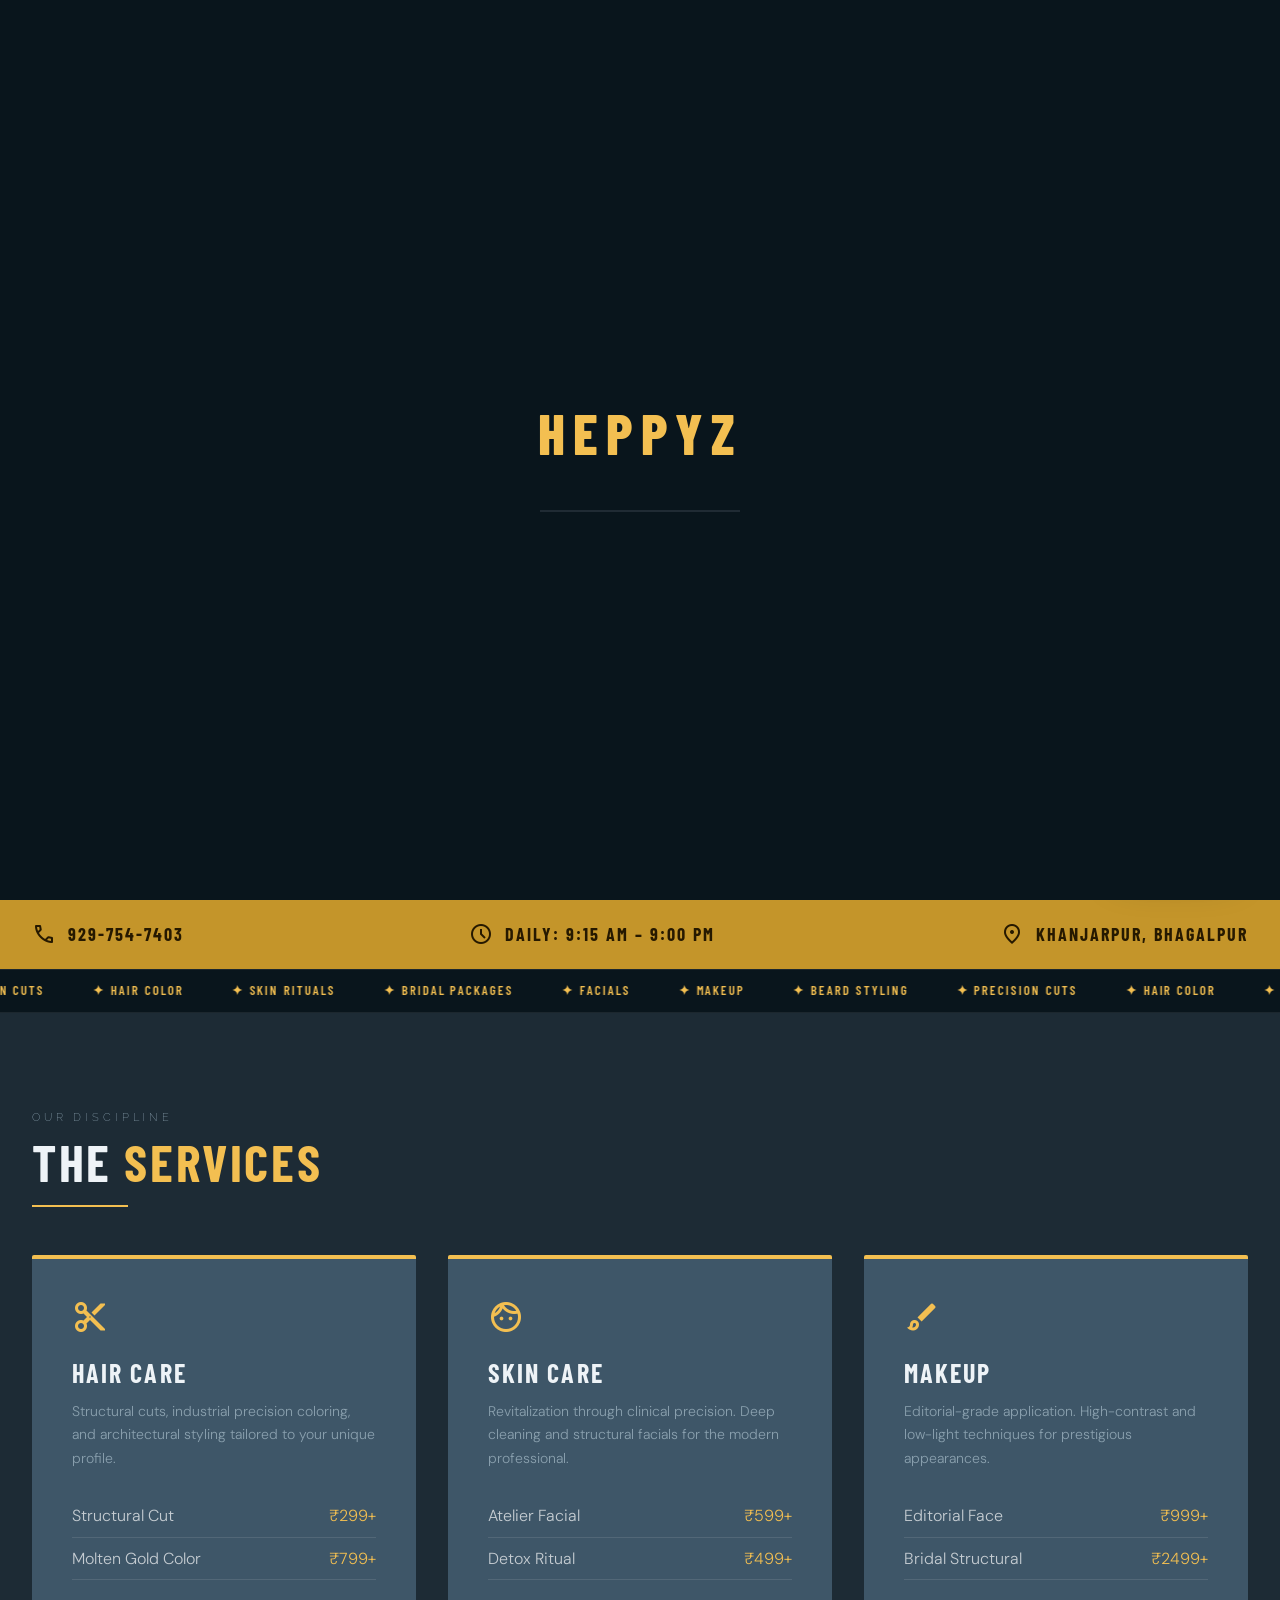
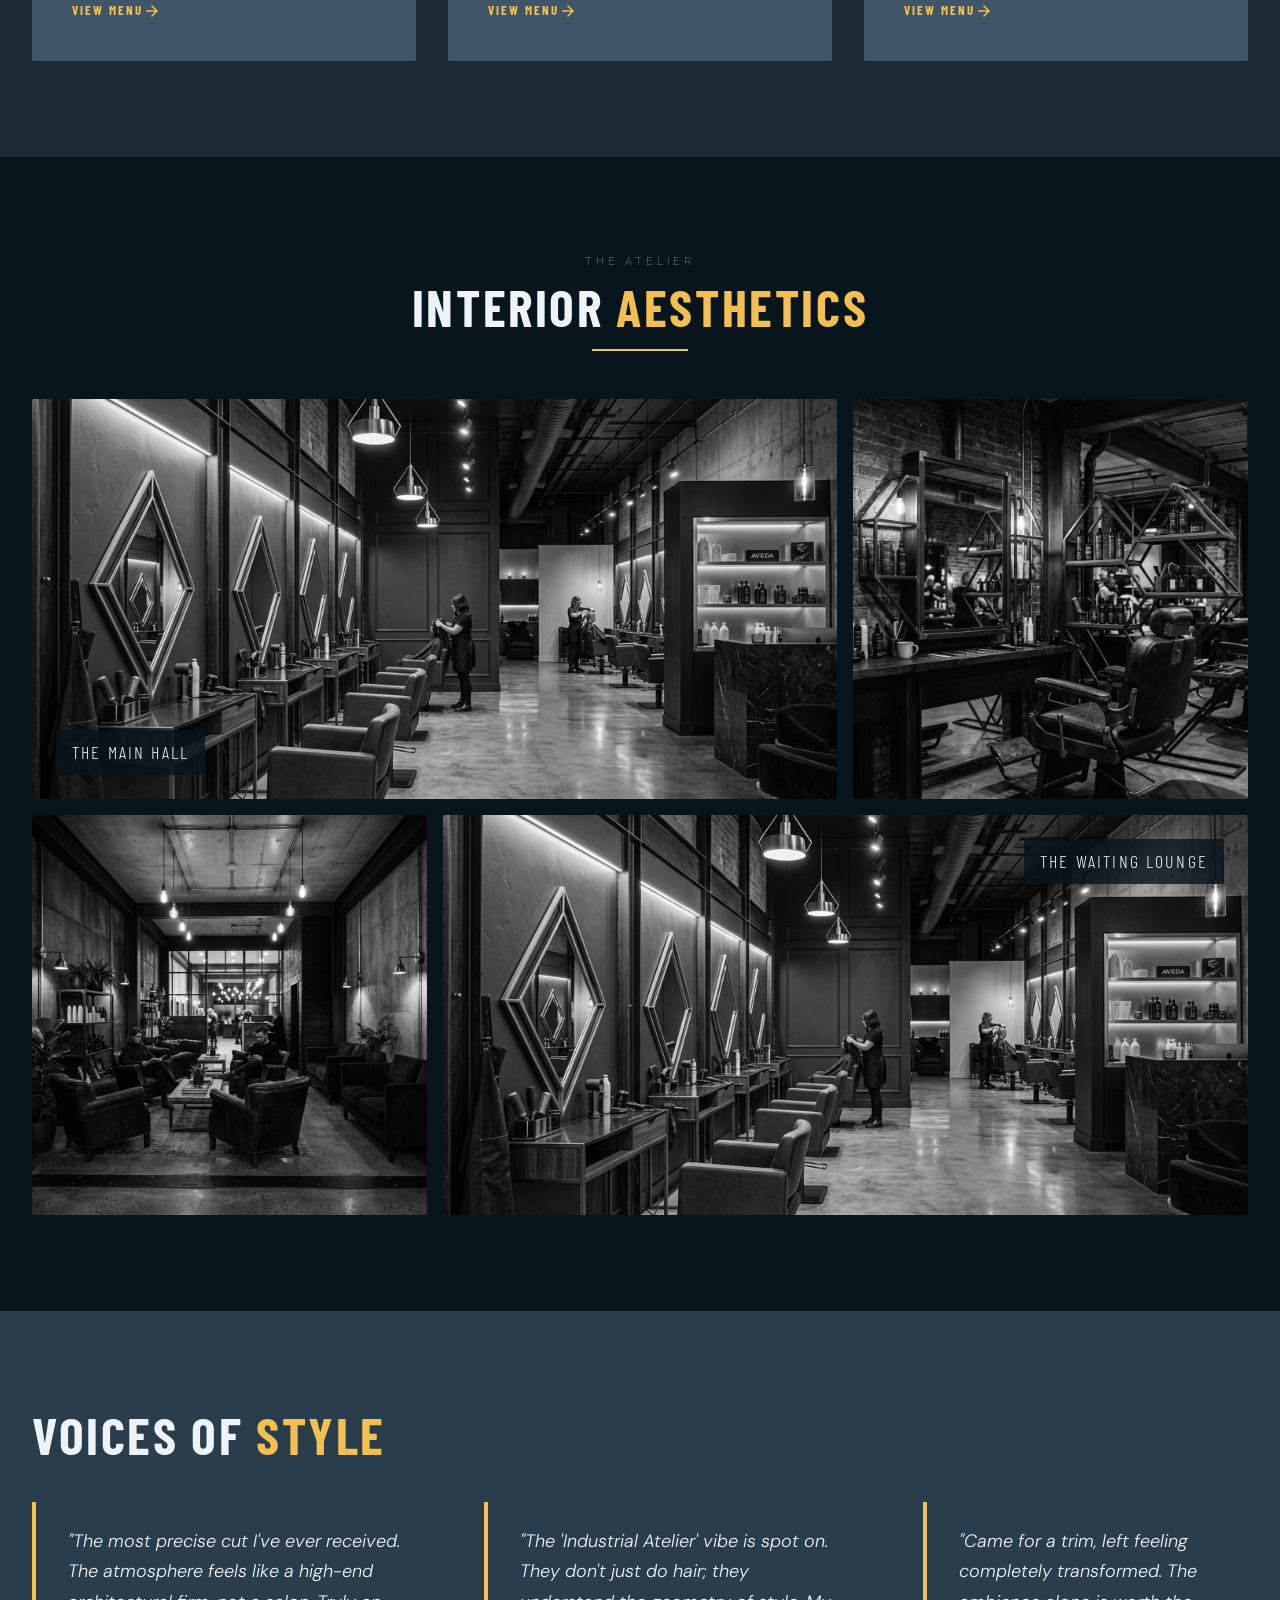
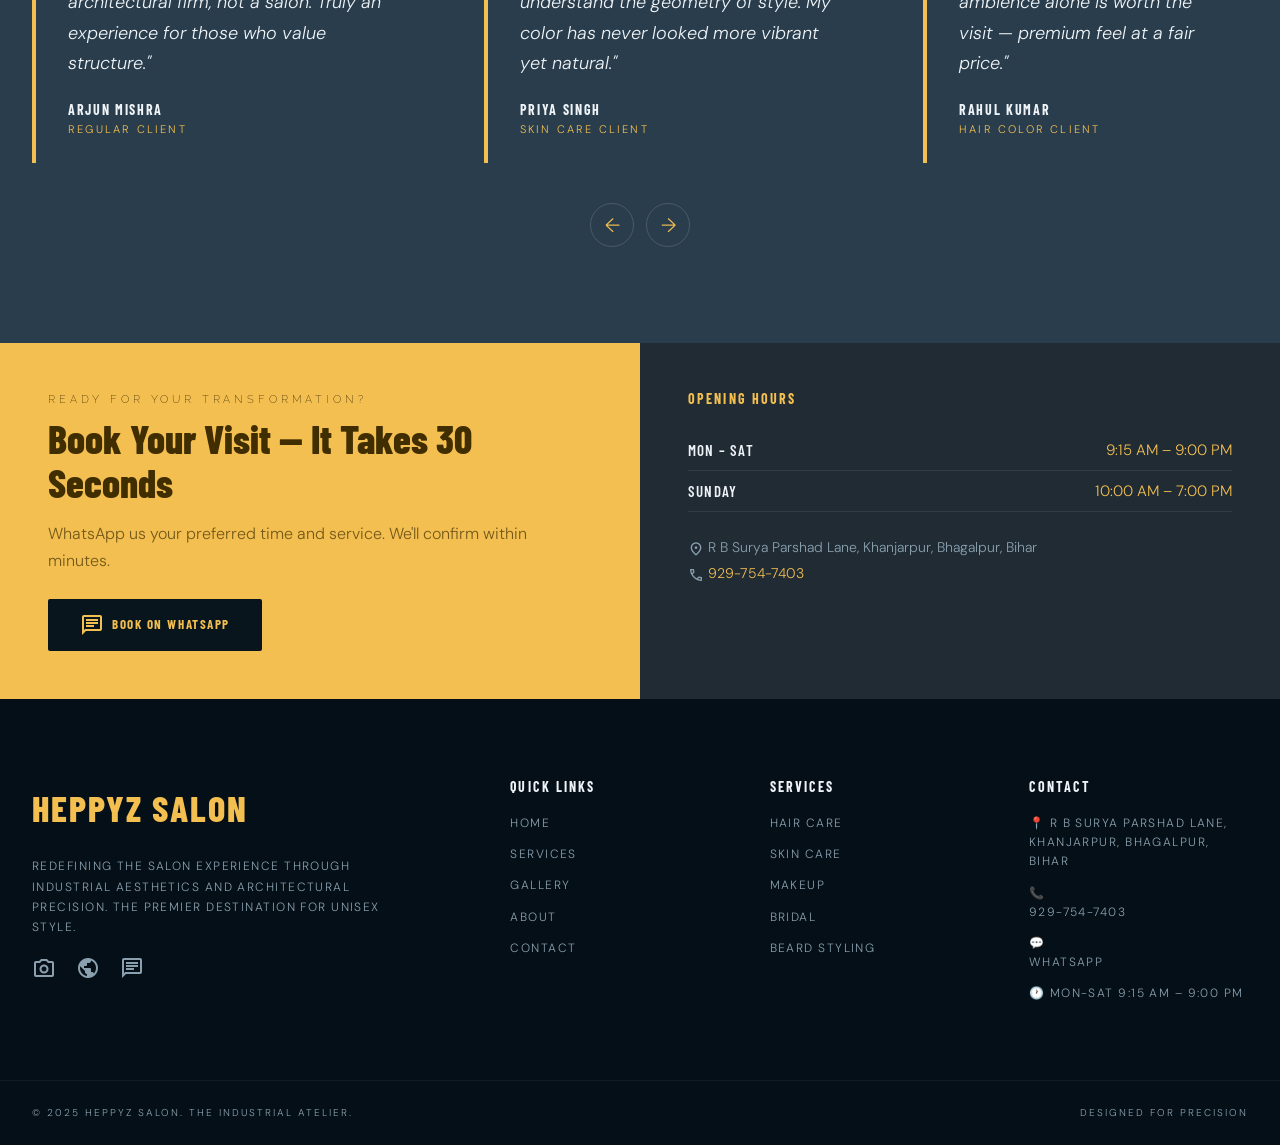
==== index.html @ 87fb462e "feat: Complete redesign with Stitch Industrial Design System - New color palette: #09151c deep dark " ====
<!DOCTYPE html>
<html lang="en">
<head>
  <meta charset="UTF-8">
  <meta name="viewport" content="width=device-width, initial-scale=1.0">
  <title>HEPPYZ SALON | Premium Unisex Salon in Bhagalpur</title>
  <meta name="description" content="Bhagalpur's premier unisex salon. Precision cuts, radiant skin, editorial makeup. Walk-ins welcome. Book on WhatsApp.">
  <link rel="canonical" href="https://heppyzsalon.com/">
  <link rel="icon" type="image/png" href="favicon.png">

  <!-- Open Graph -->
  <meta property="og:type" content="website">
  <meta property="og:site_name" content="Heppyz Salon">
  <meta property="og:title" content="HEPPYZ SALON | Premium Unisex Salon in Bhagalpur">
  <meta property="og:description" content="Bhagalpur's premier unisex salon. Precision cuts, radiant skin, editorial makeup.">
  <meta property="og:url" content="https://heppyzsalon.com/">
  <meta property="og:image" content="https://heppyzsalon.com/images/hero/hero-main.png">
  <meta name="twitter:card" content="summary_large_image">
  <meta name="twitter:title" content="HEPPYZ SALON | Premium Unisex Salon in Bhagalpur">
  <meta name="twitter:description" content="Bhagalpur's premier unisex salon. Precision cuts, radiant skin, editorial makeup.">

  <!-- Fonts -->
  <link rel="preconnect" href="https://fonts.googleapis.com">
  <link rel="preconnect" href="https://fonts.gstatic.com" crossorigin>
  <link href="https://fonts.googleapis.com/css2?family=Barlow+Condensed:wght@400;600;700;800&family=DM+Sans:wght@300;400;500&family=Raleway:wght@200;300&display=swap" rel="stylesheet">
  <link href="https://fonts.googleapis.com/css2?family=Material+Symbols+Outlined:wght,FILL@100..700,0..1&display=swap" rel="stylesheet">

  <!-- CSS -->
  <link rel="stylesheet" href="css/reset.css">
  <link rel="stylesheet" href="css/variables.css">
  <link rel="stylesheet" href="css/global.css">
  <link rel="stylesheet" href="css/components.css">
  <link rel="stylesheet" href="css/pages/home.css">

  <!-- JSON-LD Schema -->
  <script type="application/ld+json">
  {
    "@context": "https://schema.org",
    "@type": "BeautySalon",
    "name": "Heppyz Salon",
    "description": "Bhagalpur's premier unisex salon offering precision cuts, radiant skin treatments, and editorial makeup.",
    "url": "https://heppyzsalon.com",
    "telephone": "+919297547403",
    "address": {
      "@type": "PostalAddress",
      "streetAddress": "R B Surya Parshad Lane, Khanjarpur",
      "addressLocality": "Bhagalpur",
      "addressRegion": "Bihar",
      "addressCountry": "IN"
    },
    "openingHoursSpecification": [
      { "@type": "OpeningHoursSpecification", "dayOfWeek": ["Monday","Tuesday","Wednesday","Thursday","Friday","Saturday"], "opens": "09:15", "closes": "21:00" },
      { "@type": "OpeningHoursSpecification", "dayOfWeek": "Sunday", "opens": "10:00", "closes": "19:00" }
    ],
    "priceRange": "₹149 - ₹2499",
    "image": "https://heppyzsalon.com/images/hero/hero-main.png"
  }
  </script>

  <!-- GSAP & Lenis -->
  <script src="https://cdnjs.cloudflare.com/ajax/libs/gsap/3.12.5/gsap.min.js" defer></script>
  <script src="https://cdnjs.cloudflare.com/ajax/libs/gsap/3.12.5/ScrollTrigger.min.js" defer></script>
  <script src="https://cdn.jsdelivr.net/npm/@studio-freight/lenis@1.0.42/dist/lenis.min.js" defer></script>
</head>
<body>

  <a href="#main-content" class="skip-link">Skip to main content</a>

  <!-- LOADER -->
  <div class="page-loader" id="pageLoader">
    <div class="loader-logo">HEPPYZ</div>
    <div class="loader-bar"><div class="loader-bar__fill"></div></div>
  </div>

  <!-- NAVBAR -->
  <nav class="navbar" id="navbar">
    <a href="index.html" class="nav-logo-wrap">
      <span class="nav-logo">HEPPYZ SALON</span>
      <span class="nav-logo-tagline">A UNISEX SALON</span>
    </a>
    <div class="nav-links">
      <a href="index.html" class="active">Home</a>
      <a href="services.html">Services</a>
      <a href="gallery.html">Gallery</a>
      <a href="about.html">About</a>
      <a href="contact.html">Contact</a>
    </div>
    <a href="https://wa.me/919297547403?text=Hi%20Heppyz%2C%20I%20want%20to%20book%20an%20appointment." class="btn-primary nav-book-btn" target="_blank" rel="noopener noreferrer">BOOK NOW</a>
    <button class="nav-menu-btn" aria-label="Open menu" aria-expanded="false"><span></span><span></span><span></span></button>
  </nav>

  <!-- MOBILE MENU -->
  <div class="mobile-menu" role="dialog" aria-label="Navigation menu">
    <a href="index.html" class="mobile-menu__link">Home</a>
    <a href="services.html" class="mobile-menu__link">Services</a>
    <a href="gallery.html" class="mobile-menu__link">Gallery</a>
    <a href="about.html" class="mobile-menu__link">About</a>
    <a href="contact.html" class="mobile-menu__link">Contact</a>
    <a href="https://wa.me/919297547403?text=Hi%20Heppyz%2C%20I%20want%20to%20book%20an%20appointment." class="mobile-menu__link text-gold" target="_blank" rel="noopener noreferrer">Book Now</a>
  </div>

  <main id="main-content">

  <!-- HERO -->
  <section class="hero hero-mesh noise-overlay">
    <div class="hero__bg-gradient"></div>
    <div class="hero__inner">
      <div class="hero__text">
        <span class="hero__eyebrow">Architectural Precision</span>
        <h1 class="hero__title">
          <span>THE ART OF </span>
          <span class="hero__title-accent">SCULPTURE</span>
        </h1>
        <p class="hero__subtitle">Where industrial structure meets artistic finesse. Experience the atelier of hair, skin, and structural style.</p>
        <div class="hero__cta-row">
          <a href="services.html" class="btn-primary">EXPLORE SERVICES</a>
          <a href="gallery.html" class="btn-ghost">VIEW GALLERY</a>
        </div>
        <div class="hero__trust-bar">
          <span><span class="stars">★★★★★</span> 500+ Happy Clients</span>
          <span>Unisex Salon</span>
          <span>Walk-ins Welcome</span>
        </div>
      </div>
      <div class="hero__image-wrap">
        <div class="hero__image-accent"></div>
        <div class="hero__divider"></div>
        <img src="images/hero/hero-main.png" alt="Professional stylist working with precision at Heppyz Salon" width="800" height="600" loading="eager" fetchpriority="high">
      </div>
    </div>
  </section>

  <!-- INFO BANNER -->
  <section class="info-banner">
    <div class="info-banner__inner">
      <div class="info-banner__item">
        <span class="material-symbols-outlined">call</span>
        <a href="tel:9297547403">929-754-7403</a>
      </div>
      <div class="info-banner__item">
        <span class="material-symbols-outlined">schedule</span>
        <span>DAILY: 9:15 AM – 9:00 PM</span>
      </div>
      <div class="info-banner__item">
        <span class="material-symbols-outlined">location_on</span>
        <span>KHANJARPUR, BHAGALPUR</span>
      </div>
    </div>
  </section>

  <!-- MARQUEE -->
  <div class="marquee" aria-hidden="true">
    <div class="marquee__inner">
      <span class="marquee__item">✦ PRECISION CUTS</span>
      <span class="marquee__item">✦ HAIR COLOR</span>
      <span class="marquee__item">✦ SKIN RITUALS</span>
      <span class="marquee__item">✦ BRIDAL PACKAGES</span>
      <span class="marquee__item">✦ FACIALS</span>
      <span class="marquee__item">✦ MAKEUP</span>
      <span class="marquee__item">✦ BEARD STYLING</span>
      <span class="marquee__item">✦ PRECISION CUTS</span>
      <span class="marquee__item">✦ HAIR COLOR</span>
      <span class="marquee__item">✦ SKIN RITUALS</span>
      <span class="marquee__item">✦ BRIDAL PACKAGES</span>
      <span class="marquee__item">✦ FACIALS</span>
      <span class="marquee__item">✦ MAKEUP</span>
      <span class="marquee__item">✦ BEARD STYLING</span>
    </div>
  </div>

  <!-- SERVICES OVERVIEW -->
  <section class="section" style="background: var(--surface-services);">
    <div class="container">
      <div data-reveal style="margin-bottom: 48px;">
        <span class="eyebrow">Our Discipline</span>
        <h2 class="section-title">THE <em>SERVICES</em></h2>
        <div class="section-divider" style="margin: 16px 0 0;"></div>
      </div>
      <div class="services-grid" data-reveal-stagger>
        <!-- Hair Care -->
        <div class="service-card" data-card>
          <span class="material-symbols-outlined service-card__icon">content_cut</span>
          <h3 class="service-card__name">HAIR CARE</h3>
          <p class="service-card__desc">Structural cuts, industrial precision coloring, and architectural styling tailored to your unique profile.</p>
          <div class="service-card__price-row"><span>Structural Cut</span><span>₹299+</span></div>
          <div class="service-card__price-row"><span>Molten Gold Color</span><span>₹799+</span></div>
          <a href="services.html" class="service-card__link">VIEW MENU <span class="material-symbols-outlined" style="font-size:18px;">arrow_forward</span></a>
        </div>
        <!-- Skin Care -->
        <div class="service-card" data-card>
          <span class="material-symbols-outlined service-card__icon">face</span>
          <h3 class="service-card__name">SKIN CARE</h3>
          <p class="service-card__desc">Revitalization through clinical precision. Deep cleaning and structural facials for the modern professional.</p>
          <div class="service-card__price-row"><span>Atelier Facial</span><span>₹599+</span></div>
          <div class="service-card__price-row"><span>Detox Ritual</span><span>₹499+</span></div>
          <a href="services.html" class="service-card__link">VIEW MENU <span class="material-symbols-outlined" style="font-size:18px;">arrow_forward</span></a>
        </div>
        <!-- Makeup -->
        <div class="service-card" data-card>
          <span class="material-symbols-outlined service-card__icon">brush</span>
          <h3 class="service-card__name">MAKEUP</h3>
          <p class="service-card__desc">Editorial-grade application. High-contrast and low-light techniques for prestigious appearances.</p>
          <div class="service-card__price-row"><span>Editorial Face</span><span>₹999+</span></div>
          <div class="service-card__price-row"><span>Bridal Structural</span><span>₹2499+</span></div>
          <a href="services.html" class="service-card__link">VIEW MENU <span class="material-symbols-outlined" style="font-size:18px;">arrow_forward</span></a>
        </div>
      </div>
    </div>
  </section>

  <!-- INTERIOR BENTO GRID -->
  <section class="section" style="background: var(--bg);">
    <div class="container">
      <div data-reveal style="text-align:center; margin-bottom: 48px;">
        <span class="eyebrow">The Atelier</span>
        <h2 class="section-title">INTERIOR <em>AESTHETICS</em></h2>
        <div class="section-divider" style="margin: 16px auto 0;"></div>
      </div>
      <div class="bento-grid">
        <div class="bento-cell bento-cell--large">
          <img src="images/hero/hero-main.png" alt="Heppyz Salon main hall with modern styling stations" width="800" height="500" loading="lazy">
          <span class="img-label" style="bottom:24px; left:24px;">The Main Hall</span>
        </div>
        <div class="bento-cell bento-cell--small">
          <img src="images/interior/station.png" alt="Barber station at Heppyz Salon" width="400" height="400" loading="lazy">
        </div>
        <div class="bento-cell bento-cell--small">
          <img src="images/interior/lounge.png" alt="Premium salon tools at Heppyz Salon" width="400" height="400" loading="lazy">
        </div>
        <div class="bento-cell bento-cell--stats-card">
          <img src="images/hero/hero-main.png" alt="Luxury waiting lounge at Heppyz Salon" width="800" height="400" loading="lazy">
          <span class="img-label" style="top:24px; right:24px;">The Waiting Lounge</span>
        </div>
      </div>
    </div>
  </section>

  <!-- TESTIMONIALS -->
  <section class="section" style="background: var(--surface-testi);">
    <div class="container">
      <div data-reveal style="margin-bottom: 40px;">
        <h2 class="section-title">VOICES OF <em>STYLE</em></h2>
      </div>
      <div class="testimonial-slider">
        <div class="testimonial-card">
          <p class="testimonial-card__text">"The most precise cut I've ever received. The atmosphere feels like a high-end architectural firm, not a salon. Truly an experience for those who value structure."</p>
          <p class="testimonial-card__name">ARJUN MISHRA</p>
          <p class="testimonial-card__role">Regular Client</p>
        </div>
        <div class="testimonial-card">
          <p class="testimonial-card__text">"The 'Industrial Atelier' vibe is spot on. They don't just do hair; they understand the geometry of style. My color has never looked more vibrant yet natural."</p>
          <p class="testimonial-card__name">PRIYA SINGH</p>
          <p class="testimonial-card__role">Skin Care Client</p>
        </div>
        <div class="testimonial-card">
          <p class="testimonial-card__text">"Came for a trim, left feeling completely transformed. The ambience alone is worth the visit — premium feel at a fair price."</p>
          <p class="testimonial-card__name">RAHUL KUMAR</p>
          <p class="testimonial-card__role">Hair Color Client</p>
        </div>
      </div>
      <div class="slider-controls">
        <button class="slider-prev" aria-label="Previous testimonial">←</button>
        <button class="slider-next" aria-label="Next testimonial">→</button>
      </div>
    </div>
  </section>

  <!-- CTA BANNER -->
  <section>
    <div class="cta-banner" data-reveal>
      <div class="cta-banner__left">
        <span class="eyebrow">READY FOR YOUR TRANSFORMATION?</span>
        <h3>Book Your Visit — It Takes 30 Seconds</h3>
        <p>WhatsApp us your preferred time and service. We'll confirm within minutes.</p>
        <a href="https://wa.me/919297547403?text=Hi%20Heppyz%2C%20I%20want%20to%20book%20an%20appointment." class="btn-dark" target="_blank" rel="noopener noreferrer">
          <span class="material-symbols-outlined">chat</span> BOOK ON WHATSAPP
        </a>
      </div>
      <div class="cta-banner__right">
        <h4 class="cta-hours-title">OPENING HOURS</h4>
        <table class="hours-table">
          <tr><td>Mon – Sat</td><td>9:15 AM – 9:00 PM</td></tr>
          <tr><td>Sunday</td><td>10:00 AM – 7:00 PM</td></tr>
        </table>
        <div class="cta-contact-info">
          <p class="cta-contact-line"><span class="material-symbols-outlined cta-contact-icon">location_on</span> R B Surya Parshad Lane, Khanjarpur, Bhagalpur, Bihar</p>
          <p class="cta-contact-line"><span class="material-symbols-outlined cta-contact-icon">call</span> <a href="tel:9297547403" class="cta-phone-link">929-754-7403</a></p>
        </div>
      </div>
    </div>
  </section>

  </main>

  <!-- FOOTER -->
  <footer class="footer">
    <div class="footer-grid">
      <div class="footer-col">
        <div class="footer-brand-name">HEPPYZ SALON</div>
        <p class="footer-brand-desc">Redefining the salon experience through industrial aesthetics and architectural precision. The premier destination for unisex style.</p>
        <div class="footer-social">
          <a href="#" aria-label="Instagram" rel="noopener noreferrer"><span class="material-symbols-outlined">photo_camera</span></a>
          <a href="#" aria-label="Facebook" rel="noopener noreferrer"><span class="material-symbols-outlined">public</span></a>
          <a href="https://wa.me/919297547403" aria-label="WhatsApp" target="_blank" rel="noopener noreferrer"><span class="material-symbols-outlined">chat</span></a>
        </div>
      </div>
      <div class="footer-col">
        <h4>Quick Links</h4>
        <a href="index.html">Home</a>
        <a href="services.html">Services</a>
        <a href="gallery.html">Gallery</a>
        <a href="about.html">About</a>
        <a href="contact.html">Contact</a>
      </div>
      <div class="footer-col">
        <h4>Services</h4>
        <a href="services.html">Hair Care</a>
        <a href="services.html">Skin Care</a>
        <a href="services.html">Makeup</a>
        <a href="services.html">Bridal</a>
        <a href="services.html">Beard Styling</a>
      </div>
      <div class="footer-col">
        <h4>Contact</h4>
        <p>📍 R B Surya Parshad Lane, Khanjarpur, Bhagalpur, Bihar</p>
        <p>📞 <a href="tel:9297547403">929-754-7403</a></p>
        <p>💬 <a href="https://wa.me/919297547403" target="_blank" rel="noopener noreferrer">WhatsApp</a></p>
        <p>🕐 Mon-Sat 9:15 AM – 9:00 PM</p>
      </div>
    </div>
    <div class="footer-bottom">
      <p>© 2025 HEPPYZ SALON. THE INDUSTRIAL ATELIER.</p>
      <p>DESIGNED FOR PRECISION</p>
    </div>
  </footer>

  <!-- WHATSAPP FLOAT -->
  <a href="https://wa.me/919297547403?text=Hi%20Heppyz!%20I%20want%20to%20book%20an%20appointment." class="whatsapp-float" target="_blank" aria-label="Chat on WhatsApp" rel="noopener noreferrer">
    <span class="material-symbols-outlined">chat</span>
    <span>Message Us</span>
  </a>

  <!-- LIGHTBOX -->
  <div class="lightbox" id="lightbox">
    <button class="lightbox__close" aria-label="Close">✕</button>
    <button class="lightbox__prev" aria-label="Previous">←</button>
    <img class="lightbox__img" src="" alt="Gallery preview">
    <button class="lightbox__next" aria-label="Next">→</button>
  </div>

  <script src="js/main.js" defer></script>
  <script src="js/animations.js" defer></script>
  <script src="js/whatsapp.js" defer></script>
</body>
</html>
---- css/variables.css ----
/* ═══════════════════════════════════════════════════════
   HEPPYZ SALON — Design Tokens (Stitch Design System)
   Deep Industrial Dark · Gold Accent · Architectural
   ═══════════════════════════════════════════════════════ */

:root {
  /* ── Background Scale ── */
  --bg:              #09151c;
  --bg-rgb:          9, 21, 28;
  --surface-lowest:  #050F17;
  --surface-low:     #121D25;
  --surface:         #162129;
  --surface-high:    #202b34;
  --surface-highest: #2b363f;
  --surface-card:    #3E5668;
  --surface-testi:   #2A3D4C;
  --surface-services:#1D2B35;

  /* ── Accent / Primary ── */
  --gold:            #f3bf51;
  --gold-hot:        #ffdea3;
  --gold-dim:        #c4952a;
  --gold-container:  #c4952a;
  --gold-dark:       #402d00;
  --gold-on:         #261900;
  --gold-rgb:        243, 191, 81;

  /* ── Text ── */
  --text-bright:     #EEF3F7;
  --text-primary:    #d8e4ef;
  --text-secondary:  #8AA0AE;
  --text-muted:      #5e6d78;

  /* ── Borders ── */
  --border:          rgba(255, 255, 255, 0.08);
  --border-strong:   rgba(255, 255, 255, 0.15);
  --border-gold:     rgba(243, 191, 81, 0.3);

  /* ── Semantic ── */
  --error:           #ffb4ab;
  --whatsapp:        #25D366;
  --footer-bg:       #050F17;

  /* ── Typography ── */
  --font-headline:   'Barlow Condensed', sans-serif;
  --font-body:       'DM Sans', sans-serif;
  --font-label:      'Raleway', sans-serif;

  /* ── Motion ── */
  --ease-smooth:     cubic-bezier(0.16, 1, 0.3, 1);
  --ease-snap:       cubic-bezier(0.68, -0.55, 0.27, 1.55);
  --dur-fast:        0.2s;
  --dur-mid:         0.3s;
  --dur-slow:        0.7s;

  /* ── Layout ── */
  --section-pad-y:   clamp(64px, 10vw, 96px);
  --section-pad-x:   clamp(20px, 5vw, 32px);
  --container-max:   1280px;
  --radius-sm:       2px;
  --radius-md:       4px;
  --radius-lg:       8px;

  /* ── Z-index ── */
  --z-loader:        9999;
  --z-mobile-menu:   1000;
  --z-navbar:        900;
  --z-whatsapp:      800;
  --z-lightbox:      2000;
}
---- css/global.css ----
/* ═══════════════════════════════════════════════════════
   HEPPYZ SALON — Global Styles (Stitch System)
   ═══════════════════════════════════════════════════════ */

body {
  font-family: var(--font-body);
  font-weight: 300;
  background: var(--bg);
  color: var(--text-primary);
  overflow-x: hidden;
}

/* ── Selection ── */
::selection {
  background: var(--gold);
  color: var(--gold-on);
}

/* ── Container ── */
.container {
  width: 100%;
  max-width: var(--container-max);
  margin: 0 auto;
  padding: 0 var(--section-pad-x);
}

/* ── Section ── */
.section {
  padding: var(--section-pad-y) 0;
}

/* ── Section Titles ── */
.eyebrow {
  font-family: var(--font-label);
  font-weight: 200;
  font-size: 11px;
  letter-spacing: 0.35em;
  text-transform: uppercase;
  color: var(--text-secondary);
  display: block;
  margin-bottom: 8px;
}
.section-title {
  font-family: var(--font-headline);
  font-weight: 700;
  font-size: clamp(32px, 5vw, 52px);
  color: var(--text-bright);
  text-transform: uppercase;
  letter-spacing: 0.05em;
  line-height: 1.05;
}
.section-title em {
  font-family: var(--font-headline);
  font-style: normal;
  color: var(--gold);
}
.section-subtitle {
  font-family: var(--font-body);
  font-weight: 300;
  font-size: 16px;
  color: var(--text-secondary);
  max-width: 480px;
  line-height: 1.7;
}
.section-divider {
  width: 96px;
  height: 2px;
  background: var(--gold);
  margin: 0 auto;
}

/* ── Utility ── */
.text-gold    { color: var(--gold) !important; }
.text-center  { text-align: center; }
.mx-auto      { margin-left: auto; margin-right: auto; }
.noise-overlay { position: relative; }

@media (max-width: 767px)  { .hide-mobile  { display: none; } }
@media (min-width: 768px)  { .hide-desktop { display: none; } }

/* ── Material Symbols ── */
.material-symbols-outlined {
  font-variation-settings: 'FILL' 0, 'wght' 400, 'GRAD' 0, 'opsz' 24;
  font-size: 24px;
  vertical-align: middle;
}

/* ── Skip Link ── */
.skip-link {
  position: absolute;
  top: -100%;
  left: 16px;
  z-index: 10000;
  padding: 12px 24px;
  background: var(--gold);
  color: var(--gold-dark);
  font-family: var(--font-headline);
  font-weight: 700;
  font-size: 14px;
  letter-spacing: 0.1em;
  text-transform: uppercase;
  text-decoration: none;
  transition: top 0.2s;
  border-radius: var(--radius-sm);
}
.skip-link:focus { top: 8px; }

/* ── Grayscale Hover (Stitch pattern) ── */
.img-grayscale {
  filter: grayscale(100%);
  transition: filter 0.7s ease, transform 0.7s ease;
}
.img-grayscale:hover {
  filter: grayscale(0%);
}

/* ── Image Label Overlay ── */
.img-label {
  position: absolute;
  font-family: var(--font-headline);
  color: var(--text-bright);
  font-size: 18px;
  text-transform: uppercase;
  letter-spacing: 0.12em;
  background: rgba(var(--bg-rgb), 0.8);
  padding: 8px 16px;
}

/* ── Reduced Motion ── */
@media (prefers-reduced-motion: reduce) {
  *, *::before, *::after {
    animation-duration: 0.01ms !important;
    animation-iteration-count: 1 !important;
    transition-duration: 0.01ms !important;
    scroll-behavior: auto !important;
  }
}
---- css/components.css ----
/* ═══════════════════════════════════════════════════════
   HEPPYZ SALON — Components (Stitch Design System)
   ═══════════════════════════════════════════════════════ */

/* ══════════════════════════════════════════════
   BUTTONS
   ══════════════════════════════════════════════ */
.btn-primary {
  display: inline-flex; align-items: center; gap: 8px;
  padding: 14px 40px;
  background: var(--gold); color: var(--gold-dark);
  font-family: var(--font-headline); font-weight: 700;
  font-size: 14px; letter-spacing: 0.15em; text-transform: uppercase;
  border: none; border-radius: var(--radius-sm); cursor: pointer;
  transition: all var(--dur-mid);
}
.btn-primary:hover {
  box-shadow: 0 0 20px rgba(var(--gold-rgb), 0.3);
  transform: translateY(-1px);
}
.btn-primary:active { transform: scale(0.97); }

.btn-ghost {
  display: inline-flex; align-items: center; gap: 8px;
  padding: 14px 40px;
  background: transparent; color: var(--text-bright);
  font-family: var(--font-headline); font-weight: 700;
  font-size: 14px; letter-spacing: 0.15em; text-transform: uppercase;
  border: 1px solid var(--border-strong); border-radius: var(--radius-sm);
  cursor: pointer; transition: all var(--dur-mid);
}
.btn-ghost:hover { background: rgba(255,255,255,0.05); }

.btn-dark {
  display: inline-flex; align-items: center; gap: 8px;
  padding: 14px 32px;
  background: var(--bg); color: var(--gold);
  font-family: var(--font-headline); font-weight: 700;
  font-size: 13px; letter-spacing: 0.12em; text-transform: uppercase;
  border: none; border-radius: var(--radius-sm); cursor: pointer;
  transition: all var(--dur-mid);
}
.btn-dark:hover { transform: translateY(-2px); }

/* ══════════════════════════════════════════════
   NAVBAR — Glass Industrial
   ══════════════════════════════════════════════ */
.navbar {
  position: fixed; top: 0; left: 0; right: 0;
  z-index: var(--z-navbar);
  display: flex; align-items: center; justify-content: space-between;
  padding: 24px 32px;
  background: rgba(var(--bg-rgb), 0.6);
  backdrop-filter: blur(20px);
  -webkit-backdrop-filter: blur(20px);
  transition: background var(--dur-mid), padding var(--dur-mid);
}
.navbar--scrolled {
  background: rgba(var(--bg-rgb), 0.92);
  padding: 16px 32px;
  border-bottom: 1px solid var(--border);
}
.nav-logo-wrap { display: flex; flex-direction: column; line-height: 1; }
.nav-logo {
  font-family: var(--font-headline); font-weight: 800;
  font-size: 24px; color: var(--text-bright);
  letter-spacing: 2px;
}
.nav-logo-tagline {
  font-family: var(--font-label); font-weight: 200;
  font-size: 10px; letter-spacing: 4px;
  color: var(--text-secondary);
  text-transform: uppercase;
}
.nav-links {
  display: none; align-items: center; gap: 40px;
}
@media (min-width: 768px) { .nav-links { display: flex; } }
.nav-links a {
  font-family: var(--font-headline); font-weight: 400;
  font-size: 14px; letter-spacing: 0.12em; text-transform: uppercase;
  color: var(--text-bright); transition: color var(--dur-mid);
}
.nav-links a:hover,
.nav-links a.active {
  color: var(--gold);
}
.nav-links a.active {
  font-weight: 700;
  border-bottom: 2px solid var(--gold);
  padding-bottom: 4px;
}
.nav-book-btn {
  display: none; padding: 8px 24px;
  font-size: 12px;
}
@media (min-width: 768px) { .nav-book-btn { display: inline-flex; } }

/* Hamburger */
.nav-menu-btn {
  display: flex; flex-direction: column; gap: 5px;
  width: 28px; padding: 4px 0; cursor: pointer;
}
@media (min-width: 768px) { .nav-menu-btn { display: none; } }
.nav-menu-btn span {
  display: block; height: 2px; width: 100%;
  background: var(--text-bright); transition: all var(--dur-mid);
}
.nav-menu-btn.is-active span:nth-child(1) { transform: rotate(45deg) translate(5px, 5px); }
.nav-menu-btn.is-active span:nth-child(2) { opacity: 0; }
.nav-menu-btn.is-active span:nth-child(3) { transform: rotate(-45deg) translate(5px, -5px); }

/* ══════════════════════════════════════════════
   MOBILE MENU
   ══════════════════════════════════════════════ */
.mobile-menu {
  position: fixed; inset: 0;
  background: rgba(var(--bg-rgb), 0.97);
  backdrop-filter: blur(30px);
  z-index: var(--z-mobile-menu);
  display: flex; flex-direction: column;
  align-items: center; justify-content: center; gap: 24px;
  opacity: 0; pointer-events: none;
  transition: opacity var(--dur-slow) var(--ease-smooth);
}
.mobile-menu.is-open { opacity: 1; pointer-events: all; }
.mobile-menu__link {
  font-family: var(--font-headline); font-weight: 700;
  font-size: clamp(28px, 5vw, 40px);
  text-transform: uppercase; letter-spacing: 0.1em;
  color: var(--text-bright); transition: color var(--dur-mid);
}
.mobile-menu__link:hover { color: var(--gold); }

/* ══════════════════════════════════════════════
   SERVICE CARD (Homepage cards)
   ══════════════════════════════════════════════ */
.service-card {
  background: var(--surface-card);
  padding: 40px;
  border-top: 4px solid var(--gold);
  border-radius: var(--radius-sm);
  transition: transform var(--dur-mid);
}
.service-card:hover { transform: translateY(-8px); }
.service-card__icon {
  font-size: 36px; color: var(--gold); margin-bottom: 24px; display: block;
}
.service-card__image-wrap {
  overflow: hidden; margin-bottom: 20px; border-radius: var(--radius-sm);
}
.service-card__image {
  width: 100%; height: 200px; object-fit: cover;
  filter: grayscale(100%);
  transition: filter 0.7s, transform 0.5s;
}
.service-card:hover .service-card__image {
  filter: grayscale(0%);
  transform: scale(1.05);
}
.service-card__name {
  font-family: var(--font-headline); font-weight: 700;
  font-size: 26px; color: var(--text-bright);
  text-transform: uppercase; letter-spacing: 0.08em;
  margin-bottom: 12px;
}
.service-card__desc {
  color: var(--text-secondary); font-weight: 300;
  line-height: 1.7; margin-bottom: 24px; font-size: 14px;
}
.service-card__price-row {
  display: flex; justify-content: space-between;
  border-bottom: 1px solid rgba(255,255,255,0.1);
  padding: 8px 0;
}
.service-card__price-row span:first-child { color: rgba(255,255,255,0.7); }
.service-card__price-row span:last-child { color: var(--gold); }
.service-card__price {
  font-family: var(--font-headline); font-weight: 600;
  font-size: 15px; color: var(--gold); margin-bottom: 8px;
}
.service-card__link {
  font-family: var(--font-headline); font-weight: 700;
  font-size: 13px; letter-spacing: 0.15em; text-transform: uppercase;
  color: var(--gold); display: flex; align-items: center;
  margin-top: 20px; transition: gap var(--dur-mid);
}
.service-card:hover .service-card__link { gap: 16px; }

/* ══════════════════════════════════════════════
   FEATURE CARDS (Why Choose Us)
   ══════════════════════════════════════════════ */
.feature-card {
  background: var(--surface-high);
  border: 1px solid var(--border);
  padding: 32px 24px; text-align: center;
  border-radius: var(--radius-sm);
  transition: transform var(--dur-mid), border-color var(--dur-mid);
}
.feature-card:hover {
  transform: translateY(-4px);
  border-color: var(--border-gold);
}
.feature-card__icon { font-size: 32px; color: var(--gold); margin-bottom: 16px; display: block; }
.feature-card__title {
  font-family: var(--font-headline); font-weight: 700; font-size: 18px;
  color: var(--text-bright); margin-bottom: 12px; text-transform: uppercase;
  letter-spacing: 0.08em;
}
.feature-card__desc {
  font-size: 14px; color: var(--text-secondary); font-weight: 300; line-height: 1.7;
}

/* ══════════════════════════════════════════════
   TESTIMONIAL CARDS
   ══════════════════════════════════════════════ */
.testimonial-card {
  min-width: 320px; max-width: 560px;
  border-left: 4px solid var(--gold);
  padding: 24px 32px; scroll-snap-align: start;
}
.testimonial-card__quote-mark {
  font-family: var(--font-headline); font-size: 48px;
  color: var(--gold); line-height: 1; margin-bottom: 8px;
}
.testimonial-card__stars {
  color: var(--gold); font-size: 16px; margin-bottom: 12px;
  letter-spacing: 4px;
}
.testimonial-card__text {
  font-size: 18px; color: var(--text-bright); font-weight: 300;
  font-style: italic; line-height: 1.7; margin-bottom: 20px;
}
.testimonial-card__name {
  font-family: var(--font-headline); font-weight: 700;
  font-size: 14px; color: var(--text-bright);
  text-transform: uppercase; letter-spacing: 0.12em;
}
.testimonial-card__role {
  font-size: 11px; color: var(--gold);
  text-transform: uppercase; letter-spacing: 0.2em;
}
.testimonial-card__avatar {
  width: 48px; height: 48px; border-radius: 50%;
  object-fit: cover; filter: grayscale(100%);
  overflow: hidden; background: var(--surface-highest);
}

/* ══════════════════════════════════════════════
   PAGE LOADER
   ══════════════════════════════════════════════ */
.page-loader {
  position: fixed; inset: 0;
  background: var(--bg);
  z-index: var(--z-loader);
  display: flex; flex-direction: column;
  align-items: center; justify-content: center; gap: 32px;
}
.loader-logo {
  font-family: var(--font-headline); font-weight: 800;
  font-size: clamp(32px, 6vw, 56px);
  color: var(--gold); letter-spacing: 8px;
}
.loader-bar {
  width: 200px; height: 2px;
  background: var(--surface-high);
}
.loader-bar__fill {
  height: 100%; width: 0;
  background: var(--gold);
}

/* ══════════════════════════════════════════════
   WHATSAPP FLOAT
   ══════════════════════════════════════════════ */
.whatsapp-float {
  position: fixed; bottom: 32px; right: 32px;
  z-index: var(--z-whatsapp);
  display: flex; align-items: center; gap: 12px;
  background: var(--gold); color: var(--gold-dark);
  padding: 16px;
  border-radius: 50px;
  font-family: var(--font-headline); font-weight: 700;
  font-size: 13px; text-transform: uppercase; letter-spacing: 0.15em;
  box-shadow: 0 20px 40px -15px rgba(var(--bg-rgb), 0.4);
  transition: all var(--dur-mid);
}
.whatsapp-float:hover {
  box-shadow: 0 0 15px rgba(var(--gold-rgb), 0.4);
  transform: scale(1.05);
}
.whatsapp-float svg { width: 24px; height: 24px; fill: currentColor; }
.whatsapp-float span { display: none; }
@media (min-width: 768px) { .whatsapp-float span { display: inline; } }

/* ══════════════════════════════════════════════
   LIGHTBOX
   ══════════════════════════════════════════════ */
.lightbox {
  position: fixed; inset: 0;
  background: rgba(var(--bg-rgb), 0.95);
  z-index: var(--z-lightbox);
  display: flex; align-items: center; justify-content: center;
  opacity: 0; pointer-events: none;
  transition: opacity var(--dur-mid);
}
.lightbox.is-open { opacity: 1; pointer-events: all; }
.lightbox__img {
  max-width: 90vw; max-height: 85vh; object-fit: contain;
  border-radius: var(--radius-sm);
}
.lightbox__close, .lightbox__prev, .lightbox__next {
  position: absolute; background: none; border: none;
  color: var(--text-bright); font-size: 28px; cursor: pointer;
  padding: 12px; transition: color var(--dur-mid);
}
.lightbox__close:hover, .lightbox__prev:hover, .lightbox__next:hover { color: var(--gold); }
.lightbox__close { top: 24px; right: 24px; }
.lightbox__prev  { left: 24px; top: 50%; transform: translateY(-50%); }
.lightbox__next  { right: 24px; top: 50%; transform: translateY(-50%); }

/* ══════════════════════════════════════════════
   FOOTER — Deep Industrial
   ══════════════════════════════════════════════ */
.footer {
  background: var(--footer-bg);
  padding: 80px 0 0;
}
.footer-grid {
  max-width: var(--container-max);
  margin: 0 auto; padding: 0 var(--section-pad-x);
  display: grid; grid-template-columns: 1fr 1fr;
  gap: 40px; margin-bottom: 64px;
}
@media (min-width: 768px) {
  .footer-grid { grid-template-columns: 2fr 1fr 1fr 1fr; }
}
.footer-brand-name {
  font-family: var(--font-headline); font-weight: 800;
  font-size: 36px; color: var(--gold);
  letter-spacing: 2px; margin-bottom: 20px;
}
.footer-brand-desc {
  color: var(--text-secondary); font-size: 14px;
  line-height: 1.7; max-width: 360px; margin-bottom: 24px;
}
.footer-col h4 {
  font-family: var(--font-headline); font-weight: 700;
  font-size: 14px; color: var(--text-bright);
  text-transform: uppercase; letter-spacing: 0.15em;
  margin-bottom: 20px;
}
.footer-col a, .footer-col p {
  display: block; font-size: 12px;
  letter-spacing: 0.12em; text-transform: uppercase;
  color: var(--text-secondary);
  margin-bottom: 12px; transition: color var(--dur-mid);
}
.footer-col a:hover { color: var(--text-bright); }
.footer-social {
  display: flex; gap: 20px;
}
.footer-social a {
  color: var(--text-secondary); font-size: 20px;
  transition: color var(--dur-mid);
}
.footer-social a:hover { color: var(--text-bright); }
.footer-bottom {
  max-width: var(--container-max); margin: 0 auto;
  padding: 24px var(--section-pad-x);
  border-top: 1px solid rgba(255,255,255,0.05);
  display: flex; justify-content: space-between; align-items: center;
  flex-wrap: wrap; gap: 8px;
}
.footer-bottom p {
  font-family: var(--font-body); font-size: 10px;
  letter-spacing: 0.2em; text-transform: uppercase;
  color: var(--text-secondary);
}
---- css/pages/home.css ----
/* ═══ HOME PAGE — Stitch Design System ═══ */

/* ── Hero ── */
.hero {
  position: relative; min-height: 100vh;
  display: flex; align-items: center;
  overflow: hidden; background: var(--bg);
}
.hero-mesh {
  background-image:
    radial-gradient(at 0% 0%, rgba(var(--gold-rgb), 0.15) 0, transparent 50%),
    radial-gradient(at 100% 100%, rgba(138, 160, 174, 0.1) 0, transparent 50%);
}
.hero__bg-gradient {
  position: absolute; inset: 0; z-index: 1;
  background: linear-gradient(135deg, var(--bg) 40%, transparent 100%);
}
.hero__inner {
  display: flex; flex-direction: column;
  width: 100%; max-width: var(--container-max);
  margin: 0 auto; padding: 100px var(--section-pad-x) 60px;
  position: relative; z-index: 2;
}
.hero__text { flex: 1; }
.hero__eyebrow {
  font-family: var(--font-label); font-weight: 200;
  font-size: 12px; letter-spacing: 0.4em; text-transform: uppercase;
  color: var(--text-secondary); margin-bottom: 20px;
}
.hero__title {
  font-family: var(--font-headline); font-weight: 800;
  font-size: clamp(48px, 8vw, 96px);
  line-height: 0.95; color: var(--text-bright);
  text-transform: uppercase; letter-spacing: -0.02em;
  margin-bottom: 24px;
}
.hero__title-accent { color: var(--gold); }
.hero__subtitle {
  font-family: var(--font-body); font-weight: 300;
  font-size: 17px; color: var(--text-secondary);
  max-width: 440px; line-height: 1.7; margin-bottom: 32px;
}
.hero__cta-row {
  display: flex; gap: 16px; flex-wrap: wrap; margin-bottom: 32px;
}
.hero__trust-bar {
  display: flex; gap: 24px; flex-wrap: wrap;
  font-family: var(--font-body); font-size: 13px;
  color: var(--text-secondary);
}
.hero__trust-bar span { display: flex; align-items: center; gap: 6px; }
.hero__trust-bar .stars { color: var(--gold); }

.hero__image-wrap {
  position: relative; flex: 1; min-height: 300px;
  margin-top: 32px; overflow: hidden;
}
.hero__image-wrap img {
  width: 100%; height: 100%; object-fit: cover;
  min-height: 300px;
  filter: grayscale(100%);
  transition: filter 0.7s ease;
}
.hero__image-wrap:hover img { filter: grayscale(0%); }
.hero__image-accent {
  position: absolute; top: -16px; left: -16px;
  width: 128px; height: 128px;
  border-left: 2px solid var(--gold);
  border-top: 2px solid var(--gold);
  z-index: 5; pointer-events: none;
}
.hero__divider {
  display: none; position: absolute; left: 0; top: 0;
  width: 1px; height: 100%;
  background: var(--gold); opacity: 0.4;
}

@media (min-width: 768px) {
  .hero__inner {
    flex-direction: row; align-items: center; gap: 48px;
    padding-top: 72px; padding-bottom: 0;
  }
  .hero__text { flex: 0 0 45%; }
  .hero__image-wrap {
    flex: 0 0 55%; min-height: 100vh; margin-top: 0;
    position: absolute; right: 0; top: 0; bottom: 0;
  }
  .hero__divider { display: block; }
  .hero__bg-gradient {
    background: linear-gradient(90deg, var(--bg) 38%, rgba(var(--bg-rgb),0.6) 55%, transparent 75%);
  }
}

/* ── Info Banner ── */
.info-banner {
  background: var(--gold-container);
  padding: 20px 0;
}
.info-banner__inner {
  max-width: var(--container-max); margin: 0 auto;
  padding: 0 var(--section-pad-x);
  display: flex; flex-direction: column; gap: 16px;
  align-items: center; justify-content: space-between;
}
@media (min-width: 768px) {
  .info-banner__inner { flex-direction: row; gap: 32px; }
}
.info-banner__item {
  display: flex; align-items: center; gap: 12px;
  font-family: var(--font-headline); font-weight: 700;
  font-size: 18px; letter-spacing: 2px;
  color: var(--gold-on); text-transform: uppercase;
}

/* ── Marquee ── */
.marquee {
  background: var(--bg);
  border-top: 1px solid var(--border);
  border-bottom: 1px solid var(--border);
  height: 44px; overflow: hidden;
  display: flex; align-items: center;
}
.marquee__inner {
  display: flex; white-space: nowrap; gap: 0; will-change: transform;
}
.marquee__item {
  font-family: var(--font-headline); font-weight: 600; font-size: 13px;
  letter-spacing: 0.15em; text-transform: uppercase;
  color: var(--gold); padding: 0 24px; flex-shrink: 0;
}

/* ── Services Grid ── */
.services-grid { display: grid; grid-template-columns: 1fr; gap: 32px; }
@media (min-width: 768px) { .services-grid { grid-template-columns: repeat(3, 1fr); } }

/* ── Bento Grid ── */
.bento-grid {
  display: grid; grid-template-columns: 1fr; gap: 16px;
}
.bento-cell {
  position: relative; overflow: hidden;
  background: var(--surface); border-radius: var(--radius-sm);
}
.bento-cell img {
  width: 100%; height: 100%; object-fit: cover;
  filter: grayscale(100%);
  transition: filter 0.7s ease, transform 0.6s var(--ease-smooth);
}
.bento-cell:hover img { filter: grayscale(0%); transform: scale(1.04); }
.bento-cell--text {
  background: var(--gold); color: var(--gold-dark);
  padding: 24px; display: flex; align-items: center;
}
.bento-cell--stats {
  background: var(--surface-high); padding: 24px;
  display: flex; align-items: center; justify-content: space-around;
}
.bento-stat__number {
  font-family: var(--font-headline); font-weight: 800; font-size: 36px; color: var(--gold);
}
.bento-stat__label {
  font-family: var(--font-body); font-size: 12px; color: var(--text-secondary);
}
.bento-text-title {
  font-family: var(--font-headline); font-weight: 700;
  font-size: 20px; text-transform: uppercase; margin-bottom: 8px;
}
.bento-text-desc { font-size: 14px; line-height: 1.6; }

@media (min-width: 768px) {
  .bento-grid {
    grid-template-columns: repeat(12, 1fr);
    grid-template-rows: 400px 400px;
  }
  .bento-cell--large { grid-column: span 8; grid-row: span 1; }
  .bento-cell--small { grid-column: span 4; }
  .bento-cell--text-card { grid-column: span 4; }
  .bento-cell--stats-card { grid-column: span 8; }
}

/* ── Features Grid ── */
.features-grid { display: grid; grid-template-columns: 1fr 1fr; gap: 20px; }
@media (min-width: 768px) { .features-grid { grid-template-columns: repeat(4, 1fr); } }

/* ── Testimonials Slider ── */
.testimonial-slider {
  display: flex; gap: 48px; overflow-x: auto;
  scroll-snap-type: x mandatory; padding-bottom: 16px;
  -ms-overflow-style: none; scrollbar-width: none;
}
.testimonial-slider::-webkit-scrollbar { display: none; }
.slider-controls { display: flex; gap: 12px; justify-content: center; margin-top: 24px; }
.slider-controls button {
  width: 44px; height: 44px; border-radius: 50%;
  border: 1px solid var(--border-strong);
  display: flex; align-items: center; justify-content: center;
  color: var(--gold); font-size: 20px; transition: all var(--dur-mid);
}
.slider-controls button:hover { background: var(--gold); color: var(--gold-dark); }

/* ── CTA Banner ── */
.cta-banner { display: grid; grid-template-columns: 1fr; overflow: hidden; }
@media (min-width: 768px) { .cta-banner { grid-template-columns: 1fr 1fr; } }
.cta-banner__left {
  background: var(--gold); padding: 48px; color: var(--gold-dark);
}
.cta-banner__left h3 {
  font-family: var(--font-headline); font-weight: 800;
  font-size: clamp(28px, 4vw, 40px); color: var(--gold-dark); margin-bottom: 16px;
}
.cta-banner__left p { color: rgba(64, 45, 0, 0.7); margin-bottom: 24px; line-height: 1.7; }
.cta-banner__left .eyebrow { color: var(--gold-dark); }
.cta-banner__right { background: var(--surface-high); padding: 48px; }
.cta-hours-title {
  font-family: var(--font-headline); font-weight: 700; font-size: 14px;
  letter-spacing: 0.15em; text-transform: uppercase;
  color: var(--gold); margin-bottom: 24px;
}
.hours-table { width: 100%; }
.hours-table tr td {
  padding: 8px 0; font-family: var(--font-body); font-size: 15px;
  border-bottom: 1px solid var(--border);
}
.hours-table tr td:first-child {
  font-family: var(--font-headline); font-weight: 600;
  color: var(--text-bright); letter-spacing: 0.08em; text-transform: uppercase;
}
.hours-table tr td:last-child { text-align: right; color: var(--gold); }
.cta-contact-info { margin-top: 24px; }
.cta-contact-line { font-size: 14px; color: var(--text-secondary); margin-bottom: 4px; }
.cta-contact-icon { font-size: 16px; vertical-align: middle; }
.cta-phone-link { color: var(--gold); }
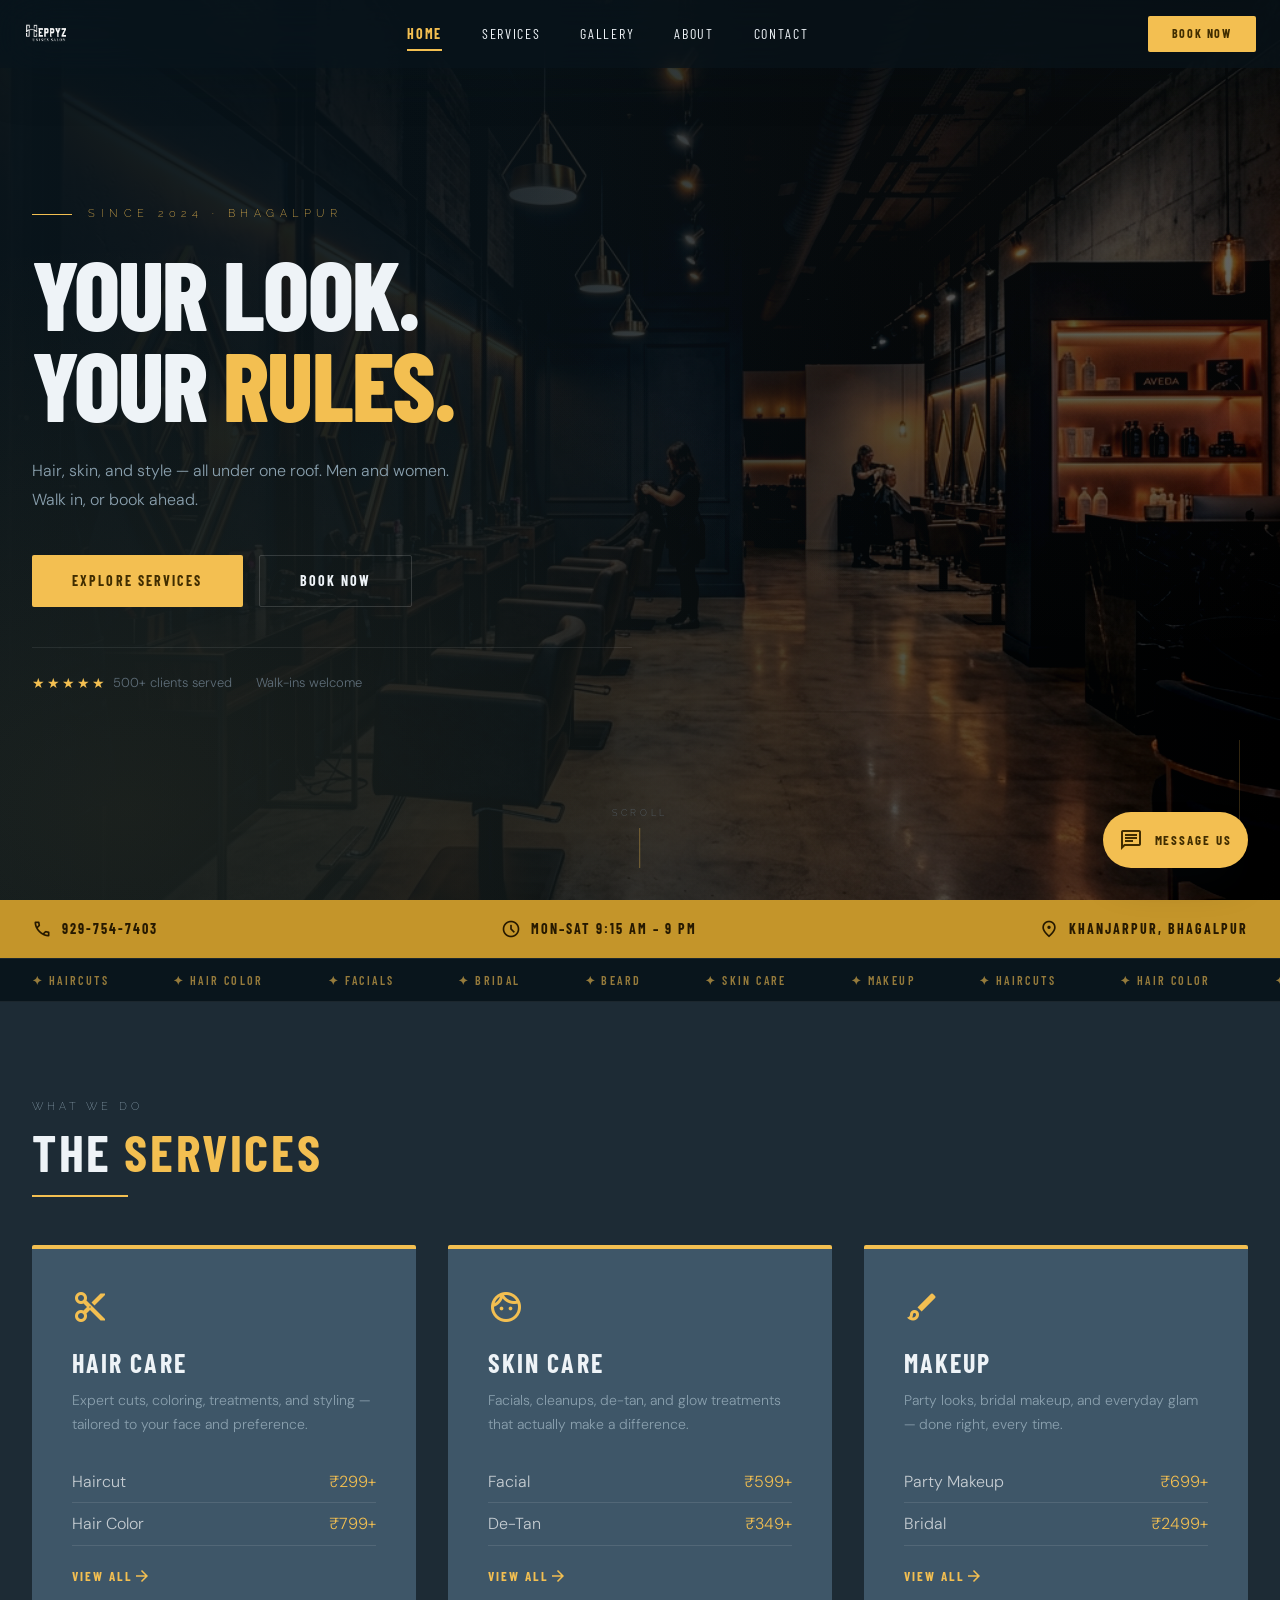
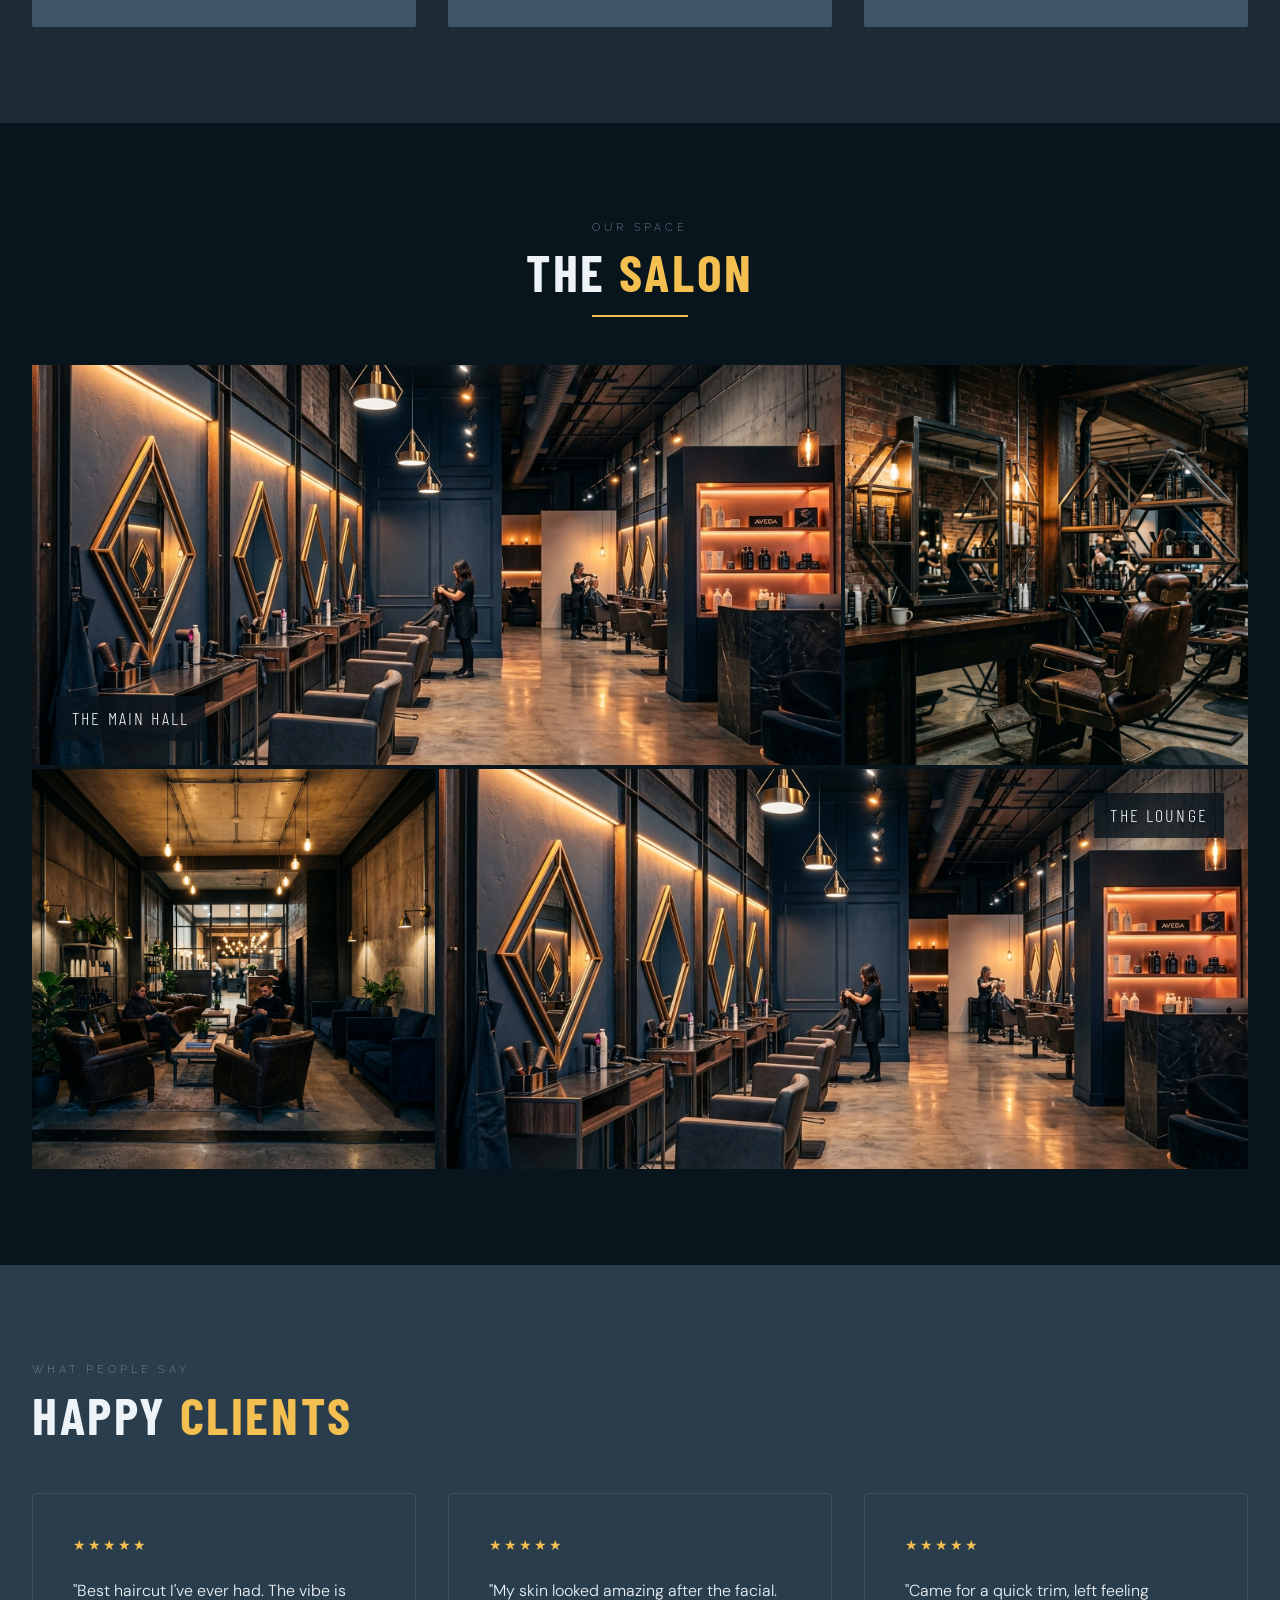
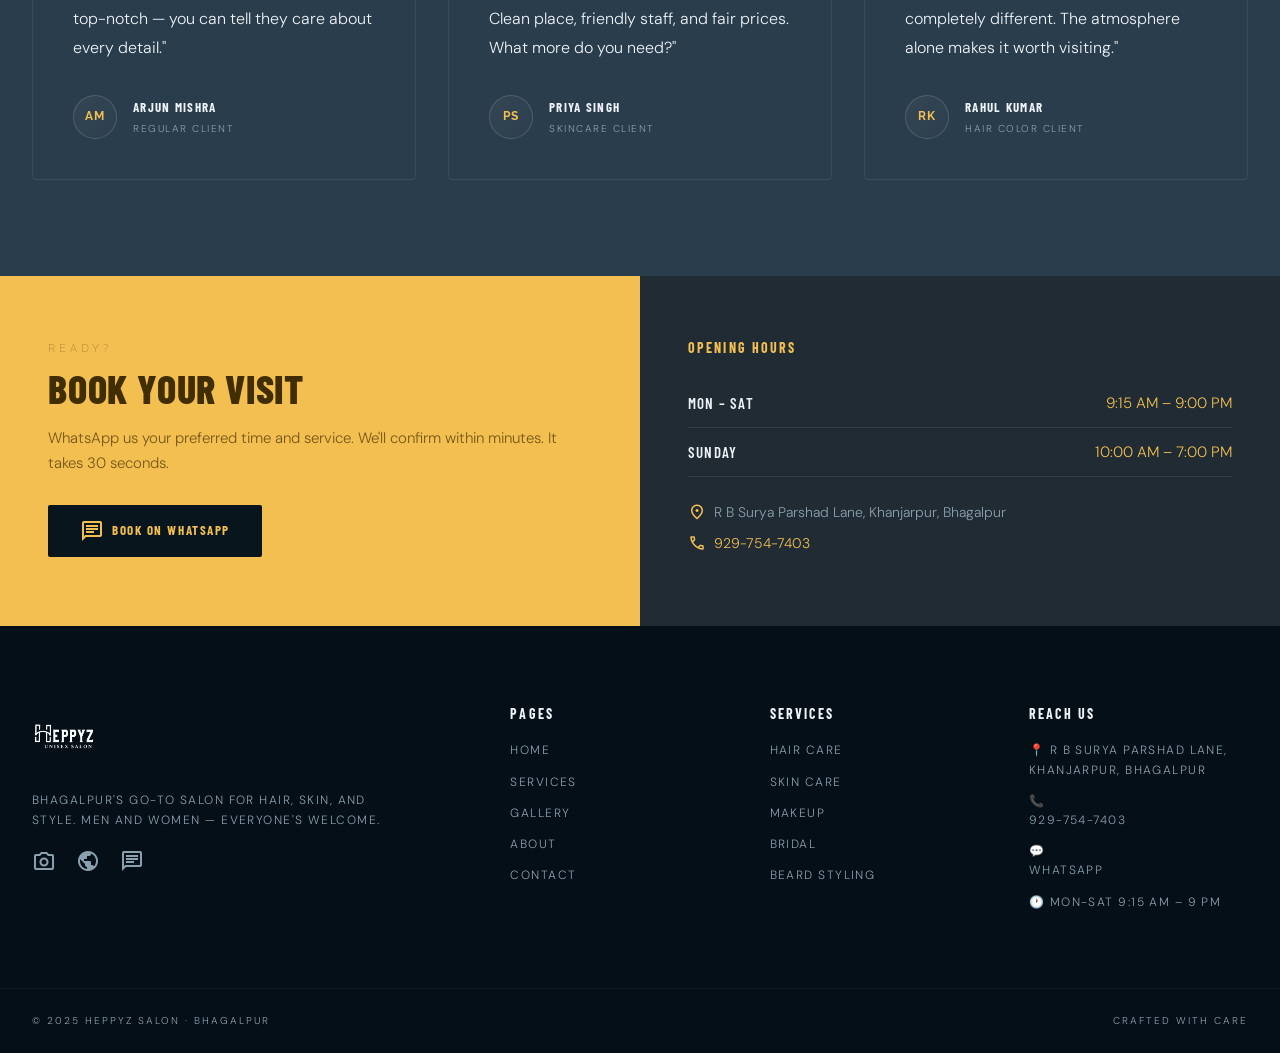
==== commit 9488b253: "style: narrow top navbar, add dynamic mobile bottom navigation, and compress all pages/images for co" ====
--- a/index.html
+++ b/index.html
@@ -3,21 +3,21 @@
 <head>
   <meta charset="UTF-8">
   <meta name="viewport" content="width=device-width, initial-scale=1.0">
-  <title>HEPPYZ SALON | Premium Unisex Salon in Bhagalpur</title>
-  <meta name="description" content="Bhagalpur's premier unisex salon. Precision cuts, radiant skin, editorial makeup. Walk-ins welcome. Book on WhatsApp.">
+  <title>HEPPYZ SALON | Unisex Salon in Bhagalpur</title>
+  <meta name="description" content="Bhagalpur's finest unisex salon. Expert cuts, skincare, bridal makeup. Walk-ins welcome. Book on WhatsApp.">
   <link rel="canonical" href="https://heppyzsalon.com/">
   <link rel="icon" type="image/png" href="favicon.png">
 
   <!-- Open Graph -->
   <meta property="og:type" content="website">
   <meta property="og:site_name" content="Heppyz Salon">
-  <meta property="og:title" content="HEPPYZ SALON | Premium Unisex Salon in Bhagalpur">
-  <meta property="og:description" content="Bhagalpur's premier unisex salon. Precision cuts, radiant skin, editorial makeup.">
+  <meta property="og:title" content="HEPPYZ SALON | Unisex Salon in Bhagalpur">
+  <meta property="og:description" content="Bhagalpur's finest unisex salon. Expert cuts, skincare, bridal makeup.">
   <meta property="og:url" content="https://heppyzsalon.com/">
   <meta property="og:image" content="https://heppyzsalon.com/images/hero/hero-main.png">
   <meta name="twitter:card" content="summary_large_image">
-  <meta name="twitter:title" content="HEPPYZ SALON | Premium Unisex Salon in Bhagalpur">
-  <meta name="twitter:description" content="Bhagalpur's premier unisex salon. Precision cuts, radiant skin, editorial makeup.">
+  <meta name="twitter:title" content="HEPPYZ SALON | Unisex Salon in Bhagalpur">
+  <meta name="twitter:description" content="Bhagalpur's finest unisex salon. Expert cuts, skincare, bridal makeup.">
 
   <!-- Fonts -->
   <link rel="preconnect" href="https://fonts.googleapis.com">
@@ -38,7 +38,7 @@
     "@context": "https://schema.org",
     "@type": "BeautySalon",
     "name": "Heppyz Salon",
-    "description": "Bhagalpur's premier unisex salon offering precision cuts, radiant skin treatments, and editorial makeup.",
+    "description": "Bhagalpur's finest unisex salon offering expert cuts, skincare, and bridal makeup.",
     "url": "https://heppyzsalon.com",
     "telephone": "+919297547403",
     "address": {
@@ -57,10 +57,10 @@
   }
   </script>
 
-  <!-- GSAP & Lenis -->
-  <script src="https://cdnjs.cloudflare.com/ajax/libs/gsap/3.12.5/gsap.min.js" defer></script>
-  <script src="https://cdnjs.cloudflare.com/ajax/libs/gsap/3.12.5/ScrollTrigger.min.js" defer></script>
-  <script src="https://cdn.jsdelivr.net/npm/@studio-freight/lenis@1.0.42/dist/lenis.min.js" defer></script>
+  <!-- GSAP & Lenis — loaded WITHOUT defer to ensure they're available -->
+  <script src="https://cdnjs.cloudflare.com/ajax/libs/gsap/3.12.5/gsap.min.js"></script>
+  <script src="https://cdnjs.cloudflare.com/ajax/libs/gsap/3.12.5/ScrollTrigger.min.js"></script>
+  <script src="https://cdn.jsdelivr.net/npm/@studio-freight/lenis@1.0.42/dist/lenis.min.js"></script>
 </head>
 <body>
 
@@ -68,15 +68,15 @@
 
   <!-- LOADER -->
   <div class="page-loader" id="pageLoader">
-    <div class="loader-logo">HEPPYZ</div>
+    <div class="loader-logo"><img src="logo/heppy_salon_white.png" alt="Heppyz" class="loader-logo-img"></div>
     <div class="loader-bar"><div class="loader-bar__fill"></div></div>
   </div>
 
   <!-- NAVBAR -->
   <nav class="navbar" id="navbar">
     <a href="index.html" class="nav-logo-wrap">
-      <span class="nav-logo">HEPPYZ SALON</span>
-      <span class="nav-logo-tagline">A UNISEX SALON</span>
+      <img src="logo/heppy_salon_white.png" alt="Heppyz Salon" class="nav-logo-desktop">
+      <img src="logo/hh_white.png" alt="Heppyz" class="nav-logo-mobile">
     </a>
     <div class="nav-links">
       <a href="index.html" class="active">Home</a>
@@ -101,32 +101,33 @@
 
   <main id="main-content">
 
-  <!-- HERO -->
-  <section class="hero hero-mesh noise-overlay">
-    <div class="hero__bg-gradient"></div>
+  <!-- HERO — Full background image with cinematic overlay -->
+  <section class="hero">
+    <div class="hero__bg">
+      <img src="images/hero/hero-main.png" alt="Heppyz Salon interior" width="1920" height="1080" loading="eager" fetchpriority="high">
+    </div>
     <div class="hero__inner">
       <div class="hero__text">
-        <span class="hero__eyebrow">Architectural Precision</span>
+        <span class="hero__eyebrow">Since 2024 · Bhagalpur</span>
         <h1 class="hero__title">
-          <span>THE ART OF </span>
-          <span class="hero__title-accent">SCULPTURE</span>
+          <span>YOUR LOOK.</span><br>
+          <span>YOUR <span class="hero__title-accent">RULES.</span></span>
         </h1>
-        <p class="hero__subtitle">Where industrial structure meets artistic finesse. Experience the atelier of hair, skin, and structural style.</p>
+        <p class="hero__subtitle">Hair, skin, and style — all under one roof. Men and women. Walk in, or book ahead.</p>
         <div class="hero__cta-row">
           <a href="services.html" class="btn-primary">EXPLORE SERVICES</a>
-          <a href="gallery.html" class="btn-ghost">VIEW GALLERY</a>
+          <a href="https://wa.me/919297547403?text=Hi%20Heppyz%2C%20I%20want%20to%20book." class="btn-ghost" target="_blank" rel="noopener noreferrer">BOOK NOW</a>
         </div>
         <div class="hero__trust-bar">
-          <span><span class="stars">★★★★★</span> 500+ Happy Clients</span>
-          <span>Unisex Salon</span>
-          <span>Walk-ins Welcome</span>
-        </div>
-      </div>
-      <div class="hero__image-wrap">
-        <div class="hero__image-accent"></div>
-        <div class="hero__divider"></div>
-        <img src="images/hero/hero-main.png" alt="Professional stylist working with precision at Heppyz Salon" width="800" height="600" loading="eager" fetchpriority="high">
-      </div>
+          <span><span class="stars">★★★★★</span> 500+ clients served</span>
+          <span>Walk-ins welcome</span>
+        </div>
+      </div>
+    </div>
+    <div class="hero__corner-accent"></div>
+    <div class="hero__scroll-hint">
+      <span>Scroll</span>
+      <div class="hero__scroll-line"></div>
     </div>
   </section>
 
@@ -139,7 +140,7 @@
       </div>
       <div class="info-banner__item">
         <span class="material-symbols-outlined">schedule</span>
-        <span>DAILY: 9:15 AM – 9:00 PM</span>
+        <span>MON–SAT 9:15 AM – 9 PM</span>
       </div>
       <div class="info-banner__item">
         <span class="material-symbols-outlined">location_on</span>
@@ -151,20 +152,20 @@
   <!-- MARQUEE -->
   <div class="marquee" aria-hidden="true">
     <div class="marquee__inner">
-      <span class="marquee__item">✦ PRECISION CUTS</span>
+      <span class="marquee__item">✦ HAIRCUTS</span>
       <span class="marquee__item">✦ HAIR COLOR</span>
-      <span class="marquee__item">✦ SKIN RITUALS</span>
-      <span class="marquee__item">✦ BRIDAL PACKAGES</span>
       <span class="marquee__item">✦ FACIALS</span>
+      <span class="marquee__item">✦ BRIDAL</span>
+      <span class="marquee__item">✦ BEARD</span>
+      <span class="marquee__item">✦ SKIN CARE</span>
       <span class="marquee__item">✦ MAKEUP</span>
-      <span class="marquee__item">✦ BEARD STYLING</span>
-      <span class="marquee__item">✦ PRECISION CUTS</span>
+      <span class="marquee__item">✦ HAIRCUTS</span>
       <span class="marquee__item">✦ HAIR COLOR</span>
-      <span class="marquee__item">✦ SKIN RITUALS</span>
-      <span class="marquee__item">✦ BRIDAL PACKAGES</span>
       <span class="marquee__item">✦ FACIALS</span>
+      <span class="marquee__item">✦ BRIDAL</span>
+      <span class="marquee__item">✦ BEARD</span>
+      <span class="marquee__item">✦ SKIN CARE</span>
       <span class="marquee__item">✦ MAKEUP</span>
-      <span class="marquee__item">✦ BEARD STYLING</span>
     </div>
   </div>
 
@@ -172,7 +173,7 @@
   <section class="section" style="background: var(--surface-services);">
     <div class="container">
       <div data-reveal style="margin-bottom: 48px;">
-        <span class="eyebrow">Our Discipline</span>
+        <span class="eyebrow">What We Do</span>
         <h2 class="section-title">THE <em>SERVICES</em></h2>
         <div class="section-divider" style="margin: 16px 0 0;"></div>
       </div>
@@ -181,28 +182,28 @@
         <div class="service-card" data-card>
           <span class="material-symbols-outlined service-card__icon">content_cut</span>
           <h3 class="service-card__name">HAIR CARE</h3>
-          <p class="service-card__desc">Structural cuts, industrial precision coloring, and architectural styling tailored to your unique profile.</p>
-          <div class="service-card__price-row"><span>Structural Cut</span><span>₹299+</span></div>
-          <div class="service-card__price-row"><span>Molten Gold Color</span><span>₹799+</span></div>
-          <a href="services.html" class="service-card__link">VIEW MENU <span class="material-symbols-outlined" style="font-size:18px;">arrow_forward</span></a>
+          <p class="service-card__desc">Expert cuts, coloring, treatments, and styling — tailored to your face and preference.</p>
+          <div class="service-card__price-row"><span>Haircut</span><span>₹299+</span></div>
+          <div class="service-card__price-row"><span>Hair Color</span><span>₹799+</span></div>
+          <a href="services.html" class="service-card__link">VIEW ALL <span class="material-symbols-outlined" style="font-size:18px;">arrow_forward</span></a>
         </div>
         <!-- Skin Care -->
         <div class="service-card" data-card>
           <span class="material-symbols-outlined service-card__icon">face</span>
           <h3 class="service-card__name">SKIN CARE</h3>
-          <p class="service-card__desc">Revitalization through clinical precision. Deep cleaning and structural facials for the modern professional.</p>
-          <div class="service-card__price-row"><span>Atelier Facial</span><span>₹599+</span></div>
-          <div class="service-card__price-row"><span>Detox Ritual</span><span>₹499+</span></div>
-          <a href="services.html" class="service-card__link">VIEW MENU <span class="material-symbols-outlined" style="font-size:18px;">arrow_forward</span></a>
+          <p class="service-card__desc">Facials, cleanups, de-tan, and glow treatments that actually make a difference.</p>
+          <div class="service-card__price-row"><span>Facial</span><span>₹599+</span></div>
+          <div class="service-card__price-row"><span>De-Tan</span><span>₹349+</span></div>
+          <a href="services.html" class="service-card__link">VIEW ALL <span class="material-symbols-outlined" style="font-size:18px;">arrow_forward</span></a>
         </div>
         <!-- Makeup -->
         <div class="service-card" data-card>
           <span class="material-symbols-outlined service-card__icon">brush</span>
           <h3 class="service-card__name">MAKEUP</h3>
-          <p class="service-card__desc">Editorial-grade application. High-contrast and low-light techniques for prestigious appearances.</p>
-          <div class="service-card__price-row"><span>Editorial Face</span><span>₹999+</span></div>
-          <div class="service-card__price-row"><span>Bridal Structural</span><span>₹2499+</span></div>
-          <a href="services.html" class="service-card__link">VIEW MENU <span class="material-symbols-outlined" style="font-size:18px;">arrow_forward</span></a>
+          <p class="service-card__desc">Party looks, bridal makeup, and everyday glam — done right, every time.</p>
+          <div class="service-card__price-row"><span>Party Makeup</span><span>₹699+</span></div>
+          <div class="service-card__price-row"><span>Bridal</span><span>₹2499+</span></div>
+          <a href="services.html" class="service-card__link">VIEW ALL <span class="material-symbols-outlined" style="font-size:18px;">arrow_forward</span></a>
         </div>
       </div>
     </div>
@@ -212,24 +213,24 @@
   <section class="section" style="background: var(--bg);">
     <div class="container">
       <div data-reveal style="text-align:center; margin-bottom: 48px;">
-        <span class="eyebrow">The Atelier</span>
-        <h2 class="section-title">INTERIOR <em>AESTHETICS</em></h2>
+        <span class="eyebrow">Our Space</span>
+        <h2 class="section-title">THE <em>SALON</em></h2>
         <div class="section-divider" style="margin: 16px auto 0;"></div>
       </div>
       <div class="bento-grid">
         <div class="bento-cell bento-cell--large">
-          <img src="images/hero/hero-main.png" alt="Heppyz Salon main hall with modern styling stations" width="800" height="500" loading="lazy">
+          <img src="images/hero/hero-main.png" alt="Heppyz Salon main hall" width="800" height="500" loading="lazy">
           <span class="img-label" style="bottom:24px; left:24px;">The Main Hall</span>
         </div>
         <div class="bento-cell bento-cell--small">
-          <img src="images/interior/station.png" alt="Barber station at Heppyz Salon" width="400" height="400" loading="lazy">
+          <img src="images/interior/station.png" alt="Styling station" width="400" height="400" loading="lazy">
         </div>
         <div class="bento-cell bento-cell--small">
-          <img src="images/interior/lounge.png" alt="Premium salon tools at Heppyz Salon" width="400" height="400" loading="lazy">
+          <img src="images/interior/lounge.png" alt="Waiting area" width="400" height="400" loading="lazy">
         </div>
         <div class="bento-cell bento-cell--stats-card">
-          <img src="images/hero/hero-main.png" alt="Luxury waiting lounge at Heppyz Salon" width="800" height="400" loading="lazy">
-          <span class="img-label" style="top:24px; right:24px;">The Waiting Lounge</span>
+          <img src="images/hero/hero-main.png" alt="Salon lounge area" width="800" height="400" loading="lazy">
+          <span class="img-label" style="top:24px; right:24px;">The Lounge</span>
         </div>
       </div>
     </div>
@@ -239,23 +240,42 @@
   <section class="section" style="background: var(--surface-testi);">
     <div class="container">
       <div data-reveal style="margin-bottom: 40px;">
-        <h2 class="section-title">VOICES OF <em>STYLE</em></h2>
+        <span class="eyebrow">What People Say</span>
+        <h2 class="section-title">HAPPY <em>CLIENTS</em></h2>
       </div>
       <div class="testimonial-slider">
-        <div class="testimonial-card">
-          <p class="testimonial-card__text">"The most precise cut I've ever received. The atmosphere feels like a high-end architectural firm, not a salon. Truly an experience for those who value structure."</p>
-          <p class="testimonial-card__name">ARJUN MISHRA</p>
-          <p class="testimonial-card__role">Regular Client</p>
-        </div>
-        <div class="testimonial-card">
-          <p class="testimonial-card__text">"The 'Industrial Atelier' vibe is spot on. They don't just do hair; they understand the geometry of style. My color has never looked more vibrant yet natural."</p>
-          <p class="testimonial-card__name">PRIYA SINGH</p>
-          <p class="testimonial-card__role">Skin Care Client</p>
-        </div>
-        <div class="testimonial-card">
-          <p class="testimonial-card__text">"Came for a trim, left feeling completely transformed. The ambience alone is worth the visit — premium feel at a fair price."</p>
-          <p class="testimonial-card__name">RAHUL KUMAR</p>
-          <p class="testimonial-card__role">Hair Color Client</p>
+        <div class="testimonial-card" data-reveal>
+          <div class="testimonial-card__stars">★★★★★</div>
+          <p class="testimonial-card__text">"Best haircut I've ever had. The vibe is top-notch — you can tell they care about every detail."</p>
+          <div class="testimonial-card__meta">
+            <div class="testimonial-card__avatar">AM</div>
+            <div class="testimonial-card__author-info">
+              <p class="testimonial-card__name">ARJUN MISHRA</p>
+              <p class="testimonial-card__role">Regular Client</p>
+            </div>
+          </div>
+        </div>
+        <div class="testimonial-card" data-reveal>
+          <div class="testimonial-card__stars">★★★★★</div>
+          <p class="testimonial-card__text">"My skin looked amazing after the facial. Clean place, friendly staff, and fair prices. What more do you need?"</p>
+          <div class="testimonial-card__meta">
+            <div class="testimonial-card__avatar">PS</div>
+            <div class="testimonial-card__author-info">
+              <p class="testimonial-card__name">PRIYA SINGH</p>
+              <p class="testimonial-card__role">Skincare Client</p>
+            </div>
+          </div>
+        </div>
+        <div class="testimonial-card" data-reveal>
+          <div class="testimonial-card__stars">★★★★★</div>
+          <p class="testimonial-card__text">"Came for a quick trim, left feeling completely different. The atmosphere alone makes it worth visiting."</p>
+          <div class="testimonial-card__meta">
+            <div class="testimonial-card__avatar">RK</div>
+            <div class="testimonial-card__author-info">
+              <p class="testimonial-card__name">RAHUL KUMAR</p>
+              <p class="testimonial-card__role">Hair Color Client</p>
+            </div>
+          </div>
         </div>
       </div>
       <div class="slider-controls">
@@ -269,9 +289,9 @@
   <section>
     <div class="cta-banner" data-reveal>
       <div class="cta-banner__left">
-        <span class="eyebrow">READY FOR YOUR TRANSFORMATION?</span>
-        <h3>Book Your Visit — It Takes 30 Seconds</h3>
-        <p>WhatsApp us your preferred time and service. We'll confirm within minutes.</p>
+        <span class="eyebrow">Ready?</span>
+        <h3>BOOK YOUR VISIT</h3>
+        <p>WhatsApp us your preferred time and service. We'll confirm within minutes. It takes 30 seconds.</p>
         <a href="https://wa.me/919297547403?text=Hi%20Heppyz%2C%20I%20want%20to%20book%20an%20appointment." class="btn-dark" target="_blank" rel="noopener noreferrer">
           <span class="material-symbols-outlined">chat</span> BOOK ON WHATSAPP
         </a>
@@ -283,7 +303,7 @@
           <tr><td>Sunday</td><td>10:00 AM – 7:00 PM</td></tr>
         </table>
         <div class="cta-contact-info">
-          <p class="cta-contact-line"><span class="material-symbols-outlined cta-contact-icon">location_on</span> R B Surya Parshad Lane, Khanjarpur, Bhagalpur, Bihar</p>
+          <p class="cta-contact-line"><span class="material-symbols-outlined cta-contact-icon">location_on</span> R B Surya Parshad Lane, Khanjarpur, Bhagalpur</p>
           <p class="cta-contact-line"><span class="material-symbols-outlined cta-contact-icon">call</span> <a href="tel:9297547403" class="cta-phone-link">929-754-7403</a></p>
         </div>
       </div>
@@ -296,8 +316,8 @@
   <footer class="footer">
     <div class="footer-grid">
       <div class="footer-col">
-        <div class="footer-brand-name">HEPPYZ SALON</div>
-        <p class="footer-brand-desc">Redefining the salon experience through industrial aesthetics and architectural precision. The premier destination for unisex style.</p>
+        <img src="logo/heppy_salon_white.png" alt="Heppyz Salon" class="footer-logo">
+        <p class="footer-brand-desc">Bhagalpur's go-to salon for hair, skin, and style. Men and women — everyone's welcome.</p>
         <div class="footer-social">
           <a href="#" aria-label="Instagram" rel="noopener noreferrer"><span class="material-symbols-outlined">photo_camera</span></a>
           <a href="#" aria-label="Facebook" rel="noopener noreferrer"><span class="material-symbols-outlined">public</span></a>
@@ -305,7 +325,7 @@
         </div>
       </div>
       <div class="footer-col">
-        <h4>Quick Links</h4>
+        <h4>Pages</h4>
         <a href="index.html">Home</a>
         <a href="services.html">Services</a>
         <a href="gallery.html">Gallery</a>
@@ -321,16 +341,16 @@
         <a href="services.html">Beard Styling</a>
       </div>
       <div class="footer-col">
-        <h4>Contact</h4>
-        <p>📍 R B Surya Parshad Lane, Khanjarpur, Bhagalpur, Bihar</p>
+        <h4>Reach Us</h4>
+        <p>📍 R B Surya Parshad Lane, Khanjarpur, Bhagalpur</p>
         <p>📞 <a href="tel:9297547403">929-754-7403</a></p>
         <p>💬 <a href="https://wa.me/919297547403" target="_blank" rel="noopener noreferrer">WhatsApp</a></p>
-        <p>🕐 Mon-Sat 9:15 AM – 9:00 PM</p>
+        <p>🕐 Mon-Sat 9:15 AM – 9 PM</p>
       </div>
     </div>
     <div class="footer-bottom">
-      <p>© 2025 HEPPYZ SALON. THE INDUSTRIAL ATELIER.</p>
-      <p>DESIGNED FOR PRECISION</p>
+      <p>© 2025 HEPPYZ SALON · BHAGALPUR</p>
+      <p>CRAFTED WITH CARE</p>
     </div>
   </footer>
 
--- a/css/variables.css
+++ b/css/variables.css
@@ -68,3 +68,11 @@
   --z-whatsapp:      800;
   --z-lightbox:      2000;
 }
+
+@media (max-width: 767px) {
+  :root {
+    --section-pad-y: 28px;
+    --section-pad-x: 16px;
+  }
+}
+
--- a/css/global.css
+++ b/css/global.css
@@ -105,9 +105,9 @@
 }
 .skip-link:focus { top: 8px; }
 
-/* ── Grayscale Hover (Stitch pattern) ── */
+/* ── Grayscale Hover (Softened — show color by default) ── */
 .img-grayscale {
-  filter: grayscale(100%);
+  filter: grayscale(40%);
   transition: filter 0.7s ease, transform 0.7s ease;
 }
 .img-grayscale:hover {
@@ -124,6 +124,26 @@
   letter-spacing: 0.12em;
   background: rgba(var(--bg-rgb), 0.8);
   padding: 8px 16px;
+}
+
+/* ── Scroll Reveal Initial States ── */
+[data-reveal] {
+  opacity: 0;
+  transform: translateY(40px);
+  transition: opacity 0.8s var(--ease-smooth), transform 0.8s var(--ease-smooth);
+}
+[data-reveal].is-visible {
+  opacity: 1;
+  transform: translateY(0);
+}
+[data-reveal-stagger] > * {
+  opacity: 0;
+  transform: translateY(30px);
+}
+[data-reveal-stagger] > *.is-visible {
+  opacity: 1;
+  transform: translateY(0);
+  transition: opacity 0.6s var(--ease-smooth), transform 0.6s var(--ease-smooth);
 }
 
 /* ── Reduced Motion ── */
@@ -134,4 +154,50 @@
     transition-duration: 0.01ms !important;
     scroll-behavior: auto !important;
   }
-}
+  [data-reveal], [data-reveal-stagger] > * {
+    opacity: 1 !important;
+    transform: none !important;
+  }
+}
+
+/* ── Global Mobile Size Compressions ── */
+@media (max-width: 767px) {
+  body {
+    padding-bottom: 56px !important; /* Space for bottom nav bar */
+  }
+  
+  .section-title {
+    font-size: 22px !important;
+    letter-spacing: 0.03em !important;
+    line-height: 1.1 !important;
+  }
+  
+  .eyebrow {
+    font-size: 8px !important;
+    letter-spacing: 0.25em !important;
+    margin-bottom: 6px !important;
+  }
+  
+  .section-subtitle {
+    font-size: 13px !important;
+    line-height: 1.5 !important;
+    margin-top: 8px !important;
+  }
+  
+  /* Compress spacing */
+  .section {
+    padding: var(--section-pad-y) 0 !important; /* Evaluates to 28px */
+  }
+  
+  .container {
+    padding: 0 var(--section-pad-x) !important; /* Evaluates to 16px */
+  }
+  
+  /* Shrink content images globally on mobile */
+  img:not(.nav-logo-mobile):not(.nav-logo-desktop):not(.whatsapp-float img):not(.loader-logo) {
+    max-height: 220px;
+    width: 100%;
+    object-fit: cover;
+  }
+}
+
--- a/css/components.css
+++ b/css/components.css
@@ -49,18 +49,30 @@
   position: fixed; top: 0; left: 0; right: 0;
   z-index: var(--z-navbar);
   display: flex; align-items: center; justify-content: space-between;
-  padding: 24px 32px;
-  background: rgba(var(--bg-rgb), 0.6);
-  backdrop-filter: blur(20px);
-  -webkit-backdrop-filter: blur(20px);
-  transition: background var(--dur-mid), padding var(--dur-mid);
+  padding: 12px 24px;
+  background: rgba(var(--bg-rgb), 0.65);
+  backdrop-filter: blur(24px);
+  -webkit-backdrop-filter: blur(24px);
+  box-shadow: 0 20px 40px rgba(var(--bg-rgb), 0.15);
+  transition: background var(--dur-mid), padding 0.3s ease, box-shadow var(--dur-mid);
 }
 .navbar--scrolled {
   background: rgba(var(--bg-rgb), 0.92);
-  padding: 16px 32px;
+  padding: 6px 24px;
   border-bottom: 1px solid var(--border);
-}
-.nav-logo-wrap { display: flex; flex-direction: column; line-height: 1; }
+  box-shadow: 0 12px 32px rgba(var(--bg-rgb), 0.3);
+}
+/* Logo — Image variants */
+.nav-logo-wrap { display: flex; align-items: center; }
+.nav-logo-desktop { height: 44px; width: auto; display: none; transition: height 0.3s ease; }
+.nav-logo-mobile  { height: 32px; width: auto; display: block; border-radius: 4px; transition: height 0.3s ease; }
+@media (min-width: 768px) {
+  .nav-logo-desktop { display: block; }
+  .nav-logo-mobile  { display: none; }
+}
+.navbar--scrolled .nav-logo-desktop { height: 36px; }
+.navbar--scrolled .nav-logo-mobile  { height: 26px; }
+/* Legacy text logo fallback */
 .nav-logo {
   font-family: var(--font-headline); font-weight: 800;
   font-size: 24px; color: var(--text-bright);
@@ -80,34 +92,40 @@
   font-family: var(--font-headline); font-weight: 400;
   font-size: 14px; letter-spacing: 0.12em; text-transform: uppercase;
   color: var(--text-bright); transition: color var(--dur-mid);
-}
-.nav-links a:hover,
+  position: relative;
+}
+.nav-links a::after {
+  content: ''; position: absolute; bottom: -6px; left: 0;
+  width: 0; height: 2px; background: var(--gold);
+  transition: width 0.3s var(--ease-smooth);
+}
+.nav-links a:hover::after { width: 100%; }
+.nav-links a:hover { color: var(--gold); }
 .nav-links a.active {
-  color: var(--gold);
-}
-.nav-links a.active {
-  font-weight: 700;
-  border-bottom: 2px solid var(--gold);
-  padding-bottom: 4px;
-}
+  color: var(--gold); font-weight: 700;
+}
+.nav-links a.active::after { width: 100%; }
 .nav-book-btn {
   display: none; padding: 8px 24px;
   font-size: 12px;
 }
 @media (min-width: 768px) { .nav-book-btn { display: inline-flex; } }
 
-/* Hamburger */
+/* Hamburger — Animated morph */
 .nav-menu-btn {
-  display: flex; flex-direction: column; gap: 5px;
-  width: 28px; padding: 4px 0; cursor: pointer;
+  display: flex; flex-direction: column; gap: 6px;
+  width: 30px; height: 30px; padding: 5px 0;
+  cursor: pointer; justify-content: center;
 }
 @media (min-width: 768px) { .nav-menu-btn { display: none; } }
 .nav-menu-btn span {
   display: block; height: 2px; width: 100%;
-  background: var(--text-bright); transition: all var(--dur-mid);
+  background: var(--text-bright);
+  transition: all 0.35s var(--ease-smooth);
+  transform-origin: center;
 }
 .nav-menu-btn.is-active span:nth-child(1) { transform: rotate(45deg) translate(5px, 5px); }
-.nav-menu-btn.is-active span:nth-child(2) { opacity: 0; }
+.nav-menu-btn.is-active span:nth-child(2) { opacity: 0; transform: scaleX(0); }
 .nav-menu-btn.is-active span:nth-child(3) { transform: rotate(-45deg) translate(5px, -5px); }
 
 /* ══════════════════════════════════════════════
@@ -151,7 +169,7 @@
 }
 .service-card__image {
   width: 100%; height: 200px; object-fit: cover;
-  filter: grayscale(100%);
+  filter: grayscale(30%);
   transition: filter 0.7s, transform 0.5s;
 }
 .service-card:hover .service-card__image {
@@ -215,35 +233,62 @@
    TESTIMONIAL CARDS
    ══════════════════════════════════════════════ */
 .testimonial-card {
-  min-width: 320px; max-width: 560px;
-  border-left: 4px solid var(--gold);
-  padding: 24px 32px; scroll-snap-align: start;
-}
-.testimonial-card__quote-mark {
-  font-family: var(--font-headline); font-size: 48px;
-  color: var(--gold); line-height: 1; margin-bottom: 8px;
+  background: var(--surface-container-low);
+  border: 1px solid var(--border);
+  border-radius: var(--radius-md);
+  padding: 40px;
+  display: flex; flex-direction: column;
+  justify-content: space-between;
+  transition: all 0.4s var(--ease-smooth);
+  position: relative;
+  overflow: hidden;
+  scroll-snap-align: start;
+  min-width: 300px;
+}
+.testimonial-card::before {
+  content: ''; position: absolute; top: 0; left: 0; right: 0; height: 3px;
+  background: linear-gradient(90deg, var(--gold-dark), var(--gold));
+  opacity: 0; transition: opacity 0.4s ease;
+}
+.testimonial-card:hover {
+  transform: translateY(-8px);
+  border-color: var(--gold);
+  box-shadow: 0 20px 40px rgba(0, 0, 0, 0.4);
+}
+.testimonial-card:hover::before {
+  opacity: 1;
 }
 .testimonial-card__stars {
-  color: var(--gold); font-size: 16px; margin-bottom: 12px;
-  letter-spacing: 4px;
+  color: var(--gold); font-size: 14px; margin-bottom: 20px;
+  letter-spacing: 2px;
 }
 .testimonial-card__text {
-  font-size: 18px; color: var(--text-bright); font-weight: 300;
-  font-style: italic; line-height: 1.7; margin-bottom: 20px;
+  font-size: 16px; color: var(--text-bright); font-weight: 300;
+  line-height: 1.8; margin-bottom: 32px;
+  flex-grow: 1;
+}
+.testimonial-card__meta {
+  display: flex; align-items: center; gap: 16px;
+}
+.testimonial-card__avatar {
+  width: 44px; height: 44px; border-radius: 50%;
+  background: linear-gradient(135deg, rgba(255,255,255,0.05) 0%, rgba(255,255,255,0.01) 100%);
+  border: 1px solid var(--border-strong);
+  display: flex; align-items: center; justify-content: center;
+  font-family: var(--font-label); font-weight: 700; font-size: 12px;
+  color: var(--gold); letter-spacing: 1px;
+}
+.testimonial-card__author-info {
+  display: flex; flex-direction: column; gap: 4px;
 }
 .testimonial-card__name {
   font-family: var(--font-headline); font-weight: 700;
-  font-size: 14px; color: var(--text-bright);
-  text-transform: uppercase; letter-spacing: 0.12em;
+  font-size: 13px; color: var(--text-bright);
+  text-transform: uppercase; letter-spacing: 0.1em;
 }
 .testimonial-card__role {
-  font-size: 11px; color: var(--gold);
-  text-transform: uppercase; letter-spacing: 0.2em;
-}
-.testimonial-card__avatar {
-  width: 48px; height: 48px; border-radius: 50%;
-  object-fit: cover; filter: grayscale(100%);
-  overflow: hidden; background: var(--surface-highest);
+  font-size: 10px; color: var(--text-secondary);
+  text-transform: uppercase; letter-spacing: 0.15em;
 }
 
 /* ══════════════════════════════════════════════
@@ -257,9 +302,15 @@
   align-items: center; justify-content: center; gap: 32px;
 }
 .loader-logo {
-  font-family: var(--font-headline); font-weight: 800;
-  font-size: clamp(32px, 6vw, 56px);
-  color: var(--gold); letter-spacing: 8px;
+  display: flex; align-items: center; justify-content: center;
+}
+.loader-logo-img {
+  height: clamp(64px, 12vw, 96px); width: auto;
+  animation: loaderPulse 1.5s ease-in-out infinite;
+}
+@keyframes loaderPulse {
+  0%, 100% { opacity: 0.6; filter: drop-shadow(0 0 0 transparent); }
+  50%   { opacity: 1; filter: drop-shadow(0 0 20px rgba(var(--gold-rgb), 0.4)); }
 }
 .loader-bar {
   width: 200px; height: 2px;
@@ -340,6 +391,10 @@
   font-size: 36px; color: var(--gold);
   letter-spacing: 2px; margin-bottom: 20px;
 }
+.footer-logo {
+  height: 64px; width: auto; margin-bottom: 20px;
+  display: block;
+}
 .footer-brand-desc {
   color: var(--text-secondary); font-size: 14px;
   line-height: 1.7; max-width: 360px; margin-bottom: 24px;
@@ -377,3 +432,99 @@
   letter-spacing: 0.2em; text-transform: uppercase;
   color: var(--text-secondary);
 }
+
+/* ══════════════════════════════════════════════
+   MOBILE COMPRESSION OVERRIDES & BOTTOM NAV
+   ══════════════════════════════════════════════ */
+@media (max-width: 767px) {
+  /* Buttons */
+  .btn-primary, .btn-ghost {
+    padding: 10px 24px !important;
+    font-size: 11px !important;
+    gap: 6px !important;
+  }
+  .btn-dark {
+    padding: 10px 20px !important;
+    font-size: 11px !important;
+  }
+
+  /* Testimonials */
+  .testimonial-card {
+    padding: 20px !important;
+    min-width: 270px !important;
+  }
+  .testimonial-card__stars {
+    margin-bottom: 12px !important;
+  }
+  .testimonial-card__text {
+    font-size: 14px !important;
+    line-height: 1.6 !important;
+    margin-bottom: 20px !important;
+  }
+  .testimonial-card__meta {
+    gap: 12px !important;
+  }
+  .testimonial-card__avatar {
+    width: 36px !important;
+    height: 36px !important;
+    font-size: 10px !important;
+  }
+  .testimonial-card__name {
+    font-size: 11px !important;
+  }
+  .testimonial-card__role {
+    font-size: 9px !important;
+  }
+  
+  /* Bottom Nav display */
+  .bottom-nav {
+    display: flex;
+  }
+}
+
+.bottom-nav {
+  position: fixed; bottom: 0; left: 0; right: 0;
+  z-index: 999;
+  height: 56px;
+  display: none;
+  align-items: center; justify-content: space-around;
+  background: rgba(9, 21, 28, 0.88);
+  backdrop-filter: blur(20px);
+  -webkit-backdrop-filter: blur(20px);
+  border-top: 1px solid var(--border);
+  padding-bottom: env(safe-area-inset-bottom, 0);
+  box-shadow: 0 -8px 24px rgba(0, 0, 0, 0.4);
+}
+
+.bottom-nav__item {
+  display: flex; flex-direction: column; align-items: center; justify-content: center;
+  gap: 2px;
+  color: var(--text-secondary);
+  text-decoration: none;
+  flex: 1;
+  height: 100%;
+  transition: color 0.2s ease;
+}
+
+.bottom-nav__item .material-symbols-outlined {
+  font-size: 20px;
+  transition: transform 0.2s var(--ease-smooth);
+}
+
+.bottom-nav__label {
+  font-family: var(--font-label);
+  font-size: 9px;
+  font-weight: 500;
+  letter-spacing: 0.05em;
+  text-transform: uppercase;
+}
+
+.bottom-nav__item:hover,
+.bottom-nav__item.active {
+  color: var(--gold);
+}
+
+.bottom-nav__item.active .material-symbols-outlined {
+  transform: scale(1.1) translateY(-1px);
+}
+
--- a/css/pages/home.css
+++ b/css/pages/home.css
@@ -4,113 +4,127 @@
 .hero {
   position: relative; min-height: 100vh;
   display: flex; align-items: center;
-  overflow: hidden; background: var(--bg);
-}
-.hero-mesh {
-  background-image:
-    radial-gradient(at 0% 0%, rgba(var(--gold-rgb), 0.15) 0, transparent 50%),
-    radial-gradient(at 100% 100%, rgba(138, 160, 174, 0.1) 0, transparent 50%);
-}
-.hero__bg-gradient {
-  position: absolute; inset: 0; z-index: 1;
-  background: linear-gradient(135deg, var(--bg) 40%, transparent 100%);
+  overflow: hidden;
+}
+.hero__bg {
+  position: absolute; inset: 0; z-index: 0;
+}
+.hero__bg img {
+  width: 100%; height: 100%; object-fit: cover;
+  filter: brightness(0.4) contrast(1.1);
+}
+.hero__bg::after {
+  content: ''; position: absolute; inset: 0;
+  background:
+    linear-gradient(90deg, rgba(var(--bg-rgb), 0.92) 0%, rgba(var(--bg-rgb), 0.6) 50%, rgba(var(--bg-rgb), 0.3) 100%);
+}
+.hero__bg::before {
+  content: ''; position: absolute; inset: 0; z-index: 1;
+  background:
+    radial-gradient(ellipse at 10% 90%, rgba(var(--gold-rgb), 0.08) 0%, transparent 50%),
+    radial-gradient(ellipse at 90% 10%, rgba(138, 160, 174, 0.05) 0%, transparent 50%);
+  pointer-events: none;
 }
 .hero__inner {
   display: flex; flex-direction: column;
   width: 100%; max-width: var(--container-max);
-  margin: 0 auto; padding: 100px var(--section-pad-x) 60px;
+  margin: 0 auto; padding: 140px var(--section-pad-x) 80px;
   position: relative; z-index: 2;
 }
-.hero__text { flex: 1; }
+.hero__text { flex: 1; max-width: 600px; }
 .hero__eyebrow {
   font-family: var(--font-label); font-weight: 200;
-  font-size: 12px; letter-spacing: 0.4em; text-transform: uppercase;
-  color: var(--text-secondary); margin-bottom: 20px;
+  font-size: 11px; letter-spacing: 0.5em; text-transform: uppercase;
+  color: var(--gold); margin-bottom: 24px;
+  display: flex; align-items: center; gap: 16px;
+}
+.hero__eyebrow::before {
+  content: ''; width: 40px; height: 1px; background: var(--gold);
 }
 .hero__title {
   font-family: var(--font-headline); font-weight: 800;
   font-size: clamp(48px, 8vw, 96px);
   line-height: 0.95; color: var(--text-bright);
   text-transform: uppercase; letter-spacing: -0.02em;
-  margin-bottom: 24px;
+  margin-bottom: 28px;
 }
 .hero__title-accent { color: var(--gold); }
 .hero__subtitle {
   font-family: var(--font-body); font-weight: 300;
-  font-size: 17px; color: var(--text-secondary);
-  max-width: 440px; line-height: 1.7; margin-bottom: 32px;
+  font-size: 16px; color: var(--text-secondary);
+  max-width: 420px; line-height: 1.8; margin-bottom: 40px;
 }
 .hero__cta-row {
-  display: flex; gap: 16px; flex-wrap: wrap; margin-bottom: 32px;
+  display: flex; gap: 16px; flex-wrap: wrap; margin-bottom: 40px;
 }
 .hero__trust-bar {
   display: flex; gap: 24px; flex-wrap: wrap;
   font-family: var(--font-body); font-size: 13px;
-  color: var(--text-secondary);
+  color: var(--text-muted);
+  padding-top: 24px;
+  border-top: 1px solid var(--border);
 }
 .hero__trust-bar span { display: flex; align-items: center; gap: 6px; }
-.hero__trust-bar .stars { color: var(--gold); }
-
-.hero__image-wrap {
-  position: relative; flex: 1; min-height: 300px;
-  margin-top: 32px; overflow: hidden;
-}
-.hero__image-wrap img {
-  width: 100%; height: 100%; object-fit: cover;
-  min-height: 300px;
-  filter: grayscale(100%);
-  transition: filter 0.7s ease;
-}
-.hero__image-wrap:hover img { filter: grayscale(0%); }
-.hero__image-accent {
-  position: absolute; top: -16px; left: -16px;
-  width: 128px; height: 128px;
-  border-left: 2px solid var(--gold);
-  border-top: 2px solid var(--gold);
-  z-index: 5; pointer-events: none;
-}
-.hero__divider {
-  display: none; position: absolute; left: 0; top: 0;
-  width: 1px; height: 100%;
-  background: var(--gold); opacity: 0.4;
+.hero__trust-bar .stars { color: var(--gold); font-size: 14px; letter-spacing: 2px; }
+
+/* Decorative corner accent */
+.hero__corner-accent {
+  position: absolute; bottom: 40px; right: 40px;
+  width: 120px; height: 120px;
+  border-right: 1px solid rgba(var(--gold-rgb), 0.2);
+  border-bottom: 1px solid rgba(var(--gold-rgb), 0.2);
+  z-index: 3; pointer-events: none;
+}
+
+/* Scroll indicator */
+.hero__scroll-hint {
+  position: absolute; bottom: 32px; left: 50%;
+  transform: translateX(-50%); z-index: 3;
+  display: flex; flex-direction: column; align-items: center; gap: 8px;
+}
+.hero__scroll-hint span {
+  font-family: var(--font-label); font-weight: 200;
+  font-size: 9px; letter-spacing: 0.4em; text-transform: uppercase;
+  color: var(--text-muted);
+}
+.hero__scroll-line {
+  width: 1px; height: 40px; background: var(--gold); opacity: 0.4;
+  animation: scrollPulse 2s ease-in-out infinite;
+}
+@keyframes scrollPulse {
+  0%, 100% { transform: scaleY(1); opacity: 0.4; }
+  50% { transform: scaleY(0.5); opacity: 0.8; }
 }
 
 @media (min-width: 768px) {
-  .hero__inner {
-    flex-direction: row; align-items: center; gap: 48px;
-    padding-top: 72px; padding-bottom: 0;
-  }
-  .hero__text { flex: 0 0 45%; }
-  .hero__image-wrap {
-    flex: 0 0 55%; min-height: 100vh; margin-top: 0;
-    position: absolute; right: 0; top: 0; bottom: 0;
-  }
-  .hero__divider { display: block; }
-  .hero__bg-gradient {
-    background: linear-gradient(90deg, var(--bg) 38%, rgba(var(--bg-rgb),0.6) 55%, transparent 75%);
+  .hero__inner { padding-top: 0; padding-bottom: 0; min-height: 100vh; align-items: center; flex-direction: row; }
+  .hero__bg::after {
+    background:
+      linear-gradient(90deg, rgba(var(--bg-rgb), 0.95) 0%, rgba(var(--bg-rgb), 0.7) 40%, rgba(var(--bg-rgb), 0.2) 70%, transparent 100%);
   }
 }
 
 /* ── Info Banner ── */
 .info-banner {
   background: var(--gold-container);
-  padding: 20px 0;
+  padding: 18px 0;
 }
 .info-banner__inner {
   max-width: var(--container-max); margin: 0 auto;
   padding: 0 var(--section-pad-x);
-  display: flex; flex-direction: column; gap: 16px;
+  display: flex; flex-direction: column; gap: 14px;
   align-items: center; justify-content: space-between;
 }
 @media (min-width: 768px) {
   .info-banner__inner { flex-direction: row; gap: 32px; }
 }
 .info-banner__item {
-  display: flex; align-items: center; gap: 12px;
+  display: flex; align-items: center; gap: 10px;
   font-family: var(--font-headline); font-weight: 700;
-  font-size: 18px; letter-spacing: 2px;
+  font-size: 14px; letter-spacing: 2px;
   color: var(--gold-on); text-transform: uppercase;
 }
+.info-banner__item .material-symbols-outlined { font-size: 20px; }
 
 /* ── Marquee ── */
 .marquee {
@@ -124,9 +138,10 @@
   display: flex; white-space: nowrap; gap: 0; will-change: transform;
 }
 .marquee__item {
-  font-family: var(--font-headline); font-weight: 600; font-size: 13px;
-  letter-spacing: 0.15em; text-transform: uppercase;
-  color: var(--gold); padding: 0 24px; flex-shrink: 0;
+  font-family: var(--font-headline); font-weight: 600; font-size: 12px;
+  letter-spacing: 0.2em; text-transform: uppercase;
+  color: var(--gold); padding: 0 32px; flex-shrink: 0;
+  opacity: 0.6;
 }
 
 /* ── Services Grid ── */
@@ -135,18 +150,17 @@
 
 /* ── Bento Grid ── */
 .bento-grid {
-  display: grid; grid-template-columns: 1fr; gap: 16px;
+  display: grid; grid-template-columns: 1fr; gap: 4px;
 }
 .bento-cell {
   position: relative; overflow: hidden;
-  background: var(--surface); border-radius: var(--radius-sm);
+  background: var(--surface);
 }
 .bento-cell img {
   width: 100%; height: 100%; object-fit: cover;
-  filter: grayscale(100%);
-  transition: filter 0.7s ease, transform 0.6s var(--ease-smooth);
-}
-.bento-cell:hover img { filter: grayscale(0%); transform: scale(1.04); }
+  transition: transform 0.6s var(--ease-smooth);
+}
+.bento-cell:hover img { transform: scale(1.04); }
 .bento-cell--text {
   background: var(--gold); color: var(--gold-dark);
   padding: 24px; display: flex; align-items: center;
@@ -184,33 +198,44 @@
 
 /* ── Testimonials Slider ── */
 .testimonial-slider {
-  display: flex; gap: 48px; overflow-x: auto;
-  scroll-snap-type: x mandatory; padding-bottom: 16px;
+  display: flex; gap: 24px; overflow-x: auto;
+  scroll-snap-type: x mandatory; padding: 12px 4px 24px;
   -ms-overflow-style: none; scrollbar-width: none;
 }
 .testimonial-slider::-webkit-scrollbar { display: none; }
+@media (min-width: 992px) {
+  .testimonial-slider {
+    display: grid; grid-template-columns: repeat(3, 1fr);
+    overflow: visible; gap: 32px; padding: 12px 0 0;
+  }
+}
 .slider-controls { display: flex; gap: 12px; justify-content: center; margin-top: 24px; }
+@media (min-width: 992px) {
+  .slider-controls { display: none !important; }
+}
 .slider-controls button {
   width: 44px; height: 44px; border-radius: 50%;
   border: 1px solid var(--border-strong);
   display: flex; align-items: center; justify-content: center;
   color: var(--gold); font-size: 20px; transition: all var(--dur-mid);
-}
-.slider-controls button:hover { background: var(--gold); color: var(--gold-dark); }
+  cursor: pointer; background: transparent;
+}
+.slider-controls button:hover { background: var(--gold); color: var(--gold-dark); border-color: var(--gold); }
 
 /* ── CTA Banner ── */
 .cta-banner { display: grid; grid-template-columns: 1fr; overflow: hidden; }
 @media (min-width: 768px) { .cta-banner { grid-template-columns: 1fr 1fr; } }
 .cta-banner__left {
-  background: var(--gold); padding: 48px; color: var(--gold-dark);
+  background: var(--gold); padding: 64px 48px; color: var(--gold-dark);
 }
 .cta-banner__left h3 {
   font-family: var(--font-headline); font-weight: 800;
   font-size: clamp(28px, 4vw, 40px); color: var(--gold-dark); margin-bottom: 16px;
-}
-.cta-banner__left p { color: rgba(64, 45, 0, 0.7); margin-bottom: 24px; line-height: 1.7; }
-.cta-banner__left .eyebrow { color: var(--gold-dark); }
-.cta-banner__right { background: var(--surface-high); padding: 48px; }
+  text-transform: uppercase; letter-spacing: 0.02em;
+}
+.cta-banner__left p { color: rgba(64, 45, 0, 0.7); margin-bottom: 28px; line-height: 1.7; font-size: 15px; }
+.cta-banner__left .eyebrow { color: rgba(64, 45, 0, 0.5); }
+.cta-banner__right { background: var(--surface-high); padding: 64px 48px; }
 .cta-hours-title {
   font-family: var(--font-headline); font-weight: 700; font-size: 14px;
   letter-spacing: 0.15em; text-transform: uppercase;
@@ -218,7 +243,7 @@
 }
 .hours-table { width: 100%; }
 .hours-table tr td {
-  padding: 8px 0; font-family: var(--font-body); font-size: 15px;
+  padding: 12px 0; font-family: var(--font-body); font-size: 15px;
   border-bottom: 1px solid var(--border);
 }
 .hours-table tr td:first-child {
@@ -227,6 +252,78 @@
 }
 .hours-table tr td:last-child { text-align: right; color: var(--gold); }
 .cta-contact-info { margin-top: 24px; }
-.cta-contact-line { font-size: 14px; color: var(--text-secondary); margin-bottom: 4px; }
-.cta-contact-icon { font-size: 16px; vertical-align: middle; }
+.cta-contact-line { font-size: 14px; color: var(--text-secondary); margin-bottom: 8px; display: flex; align-items: center; gap: 8px; }
+.cta-contact-icon { font-size: 18px; color: var(--gold); }
 .cta-phone-link { color: var(--gold); }
+
+/* ── Home Page Mobile Compressions ── */
+@media (max-width: 767px) {
+  .hero {
+    min-height: 70vh !important;
+  }
+  .hero__inner {
+    padding: 80px var(--section-pad-x) 24px !important;
+  }
+  .hero__title {
+    font-size: 32px !important;
+    margin-bottom: 12px !important;
+  }
+  .hero__eyebrow {
+    font-size: 9px !important;
+    margin-bottom: 12px !important;
+    gap: 8px !important;
+  }
+  .hero__eyebrow::before {
+    width: 20px !important;
+  }
+  .hero__subtitle {
+    font-size: 13px !important;
+    margin-bottom: 20px !important;
+  }
+  .hero__cta-row {
+    gap: 10px !important;
+    margin-bottom: 20px !important;
+  }
+  .hero__trust-bar {
+    padding-top: 16px !important;
+    gap: 12px !important;
+  }
+  
+  /* Bento Grid Mobile */
+  .bento-cell--text {
+    padding: 16px !important;
+  }
+  .bento-cell--stats {
+    padding: 16px !important;
+  }
+  .bento-stat__number {
+    font-size: 24px !important;
+  }
+  .bento-text-title {
+    font-size: 16px !important;
+  }
+  .bento-text-desc {
+    font-size: 12px !important;
+  }
+  
+  /* CTA Banner Mobile */
+  .cta-banner__left, .cta-banner__right {
+    padding: 24px 16px !important;
+  }
+  .cta-banner__left h3 {
+    font-size: 20px !important;
+    margin-bottom: 12px !important;
+  }
+  .cta-banner__left p {
+    font-size: 12px !important;
+    margin-bottom: 16px !important;
+  }
+  .cta-hours-title {
+    margin-bottom: 12px !important;
+  }
+  .hours-table tr td {
+    padding: 6px 0 !important;
+    font-size: 13px !important;
+  }
+}
+
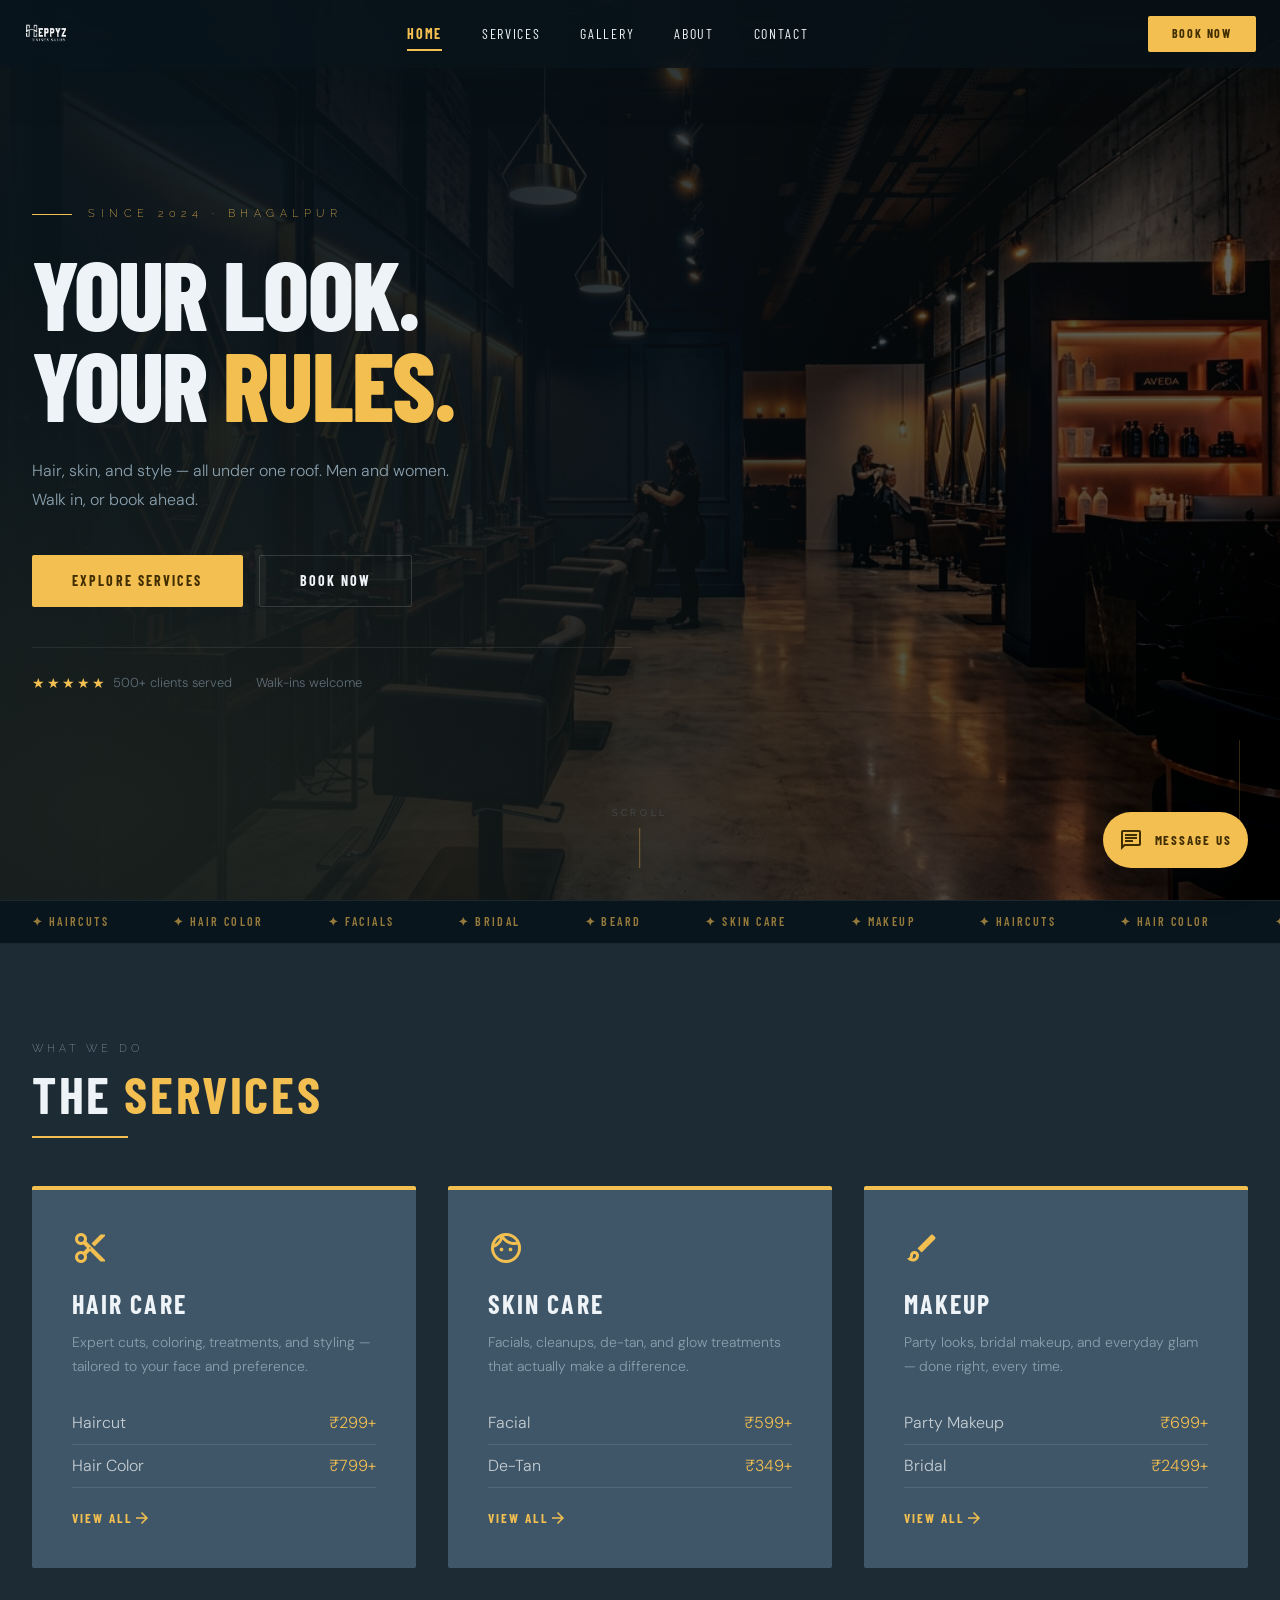
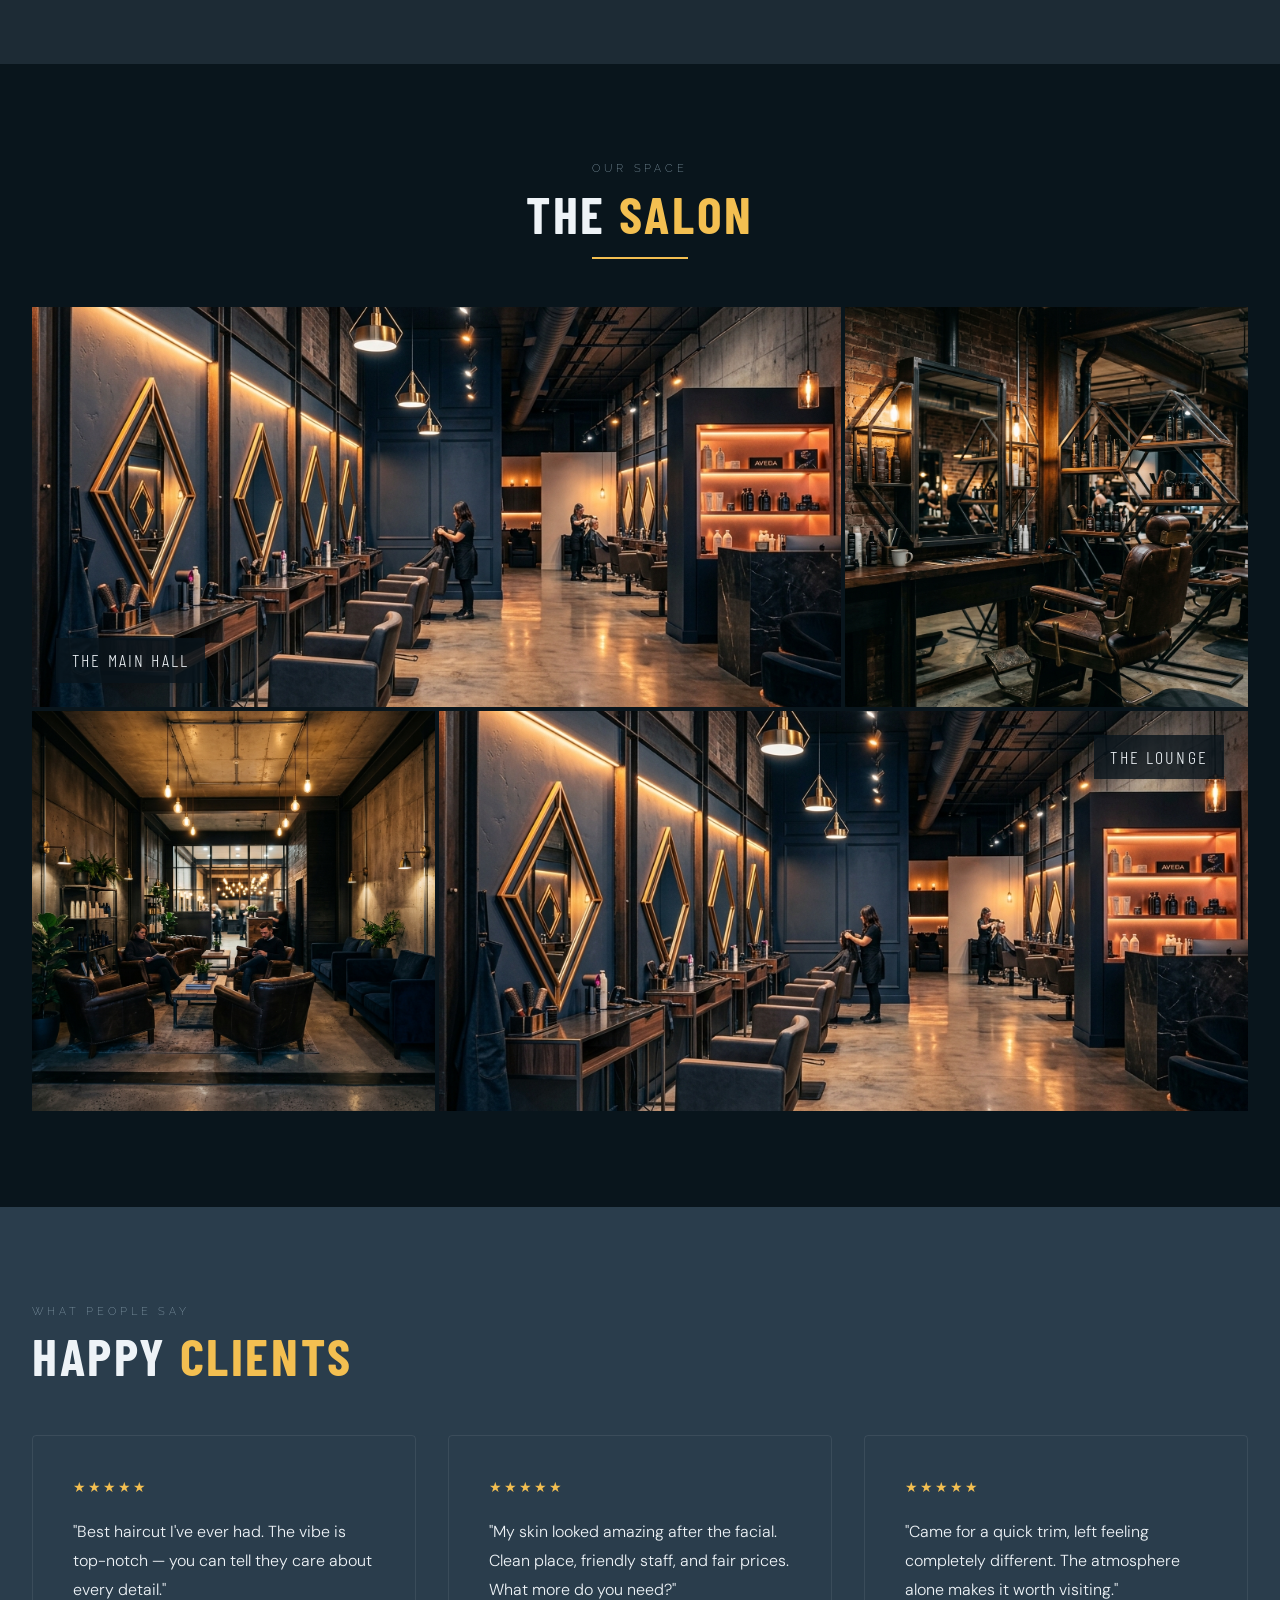
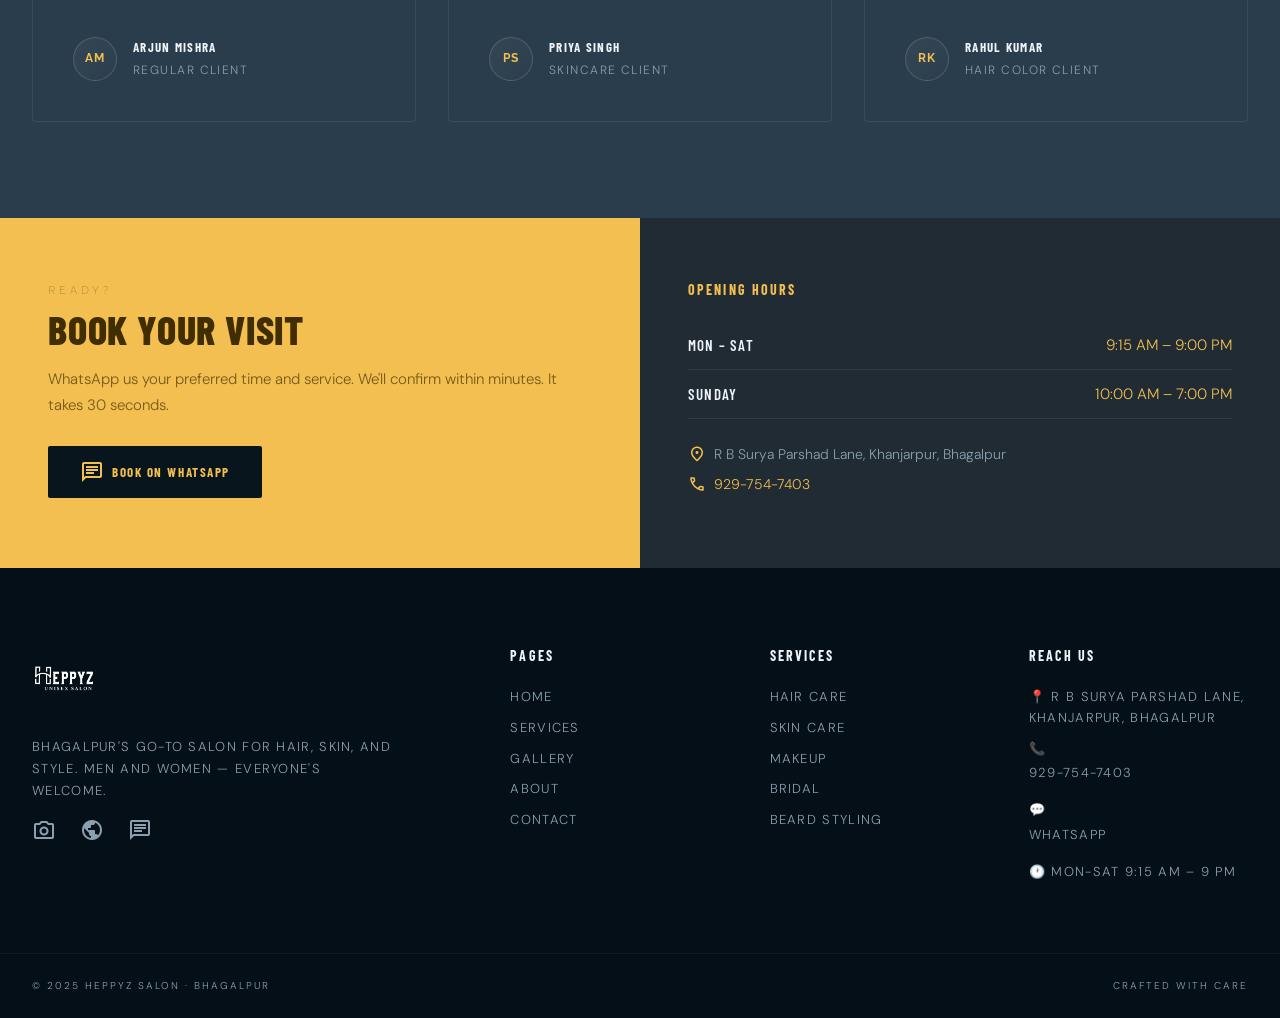
==== commit 3a650d37: "Mobile UX overhaul: fix logo, remove info banner, compact footer/services, reorder CTA, defer script" ====
--- a/index.html
+++ b/index.html
@@ -57,10 +57,10 @@
   }
   </script>
 
-  <!-- GSAP & Lenis — loaded WITHOUT defer to ensure they're available -->
-  <script src="https://cdnjs.cloudflare.com/ajax/libs/gsap/3.12.5/gsap.min.js"></script>
-  <script src="https://cdnjs.cloudflare.com/ajax/libs/gsap/3.12.5/ScrollTrigger.min.js"></script>
-  <script src="https://cdn.jsdelivr.net/npm/@studio-freight/lenis@1.0.42/dist/lenis.min.js"></script>
+  <!-- GSAP & Lenis — deferred to prevent render blocking -->
+  <script src="https://cdnjs.cloudflare.com/ajax/libs/gsap/3.12.5/gsap.min.js" defer></script>
+  <script src="https://cdnjs.cloudflare.com/ajax/libs/gsap/3.12.5/ScrollTrigger.min.js" defer></script>
+  <script src="https://cdn.jsdelivr.net/npm/@studio-freight/lenis@1.0.42/dist/lenis.min.js" defer></script>
 </head>
 <body>
 
@@ -131,23 +131,8 @@
     </div>
   </section>
 
-  <!-- INFO BANNER -->
-  <section class="info-banner">
-    <div class="info-banner__inner">
-      <div class="info-banner__item">
-        <span class="material-symbols-outlined">call</span>
-        <a href="tel:9297547403">929-754-7403</a>
-      </div>
-      <div class="info-banner__item">
-        <span class="material-symbols-outlined">schedule</span>
-        <span>MON–SAT 9:15 AM – 9 PM</span>
-      </div>
-      <div class="info-banner__item">
-        <span class="material-symbols-outlined">location_on</span>
-        <span>KHANJARPUR, BHAGALPUR</span>
-      </div>
-    </div>
-  </section>
+
+  <!-- INFO BANNER REMOVED — info available in CTA Banner section -->
 
   <!-- MARQUEE -->
   <div class="marquee" aria-hidden="true">
--- a/css/variables.css
+++ b/css/variables.css
@@ -71,7 +71,7 @@
 
 @media (max-width: 767px) {
   :root {
-    --section-pad-y: 28px;
+    --section-pad-y: 40px;
     --section-pad-x: 16px;
   }
 }
--- a/css/global.css
+++ b/css/global.css
@@ -163,41 +163,38 @@
 /* ── Global Mobile Size Compressions ── */
 @media (max-width: 767px) {
   body {
-    padding-bottom: 56px !important; /* Space for bottom nav bar */
+    padding-bottom: calc(56px + env(safe-area-inset-bottom, 0px)) !important;
   }
   
   .section-title {
-    font-size: 22px !important;
+    font-size: 24px !important;
     letter-spacing: 0.03em !important;
-    line-height: 1.1 !important;
+    line-height: 1.15 !important;
   }
   
   .eyebrow {
-    font-size: 8px !important;
+    font-size: 11px !important;
     letter-spacing: 0.25em !important;
-    margin-bottom: 6px !important;
+    margin-bottom: 8px !important;
   }
   
   .section-subtitle {
-    font-size: 13px !important;
-    line-height: 1.5 !important;
-    margin-top: 8px !important;
+    font-size: 15px !important;
+    line-height: 1.6 !important;
+    margin-top: 10px !important;
   }
   
   /* Compress spacing */
   .section {
-    padding: var(--section-pad-y) 0 !important; /* Evaluates to 28px */
+    padding: var(--section-pad-y) 0 !important;
   }
   
   .container {
-    padding: 0 var(--section-pad-x) !important; /* Evaluates to 16px */
-  }
-  
-  /* Shrink content images globally on mobile */
-  img:not(.nav-logo-mobile):not(.nav-logo-desktop):not(.whatsapp-float img):not(.loader-logo) {
-    max-height: 220px;
-    width: 100%;
-    object-fit: cover;
-  }
-}
-
+    padding: 0 var(--section-pad-x) !important;
+  }
+
+  /* REMOVED: Global img max-height: 220px rule.
+     Images should be sized per-section using aspect-ratio
+     or section-specific classes, not a blanket height cap. */
+}
+
--- a/css/components.css
+++ b/css/components.css
@@ -56,6 +56,20 @@
   box-shadow: 0 20px 40px rgba(var(--bg-rgb), 0.15);
   transition: background var(--dur-mid), padding 0.3s ease, box-shadow var(--dur-mid);
 }
+@media (max-width: 767px) {
+  .navbar {
+    justify-content: center !important;
+  }
+  .nav-menu-btn {
+    position: absolute !important;
+    right: 12px !important;
+    top: 50%;
+    transform: translateY(-50%);
+  }
+  .nav-logo-desktop {
+    height: 36px !important;
+  }
+}
 .navbar--scrolled {
   background: rgba(var(--bg-rgb), 0.92);
   padding: 6px 24px;
@@ -64,14 +78,9 @@
 }
 /* Logo — Image variants */
 .nav-logo-wrap { display: flex; align-items: center; }
-.nav-logo-desktop { height: 44px; width: auto; display: none; transition: height 0.3s ease; }
-.nav-logo-mobile  { height: 32px; width: auto; display: block; border-radius: 4px; transition: height 0.3s ease; }
-@media (min-width: 768px) {
-  .nav-logo-desktop { display: block; }
-  .nav-logo-mobile  { display: none; }
-}
+.nav-logo-desktop { height: 44px; width: auto; transition: height 0.3s ease; }
+.nav-logo-mobile  { display: none; /* Always hidden — use desktop logo everywhere */ }
 .navbar--scrolled .nav-logo-desktop { height: 36px; }
-.navbar--scrolled .nav-logo-mobile  { height: 26px; }
 /* Legacy text logo fallback */
 .nav-logo {
   font-family: var(--font-headline); font-weight: 800;
@@ -114,7 +123,7 @@
 /* Hamburger — Animated morph */
 .nav-menu-btn {
   display: flex; flex-direction: column; gap: 6px;
-  width: 30px; height: 30px; padding: 5px 0;
+  width: 44px; height: 44px; padding: 10px 7px;
   cursor: pointer; justify-content: center;
 }
 @media (min-width: 768px) { .nav-menu-btn { display: none; } }
@@ -287,8 +296,8 @@
   text-transform: uppercase; letter-spacing: 0.1em;
 }
 .testimonial-card__role {
-  font-size: 10px; color: var(--text-secondary);
-  text-transform: uppercase; letter-spacing: 0.15em;
+  font-size: 12px; color: var(--text-secondary);
+  text-transform: uppercase; letter-spacing: 0.12em;
 }
 
 /* ══════════════════════════════════════════════
@@ -406,14 +415,15 @@
   margin-bottom: 20px;
 }
 .footer-col a, .footer-col p {
-  display: block; font-size: 12px;
-  letter-spacing: 0.12em; text-transform: uppercase;
+  display: block; font-size: 13px;
+  letter-spacing: 0.1em; text-transform: uppercase;
   color: var(--text-secondary);
-  margin-bottom: 12px; transition: color var(--dur-mid);
+  padding: 4px 0; margin-bottom: 2px;
+  transition: color var(--dur-mid);
 }
 .footer-col a:hover { color: var(--text-bright); }
 .footer-social {
-  display: flex; gap: 20px;
+  display: flex; gap: 24px;
 }
 .footer-social a {
   color: var(--text-secondary); font-size: 20px;
@@ -433,47 +443,94 @@
   color: var(--text-secondary);
 }
 
+/* ── Footer Mobile Compact ── */
+@media (max-width: 767px) {
+  .footer {
+    padding: 32px 0 0 !important;
+  }
+  .footer-grid {
+    grid-template-columns: 1fr !important;
+    gap: 20px !important;
+    margin-bottom: 20px !important;
+  }
+  .footer-logo {
+    height: 36px !important;
+    margin-bottom: 10px !important;
+  }
+  .footer-brand-desc {
+    font-size: 11px !important;
+    line-height: 1.5 !important;
+    margin-bottom: 12px !important;
+  }
+  .footer-col h4 {
+    font-size: 11px !important;
+    margin-bottom: 8px !important;
+    letter-spacing: 0.1em !important;
+  }
+  .footer-col a, .footer-col p {
+    font-size: 10px !important;
+    padding: 3px 0 !important;
+    margin-bottom: 1px !important;
+    min-height: auto !important;
+    letter-spacing: 0.08em !important;
+  }
+  .footer-social {
+    gap: 16px !important;
+  }
+  .footer-social a .material-symbols-outlined {
+    font-size: 18px !important;
+  }
+  .footer-bottom {
+    padding: 12px var(--section-pad-x) !important;
+  }
+  .footer-bottom p {
+    font-size: 8px !important;
+  }
+}
+
 /* ══════════════════════════════════════════════
    MOBILE COMPRESSION OVERRIDES & BOTTOM NAV
    ══════════════════════════════════════════════ */
 @media (max-width: 767px) {
-  /* Buttons */
+  /* Buttons — guarantee 44px min touch target */
   .btn-primary, .btn-ghost {
-    padding: 10px 24px !important;
-    font-size: 11px !important;
-    gap: 6px !important;
+    padding: 14px 24px !important;
+    font-size: 14px !important;
+    gap: 8px !important;
+    min-height: 44px !important;
   }
   .btn-dark {
-    padding: 10px 20px !important;
-    font-size: 11px !important;
+    padding: 14px 24px !important;
+    font-size: 14px !important;
+    min-height: 44px !important;
   }
 
   /* Testimonials */
   .testimonial-card {
-    padding: 20px !important;
-    min-width: 270px !important;
+    padding: 24px !important;
+    min-width: 85vw !important;
   }
   .testimonial-card__stars {
     margin-bottom: 12px !important;
   }
   .testimonial-card__text {
-    font-size: 14px !important;
-    line-height: 1.6 !important;
+    font-size: 15px !important;
+    line-height: 1.7 !important;
     margin-bottom: 20px !important;
   }
   .testimonial-card__meta {
     gap: 12px !important;
   }
   .testimonial-card__avatar {
-    width: 36px !important;
-    height: 36px !important;
-    font-size: 10px !important;
+    width: 44px !important;
+    height: 44px !important;
+    font-size: 12px !important;
   }
   .testimonial-card__name {
-    font-size: 11px !important;
+    font-size: 13px !important;
   }
   .testimonial-card__role {
-    font-size: 9px !important;
+    font-size: 12px !important;
   }
   
   /* Bottom Nav display */
@@ -492,7 +549,7 @@
   backdrop-filter: blur(20px);
   -webkit-backdrop-filter: blur(20px);
   border-top: 1px solid var(--border);
-  padding-bottom: env(safe-area-inset-bottom, 0);
+  padding-bottom: env(safe-area-inset-bottom, 0px);
   box-shadow: 0 -8px 24px rgba(0, 0, 0, 0.4);
 }
 
@@ -513,7 +570,7 @@
 
 .bottom-nav__label {
   font-family: var(--font-label);
-  font-size: 9px;
+  font-size: 11px;
   font-weight: 500;
   letter-spacing: 0.05em;
   text-transform: uppercase;
--- a/css/pages/home.css
+++ b/css/pages/home.css
@@ -112,7 +112,7 @@
 .info-banner__inner {
   max-width: var(--container-max); margin: 0 auto;
   padding: 0 var(--section-pad-x);
-  display: flex; flex-direction: column; gap: 14px;
+  display: flex; flex-direction: column; gap: 16px;
   align-items: center; justify-content: space-between;
 }
 @media (min-width: 768px) {
@@ -259,37 +259,85 @@
 /* ── Home Page Mobile Compressions ── */
 @media (max-width: 767px) {
   .hero {
-    min-height: 70vh !important;
+    min-height: 80vh !important;
   }
   .hero__inner {
-    padding: 80px var(--section-pad-x) 24px !important;
+    padding: 100px var(--section-pad-x) 40px !important;
   }
   .hero__title {
-    font-size: 32px !important;
-    margin-bottom: 12px !important;
+    font-size: 36px !important;
+    margin-bottom: 16px !important;
   }
   .hero__eyebrow {
-    font-size: 9px !important;
-    margin-bottom: 12px !important;
-    gap: 8px !important;
+    font-size: 10px !important;
+    margin-bottom: 16px !important;
+    gap: 10px !important;
   }
   .hero__eyebrow::before {
-    width: 20px !important;
+    width: 24px !important;
   }
   .hero__subtitle {
-    font-size: 13px !important;
-    margin-bottom: 20px !important;
+    font-size: 15px !important;
+    line-height: 1.7 !important;
+    margin-bottom: 24px !important;
   }
   .hero__cta-row {
-    gap: 10px !important;
-    margin-bottom: 20px !important;
+    gap: 12px !important;
+    margin-bottom: 24px !important;
+    flex-direction: column !important;
+  }
+  .hero__cta-row .btn-primary,
+  .hero__cta-row .btn-ghost {
+    width: 100% !important;
+    justify-content: center !important;
   }
   .hero__trust-bar {
     padding-top: 16px !important;
-    gap: 12px !important;
+    gap: 14px !important;
+    font-size: 13px !important;
   }
   
-  /* Bento Grid Mobile */
+  /* Services Section Mobile — compact */
+  .services-grid {
+    gap: 16px !important;
+  }
+  .service-card {
+    padding: 20px !important;
+    border-top-width: 3px !important;
+  }
+  .service-card__icon {
+    font-size: 24px !important;
+    margin-bottom: 12px !important;
+  }
+  .service-card__name {
+    font-size: 18px !important;
+    margin-bottom: 8px !important;
+  }
+  .service-card__desc {
+    font-size: 12px !important;
+    margin-bottom: 16px !important;
+    line-height: 1.5 !important;
+  }
+  .service-card__price-row {
+    padding: 5px 0 !important;
+    font-size: 12px !important;
+  }
+  .service-card__link {
+    margin-top: 12px !important;
+    font-size: 11px !important;
+  }
+  .service-card__image {
+    height: 140px !important;
+  }
+  
+  /* Bento Grid Mobile — use aspect-ratio instead of global height cap */
+  .bento-cell {
+    aspect-ratio: 16 / 9;
+  }
+  .bento-cell--text,
+  .bento-cell--stats {
+    aspect-ratio: auto;
+  }
   .bento-cell--text {
     padding: 16px !important;
   }
@@ -305,25 +353,52 @@
   .bento-text-desc {
     font-size: 12px !important;
   }
+  .img-label {
+    font-size: 12px !important;
+    padding: 4px 10px !important;
+  }
   
-  /* CTA Banner Mobile */
-  .cta-banner__left, .cta-banner__right {
-    padding: 24px 16px !important;
+  /* CTA Banner Mobile — rearrange: hours first, then booking CTA */
+  .cta-banner {
+    display: flex !important;
+    flex-direction: column !important;
+  }
+  .cta-banner__right {
+    order: -1 !important;
+    padding: 24px 20px !important;
+  }
+  .cta-banner__left {
+    padding: 24px 20px !important;
   }
   .cta-banner__left h3 {
     font-size: 20px !important;
-    margin-bottom: 12px !important;
+    margin-bottom: 10px !important;
   }
   .cta-banner__left p {
-    font-size: 12px !important;
+    font-size: 13px !important;
     margin-bottom: 16px !important;
+  }
+  .cta-banner__left .btn-dark {
+    width: 100% !important;
+    justify-content: center !important;
+    min-height: 48px !important;
+    font-size: 14px !important;
+    padding: 16px 24px !important;
   }
   .cta-hours-title {
     margin-bottom: 12px !important;
+    font-size: 12px !important;
   }
   .hours-table tr td {
     padding: 6px 0 !important;
     font-size: 13px !important;
   }
-}
-
+  .cta-contact-info {
+    margin-top: 16px !important;
+  }
+  .cta-contact-line {
+    font-size: 12px !important;
+    margin-bottom: 4px !important;
+  }
+}
+
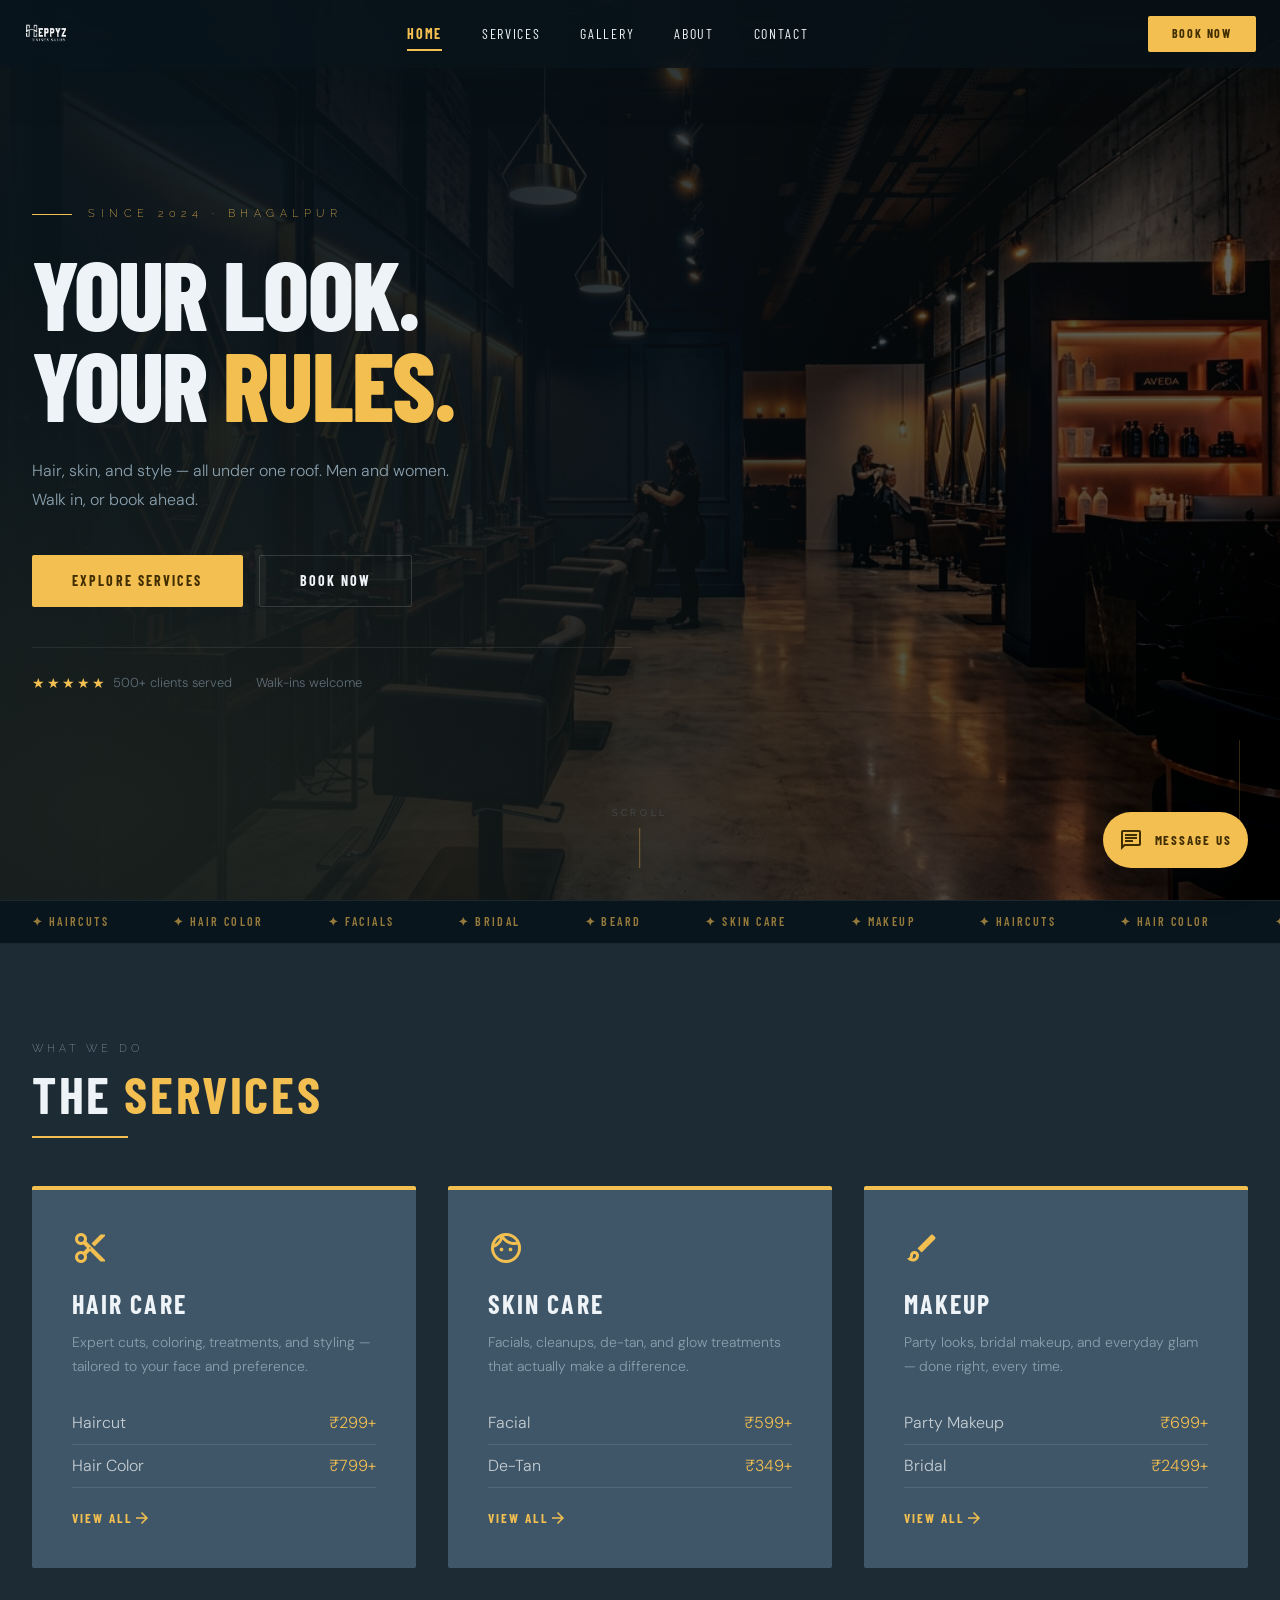
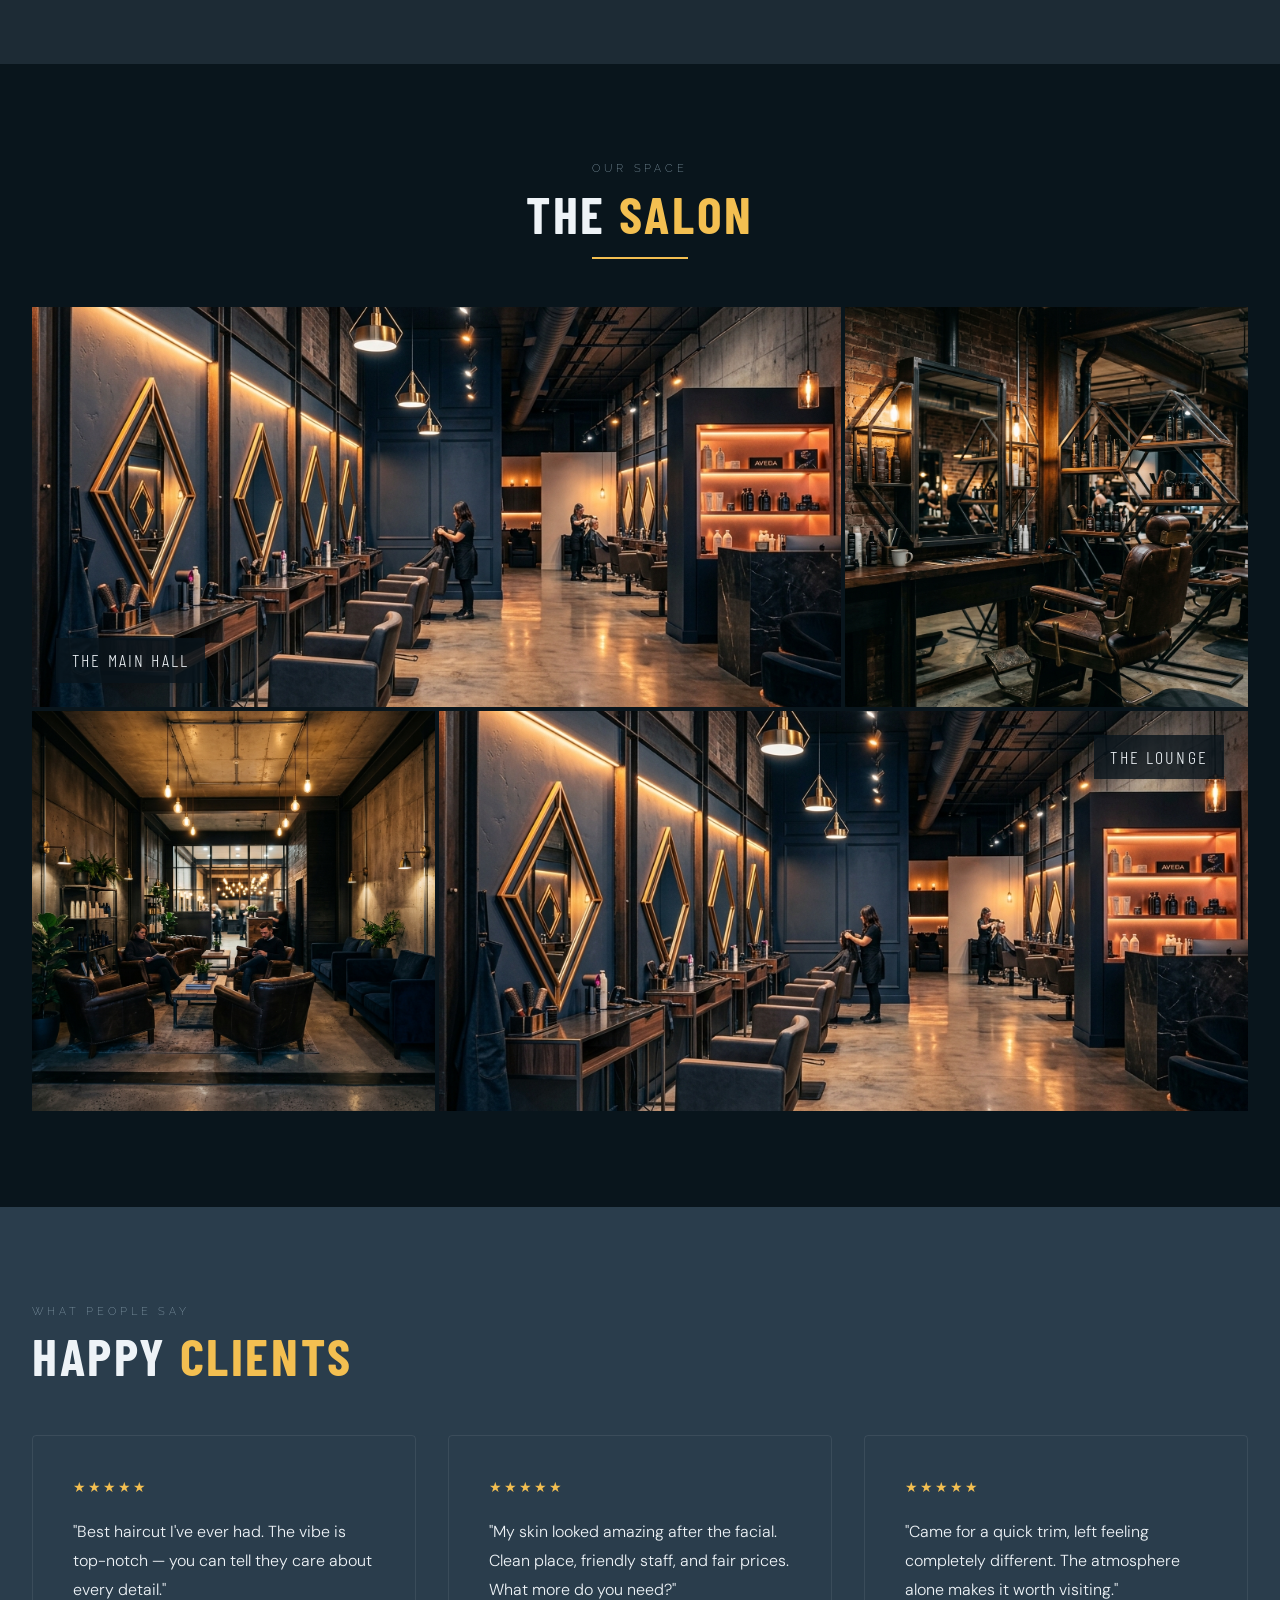
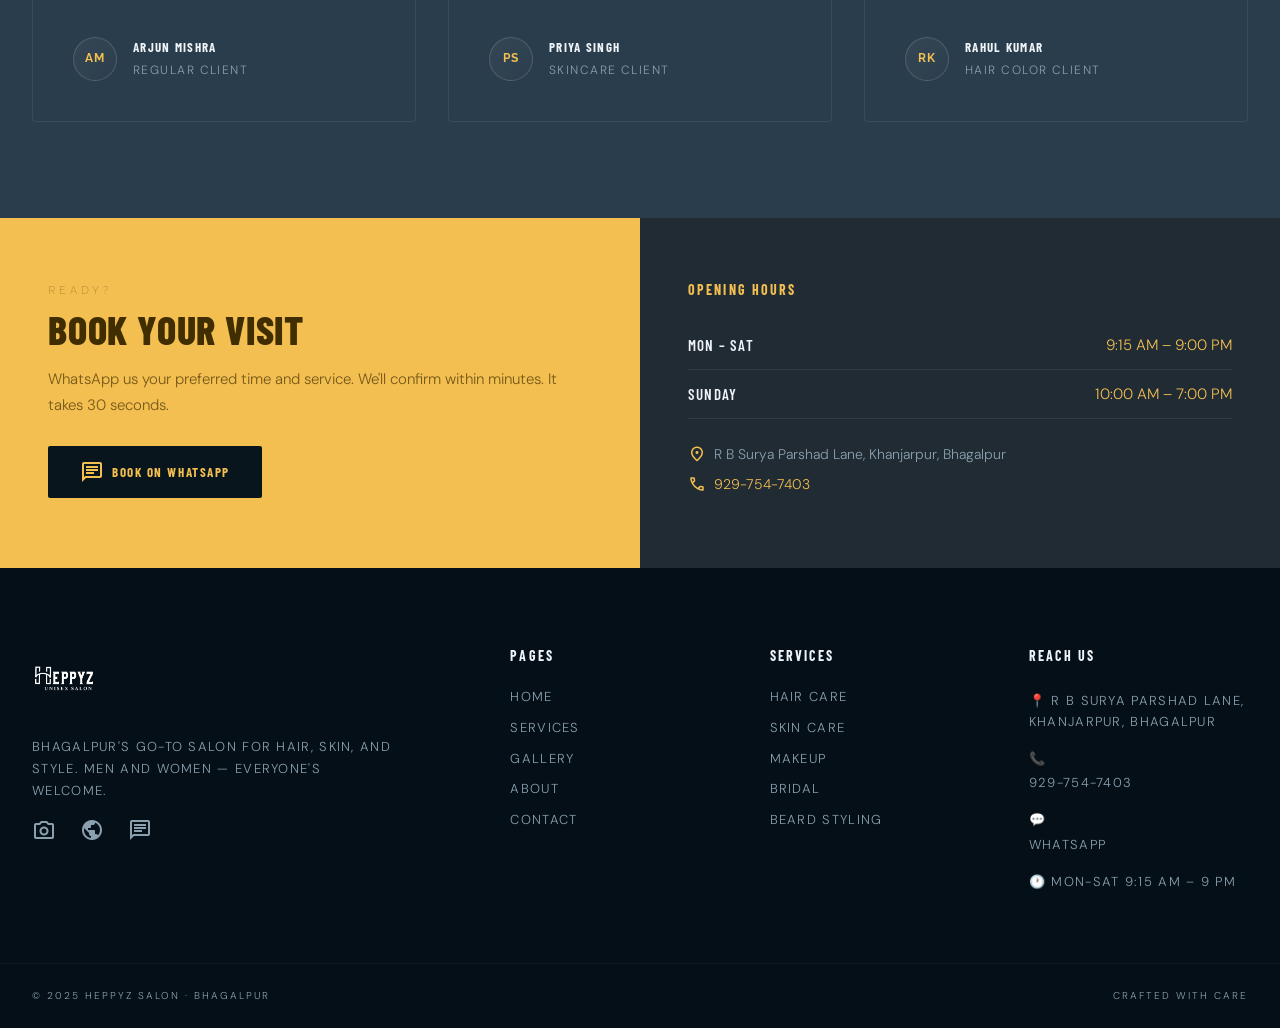
==== commit 6441b181: "Update Google Maps to actual Heppyz Salon location with correct Place ID and coordinates" ====
--- a/index.html
+++ b/index.html
@@ -48,6 +48,12 @@
       "addressRegion": "Bihar",
       "addressCountry": "IN"
     },
+    "geo": {
+      "@type": "GeoCoordinates",
+      "latitude": 25.2587487,
+      "longitude": 86.9924005
+    },
+    "hasMap": "https://www.google.com/maps/place/Heppyz+Salon/@25.2587535,86.9898256,17z/data=!3m1!4b1!4m6!3m5!1s0x39f0373134cb7d3f:0xa2f8308fb6f463bb!8m2!3d25.2587487!4d86.9924005!16s%2Fg%2F11xvxskjmg",
     "openingHoursSpecification": [
       { "@type": "OpeningHoursSpecification", "dayOfWeek": ["Monday","Tuesday","Wednesday","Thursday","Friday","Saturday"], "opens": "09:15", "closes": "21:00" },
       { "@type": "OpeningHoursSpecification", "dayOfWeek": "Sunday", "opens": "10:00", "closes": "19:00" }
@@ -288,7 +294,7 @@
           <tr><td>Sunday</td><td>10:00 AM – 7:00 PM</td></tr>
         </table>
         <div class="cta-contact-info">
-          <p class="cta-contact-line"><span class="material-symbols-outlined cta-contact-icon">location_on</span> R B Surya Parshad Lane, Khanjarpur, Bhagalpur</p>
+          <p class="cta-contact-line"><span class="material-symbols-outlined cta-contact-icon">location_on</span> <a href="https://www.google.com/maps/place/Heppyz+Salon/@25.2587535,86.9898256,17z/data=!3m1!4b1!4m6!3m5!1s0x39f0373134cb7d3f:0xa2f8308fb6f463bb!8m2!3d25.2587487!4d86.9924005!16s%2Fg%2F11xvxskjmg" target="_blank" rel="noopener noreferrer" style="color:var(--text-secondary); text-decoration:none;">R B Surya Parshad Lane, Khanjarpur, Bhagalpur</a></p>
           <p class="cta-contact-line"><span class="material-symbols-outlined cta-contact-icon">call</span> <a href="tel:9297547403" class="cta-phone-link">929-754-7403</a></p>
         </div>
       </div>
@@ -327,7 +333,7 @@
       </div>
       <div class="footer-col">
         <h4>Reach Us</h4>
-        <p>📍 R B Surya Parshad Lane, Khanjarpur, Bhagalpur</p>
+        <p><a href="https://www.google.com/maps/place/Heppyz+Salon/@25.2587535,86.9898256,17z/data=!3m1!4b1!4m6!3m5!1s0x39f0373134cb7d3f:0xa2f8308fb6f463bb!8m2!3d25.2587487!4d86.9924005!16s%2Fg%2F11xvxskjmg" target="_blank" rel="noopener noreferrer">📍 R B Surya Parshad Lane, Khanjarpur, Bhagalpur</a></p>
         <p>📞 <a href="tel:9297547403">929-754-7403</a></p>
         <p>💬 <a href="https://wa.me/919297547403" target="_blank" rel="noopener noreferrer">WhatsApp</a></p>
         <p>🕐 Mon-Sat 9:15 AM – 9 PM</p>
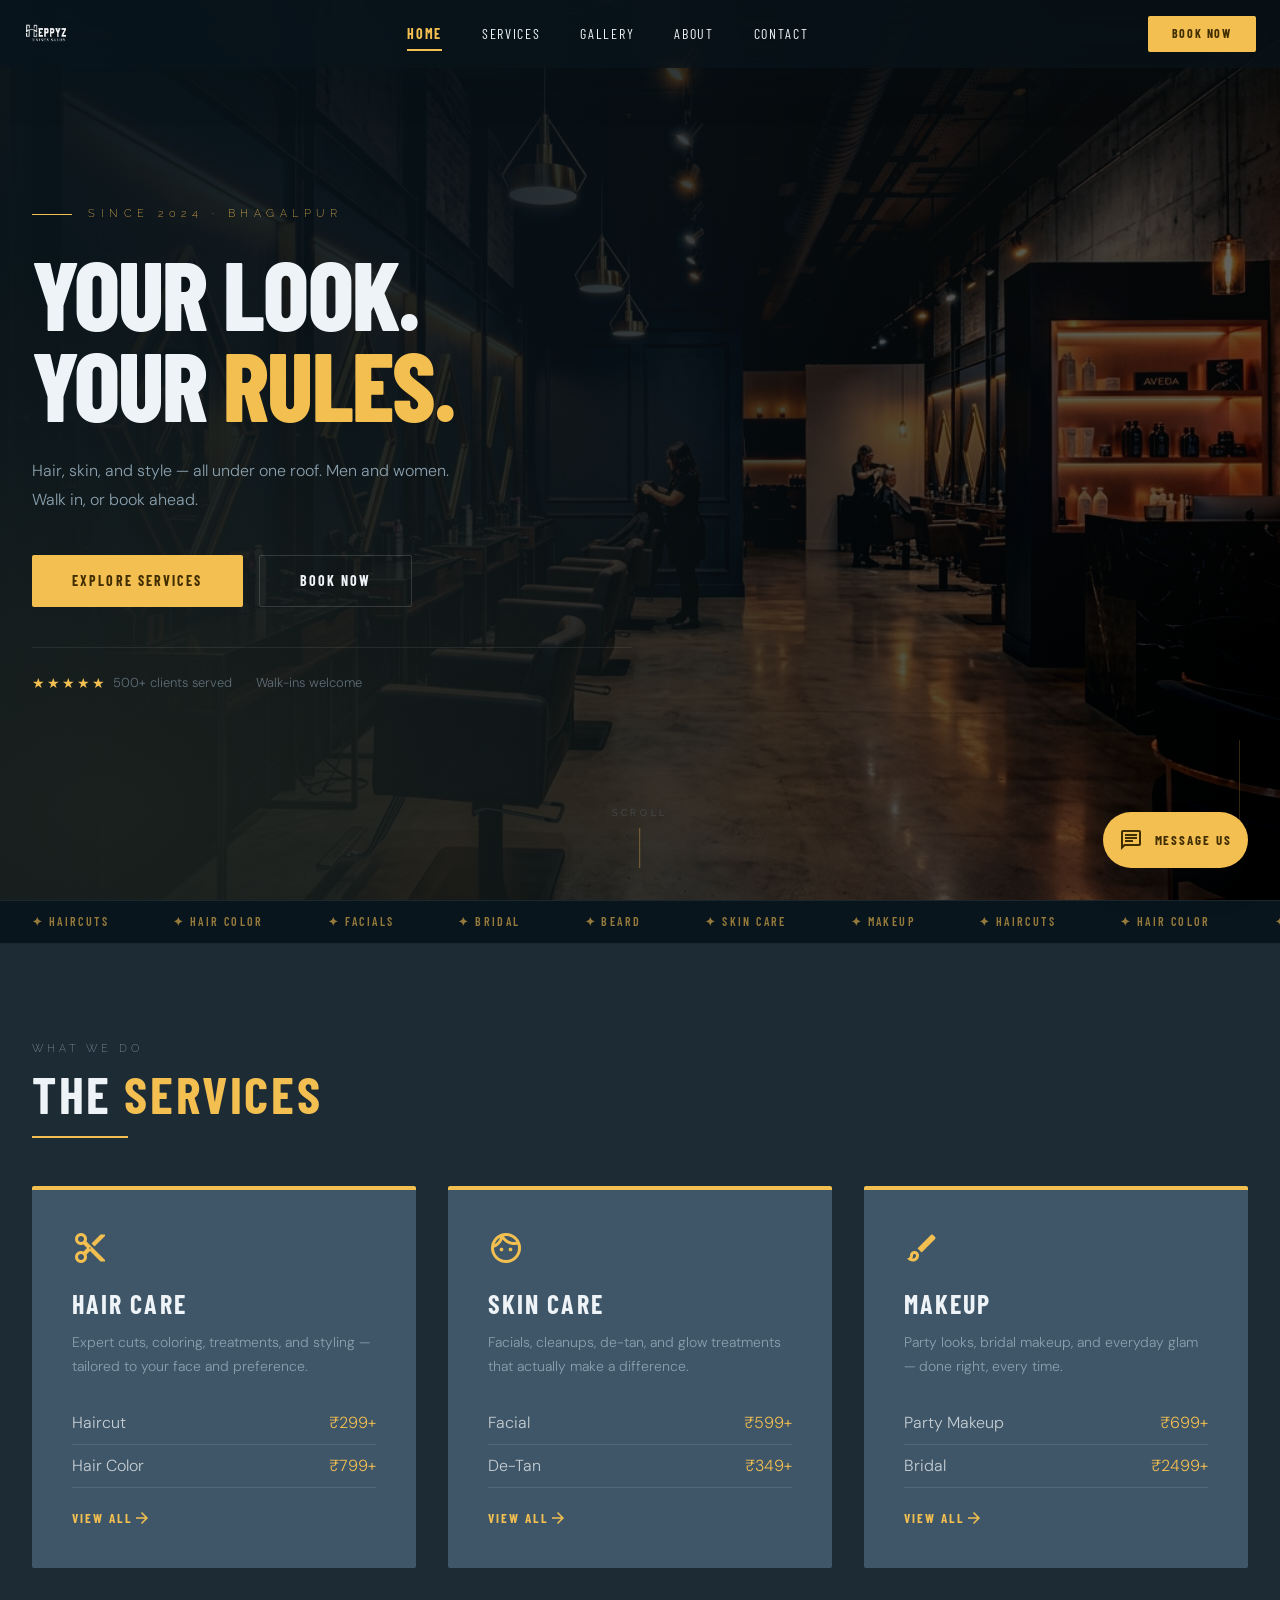
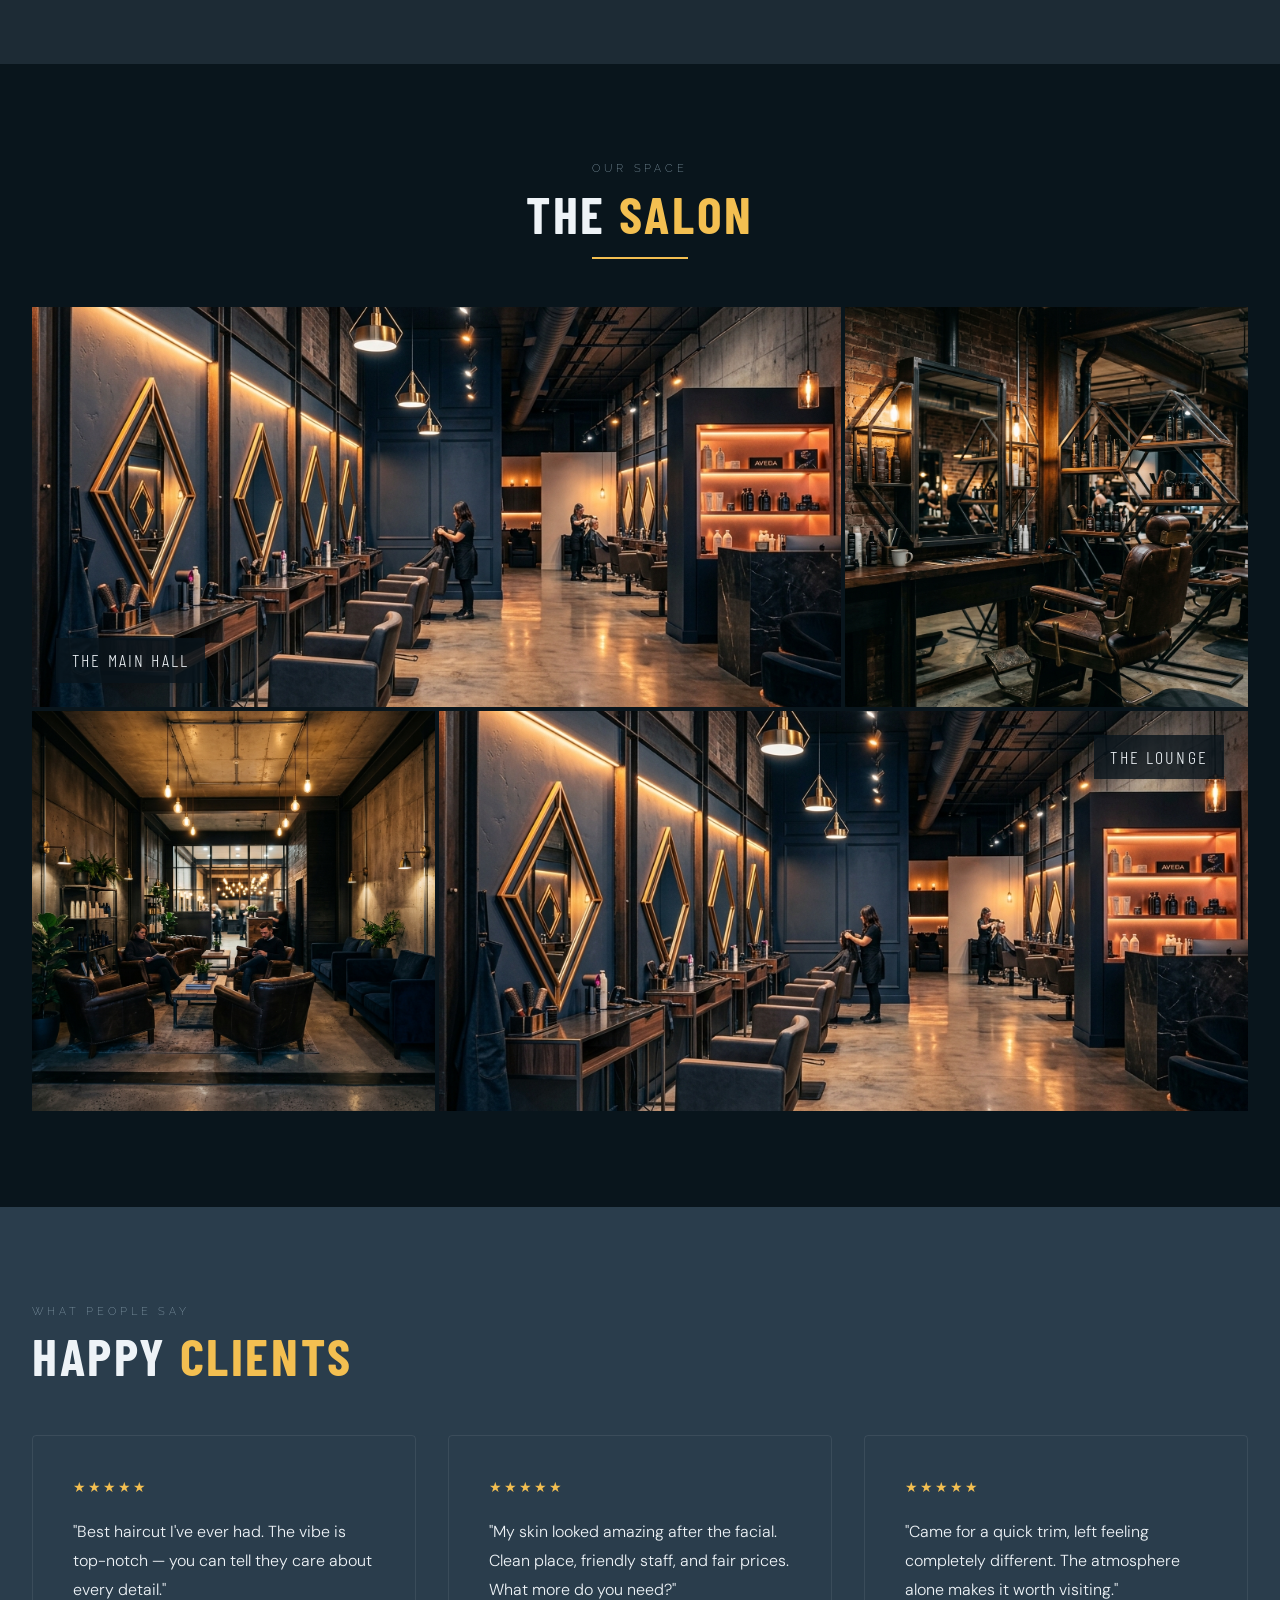
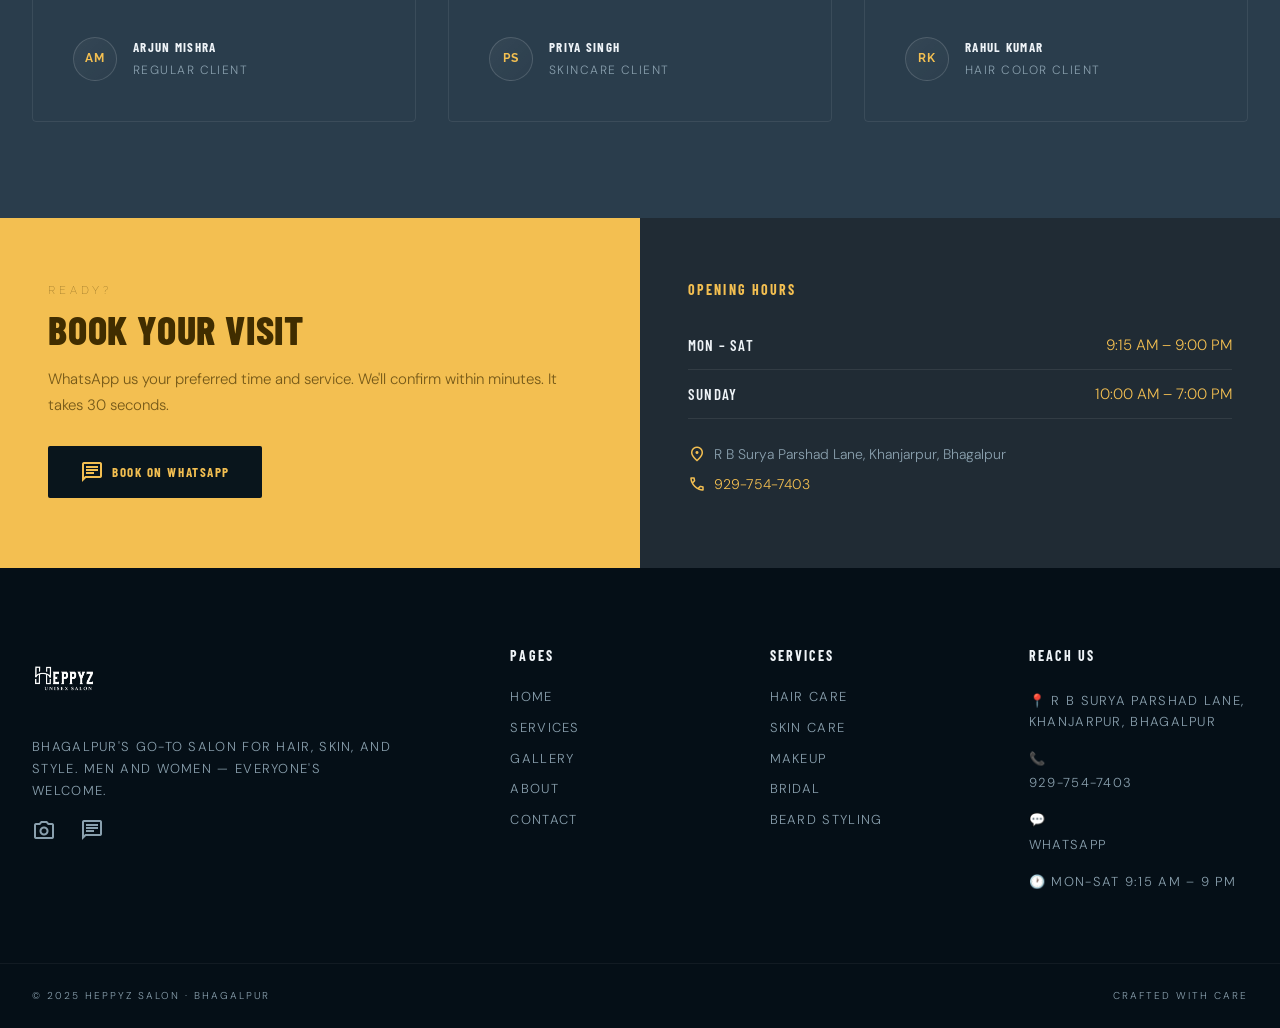
==== commit 5de56a13: "Add real Instagram link, remove dummy Facebook icon from all pages" ====
--- a/index.html
+++ b/index.html
@@ -310,8 +310,7 @@
         <img src="logo/heppy_salon_white.png" alt="Heppyz Salon" class="footer-logo">
         <p class="footer-brand-desc">Bhagalpur's go-to salon for hair, skin, and style. Men and women — everyone's welcome.</p>
         <div class="footer-social">
-          <a href="#" aria-label="Instagram" rel="noopener noreferrer"><span class="material-symbols-outlined">photo_camera</span></a>
-          <a href="#" aria-label="Facebook" rel="noopener noreferrer"><span class="material-symbols-outlined">public</span></a>
+          <a href="https://www.instagram.com/heppyzsalon" aria-label="Instagram" target="_blank" rel="noopener noreferrer"><span class="material-symbols-outlined">photo_camera</span></a>
           <a href="https://wa.me/919297547403" aria-label="WhatsApp" target="_blank" rel="noopener noreferrer"><span class="material-symbols-outlined">chat</span></a>
         </div>
       </div>
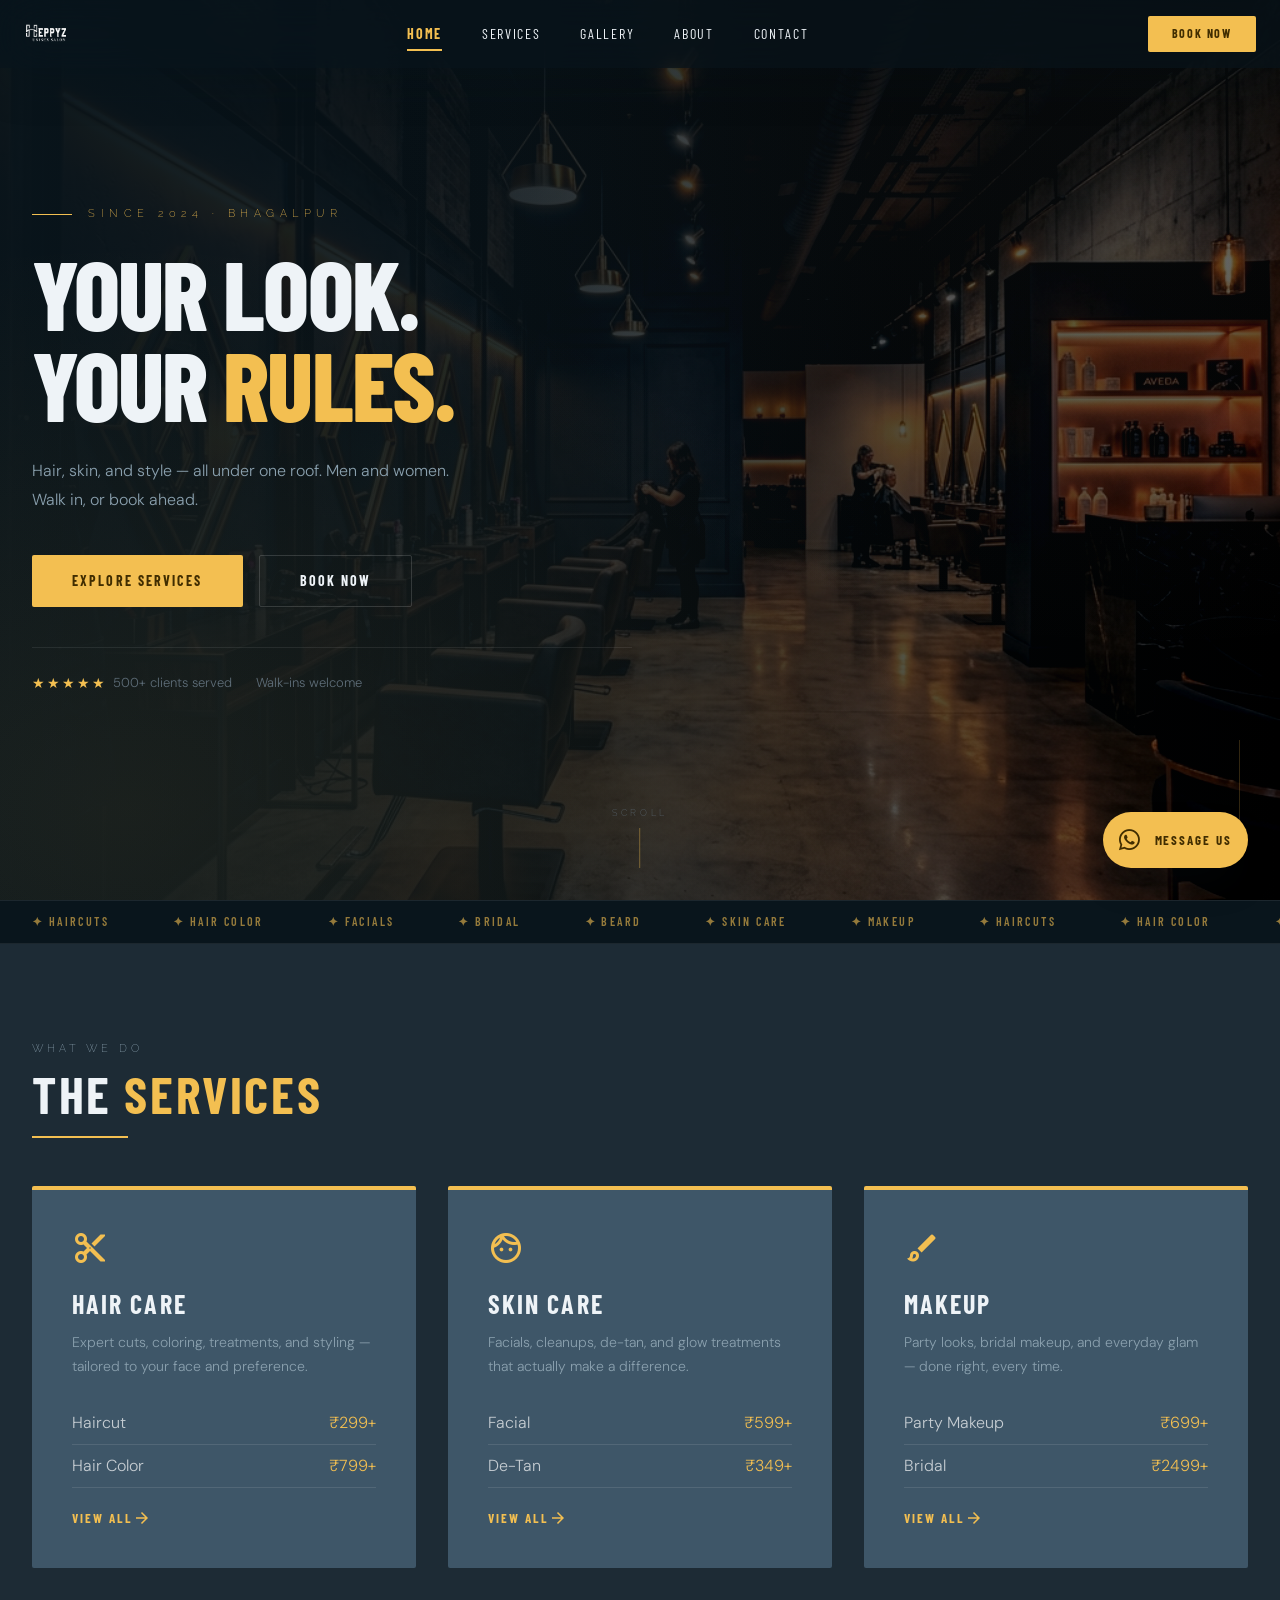
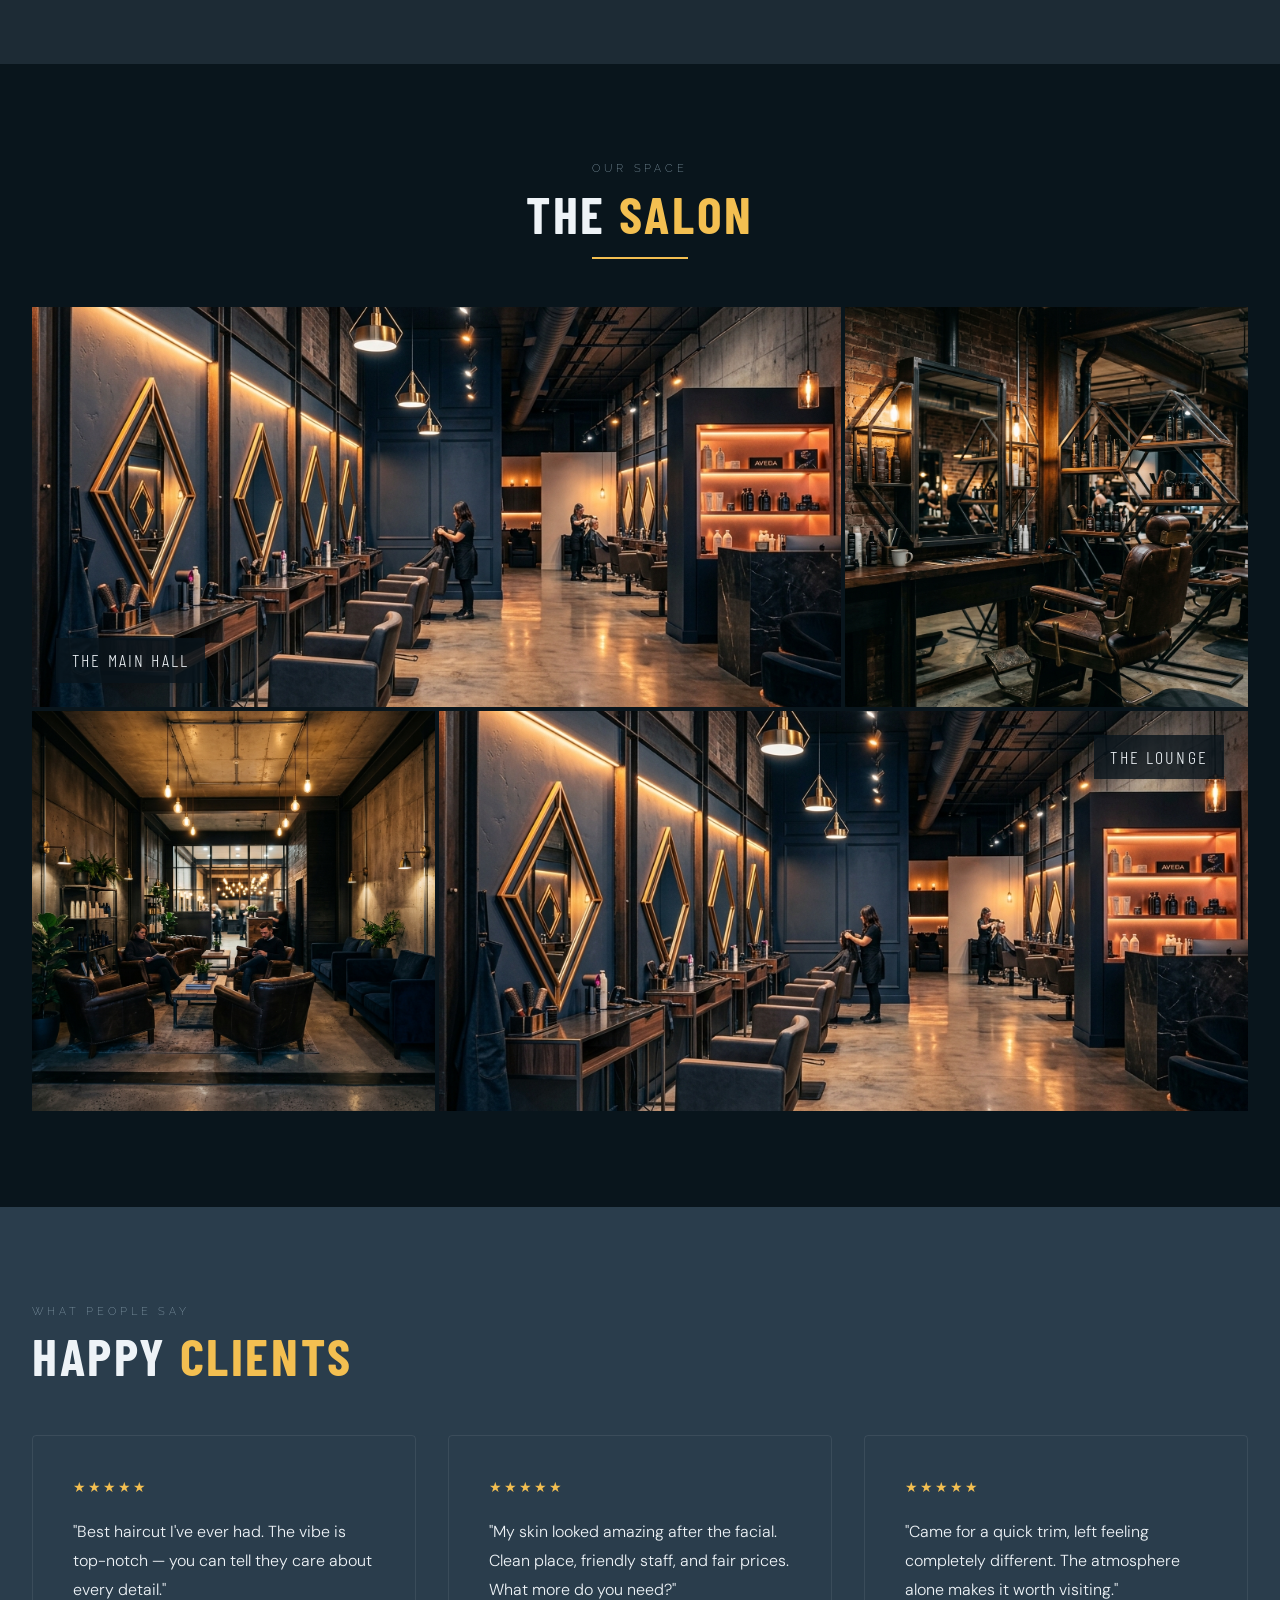
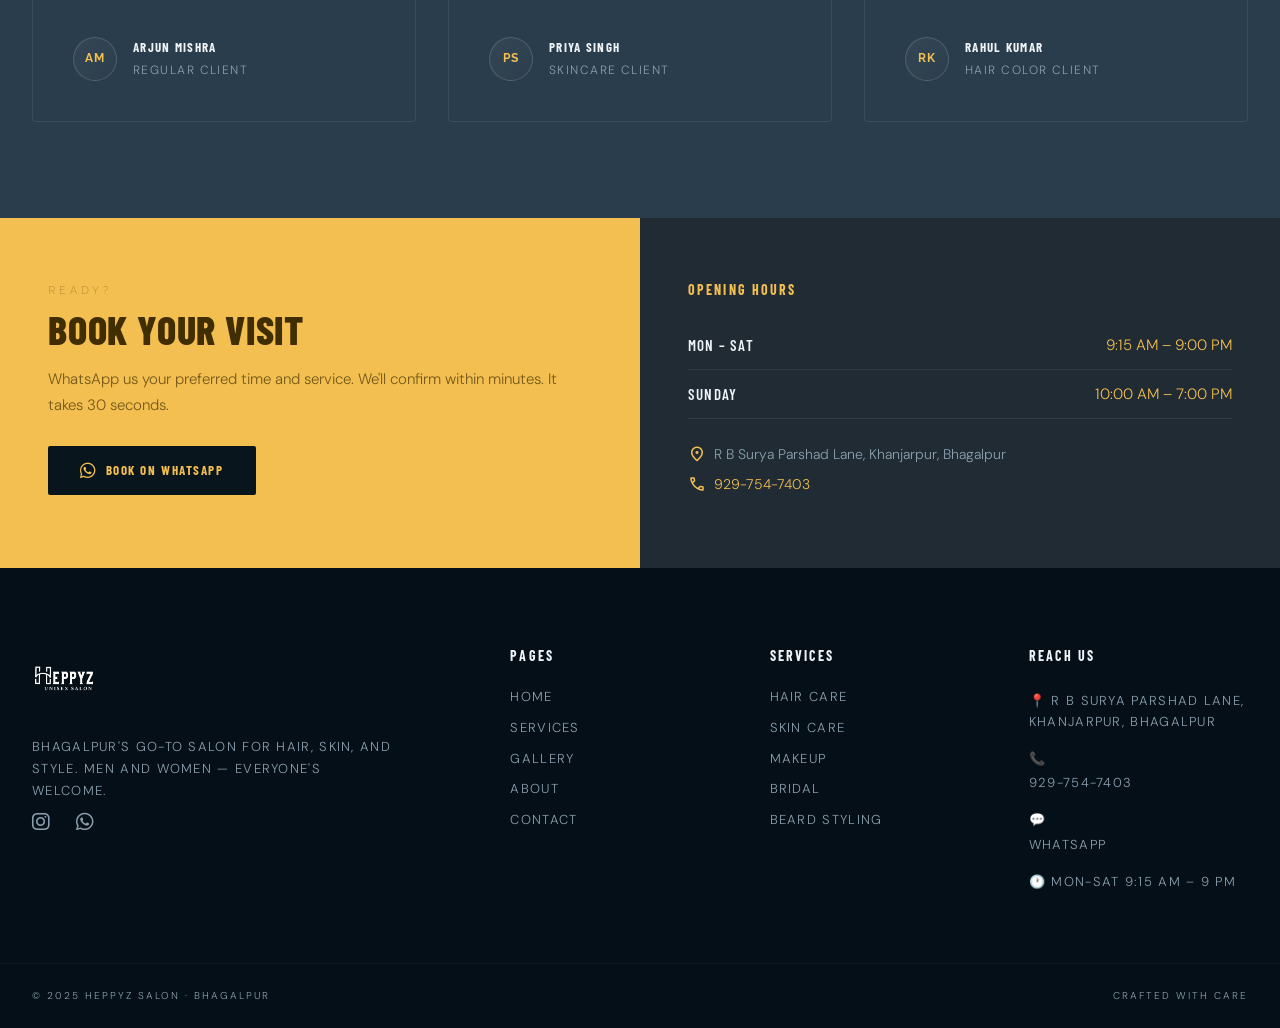
==== commit 973986b4: "style(brand): replace placeholder social icons with authentic Instagram and WhatsApp logos" ====
--- a/index.html
+++ b/index.html
@@ -24,6 +24,7 @@
   <link rel="preconnect" href="https://fonts.gstatic.com" crossorigin>
   <link href="https://fonts.googleapis.com/css2?family=Barlow+Condensed:wght@400;600;700;800&family=DM+Sans:wght@300;400;500&family=Raleway:wght@200;300&display=swap" rel="stylesheet">
   <link href="https://fonts.googleapis.com/css2?family=Material+Symbols+Outlined:wght,FILL@100..700,0..1&display=swap" rel="stylesheet">
+  <link rel="stylesheet" href="https://cdnjs.cloudflare.com/ajax/libs/font-awesome/6.5.1/css/all.min.css" integrity="sha512-DTOQO9RWCH3ppGqcWaEA1BIZOC6xxalwEsw9c2QQeAIftl+Vegovlnee1c9QX4TctnWMn13TZye+giMm8e2LwA==" crossorigin="anonymous" referrerpolicy="no-referrer" />
 
   <!-- CSS -->
   <link rel="stylesheet" href="css/reset.css">
@@ -284,7 +285,7 @@
         <h3>BOOK YOUR VISIT</h3>
         <p>WhatsApp us your preferred time and service. We'll confirm within minutes. It takes 30 seconds.</p>
         <a href="https://wa.me/919297547403?text=Hi%20Heppyz%2C%20I%20want%20to%20book%20an%20appointment." class="btn-dark" target="_blank" rel="noopener noreferrer">
-          <span class="material-symbols-outlined">chat</span> BOOK ON WHATSAPP
+          <i class="fa-brands fa-whatsapp"></i> BOOK ON WHATSAPP
         </a>
       </div>
       <div class="cta-banner__right">
@@ -310,8 +311,8 @@
         <img src="logo/heppy_salon_white.png" alt="Heppyz Salon" class="footer-logo">
         <p class="footer-brand-desc">Bhagalpur's go-to salon for hair, skin, and style. Men and women — everyone's welcome.</p>
         <div class="footer-social">
-          <a href="https://www.instagram.com/heppyzsalon" aria-label="Instagram" target="_blank" rel="noopener noreferrer"><span class="material-symbols-outlined">photo_camera</span></a>
-          <a href="https://wa.me/919297547403" aria-label="WhatsApp" target="_blank" rel="noopener noreferrer"><span class="material-symbols-outlined">chat</span></a>
+          <a href="https://www.instagram.com/heppyzsalon" aria-label="Instagram" target="_blank" rel="noopener noreferrer"><i class="fa-brands fa-instagram"></i></a>
+          <a href="https://wa.me/919297547403" aria-label="WhatsApp" target="_blank" rel="noopener noreferrer"><i class="fa-brands fa-whatsapp"></i></a>
         </div>
       </div>
       <div class="footer-col">
@@ -346,7 +347,7 @@
 
   <!-- WHATSAPP FLOAT -->
   <a href="https://wa.me/919297547403?text=Hi%20Heppyz!%20I%20want%20to%20book%20an%20appointment." class="whatsapp-float" target="_blank" aria-label="Chat on WhatsApp" rel="noopener noreferrer">
-    <span class="material-symbols-outlined">chat</span>
+    <i class="fa-brands fa-whatsapp"></i>
     <span>Message Us</span>
   </a>
 
--- a/css/components.css
+++ b/css/components.css
@@ -41,6 +41,11 @@
   transition: all var(--dur-mid);
 }
 .btn-dark:hover { transform: translateY(-2px); }
+
+.btn-primary i, .btn-ghost i, .btn-dark i {
+  font-size: 18px;
+  line-height: 1;
+}
 
 /* ══════════════════════════════════════════════
    NAVBAR — Glass Industrial
@@ -349,7 +354,7 @@
   box-shadow: 0 0 15px rgba(var(--gold-rgb), 0.4);
   transform: scale(1.05);
 }
-.whatsapp-float svg { width: 24px; height: 24px; fill: currentColor; }
+.whatsapp-float svg, .whatsapp-float i { width: 24px; height: 24px; font-size: 24px; display: inline-flex; align-items: center; justify-content: center; fill: currentColor; }
 .whatsapp-float span { display: none; }
 @media (min-width: 768px) { .whatsapp-float span { display: inline; } }
 
@@ -428,6 +433,10 @@
 .footer-social a {
   color: var(--text-secondary); font-size: 20px;
   transition: color var(--dur-mid);
+  display: inline-flex; align-items: center; justify-content: center;
+}
+.footer-social a i {
+  font-size: 20px;
 }
 .footer-social a:hover { color: var(--text-bright); }
 .footer-bottom {
@@ -477,7 +486,8 @@
   .footer-social {
     gap: 16px !important;
   }
-  .footer-social a .material-symbols-outlined {
+  .footer-social a .material-symbols-outlined,
+  .footer-social a i {
     font-size: 18px !important;
   }
   .footer-bottom {
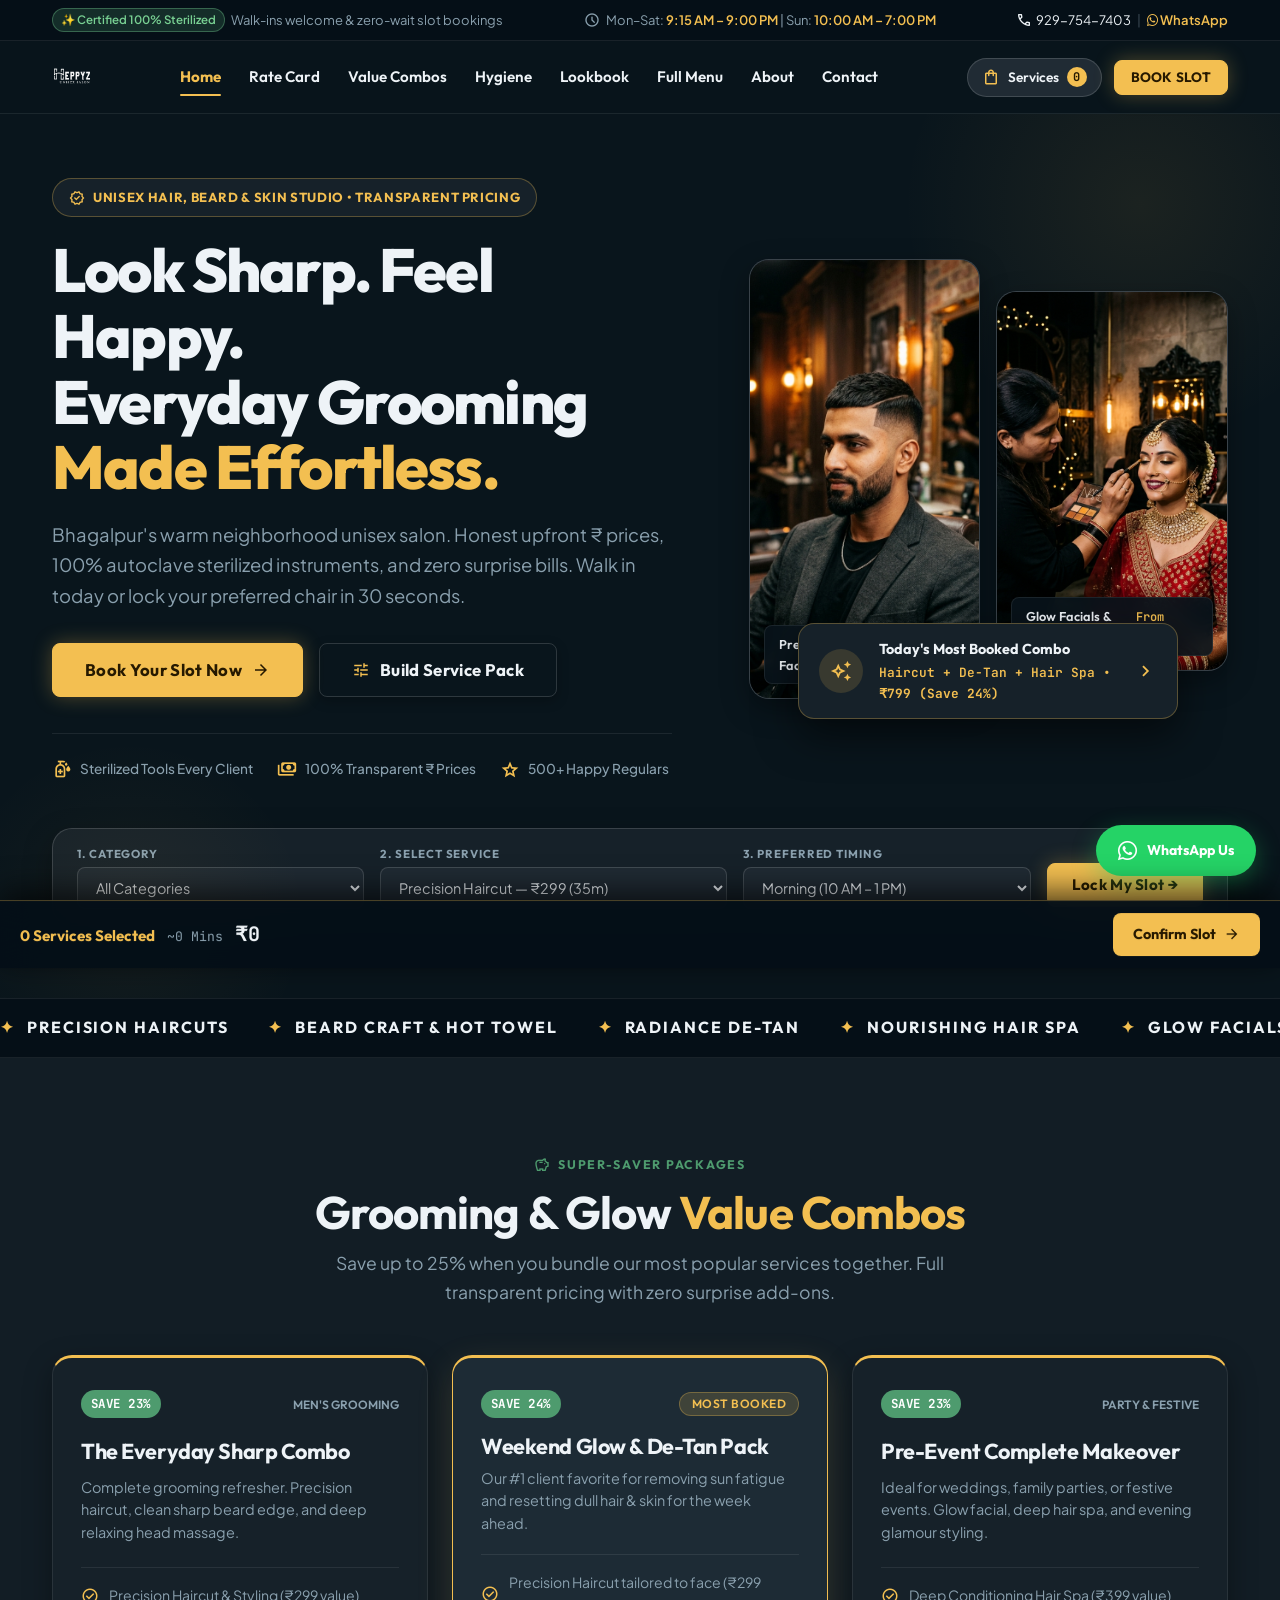
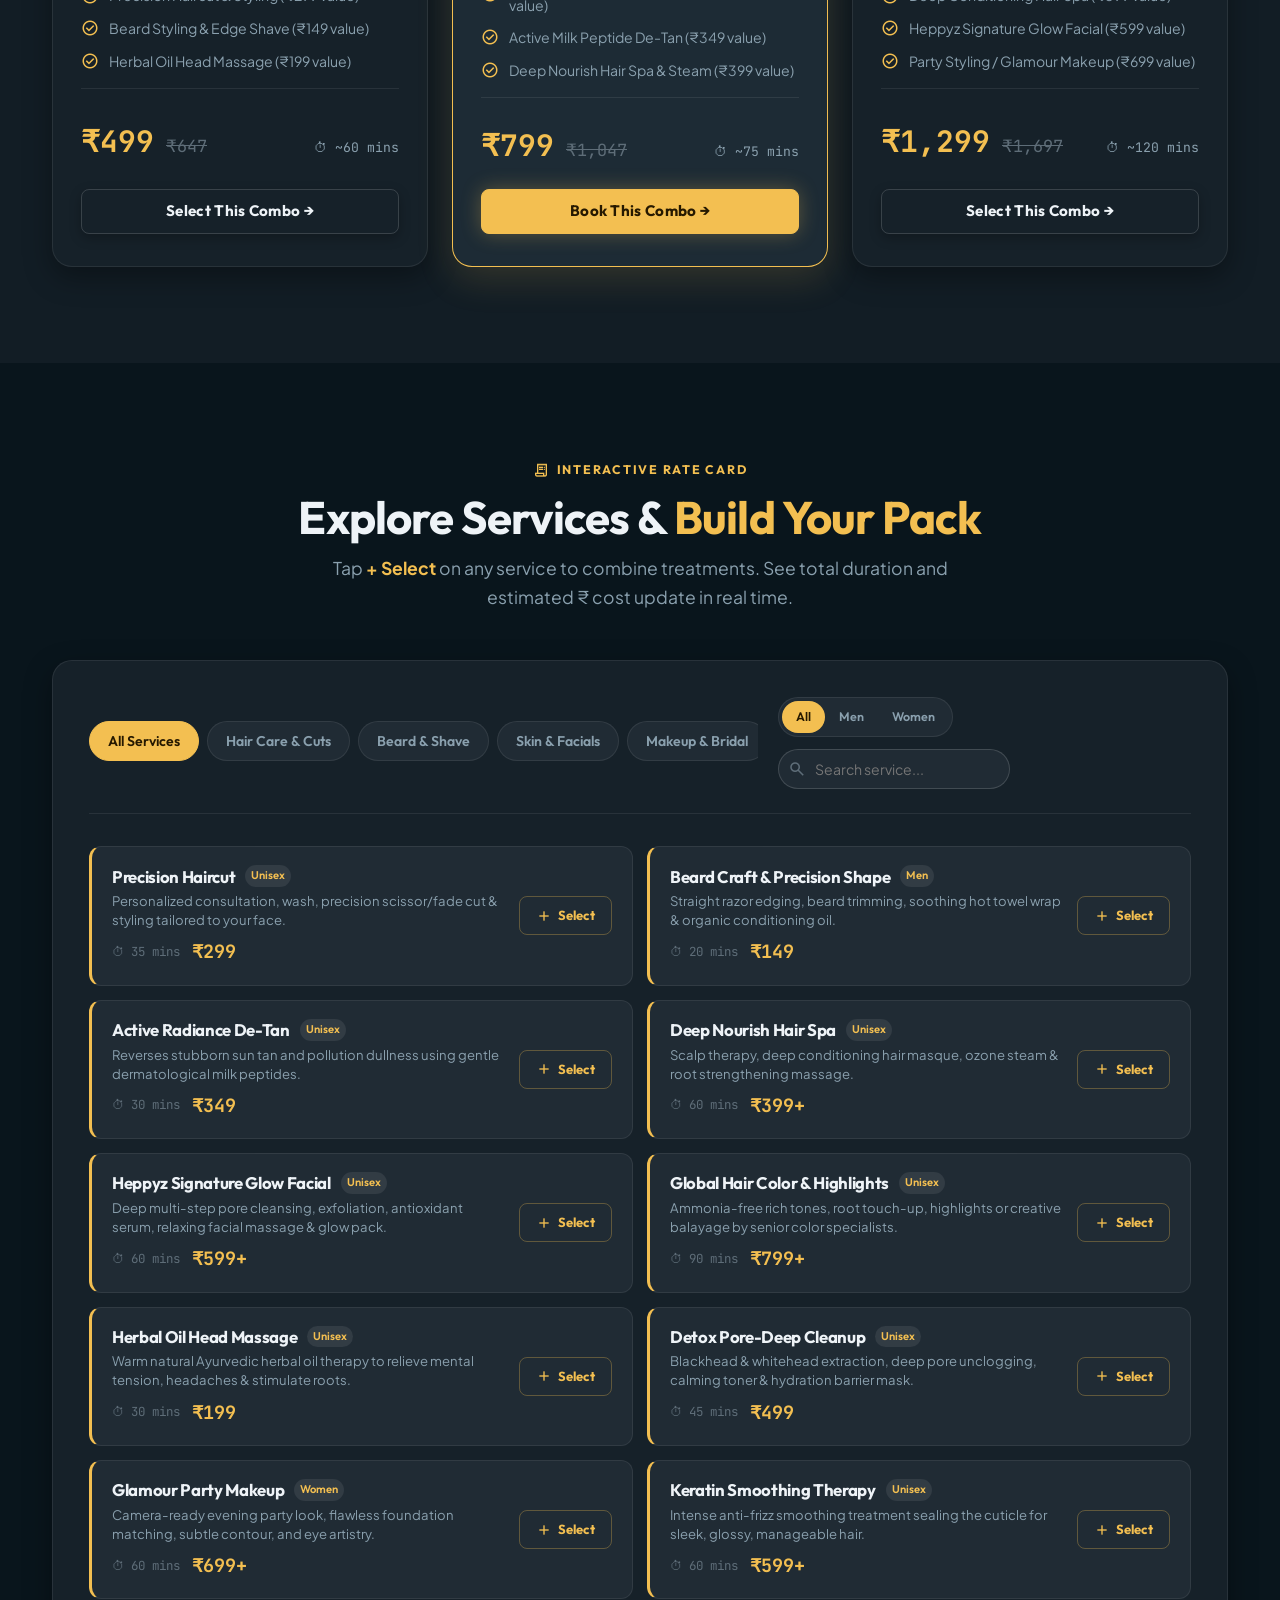
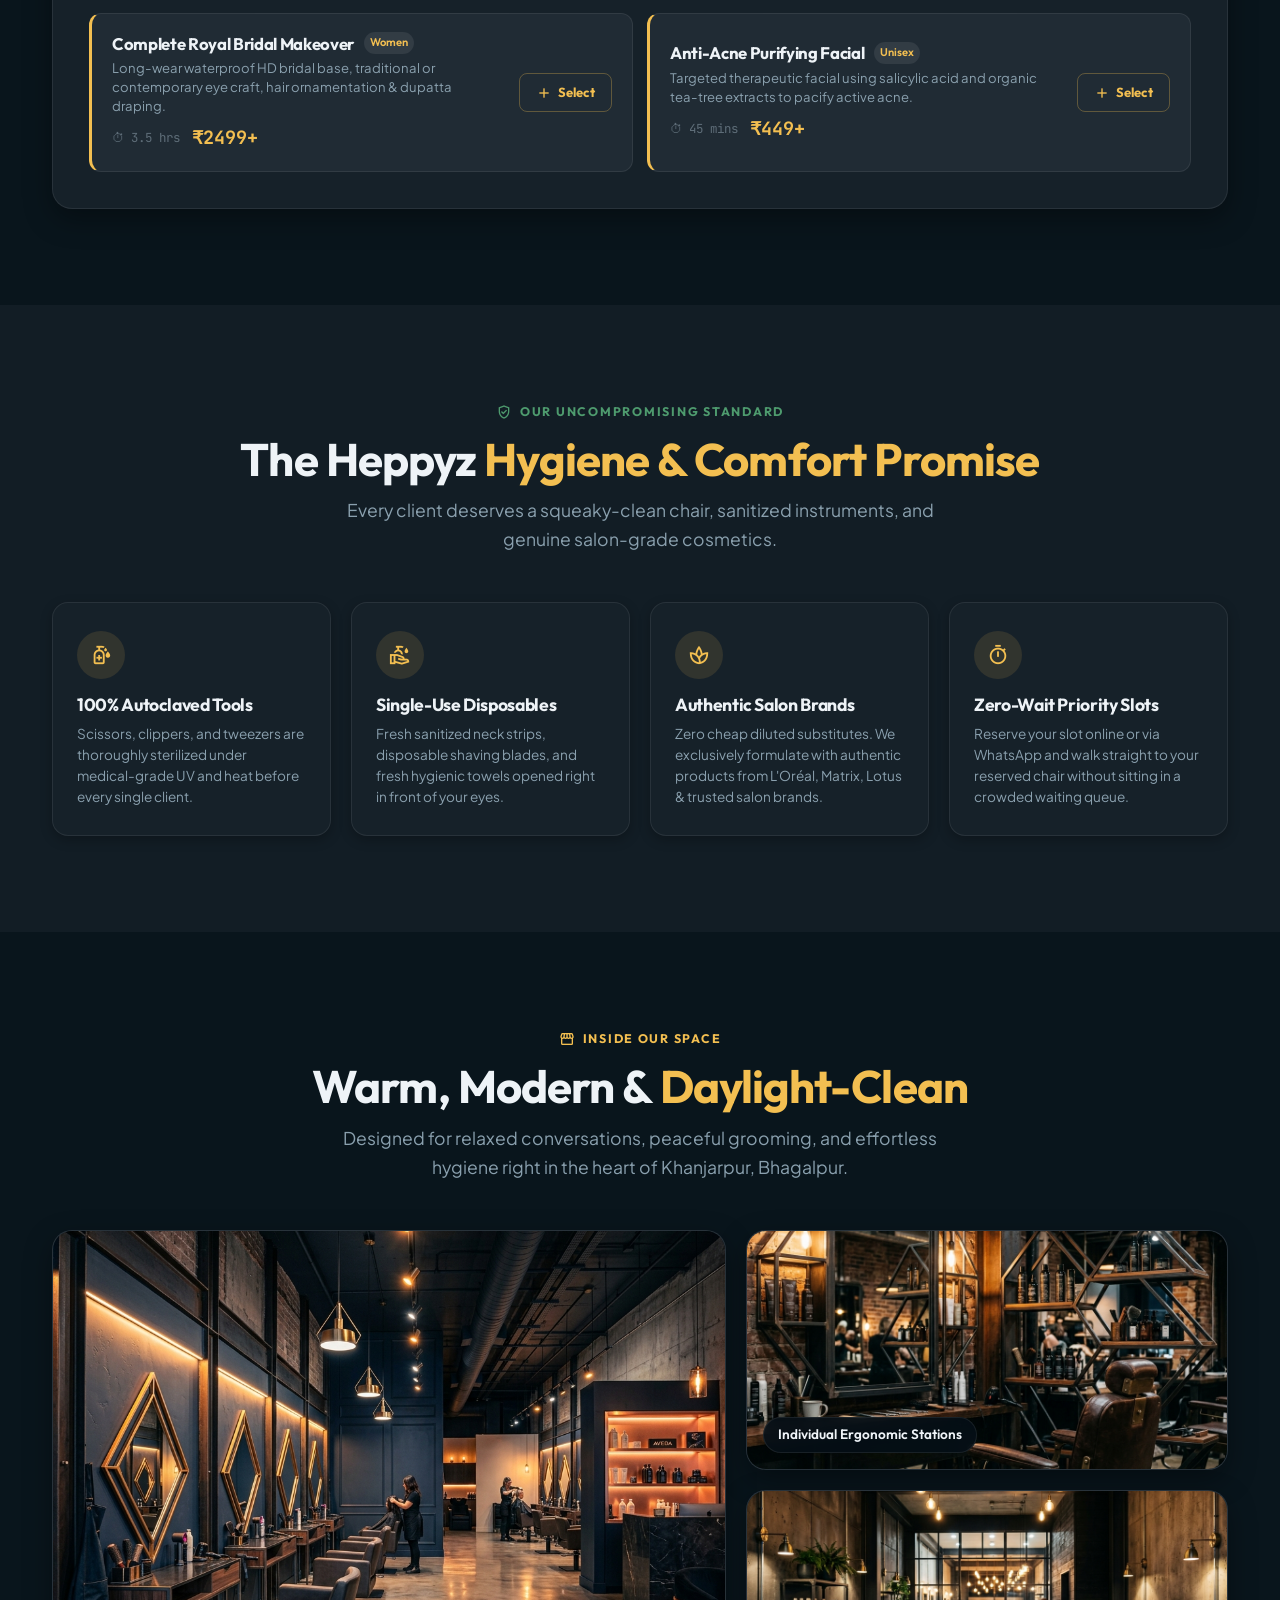
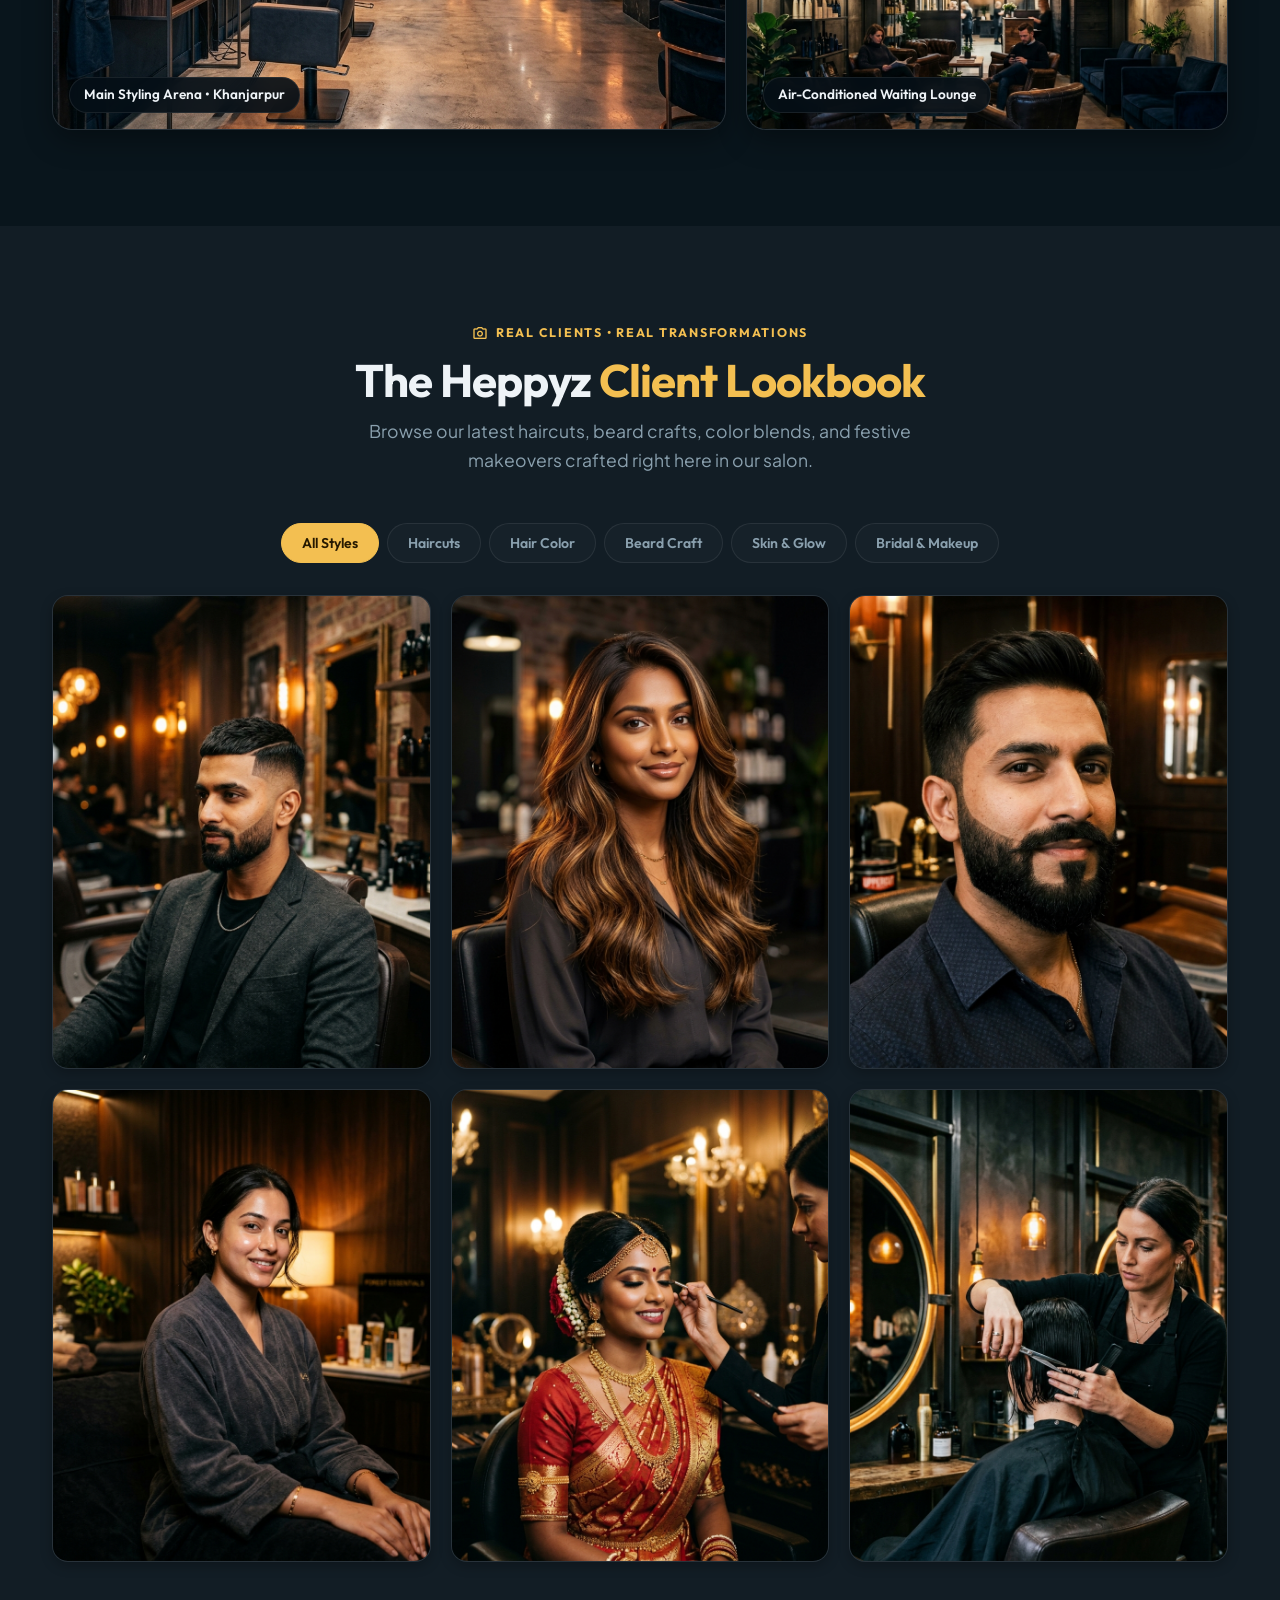
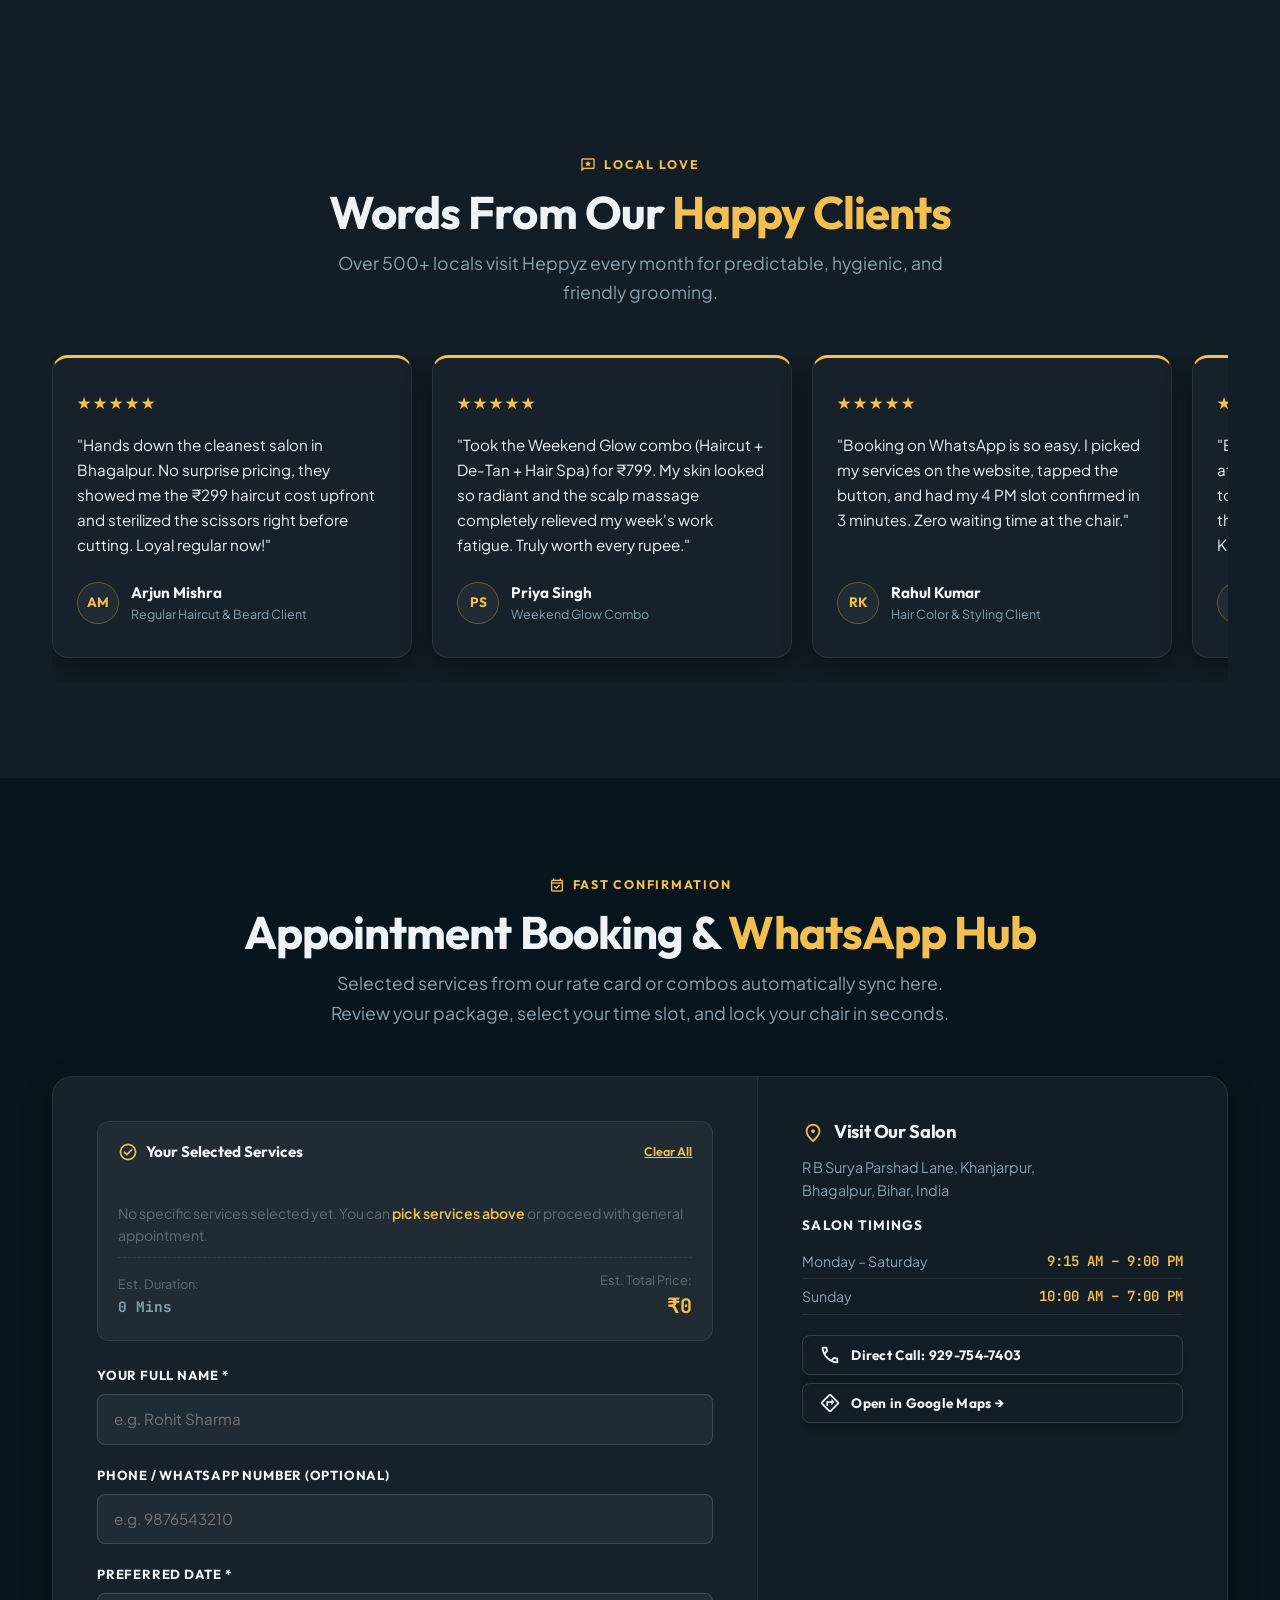
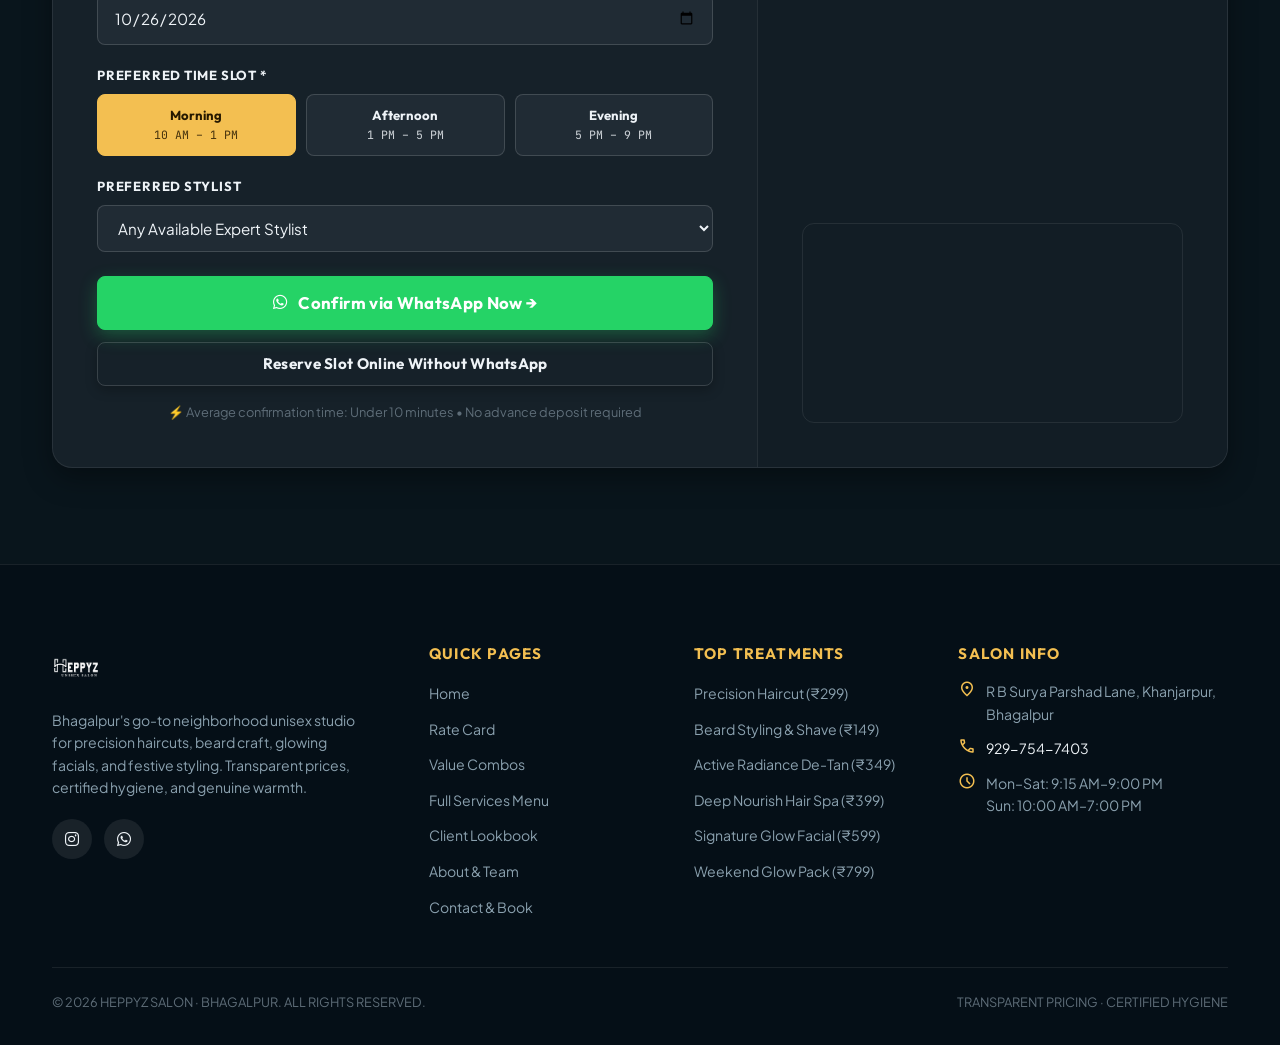
==== commit 35dbf734: "feat: complete premium redesign with original brand palette and full mobile responsiveness" ====
--- a/index.html
+++ b/index.html
@@ -2,51 +2,54 @@
 <html lang="en">
 <head>
   <meta charset="UTF-8">
-  <meta name="viewport" content="width=device-width, initial-scale=1.0">
-  <title>HEPPYZ SALON | Unisex Salon in Bhagalpur</title>
-  <meta name="description" content="Bhagalpur's finest unisex salon. Expert cuts, skincare, bridal makeup. Walk-ins welcome. Book on WhatsApp.">
+  <meta name="viewport" content="width=device-width, initial-scale=1.0, viewport-fit=cover">
+  <title>HEPPYZ SALON | Premium Unisex Hair, Beard &amp; Beauty Salon in Bhagalpur</title>
+  <meta name="description" content="Bhagalpur's favorite neighborhood unisex salon. Transparent ₹ pricing, 100% sterilized tools, expert hair styling, beard craft, facials &amp; combos. Walk-ins welcome!">
   <link rel="canonical" href="https://heppyzsalon.com/">
   <link rel="icon" type="image/png" href="favicon.png">
 
-  <!-- Open Graph -->
+  <!-- Open Graph / Meta -->
   <meta property="og:type" content="website">
   <meta property="og:site_name" content="Heppyz Salon">
-  <meta property="og:title" content="HEPPYZ SALON | Unisex Salon in Bhagalpur">
-  <meta property="og:description" content="Bhagalpur's finest unisex salon. Expert cuts, skincare, bridal makeup.">
+  <meta property="og:title" content="HEPPYZ SALON | Transparent Pricing Unisex Salon in Bhagalpur">
+  <meta property="og:description" content="Look sharp, feel happy. Upfront ₹ prices, certified hygiene, and easy slot booking via WhatsApp.">
   <meta property="og:url" content="https://heppyzsalon.com/">
   <meta property="og:image" content="https://heppyzsalon.com/images/hero/hero-main.png">
   <meta name="twitter:card" content="summary_large_image">
   <meta name="twitter:title" content="HEPPYZ SALON | Unisex Salon in Bhagalpur">
-  <meta name="twitter:description" content="Bhagalpur's finest unisex salon. Expert cuts, skincare, bridal makeup.">
-
-  <!-- Fonts -->
+  <meta name="twitter:description" content="Look sharp, feel happy. Upfront ₹ prices, certified hygiene, and easy slot booking.">
+
+  <!-- Google Fonts: Outfit, Plus Jakarta Sans, JetBrains Mono -->
   <link rel="preconnect" href="https://fonts.googleapis.com">
   <link rel="preconnect" href="https://fonts.gstatic.com" crossorigin>
-  <link href="https://fonts.googleapis.com/css2?family=Barlow+Condensed:wght@400;600;700;800&family=DM+Sans:wght@300;400;500&family=Raleway:wght@200;300&display=swap" rel="stylesheet">
+  <link href="https://fonts.googleapis.com/css2?family=JetBrains+Mono:wght@500;600;700&family=Outfit:wght@400;500;600;700;800&family=Plus+Jakarta+Sans:wght@400;500;600;700&display=swap" rel="stylesheet">
   <link href="https://fonts.googleapis.com/css2?family=Material+Symbols+Outlined:wght,FILL@100..700,0..1&display=swap" rel="stylesheet">
-  <link rel="stylesheet" href="https://cdnjs.cloudflare.com/ajax/libs/font-awesome/6.5.1/css/all.min.css" integrity="sha512-DTOQO9RWCH3ppGqcWaEA1BIZOC6xxalwEsw9c2QQeAIftl+Vegovlnee1c9QX4TctnWMn13TZye+giMm8e2LwA==" crossorigin="anonymous" referrerpolicy="no-referrer" />
-
-  <!-- CSS -->
+  <link rel="stylesheet" href="https://cdnjs.cloudflare.com/ajax/libs/font-awesome/6.5.1/css/all.min.css" integrity="sha512-DTOQO9RWCH3ppGqcWaEA1BIZOC6xxalwEsw9c2QQeAIftl+Vegovlnee1c9QX4TctnWMn13TZye+giMm8e2LwA==" crossorigin="anonymous" referrerpolicy="no-referrer">
+
+  <!-- CSS System -->
   <link rel="stylesheet" href="css/reset.css">
   <link rel="stylesheet" href="css/variables.css">
   <link rel="stylesheet" href="css/global.css">
   <link rel="stylesheet" href="css/components.css">
   <link rel="stylesheet" href="css/pages/home.css">
 
-  <!-- JSON-LD Schema -->
+  <!-- JSON-LD LocalBusiness & BeautySalon Schema -->
   <script type="application/ld+json">
   {
     "@context": "https://schema.org",
-    "@type": "BeautySalon",
+    "@type": ["HairSalon", "BeautySalon"],
     "name": "Heppyz Salon",
-    "description": "Bhagalpur's finest unisex salon offering expert cuts, skincare, and bridal makeup.",
+    "description": "Bhagalpur's premier neighborhood unisex salon offering transparently priced haircuts, beard styling, skincare, facials, and bridal makeup.",
     "url": "https://heppyzsalon.com",
     "telephone": "+919297547403",
+    "priceRange": "₹149 - ₹2499",
+    "image": "https://heppyzsalon.com/images/hero/hero-main.png",
     "address": {
       "@type": "PostalAddress",
       "streetAddress": "R B Surya Parshad Lane, Khanjarpur",
       "addressLocality": "Bhagalpur",
       "addressRegion": "Bihar",
+      "postalCode": "812001",
       "addressCountry": "IN"
     },
     "geo": {
@@ -56,309 +59,1156 @@
     },
     "hasMap": "https://www.google.com/maps/place/Heppyz+Salon/@25.2587535,86.9898256,17z/data=!3m1!4b1!4m6!3m5!1s0x39f0373134cb7d3f:0xa2f8308fb6f463bb!8m2!3d25.2587487!4d86.9924005!16s%2Fg%2F11xvxskjmg",
     "openingHoursSpecification": [
-      { "@type": "OpeningHoursSpecification", "dayOfWeek": ["Monday","Tuesday","Wednesday","Thursday","Friday","Saturday"], "opens": "09:15", "closes": "21:00" },
-      { "@type": "OpeningHoursSpecification", "dayOfWeek": "Sunday", "opens": "10:00", "closes": "19:00" }
-    ],
-    "priceRange": "₹149 - ₹2499",
-    "image": "https://heppyzsalon.com/images/hero/hero-main.png"
+      {
+        "@type": "OpeningHoursSpecification",
+        "dayOfWeek": ["Monday","Tuesday","Wednesday","Thursday","Friday","Saturday"],
+        "opens": "09:15",
+        "closes": "21:00"
+      },
+      {
+        "@type": "OpeningHoursSpecification",
+        "dayOfWeek": "Sunday",
+        "opens": "10:00",
+        "closes": "19:00"
+      }
+    ]
   }
   </script>
 
-  <!-- GSAP & Lenis — deferred to prevent render blocking -->
+  <!-- GSAP & Lenis Smooth Motion -->
   <script src="https://cdnjs.cloudflare.com/ajax/libs/gsap/3.12.5/gsap.min.js" defer></script>
   <script src="https://cdnjs.cloudflare.com/ajax/libs/gsap/3.12.5/ScrollTrigger.min.js" defer></script>
-  <script src="https://cdn.jsdelivr.net/npm/@studio-freight/lenis@1.0.42/dist/lenis.min.js" defer></script>
 </head>
 <body>
 
   <a href="#main-content" class="skip-link">Skip to main content</a>
 
-  <!-- LOADER -->
-  <div class="page-loader" id="pageLoader">
-    <div class="loader-logo"><img src="logo/heppy_salon_white.png" alt="Heppyz" class="loader-logo-img"></div>
+  <!-- PAGE LOADER -->
+  <div class="page-loader" id="pageLoader" aria-hidden="true">
+    <div class="loader-logo">
+      <img src="logo/heppy_salon_white.png" alt="Heppyz Salon" class="loader-logo-img">
+    </div>
     <div class="loader-bar"><div class="loader-bar__fill"></div></div>
   </div>
 
-  <!-- NAVBAR -->
-  <nav class="navbar" id="navbar">
-    <a href="index.html" class="nav-logo-wrap">
-      <img src="logo/heppy_salon_white.png" alt="Heppyz Salon" class="nav-logo-desktop">
-      <img src="logo/hh_white.png" alt="Heppyz" class="nav-logo-mobile">
-    </a>
-    <div class="nav-links">
-      <a href="index.html" class="active">Home</a>
-      <a href="services.html">Services</a>
-      <a href="gallery.html">Gallery</a>
-      <a href="about.html">About</a>
-      <a href="contact.html">Contact</a>
-    </div>
-    <a href="https://wa.me/919297547403?text=Hi%20Heppyz%2C%20I%20want%20to%20book%20an%20appointment." class="btn-primary nav-book-btn" target="_blank" rel="noopener noreferrer">BOOK NOW</a>
-    <button class="nav-menu-btn" aria-label="Open menu" aria-expanded="false"><span></span><span></span><span></span></button>
-  </nav>
-
-  <!-- MOBILE MENU -->
-  <div class="mobile-menu" role="dialog" aria-label="Navigation menu">
-    <a href="index.html" class="mobile-menu__link">Home</a>
-    <a href="services.html" class="mobile-menu__link">Services</a>
-    <a href="gallery.html" class="mobile-menu__link">Gallery</a>
-    <a href="about.html" class="mobile-menu__link">About</a>
-    <a href="contact.html" class="mobile-menu__link">Contact</a>
-    <a href="https://wa.me/919297547403?text=Hi%20Heppyz%2C%20I%20want%20to%20book%20an%20appointment." class="mobile-menu__link text-gold" target="_blank" rel="noopener noreferrer">Book Now</a>
-  </div>
-
-  <main id="main-content">
-
-  <!-- HERO — Full background image with cinematic overlay -->
-  <section class="hero">
-    <div class="hero__bg">
-      <img src="images/hero/hero-main.png" alt="Heppyz Salon interior" width="1920" height="1080" loading="eager" fetchpriority="high">
-    </div>
-    <div class="hero__inner">
-      <div class="hero__text">
-        <span class="hero__eyebrow">Since 2024 · Bhagalpur</span>
-        <h1 class="hero__title">
-          <span>YOUR LOOK.</span><br>
-          <span>YOUR <span class="hero__title-accent">RULES.</span></span>
-        </h1>
-        <p class="hero__subtitle">Hair, skin, and style — all under one roof. Men and women. Walk in, or book ahead.</p>
-        <div class="hero__cta-row">
-          <a href="services.html" class="btn-primary">EXPLORE SERVICES</a>
-          <a href="https://wa.me/919297547403?text=Hi%20Heppyz%2C%20I%20want%20to%20book." class="btn-ghost" target="_blank" rel="noopener noreferrer">BOOK NOW</a>
-        </div>
-        <div class="hero__trust-bar">
-          <span><span class="stars">★★★★★</span> 500+ clients served</span>
-          <span>Walk-ins welcome</span>
-        </div>
-      </div>
-    </div>
-    <div class="hero__corner-accent"></div>
-    <div class="hero__scroll-hint">
-      <span>Scroll</span>
-      <div class="hero__scroll-line"></div>
-    </div>
-  </section>
-
-
-  <!-- INFO BANNER REMOVED — info available in CTA Banner section -->
-
-  <!-- MARQUEE -->
-  <div class="marquee" aria-hidden="true">
-    <div class="marquee__inner">
-      <span class="marquee__item">✦ HAIRCUTS</span>
-      <span class="marquee__item">✦ HAIR COLOR</span>
-      <span class="marquee__item">✦ FACIALS</span>
-      <span class="marquee__item">✦ BRIDAL</span>
-      <span class="marquee__item">✦ BEARD</span>
-      <span class="marquee__item">✦ SKIN CARE</span>
-      <span class="marquee__item">✦ MAKEUP</span>
-      <span class="marquee__item">✦ HAIRCUTS</span>
-      <span class="marquee__item">✦ HAIR COLOR</span>
-      <span class="marquee__item">✦ FACIALS</span>
-      <span class="marquee__item">✦ BRIDAL</span>
-      <span class="marquee__item">✦ BEARD</span>
-      <span class="marquee__item">✦ SKIN CARE</span>
-      <span class="marquee__item">✦ MAKEUP</span>
+  <!-- 1. TOP HYGIENE & TIMING STRIP -->
+  <div class="top-strip">
+    <div class="container top-strip__inner">
+      <div class="top-strip__item">
+        <span class="top-strip__badge">✨ Certified 100% Sterilized</span>
+        <span>Walk-ins welcome &amp; zero-wait slot bookings</span>
+      </div>
+      <div class="top-strip__item top-strip__timing">
+        <span class="material-symbols-outlined" style="font-size:16px;">schedule</span>
+        <span>Mon–Sat: <strong>9:15 AM – 9:00 PM</strong> | Sun: <strong>10:00 AM – 7:00 PM</strong></span>
+      </div>
+      <div class="top-strip__item">
+        <a href="tel:9297547403" style="display:inline-flex; align-items:center; gap:4px;">
+          <span class="material-symbols-outlined" style="font-size:16px;">call</span>
+          <span>929-754-7403</span>
+        </a>
+        <span style="opacity:0.4;">|</span>
+        <a href="https://wa.me/919297547403?text=Hi%20Heppyz%2C%20I%20want%20to%20book%20an%20appointment." target="_blank" rel="noopener noreferrer" style="color:var(--gold); font-weight:600;">
+          <i class="fa-brands fa-whatsapp"></i> WhatsApp
+        </a>
+      </div>
     </div>
   </div>
 
-  <!-- SERVICES OVERVIEW -->
-  <section class="section" style="background: var(--surface-services);">
-    <div class="container">
-      <div data-reveal style="margin-bottom: 48px;">
-        <span class="eyebrow">What We Do</span>
-        <h2 class="section-title">THE <em>SERVICES</em></h2>
-        <div class="section-divider" style="margin: 16px 0 0;"></div>
-      </div>
-      <div class="services-grid" data-reveal-stagger>
-        <!-- Hair Care -->
-        <div class="service-card" data-card>
-          <span class="material-symbols-outlined service-card__icon">content_cut</span>
-          <h3 class="service-card__name">HAIR CARE</h3>
-          <p class="service-card__desc">Expert cuts, coloring, treatments, and styling — tailored to your face and preference.</p>
-          <div class="service-card__price-row"><span>Haircut</span><span>₹299+</span></div>
-          <div class="service-card__price-row"><span>Hair Color</span><span>₹799+</span></div>
-          <a href="services.html" class="service-card__link">VIEW ALL <span class="material-symbols-outlined" style="font-size:18px;">arrow_forward</span></a>
-        </div>
-        <!-- Skin Care -->
-        <div class="service-card" data-card>
-          <span class="material-symbols-outlined service-card__icon">face</span>
-          <h3 class="service-card__name">SKIN CARE</h3>
-          <p class="service-card__desc">Facials, cleanups, de-tan, and glow treatments that actually make a difference.</p>
-          <div class="service-card__price-row"><span>Facial</span><span>₹599+</span></div>
-          <div class="service-card__price-row"><span>De-Tan</span><span>₹349+</span></div>
-          <a href="services.html" class="service-card__link">VIEW ALL <span class="material-symbols-outlined" style="font-size:18px;">arrow_forward</span></a>
-        </div>
-        <!-- Makeup -->
-        <div class="service-card" data-card>
-          <span class="material-symbols-outlined service-card__icon">brush</span>
-          <h3 class="service-card__name">MAKEUP</h3>
-          <p class="service-card__desc">Party looks, bridal makeup, and everyday glam — done right, every time.</p>
-          <div class="service-card__price-row"><span>Party Makeup</span><span>₹699+</span></div>
-          <div class="service-card__price-row"><span>Bridal</span><span>₹2499+</span></div>
-          <a href="services.html" class="service-card__link">VIEW ALL <span class="material-symbols-outlined" style="font-size:18px;">arrow_forward</span></a>
-        </div>
-      </div>
-    </div>
-  </section>
-
-  <!-- INTERIOR BENTO GRID -->
-  <section class="section" style="background: var(--bg);">
-    <div class="container">
-      <div data-reveal style="text-align:center; margin-bottom: 48px;">
-        <span class="eyebrow">Our Space</span>
-        <h2 class="section-title">THE <em>SALON</em></h2>
-        <div class="section-divider" style="margin: 16px auto 0;"></div>
-      </div>
-      <div class="bento-grid">
-        <div class="bento-cell bento-cell--large">
-          <img src="images/hero/hero-main.png" alt="Heppyz Salon main hall" width="800" height="500" loading="lazy">
-          <span class="img-label" style="bottom:24px; left:24px;">The Main Hall</span>
-        </div>
-        <div class="bento-cell bento-cell--small">
-          <img src="images/interior/station.png" alt="Styling station" width="400" height="400" loading="lazy">
-        </div>
-        <div class="bento-cell bento-cell--small">
-          <img src="images/interior/lounge.png" alt="Waiting area" width="400" height="400" loading="lazy">
-        </div>
-        <div class="bento-cell bento-cell--stats-card">
-          <img src="images/hero/hero-main.png" alt="Salon lounge area" width="800" height="400" loading="lazy">
-          <span class="img-label" style="top:24px; right:24px;">The Lounge</span>
-        </div>
-      </div>
-    </div>
-  </section>
-
-  <!-- TESTIMONIALS -->
-  <section class="section" style="background: var(--surface-testi);">
-    <div class="container">
-      <div data-reveal style="margin-bottom: 40px;">
-        <span class="eyebrow">What People Say</span>
-        <h2 class="section-title">HAPPY <em>CLIENTS</em></h2>
-      </div>
-      <div class="testimonial-slider">
-        <div class="testimonial-card" data-reveal>
-          <div class="testimonial-card__stars">★★★★★</div>
-          <p class="testimonial-card__text">"Best haircut I've ever had. The vibe is top-notch — you can tell they care about every detail."</p>
-          <div class="testimonial-card__meta">
-            <div class="testimonial-card__avatar">AM</div>
-            <div class="testimonial-card__author-info">
-              <p class="testimonial-card__name">ARJUN MISHRA</p>
-              <p class="testimonial-card__role">Regular Client</p>
-            </div>
-          </div>
-        </div>
-        <div class="testimonial-card" data-reveal>
-          <div class="testimonial-card__stars">★★★★★</div>
-          <p class="testimonial-card__text">"My skin looked amazing after the facial. Clean place, friendly staff, and fair prices. What more do you need?"</p>
-          <div class="testimonial-card__meta">
-            <div class="testimonial-card__avatar">PS</div>
-            <div class="testimonial-card__author-info">
-              <p class="testimonial-card__name">PRIYA SINGH</p>
-              <p class="testimonial-card__role">Skincare Client</p>
-            </div>
-          </div>
-        </div>
-        <div class="testimonial-card" data-reveal>
-          <div class="testimonial-card__stars">★★★★★</div>
-          <p class="testimonial-card__text">"Came for a quick trim, left feeling completely different. The atmosphere alone makes it worth visiting."</p>
-          <div class="testimonial-card__meta">
-            <div class="testimonial-card__avatar">RK</div>
-            <div class="testimonial-card__author-info">
-              <p class="testimonial-card__name">RAHUL KUMAR</p>
-              <p class="testimonial-card__role">Hair Color Client</p>
-            </div>
-          </div>
-        </div>
-      </div>
-      <div class="slider-controls">
-        <button class="slider-prev" aria-label="Previous testimonial">←</button>
-        <button class="slider-next" aria-label="Next testimonial">→</button>
-      </div>
-    </div>
-  </section>
-
-  <!-- CTA BANNER -->
-  <section>
-    <div class="cta-banner" data-reveal>
-      <div class="cta-banner__left">
-        <span class="eyebrow">Ready?</span>
-        <h3>BOOK YOUR VISIT</h3>
-        <p>WhatsApp us your preferred time and service. We'll confirm within minutes. It takes 30 seconds.</p>
-        <a href="https://wa.me/919297547403?text=Hi%20Heppyz%2C%20I%20want%20to%20book%20an%20appointment." class="btn-dark" target="_blank" rel="noopener noreferrer">
-          <i class="fa-brands fa-whatsapp"></i> BOOK ON WHATSAPP
-        </a>
-      </div>
-      <div class="cta-banner__right">
-        <h4 class="cta-hours-title">OPENING HOURS</h4>
-        <table class="hours-table">
-          <tr><td>Mon – Sat</td><td>9:15 AM – 9:00 PM</td></tr>
-          <tr><td>Sunday</td><td>10:00 AM – 7:00 PM</td></tr>
-        </table>
-        <div class="cta-contact-info">
-          <p class="cta-contact-line"><span class="material-symbols-outlined cta-contact-icon">location_on</span> <a href="https://www.google.com/maps/place/Heppyz+Salon/@25.2587535,86.9898256,17z/data=!3m1!4b1!4m6!3m5!1s0x39f0373134cb7d3f:0xa2f8308fb6f463bb!8m2!3d25.2587487!4d86.9924005!16s%2Fg%2F11xvxskjmg" target="_blank" rel="noopener noreferrer" style="color:var(--text-secondary); text-decoration:none;">R B Surya Parshad Lane, Khanjarpur, Bhagalpur</a></p>
-          <p class="cta-contact-line"><span class="material-symbols-outlined cta-contact-icon">call</span> <a href="tel:9297547403" class="cta-phone-link">929-754-7403</a></p>
-        </div>
-      </div>
-    </div>
-  </section>
-
-  </main>
-
-  <!-- FOOTER -->
-  <footer class="footer">
-    <div class="footer-grid">
-      <div class="footer-col">
-        <img src="logo/heppy_salon_white.png" alt="Heppyz Salon" class="footer-logo">
-        <p class="footer-brand-desc">Bhagalpur's go-to salon for hair, skin, and style. Men and women — everyone's welcome.</p>
-        <div class="footer-social">
-          <a href="https://www.instagram.com/heppyzsalon" aria-label="Instagram" target="_blank" rel="noopener noreferrer"><i class="fa-brands fa-instagram"></i></a>
-          <a href="https://wa.me/919297547403" aria-label="WhatsApp" target="_blank" rel="noopener noreferrer"><i class="fa-brands fa-whatsapp"></i></a>
-        </div>
-      </div>
-      <div class="footer-col">
-        <h4>Pages</h4>
-        <a href="index.html">Home</a>
-        <a href="services.html">Services</a>
-        <a href="gallery.html">Gallery</a>
+  <!-- 2. STICKY NAVBAR -->
+  <header class="navbar" id="navbar">
+    <div class="container navbar__inner">
+      <a href="index.html" class="nav-logo-wrap" aria-label="Heppyz Salon Home">
+        <img src="logo/heppy_salon_white.png" alt="Heppyz Salon" class="nav-logo-desktop">
+      </a>
+
+      <nav class="nav-links" aria-label="Main Navigation">
+        <a href="index.html" class="active">Home</a>
+        <a href="#rate-card">Rate Card</a>
+        <a href="#combos">Value Combos</a>
+        <a href="#hygiene">Hygiene</a>
+        <a href="#lookbook">Lookbook</a>
+        <a href="services.html">Full Menu</a>
         <a href="about.html">About</a>
         <a href="contact.html">Contact</a>
-      </div>
-      <div class="footer-col">
-        <h4>Services</h4>
-        <a href="services.html">Hair Care</a>
-        <a href="services.html">Skin Care</a>
-        <a href="services.html">Makeup</a>
-        <a href="services.html">Bridal</a>
-        <a href="services.html">Beard Styling</a>
-      </div>
-      <div class="footer-col">
-        <h4>Reach Us</h4>
-        <p><a href="https://www.google.com/maps/place/Heppyz+Salon/@25.2587535,86.9898256,17z/data=!3m1!4b1!4m6!3m5!1s0x39f0373134cb7d3f:0xa2f8308fb6f463bb!8m2!3d25.2587487!4d86.9924005!16s%2Fg%2F11xvxskjmg" target="_blank" rel="noopener noreferrer">📍 R B Surya Parshad Lane, Khanjarpur, Bhagalpur</a></p>
-        <p>📞 <a href="tel:9297547403">929-754-7403</a></p>
-        <p>💬 <a href="https://wa.me/919297547403" target="_blank" rel="noopener noreferrer">WhatsApp</a></p>
-        <p>🕐 Mon-Sat 9:15 AM – 9 PM</p>
+      </nav>
+
+      <div class="nav-actions">
+        <!-- Live Selected Services Pill -->
+        <a href="#book-slot" class="nav-cart-pill" aria-label="View selected services">
+          <span class="material-symbols-outlined" style="font-size:18px; color:var(--accent-coral);">shopping_bag</span>
+          <span>Services</span>
+          <span class="nav-cart-pill__count">0</span>
+        </a>
+
+        <a href="#book-slot" class="btn btn-primary btn-sm hide-mobile">BOOK SLOT</a>
+
+        <button class="nav-menu-btn" aria-label="Toggle menu" aria-expanded="false">
+          <span></span><span></span><span></span>
+        </button>
       </div>
     </div>
-    <div class="footer-bottom">
-      <p>© 2025 HEPPYZ SALON · BHAGALPUR</p>
-      <p>CRAFTED WITH CARE</p>
+  </header>
+
+  <!-- MOBILE DRAWER MENU -->
+  <div class="mobile-menu" role="dialog" aria-label="Navigation Menu">
+    <a href="index.html" class="mobile-menu__link active">Home <span class="material-symbols-outlined">arrow_forward</span></a>
+    <a href="#rate-card" class="mobile-menu__link">Rate Card &amp; Multi-Select <span class="material-symbols-outlined">arrow_forward</span></a>
+    <a href="#combos" class="mobile-menu__link">Super-Saver Combos <span class="material-symbols-outlined">arrow_forward</span></a>
+    <a href="#hygiene" class="mobile-menu__link">Hygiene Promise <span class="material-symbols-outlined">arrow_forward</span></a>
+    <a href="#lookbook" class="mobile-menu__link">Client Lookbook <span class="material-symbols-outlined">arrow_forward</span></a>
+    <a href="services.html" class="mobile-menu__link">Full Services Menu <span class="material-symbols-outlined">arrow_forward</span></a>
+    <a href="about.html" class="mobile-menu__link">About Our Salon <span class="material-symbols-outlined">arrow_forward</span></a>
+    <a href="contact.html" class="mobile-menu__link">Contact &amp; Location <span class="material-symbols-outlined">arrow_forward</span></a>
+    <div style="margin-top:auto; padding-top:20px; display:flex; flex-direction:column; gap:12px;">
+      <a href="#book-slot" class="btn btn-primary btn-block">BOOK APPOINTMENT NOW</a>
+      <a href="https://wa.me/919297547403" class="btn btn-whatsapp btn-block" target="_blank" rel="noopener noreferrer">
+        <i class="fa-brands fa-whatsapp"></i> WhatsApp Us
+      </a>
+    </div>
+  </div>
+
+  <main id="main-content">
+
+    <!-- 3. HERO SECTION (6/6 WARM SPLIT) -->
+    <section class="hero-split home-hero">
+      <div class="container">
+        <div class="hero-grid">
+          <!-- Left Column -->
+          <div class="hero-content">
+            <div class="hero-badge">
+              <span class="material-symbols-outlined" style="font-size:16px;">verified</span>
+              <span>Unisex Hair, Beard &amp; Skin Studio • Transparent Pricing</span>
+            </div>
+
+            <h1 class="hero-title">
+              Look Sharp. Feel Happy.<br>
+              Everyday Grooming <em>Made Effortless.</em>
+            </h1>
+
+            <p class="hero-subtitle">
+              Bhagalpur's warm neighborhood unisex salon. Honest upfront ₹ prices, 100% autoclave sterilized instruments, and zero surprise bills. Walk in today or lock your preferred chair in 30 seconds.
+            </p>
+
+            <div class="hero-actions">
+              <a href="#book-slot" class="btn btn-primary btn-lg">
+                Book Your Slot Now <span class="material-symbols-outlined" style="font-size:18px;">arrow_forward</span>
+              </a>
+              <a href="#rate-card" class="btn btn-secondary btn-lg">
+                <span class="material-symbols-outlined" style="font-size:18px; color:var(--accent-coral);">tune</span>
+                Build Service Pack
+              </a>
+            </div>
+
+            <div class="hero-trust-strip">
+              <div class="trust-item">
+                <span class="material-symbols-outlined">sanitizer</span>
+                <span>Sterilized Tools Every Client</span>
+              </div>
+              <div class="trust-item">
+                <span class="material-symbols-outlined">payments</span>
+                <span>100% Transparent ₹ Prices</span>
+              </div>
+              <div class="trust-item">
+                <span class="material-symbols-outlined">star</span>
+                <span>500+ Happy Regulars</span>
+              </div>
+            </div>
+          </div>
+
+          <!-- Right Column: 2-Card Bento Visual -->
+          <div class="hero-bento">
+            <div class="bento-card bento-card--tall">
+              <img src="images/gallery/hair-cut.png" alt="Precision haircut by Heppyz expert stylist" width="600" height="700">
+              <div class="bento-label">
+                <span>Precision Cuts &amp; Fade</span>
+                <span class="bento-label__tag">From ₹299</span>
+              </div>
+            </div>
+
+            <div class="bento-card bento-card--short">
+              <img src="images/services/makeup.png" alt="Skin glow and styling at Heppyz" width="600" height="500">
+              <div class="bento-label">
+                <span>Glow Facials &amp; Skin</span>
+                <span class="bento-label__tag">From ₹349</span>
+              </div>
+            </div>
+
+            <!-- Floating Popular Combo Badge -->
+            <div class="hero-floating-combo" onclick="window.heppyzSelectCombo('combo-glow')" style="cursor:pointer;" title="Tap to pick this combo">
+              <div class="floating-combo__icon">
+                <span class="material-symbols-outlined">auto_awesome</span>
+              </div>
+              <div>
+                <div class="floating-combo__title">Today's Most Booked Combo</div>
+                <div class="floating-combo__meta">Haircut + De-Tan + Hair Spa • <strong>₹799 (Save 24%)</strong></div>
+              </div>
+              <span class="material-symbols-outlined" style="margin-left:auto; color:var(--accent-coral);">chevron_right</span>
+            </div>
+          </div>
+        </div>
+
+        <!-- Integrated Quick-Book Bar -->
+        <div class="quick-book-bar">
+          <form class="quick-book-form" onsubmit="event.preventDefault(); const s = document.getElementById('quick-service-select').value; if(s) window.heppyzSelectService(s); const hub = document.getElementById('book-slot'); if(hub) hub.scrollIntoView({behavior:'smooth'});">
+            <div class="quick-book-field">
+              <label for="quick-category-select">1. Category</label>
+              <select id="quick-category-select" onchange="const cat = this.value; const s = document.getElementById('quick-service-select'); Array.from(s.options).forEach(opt => { if(!opt.dataset.cat) return; opt.style.display = (cat === 'all' || opt.dataset.cat === cat) ? '' : 'none'; }); if(cat !== 'all') s.value = s.querySelector(`option[data-cat='${cat}']`)?.value || '';">
+                <option value="all">All Categories</option>
+                <option value="hair">Hair Care &amp; Cuts</option>
+                <option value="beard">Beard Grooming</option>
+                <option value="skin">Skin Care &amp; Facials</option>
+                <option value="makeup">Party &amp; Bridal Makeup</option>
+              </select>
+            </div>
+
+            <div class="quick-book-field">
+              <label for="quick-service-select">2. Select Service</label>
+              <select id="quick-service-select">
+                <option value="haircut" data-cat="hair">Precision Haircut — ₹299 (35m)</option>
+                <option value="beard-styling" data-cat="beard">Beard Craft &amp; Shape — ₹149 (20m)</option>
+                <option value="de-tan" data-cat="skin">Active Radiance De-Tan — ₹349 (30m)</option>
+                <option value="hair-spa" data-cat="hair">Deep Nourish Hair Spa — ₹399 (60m)</option>
+                <option value="facial-glow" data-cat="skin">Heppyz Signature Glow Facial — ₹599 (60m)</option>
+                <option value="hair-color" data-cat="hair">Global Hair Color — ₹799+ (90m)</option>
+                <option value="party-makeup" data-cat="makeup">Glamour Party Makeup — ₹699 (60m)</option>
+                <option value="bridal-makeover" data-cat="makeup">Royal Bridal Makeover — ₹2499 (3.5h)</option>
+              </select>
+            </div>
+
+            <div class="quick-book-field">
+              <label for="quick-time-pref">3. Preferred Timing</label>
+              <select id="quick-time-pref">
+                <option value="Morning">Morning (10 AM – 1 PM)</option>
+                <option value="Afternoon">Afternoon (1 PM – 5 PM)</option>
+                <option value="Evening">Evening (5 PM – 9 PM)</option>
+              </select>
+            </div>
+
+            <button type="submit" class="btn btn-primary" style="height:44px; margin-top:16px;">
+              Lock My Slot →
+            </button>
+          </form>
+        </div>
+      </div>
+    </section>
+
+    <!-- 4. MARQUEE STRIP -->
+    <div class="marquee" aria-hidden="true">
+      <div class="marquee__inner">
+        <span class="marquee__item"><span class="star">✦</span> PRECISION HAIRCUTS</span>
+        <span class="marquee__item"><span class="star">✦</span> BEARD CRAFT &amp; HOT TOWEL</span>
+        <span class="marquee__item"><span class="star">✦</span> RADIANCE DE-TAN</span>
+        <span class="marquee__item"><span class="star">✦</span> NOURISHING HAIR SPA</span>
+        <span class="marquee__item"><span class="star">✦</span> GLOW FACIALS</span>
+        <span class="marquee__item"><span class="star">✦</span> GLOBAL HAIR COLOR</span>
+        <span class="marquee__item"><span class="star">✦</span> BRIDAL &amp; PARTY GLAM</span>
+        <span class="marquee__item"><span class="star">✦</span> 100% STERILIZED TOOLS</span>
+        <span class="marquee__item"><span class="star">✦</span> ZERO HIDDEN CHARGES</span>
+        <span class="marquee__item"><span class="star">✦</span> PRECISION HAIRCUTS</span>
+        <span class="marquee__item"><span class="star">✦</span> BEARD CRAFT &amp; HOT TOWEL</span>
+        <span class="marquee__item"><span class="star">✦</span> RADIANCE DE-TAN</span>
+        <span class="marquee__item"><span class="star">✦</span> NOURISHING HAIR SPA</span>
+        <span class="marquee__item"><span class="star">✦</span> GLOW FACIALS</span>
+        <span class="marquee__item"><span class="star">✦</span> GLOBAL HAIR COLOR</span>
+        <span class="marquee__item"><span class="star">✦</span> BRIDAL &amp; PARTY GLAM</span>
+      </div>
+    </div>
+
+    <!-- 5. VALUE COMBOS SPOTLIGHT SECTION -->
+    <section class="section section-combos" id="combos">
+      <div class="container">
+        <div class="section-header text-center">
+          <span class="eyebrow eyebrow--sage">
+            <span class="material-symbols-outlined" style="font-size:16px;">savings</span>
+            Super-Saver Packages
+          </span>
+          <h2 class="section-title">
+            Grooming &amp; Glow <em>Value Combos</em>
+          </h2>
+          <p class="section-subtitle">
+            Save up to 25% when you bundle our most popular services together. Full transparent pricing with zero surprise add-ons.
+          </p>
+        </div>
+
+        <div class="combos-grid">
+          <!-- Combo 1: Everyday Sharp -->
+          <div class="combo-card">
+            <div class="combo-card__badge-wrap">
+              <span class="combo-card__savings">SAVE 23%</span>
+              <span class="combo-card__audience">MEN'S GROOMING</span>
+            </div>
+
+            <h3 class="combo-card__title">The Everyday Sharp Combo</h3>
+            <p class="combo-card__desc">
+              Complete grooming refresher. Precision haircut, clean sharp beard edge, and deep relaxing head massage.
+            </p>
+
+            <ul class="combo-card__checklist">
+              <li>
+                <span class="material-symbols-outlined check-icon">check_circle</span>
+                <span>Precision Haircut &amp; Styling (₹299 value)</span>
+              </li>
+              <li>
+                <span class="material-symbols-outlined check-icon">check_circle</span>
+                <span>Beard Styling &amp; Edge Shave (₹149 value)</span>
+              </li>
+              <li>
+                <span class="material-symbols-outlined check-icon">check_circle</span>
+                <span>Herbal Oil Head Massage (₹199 value)</span>
+              </li>
+            </ul>
+
+            <div class="combo-card__pricing">
+              <span class="combo-card__price-main">₹499</span>
+              <span class="combo-card__price-struck">₹647</span>
+              <span class="combo-card__duration">⏱ ~60 mins</span>
+            </div>
+
+            <button type="button" class="btn btn-secondary btn-block" onclick="window.heppyzSelectCombo('combo-sharp')">
+              Select This Combo →
+            </button>
+          </div>
+
+          <!-- Combo 2: Weekend Glow (Popular) -->
+          <div class="combo-card combo-card--popular">
+            <div class="combo-card__badge-wrap">
+              <span class="combo-card__savings">SAVE 24%</span>
+              <span class="badge badge--coral">MOST BOOKED</span>
+            </div>
+
+            <h3 class="combo-card__title">Weekend Glow &amp; De-Tan Pack</h3>
+            <p class="combo-card__desc">
+              Our #1 client favorite for removing sun fatigue and resetting dull hair &amp; skin for the week ahead.
+            </p>
+
+            <ul class="combo-card__checklist">
+              <li>
+                <span class="material-symbols-outlined check-icon">check_circle</span>
+                <span>Precision Haircut tailored to face (₹299 value)</span>
+              </li>
+              <li>
+                <span class="material-symbols-outlined check-icon">check_circle</span>
+                <span>Active Milk Peptide De-Tan (₹349 value)</span>
+              </li>
+              <li>
+                <span class="material-symbols-outlined check-icon">check_circle</span>
+                <span>Deep Nourish Hair Spa &amp; Steam (₹399 value)</span>
+              </li>
+            </ul>
+
+            <div class="combo-card__pricing">
+              <span class="combo-card__price-main" style="color:var(--accent-coral);">₹799</span>
+              <span class="combo-card__price-struck">₹1,047</span>
+              <span class="combo-card__duration">⏱ ~75 mins</span>
+            </div>
+
+            <button type="button" class="btn btn-primary btn-block" onclick="window.heppyzSelectCombo('combo-glow')">
+              Book This Combo →
+            </button>
+          </div>
+
+          <!-- Combo 3: Pre-Event Makeover -->
+          <div class="combo-card">
+            <div class="combo-card__badge-wrap">
+              <span class="combo-card__savings">SAVE 23%</span>
+              <span class="combo-card__audience">PARTY &amp; FESTIVE</span>
+            </div>
+
+            <h3 class="combo-card__title">Pre-Event Complete Makeover</h3>
+            <p class="combo-card__desc">
+              Ideal for weddings, family parties, or festive events. Glow facial, deep hair spa, and evening glamour styling.
+            </p>
+
+            <ul class="combo-card__checklist">
+              <li>
+                <span class="material-symbols-outlined check-icon">check_circle</span>
+                <span>Deep Conditioning Hair Spa (₹399 value)</span>
+              </li>
+              <li>
+                <span class="material-symbols-outlined check-icon">check_circle</span>
+                <span>Heppyz Signature Glow Facial (₹599 value)</span>
+              </li>
+              <li>
+                <span class="material-symbols-outlined check-icon">check_circle</span>
+                <span>Party Styling / Glamour Makeup (₹699 value)</span>
+              </li>
+            </ul>
+
+            <div class="combo-card__pricing">
+              <span class="combo-card__price-main">₹1,299</span>
+              <span class="combo-card__price-struck">₹1,697</span>
+              <span class="combo-card__duration">⏱ ~120 mins</span>
+            </div>
+
+            <button type="button" class="btn btn-secondary btn-block" onclick="window.heppyzSelectCombo('combo-event')">
+              Select This Combo →
+            </button>
+          </div>
+        </div>
+      </div>
+    </section>
+
+    <!-- 6. INTERACTIVE SERVICE RATE CARD & MULTI-SERVICE BUILDER -->
+    <section class="section section-ratecard" id="rate-card">
+      <div class="container">
+        <div class="section-header text-center">
+          <span class="eyebrow">
+            <span class="material-symbols-outlined" style="font-size:16px;">receipt_long</span>
+            Interactive Rate Card
+          </span>
+          <h2 class="section-title">
+            Explore Services &amp; <em>Build Your Pack</em>
+          </h2>
+          <p class="section-subtitle">
+            Tap <strong style="color:var(--accent-coral);">+ Select</strong> on any service to combine treatments. See total duration and estimated ₹ cost update in real time.
+          </p>
+        </div>
+
+        <div class="rate-card-builder">
+          <!-- Rate Card Controls: Category Tabs + Gender Filter + Search -->
+          <div class="rate-card-controls">
+            <div class="category-tabs" role="tablist" aria-label="Service Categories">
+              <button class="category-tab-btn active" data-category="all" role="tab" aria-selected="true">All Services</button>
+              <button class="category-tab-btn" data-category="hair" role="tab" aria-selected="false">Hair Care &amp; Cuts</button>
+              <button class="category-tab-btn" data-category="beard" role="tab" aria-selected="false">Beard &amp; Shave</button>
+              <button class="category-tab-btn" data-category="skin" role="tab" aria-selected="false">Skin &amp; Facials</button>
+              <button class="category-tab-btn" data-category="makeup" role="tab" aria-selected="false">Makeup &amp; Bridal</button>
+            </div>
+
+            <div class="rate-card-search-wrap">
+              <div class="gender-pills" role="radiogroup" aria-label="Gender Filter">
+                <button class="gender-pill-btn active" data-gender="all" role="radio" aria-checked="true">All</button>
+                <button class="gender-pill-btn" data-gender="men" role="radio" aria-checked="false">Men</button>
+                <button class="gender-pill-btn" data-gender="women" role="radio" aria-checked="false">Women</button>
+              </div>
+
+              <div class="search-input-box">
+                <span class="material-symbols-outlined">search</span>
+                <input type="text" class="service-search-input" placeholder="Search service..." aria-label="Search service by name">
+              </div>
+            </div>
+          </div>
+
+          <!-- Service Cards Grid -->
+          <div class="rate-card-items-grid">
+            <!-- 1. Haircut -->
+            <div class="service-row-card" data-service-id="haircut" data-category="hair" data-gender="unisex">
+              <div class="service-row-info">
+                <div class="service-row-header">
+                  <h3 class="service-row-title">Precision Haircut</h3>
+                  <span class="service-audience-tag">Unisex</span>
+                </div>
+                <p class="service-row-desc">Personalized consultation, wash, precision scissor/fade cut &amp; styling tailored to your face.</p>
+                <div class="service-row-meta">
+                  <span class="service-row-duration">⏱ 35 mins</span>
+                  <span class="service-row-price price-tag">₹299</span>
+                </div>
+              </div>
+              <button type="button" class="service-select-btn" onclick="window.heppyzSelectService('haircut')" aria-pressed="false">
+                <span class="material-symbols-outlined" style="font-size:16px;">add</span> Select
+              </button>
+            </div>
+
+            <!-- 2. Beard Styling -->
+            <div class="service-row-card" data-service-id="beard-styling" data-category="beard" data-gender="men">
+              <div class="service-row-info">
+                <div class="service-row-header">
+                  <h3 class="service-row-title">Beard Craft &amp; Precision Shape</h3>
+                  <span class="service-audience-tag">Men</span>
+                </div>
+                <p class="service-row-desc">Straight razor edging, beard trimming, soothing hot towel wrap &amp; organic conditioning oil.</p>
+                <div class="service-row-meta">
+                  <span class="service-row-duration">⏱ 20 mins</span>
+                  <span class="service-row-price price-tag">₹149</span>
+                </div>
+              </div>
+              <button type="button" class="service-select-btn" onclick="window.heppyzSelectService('beard-styling')" aria-pressed="false">
+                <span class="material-symbols-outlined" style="font-size:16px;">add</span> Select
+              </button>
+            </div>
+
+            <!-- 3. De-Tan -->
+            <div class="service-row-card" data-service-id="de-tan" data-category="skin" data-gender="unisex">
+              <div class="service-row-info">
+                <div class="service-row-header">
+                  <h3 class="service-row-title">Active Radiance De-Tan</h3>
+                  <span class="service-audience-tag">Unisex</span>
+                </div>
+                <p class="service-row-desc">Reverses stubborn sun tan and pollution dullness using gentle dermatological milk peptides.</p>
+                <div class="service-row-meta">
+                  <span class="service-row-duration">⏱ 30 mins</span>
+                  <span class="service-row-price price-tag">₹349</span>
+                </div>
+              </div>
+              <button type="button" class="service-select-btn" onclick="window.heppyzSelectService('de-tan')" aria-pressed="false">
+                <span class="material-symbols-outlined" style="font-size:16px;">add</span> Select
+              </button>
+            </div>
+
+            <!-- 4. Hair Spa -->
+            <div class="service-row-card" data-service-id="hair-spa" data-category="hair" data-gender="unisex">
+              <div class="service-row-info">
+                <div class="service-row-header">
+                  <h3 class="service-row-title">Deep Nourish Hair Spa</h3>
+                  <span class="service-audience-tag">Unisex</span>
+                </div>
+                <p class="service-row-desc">Scalp therapy, deep conditioning hair masque, ozone steam &amp; root strengthening massage.</p>
+                <div class="service-row-meta">
+                  <span class="service-row-duration">⏱ 60 mins</span>
+                  <span class="service-row-price price-tag">₹399+</span>
+                </div>
+              </div>
+              <button type="button" class="service-select-btn" onclick="window.heppyzSelectService('hair-spa')" aria-pressed="false">
+                <span class="material-symbols-outlined" style="font-size:16px;">add</span> Select
+              </button>
+            </div>
+
+            <!-- 5. Signature Glow Facial -->
+            <div class="service-row-card" data-service-id="facial-glow" data-category="skin" data-gender="unisex">
+              <div class="service-row-info">
+                <div class="service-row-header">
+                  <h3 class="service-row-title">Heppyz Signature Glow Facial</h3>
+                  <span class="service-audience-tag">Unisex</span>
+                </div>
+                <p class="service-row-desc">Deep multi-step pore cleansing, exfoliation, antioxidant serum, relaxing facial massage &amp; glow pack.</p>
+                <div class="service-row-meta">
+                  <span class="service-row-duration">⏱ 60 mins</span>
+                  <span class="service-row-price price-tag">₹599+</span>
+                </div>
+              </div>
+              <button type="button" class="service-select-btn" onclick="window.heppyzSelectService('facial-glow')" aria-pressed="false">
+                <span class="material-symbols-outlined" style="font-size:16px;">add</span> Select
+              </button>
+            </div>
+
+            <!-- 6. Hair Color & Highlights -->
+            <div class="service-row-card" data-service-id="hair-color" data-category="hair" data-gender="unisex">
+              <div class="service-row-info">
+                <div class="service-row-header">
+                  <h3 class="service-row-title">Global Hair Color &amp; Highlights</h3>
+                  <span class="service-audience-tag">Unisex</span>
+                </div>
+                <p class="service-row-desc">Ammonia-free rich tones, root touch-up, highlights or creative balayage by senior color specialists.</p>
+                <div class="service-row-meta">
+                  <span class="service-row-duration">⏱ 90 mins</span>
+                  <span class="service-row-price price-tag">₹799+</span>
+                </div>
+              </div>
+              <button type="button" class="service-select-btn" onclick="window.heppyzSelectService('hair-color')" aria-pressed="false">
+                <span class="material-symbols-outlined" style="font-size:16px;">add</span> Select
+              </button>
+            </div>
+
+            <!-- 7. Herbal Head Massage -->
+            <div class="service-row-card" data-service-id="head-massage" data-category="hair" data-gender="unisex">
+              <div class="service-row-info">
+                <div class="service-row-header">
+                  <h3 class="service-row-title">Herbal Oil Head Massage</h3>
+                  <span class="service-audience-tag">Unisex</span>
+                </div>
+                <p class="service-row-desc">Warm natural Ayurvedic herbal oil therapy to relieve mental tension, headaches &amp; stimulate roots.</p>
+                <div class="service-row-meta">
+                  <span class="service-row-duration">⏱ 30 mins</span>
+                  <span class="service-row-price price-tag">₹199</span>
+                </div>
+              </div>
+              <button type="button" class="service-select-btn" onclick="window.heppyzSelectService('head-massage')" aria-pressed="false">
+                <span class="material-symbols-outlined" style="font-size:16px;">add</span> Select
+              </button>
+            </div>
+
+            <!-- 8. Detox Cleanup -->
+            <div class="service-row-card" data-service-id="detox-cleanup" data-category="skin" data-gender="unisex">
+              <div class="service-row-info">
+                <div class="service-row-header">
+                  <h3 class="service-row-title">Detox Pore-Deep Cleanup</h3>
+                  <span class="service-audience-tag">Unisex</span>
+                </div>
+                <p class="service-row-desc">Blackhead &amp; whitehead extraction, deep pore unclogging, calming toner &amp; hydration barrier mask.</p>
+                <div class="service-row-meta">
+                  <span class="service-row-duration">⏱ 45 mins</span>
+                  <span class="service-row-price price-tag">₹499</span>
+                </div>
+              </div>
+              <button type="button" class="service-select-btn" onclick="window.heppyzSelectService('detox-cleanup')" aria-pressed="false">
+                <span class="material-symbols-outlined" style="font-size:16px;">add</span> Select
+              </button>
+            </div>
+
+            <!-- 9. Glamour Party Makeup -->
+            <div class="service-row-card" data-service-id="party-makeup" data-category="makeup" data-gender="women">
+              <div class="service-row-info">
+                <div class="service-row-header">
+                  <h3 class="service-row-title">Glamour Party Makeup</h3>
+                  <span class="service-audience-tag">Women</span>
+                </div>
+                <p class="service-row-desc">Camera-ready evening party look, flawless foundation matching, subtle contour, and eye artistry.</p>
+                <div class="service-row-meta">
+                  <span class="service-row-duration">⏱ 60 mins</span>
+                  <span class="service-row-price price-tag">₹699+</span>
+                </div>
+              </div>
+              <button type="button" class="service-select-btn" onclick="window.heppyzSelectService('party-makeup')" aria-pressed="false">
+                <span class="material-symbols-outlined" style="font-size:16px;">add</span> Select
+              </button>
+            </div>
+
+            <!-- 10. Keratin Treatment -->
+            <div class="service-row-card" data-service-id="keratin-treatment" data-category="hair" data-gender="unisex">
+              <div class="service-row-info">
+                <div class="service-row-header">
+                  <h3 class="service-row-title">Keratin Smoothing Therapy</h3>
+                  <span class="service-audience-tag">Unisex</span>
+                </div>
+                <p class="service-row-desc">Intense anti-frizz smoothing treatment sealing the cuticle for sleek, glossy, manageable hair.</p>
+                <div class="service-row-meta">
+                  <span class="service-row-duration">⏱ 60 mins</span>
+                  <span class="service-row-price price-tag">₹599+</span>
+                </div>
+              </div>
+              <button type="button" class="service-select-btn" onclick="window.heppyzSelectService('keratin-treatment')" aria-pressed="false">
+                <span class="material-symbols-outlined" style="font-size:16px;">add</span> Select
+              </button>
+            </div>
+
+            <!-- 11. Complete Royal Bridal Makeover -->
+            <div class="service-row-card" data-service-id="bridal-makeover" data-category="makeup" data-gender="women">
+              <div class="service-row-info">
+                <div class="service-row-header">
+                  <h3 class="service-row-title">Complete Royal Bridal Makeover</h3>
+                  <span class="service-audience-tag">Women</span>
+                </div>
+                <p class="service-row-desc">Long-wear waterproof HD bridal base, traditional or contemporary eye craft, hair ornamentation &amp; dupatta draping.</p>
+                <div class="service-row-meta">
+                  <span class="service-row-duration">⏱ 3.5 hrs</span>
+                  <span class="service-row-price price-tag">₹2499+</span>
+                </div>
+              </div>
+              <button type="button" class="service-select-btn" onclick="window.heppyzSelectService('bridal-makeover')" aria-pressed="false">
+                <span class="material-symbols-outlined" style="font-size:16px;">add</span> Select
+              </button>
+            </div>
+
+            <!-- 12. Anti-Acne Facial -->
+            <div class="service-row-card" data-service-id="anti-acne" data-category="skin" data-gender="unisex">
+              <div class="service-row-info">
+                <div class="service-row-header">
+                  <h3 class="service-row-title">Anti-Acne Purifying Facial</h3>
+                  <span class="service-audience-tag">Unisex</span>
+                </div>
+                <p class="service-row-desc">Targeted therapeutic facial using salicylic acid and organic tea-tree extracts to pacify active acne.</p>
+                <div class="service-row-meta">
+                  <span class="service-row-duration">⏱ 45 mins</span>
+                  <span class="service-row-price price-tag">₹449+</span>
+                </div>
+              </div>
+              <button type="button" class="service-select-btn" onclick="window.heppyzSelectService('anti-acne')" aria-pressed="false">
+                <span class="material-symbols-outlined" style="font-size:16px;">add</span> Select
+              </button>
+            </div>
+          </div>
+        </div>
+      </div>
+    </section>
+
+    <!-- 7. THE HEPPYZ HYGIENE & QUALITY COMMITMENT -->
+    <section class="section section--blush" id="hygiene">
+      <div class="container">
+        <div class="section-header text-center">
+          <span class="eyebrow eyebrow--sage">
+            <span class="material-symbols-outlined" style="font-size:16px;">verified_user</span>
+            Our Uncompromising Standard
+          </span>
+          <h2 class="section-title">
+            The Heppyz <em>Hygiene &amp; Comfort Promise</em>
+          </h2>
+          <p class="section-subtitle">
+            Every client deserves a squeaky-clean chair, sanitized instruments, and genuine salon-grade cosmetics.
+          </p>
+        </div>
+
+        <div class="hygiene-grid">
+          <div class="hygiene-card">
+            <div class="hygiene-card__icon">
+              <span class="material-symbols-outlined">sanitizer</span>
+            </div>
+            <h3 class="hygiene-card__title">100% Autoclaved Tools</h3>
+            <p class="hygiene-card__desc">
+              Scissors, clippers, and tweezers are thoroughly sterilized under medical-grade UV and heat before every single client.
+            </p>
+          </div>
+
+          <div class="hygiene-card">
+            <div class="hygiene-card__icon">
+              <span class="material-symbols-outlined">clean_hands</span>
+            </div>
+            <h3 class="hygiene-card__title">Single-Use Disposables</h3>
+            <p class="hygiene-card__desc">
+              Fresh sanitized neck strips, disposable shaving blades, and fresh hygienic towels opened right in front of your eyes.
+            </p>
+          </div>
+
+          <div class="hygiene-card">
+            <div class="hygiene-card__icon">
+              <span class="material-symbols-outlined">spa</span>
+            </div>
+            <h3 class="hygiene-card__title">Authentic Salon Brands</h3>
+            <p class="hygiene-card__desc">
+              Zero cheap diluted substitutes. We exclusively formulate with authentic products from L'Oréal, Matrix, Lotus &amp; trusted salon brands.
+            </p>
+          </div>
+
+          <div class="hygiene-card">
+            <div class="hygiene-card__icon">
+              <span class="material-symbols-outlined">timer</span>
+            </div>
+            <h3 class="hygiene-card__title">Zero-Wait Priority Slots</h3>
+            <p class="hygiene-card__desc">
+              Reserve your slot online or via WhatsApp and walk straight to your reserved chair without sitting in a crowded waiting queue.
+            </p>
+          </div>
+        </div>
+      </div>
+    </section>
+
+    <!-- 8. SALON INTERIOR & SPACE BENTO -->
+    <section class="section section--sand">
+      <div class="container">
+        <div class="section-header text-center">
+          <span class="eyebrow">
+            <span class="material-symbols-outlined" style="font-size:16px;">storefront</span>
+            Inside Our Space
+          </span>
+          <h2 class="section-title">
+            Warm, Modern &amp; <em>Daylight-Clean</em>
+          </h2>
+          <p class="section-subtitle">
+            Designed for relaxed conversations, peaceful grooming, and effortless hygiene right in the heart of Khanjarpur, Bhagalpur.
+          </p>
+        </div>
+
+        <div class="space-bento-grid">
+          <div class="space-bento-cell space-bento-cell--large">
+            <img src="images/hero/hero-main.png" alt="Heppyz Salon main styling floor" width="800" height="500" loading="lazy">
+            <div class="space-bento-caption">Main Styling Arena • Khanjarpur</div>
+          </div>
+          <div class="space-bento-cell">
+            <img src="images/interior/station.png" alt="Stylist precision station" width="400" height="300" loading="lazy">
+            <div class="space-bento-caption">Individual Ergonomic Stations</div>
+          </div>
+          <div class="space-bento-cell">
+            <img src="images/interior/lounge.png" alt="Relaxation waiting lounge" width="400" height="300" loading="lazy">
+            <div class="space-bento-caption">Air-Conditioned Waiting Lounge</div>
+          </div>
+        </div>
+      </div>
+    </section>
+
+    <!-- 9. LOOKBOOK & CLIENT WORK -->
+    <section class="section section--blush" id="lookbook">
+      <div class="container">
+        <div class="section-header text-center">
+          <span class="eyebrow">
+            <span class="material-symbols-outlined" style="font-size:16px;">photo_camera</span>
+            Real Clients • Real Transformations
+          </span>
+          <h2 class="section-title">
+            The Heppyz <em>Client Lookbook</em>
+          </h2>
+          <p class="section-subtitle">
+            Browse our latest haircuts, beard crafts, color blends, and festive makeovers crafted right here in our salon.
+          </p>
+        </div>
+
+        <div class="gallery-filters">
+          <button class="gallery-filter-btn active" data-filter="all">All Styles</button>
+          <button class="gallery-filter-btn" data-filter="hair">Haircuts</button>
+          <button class="gallery-filter-btn" data-filter="color">Hair Color</button>
+          <button class="gallery-filter-btn" data-filter="beard">Beard Craft</button>
+          <button class="gallery-filter-btn" data-filter="skin">Skin &amp; Glow</button>
+          <button class="gallery-filter-btn" data-filter="bridal">Bridal &amp; Makeup</button>
+        </div>
+
+        <div class="gallery-mosaic-grid">
+          <div class="gallery-card" data-category="hair">
+            <img src="images/gallery/hair-cut.png" alt="Sharp fade haircut" loading="lazy">
+            <div class="gallery-card-overlay">
+              <h4 class="gallery-card-title">Precision Drop Fade</h4>
+              <span class="gallery-card-tag">Hair Care • Men</span>
+            </div>
+          </div>
+
+          <div class="gallery-card" data-category="color">
+            <img src="images/gallery/hair-color.png" alt="Vibrant hair color work" loading="lazy">
+            <div class="gallery-card-overlay">
+              <h4 class="gallery-card-title">Rich Tone Balayage</h4>
+              <span class="gallery-card-tag">Color Therapy • Unisex</span>
+            </div>
+          </div>
+
+          <div class="gallery-card" data-category="beard">
+            <img src="images/gallery/beard.png" alt="Clean beard contour and shape" loading="lazy">
+            <div class="gallery-card-overlay">
+              <h4 class="gallery-card-title">Razor Edge Beard Craft</h4>
+              <span class="gallery-card-tag">Beard Grooming • Men</span>
+            </div>
+          </div>
+
+          <div class="gallery-card" data-category="skin">
+            <img src="images/gallery/facial.png" alt="Deep skin glow therapy" loading="lazy">
+            <div class="gallery-card-overlay">
+              <h4 class="gallery-card-title">Hydra Detox Glow</h4>
+              <span class="gallery-card-tag">Skincare • Unisex</span>
+            </div>
+          </div>
+
+          <div class="gallery-card" data-category="bridal">
+            <img src="images/gallery/bridal.png" alt="Festive bridal styling" loading="lazy">
+            <div class="gallery-card-overlay">
+              <h4 class="gallery-card-title">Royal Bridal Makeover</h4>
+              <span class="gallery-card-tag">Bridal • Women</span>
+            </div>
+          </div>
+
+          <div class="gallery-card" data-category="hair">
+            <img src="images/services/hair.png" alt="Hair spa and treatment" loading="lazy">
+            <div class="gallery-card-overlay">
+              <h4 class="gallery-card-title">Deep Nourish Hair Spa</h4>
+              <span class="gallery-card-tag">Hair Health • Unisex</span>
+            </div>
+          </div>
+        </div>
+      </div>
+    </section>
+
+    <!-- 10. HAPPY CLIENT TESTIMONIALS -->
+    <section class="section section-testimonials">
+      <div class="container">
+        <div class="section-header text-center">
+          <span class="eyebrow eyebrow--gold">
+            <span class="material-symbols-outlined" style="font-size:16px;">reviews</span>
+            Local Love
+          </span>
+          <h2 class="section-title">
+            Words From Our <em>Happy Clients</em>
+          </h2>
+          <p class="section-subtitle">
+            Over 500+ locals visit Heppyz every month for predictable, hygienic, and friendly grooming.
+          </p>
+        </div>
+
+        <div class="testimonial-slider">
+          <div class="testimonial-card">
+            <div class="testimonial-stars">★★★★★</div>
+            <p class="testimonial-quote">
+              "Hands down the cleanest salon in Bhagalpur. No surprise pricing, they showed me the ₹299 haircut cost upfront and sterilized the scissors right before cutting. Loyal regular now!"
+            </p>
+            <div class="testimonial-client">
+              <div class="testimonial-avatar">AM</div>
+              <div>
+                <div class="testimonial-name">Arjun Mishra</div>
+                <div class="testimonial-service-tag">Regular Haircut &amp; Beard Client</div>
+              </div>
+            </div>
+          </div>
+
+          <div class="testimonial-card">
+            <div class="testimonial-stars">★★★★★</div>
+            <p class="testimonial-quote">
+              "Took the Weekend Glow combo (Haircut + De-Tan + Hair Spa) for ₹799. My skin looked so radiant and the scalp massage completely relieved my week's work fatigue. Truly worth every rupee."
+            </p>
+            <div class="testimonial-client">
+              <div class="testimonial-avatar">PS</div>
+              <div>
+                <div class="testimonial-name">Priya Singh</div>
+                <div class="testimonial-service-tag">Weekend Glow Combo</div>
+              </div>
+            </div>
+          </div>
+
+          <div class="testimonial-card">
+            <div class="testimonial-stars">★★★★★</div>
+            <p class="testimonial-quote">
+              "Booking on WhatsApp is so easy. I picked my services on the website, tapped the button, and had my 4 PM slot confirmed in 3 minutes. Zero waiting time at the chair."
+            </p>
+            <div class="testimonial-client">
+              <div class="testimonial-avatar">RK</div>
+              <div>
+                <div class="testimonial-name">Rahul Kumar</div>
+                <div class="testimonial-service-tag">Hair Color &amp; Styling Client</div>
+              </div>
+            </div>
+          </div>
+
+          <div class="testimonial-card">
+            <div class="testimonial-stars">★★★★★</div>
+            <p class="testimonial-quote">
+              "Extremely hygienic and welcoming atmosphere. The stylists listen attentively to what you want instead of rushing through. Highly recommend to everyone in Khanjarpur!"
+            </p>
+            <div class="testimonial-client">
+              <div class="testimonial-avatar">SN</div>
+              <div>
+                <div class="testimonial-name">Sneha Narayan</div>
+                <div class="testimonial-service-tag">Party Makeup &amp; Hair Spa</div>
+              </div>
+            </div>
+          </div>
+        </div>
+      </div>
+    </section>
+
+    <!-- 11. APPOINTMENT BOOKING & INSTANT WHATSAPP HUB (#book-slot) -->
+    <section class="section section--sand" id="book-slot">
+      <div class="container">
+        <div class="section-header text-center">
+          <span class="eyebrow">
+            <span class="material-symbols-outlined" style="font-size:16px;">event_available</span>
+            Fast Confirmation
+          </span>
+          <h2 class="section-title">
+            Appointment Booking &amp; <em>WhatsApp Hub</em>
+          </h2>
+          <p class="section-subtitle">
+            Selected services from our rate card or combos automatically sync here. Review your package, select your time slot, and lock your chair in seconds.
+          </p>
+        </div>
+
+        <div class="booking-hub">
+          <div class="booking-hub-grid">
+            <!-- Form Column -->
+            <div class="booking-hub-form-col">
+              <!-- Live Selected Services Summary Box -->
+              <div class="selected-services-box">
+                <div class="selected-services-header">
+                  <span class="selected-services-title">
+                    <span class="material-symbols-outlined" style="font-size:20px; color:var(--accent-coral);">check_circle</span>
+                    Your Selected Services
+                  </span>
+                  <button type="button" class="selected-services-clear-btn" onclick="window.heppyzClearServices()">Clear All</button>
+                </div>
+
+                <div class="selected-services-list">
+                  <!-- Dynamically populated by JS -->
+                </div>
+
+                <div class="selected-services-empty" style="padding:10px 0; color:var(--text-muted); font-size:0.88rem;">
+                  No specific services selected yet. You can <a href="#rate-card" style="color:var(--accent-coral); font-weight:600;">pick services above</a> or proceed with general appointment.
+                </div>
+
+                <div class="selected-services-totals">
+                  <div>
+                    <span style="font-size:0.8rem; color:var(--text-muted); display:block;">Est. Duration:</span>
+                    <strong class="totals-duration">0 Mins</strong>
+                  </div>
+                  <div style="text-align:right;">
+                    <span style="font-size:0.8rem; color:var(--text-muted); display:block;">Est. Total Price:</span>
+                    <strong class="totals-amount">₹0</strong>
+                  </div>
+                </div>
+              </div>
+
+              <!-- Main Booking Form -->
+              <form id="appointment-booking-form">
+                <div class="form-group">
+                  <label for="name" class="form-label">Your Full Name *</label>
+                  <input type="text" id="name" name="name" class="form-input" placeholder="e.g. Rohit Sharma" required>
+                </div>
+
+                <div class="form-group">
+                  <label for="phone" class="form-label">Phone / WhatsApp Number (Optional)</label>
+                  <input type="tel" id="phone" name="phone" class="form-input" placeholder="e.g. 9876543210">
+                </div>
+
+                <div class="form-group">
+                  <label for="date" class="form-label">Preferred Date *</label>
+                  <input type="date" id="date" name="date" class="form-input" value="2026-10-26">
+                </div>
+
+                <div class="form-group">
+                  <label class="form-label">Preferred Time Slot *</label>
+                  <input type="hidden" id="selected-time-slot" value="Morning (10:00 AM – 1:00 PM)">
+                  <div class="time-slot-pills">
+                    <div class="time-slot-pill active" data-slot="Morning (10:00 AM – 1:00 PM)">
+                      <span class="time-slot-pill__name">Morning</span>
+                      <span class="time-slot-pill__hours">10 AM – 1 PM</span>
+                    </div>
+                    <div class="time-slot-pill" data-slot="Afternoon (1:00 PM – 5:00 PM)">
+                      <span class="time-slot-pill__name">Afternoon</span>
+                      <span class="time-slot-pill__hours">1 PM – 5 PM</span>
+                    </div>
+                    <div class="time-slot-pill" data-slot="Evening (5:00 PM – 9:00 PM)">
+                      <span class="time-slot-pill__name">Evening</span>
+                      <span class="time-slot-pill__hours">5 PM – 9 PM</span>
+                    </div>
+                  </div>
+                </div>
+
+                <div class="form-group">
+                  <label for="stylist" class="form-label">Preferred Stylist</label>
+                  <select id="stylist" name="stylist" class="form-input">
+                    <option value="Any Available Expert">Any Available Expert Stylist</option>
+                    <option value="Rajesh (Master Stylist)">Rajesh (Master Stylist &amp; Fades)</option>
+                    <option value="Vikram (Senior Barber &amp; Skin)">Vikram (Senior Barber &amp; Skin)</option>
+                    <option value="Priya (Makeup &amp; Color Artist)">Priya (Makeup &amp; Color Artist)</option>
+                  </select>
+                </div>
+
+                <div class="booking-actions-row">
+                  <button type="button" class="btn btn-whatsapp btn-lg btn-block" id="book-whatsapp-submit">
+                    <i class="fa-brands fa-whatsapp"></i> Confirm via WhatsApp Now →
+                  </button>
+
+                  <button type="button" class="btn btn-secondary btn-block" id="book-online-submit">
+                    Reserve Slot Online Without WhatsApp
+                  </button>
+                </div>
+
+                <p style="text-align:center; font-size:0.8rem; color:var(--text-muted); margin-top:16px;">
+                  ⚡ Average confirmation time: Under 10 minutes • No advance deposit required
+                </p>
+              </form>
+            </div>
+
+            <!-- Salon Location & Contact Column -->
+            <div class="booking-hub-info-col">
+              <div class="salon-info-card">
+                <h3 class="salon-info-title">
+                  <span class="material-symbols-outlined" style="color:var(--accent-coral); vertical-align:middle; margin-right:6px;">location_on</span>
+                  Visit Our Salon
+                </h3>
+                <p style="font-size:0.9rem; color:var(--text-secondary); margin-bottom:16px;">
+                  R B Surya Parshad Lane, Khanjarpur,<br>
+                  Bhagalpur, Bihar, India
+                </p>
+
+                <h4 style="font-size:0.85rem; font-family:var(--font-display); text-transform:uppercase; letter-spacing:0.08em; color:var(--text-primary); margin-bottom:10px;">
+                  Salon Timings
+                </h4>
+                <table class="hours-table">
+                  <tr><td>Monday – Saturday</td><td>9:15 AM – 9:00 PM</td></tr>
+                  <tr><td>Sunday</td><td>10:00 AM – 7:00 PM</td></tr>
+                </table>
+
+                <div style="display:flex; flex-direction:column; gap:8px; margin-bottom:20px;">
+                  <a href="tel:9297547403" class="btn btn-secondary btn-sm" style="justify-content:flex-start;">
+                    <span class="material-symbols-outlined">call</span> Direct Call: 929-754-7403
+                  </a>
+                  <a href="https://www.google.com/maps/place/Heppyz+Salon/@25.2587535,86.9898256,17z/data=!3m1!4b1!4m6!3m5!1s0x39f0373134cb7d3f:0xa2f8308fb6f463bb!8m2!3d25.2587487!4d86.9924005!16s%2Fg%2F11xvxskjmg" class="btn btn-secondary btn-sm" target="_blank" rel="noopener noreferrer" style="justify-content:flex-start;">
+                    <span class="material-symbols-outlined">directions</span> Open in Google Maps →
+                  </a>
+                </div>
+              </div>
+
+              <!-- Map Embed -->
+              <div class="map-embed-container">
+                <iframe src="https://www.google.com/maps/embed?pb=!1m18!1m12!1m3!1d3610.5!2d86.9898256!3d25.2587535!2m3!1f0!2f0!3f0!3m2!1i1024!2i768!4f13.1!3m3!1m2!1s0x39f0373134cb7d3f%3A0xa2f8308fb6f463bb!2sHeppyz%20Salon!5e0!3m2!1sen!2sin!4v1700000000000!5m2!1sen!2sin" width="100%" height="100%" style="border:0;" allowfullscreen="" loading="lazy" title="Heppyz Salon Map Location" referrerpolicy="no-referrer-when-downgrade"></iframe>
+              </div>
+            </div>
+          </div>
+        </div>
+      </div>
+    </section>
+
+  </main>
+
+  <!-- 12. FLOATING APPOINTMENT SUMMARY BAR (REACTIVE) -->
+  <div class="floating-summary-bar" id="floating-summary" role="region" aria-label="Appointment Estimator">
+    <div class="floating-summary-inner">
+      <div class="floating-summary-info">
+        <span class="floating-summary-count">0 Services Selected</span>
+        <span class="floating-summary-duration">~0 Mins</span>
+        <span class="floating-summary-total">₹0</span>
+      </div>
+      <a href="#book-slot" class="floating-summary-cta">
+        Confirm Slot <span class="material-symbols-outlined" style="font-size:16px;">arrow_forward</span>
+      </a>
+    </div>
+  </div>
+
+  <!-- 13. FOOTER (DEEP ESPRESSO & ORIGINAL BRAND GOLD) -->
+  <footer class="footer">
+    <div class="container">
+      <div class="footer-grid">
+        <div class="footer-col">
+          <img src="logo/heppy_salon_white.png" alt="Heppyz Salon" class="footer-logo">
+          <p class="footer-desc">
+            Bhagalpur's go-to neighborhood unisex studio for precision haircuts, beard craft, glowing facials, and festive styling. Transparent prices, certified hygiene, and genuine warmth.
+          </p>
+          <div class="footer-social-row">
+            <a href="https://www.instagram.com/heppyzsalon" class="footer-social-btn" aria-label="Instagram" target="_blank" rel="noopener noreferrer">
+              <i class="fa-brands fa-instagram"></i>
+            </a>
+            <a href="https://wa.me/919297547403" class="footer-social-btn" aria-label="WhatsApp" target="_blank" rel="noopener noreferrer">
+              <i class="fa-brands fa-whatsapp"></i>
+            </a>
+          </div>
+        </div>
+
+        <div class="footer-col">
+          <h4>Quick Pages</h4>
+          <ul class="footer-links-list">
+            <li><a href="index.html">Home</a></li>
+            <li><a href="#rate-card">Rate Card</a></li>
+            <li><a href="#combos">Value Combos</a></li>
+            <li><a href="services.html">Full Services Menu</a></li>
+            <li><a href="gallery.html">Client Lookbook</a></li>
+            <li><a href="about.html">About &amp; Team</a></li>
+            <li><a href="contact.html">Contact &amp; Book</a></li>
+          </ul>
+        </div>
+
+        <div class="footer-col">
+          <h4>Top Treatments</h4>
+          <ul class="footer-links-list">
+            <li><a href="#rate-card">Precision Haircut (₹299)</a></li>
+            <li><a href="#rate-card">Beard Styling &amp; Shave (₹149)</a></li>
+            <li><a href="#rate-card">Active Radiance De-Tan (₹349)</a></li>
+            <li><a href="#rate-card">Deep Nourish Hair Spa (₹399)</a></li>
+            <li><a href="#rate-card">Signature Glow Facial (₹599)</a></li>
+            <li><a href="#combos">Weekend Glow Pack (₹799)</a></li>
+          </ul>
+        </div>
+
+        <div class="footer-col">
+          <h4>Salon Info</h4>
+          <div class="footer-contact-line">
+            <span class="material-symbols-outlined" style="color:var(--gold); font-size:18px;">location_on</span>
+            <span>R B Surya Parshad Lane, Khanjarpur, Bhagalpur</span>
+          </div>
+          <div class="footer-contact-line">
+            <span class="material-symbols-outlined" style="color:var(--gold); font-size:18px;">call</span>
+            <a href="tel:9297547403">929-754-7403</a>
+          </div>
+          <div class="footer-contact-line">
+            <span class="material-symbols-outlined" style="color:var(--gold); font-size:18px;">schedule</span>
+            <span>Mon–Sat: 9:15 AM–9:00 PM<br>Sun: 10:00 AM–7:00 PM</span>
+          </div>
+        </div>
+      </div>
+
+      <div class="footer-bottom">
+        <p>© 2026 HEPPYZ SALON · BHAGALPUR. ALL RIGHTS RESERVED.</p>
+        <p>TRANSPARENT PRICING · CERTIFIED HYGIENE</p>
+      </div>
     </div>
   </footer>
 
-  <!-- WHATSAPP FLOAT -->
-  <a href="https://wa.me/919297547403?text=Hi%20Heppyz!%20I%20want%20to%20book%20an%20appointment." class="whatsapp-float" target="_blank" aria-label="Chat on WhatsApp" rel="noopener noreferrer">
+  <!-- FLOATING WHATSAPP BUTTON -->
+  <a href="https://wa.me/919297547403?text=Hi%20Heppyz!%20I%20want%20to%20book%20an%20appointment." class="whatsapp-float" target="_blank" aria-label="Book directly on WhatsApp" rel="noopener noreferrer">
     <i class="fa-brands fa-whatsapp"></i>
-    <span>Message Us</span>
+    <span>WhatsApp Us</span>
   </a>
 
-  <!-- LIGHTBOX -->
-  <div class="lightbox" id="lightbox">
-    <button class="lightbox__close" aria-label="Close">✕</button>
-    <button class="lightbox__prev" aria-label="Previous">←</button>
-    <img class="lightbox__img" src="" alt="Gallery preview">
-    <button class="lightbox__next" aria-label="Next">→</button>
+  <!-- LIGHTBOX CONTAINER -->
+  <div class="lightbox" id="lightbox" role="dialog" aria-modal="true" aria-label="Image preview">
+    <button class="lightbox__close" aria-label="Close lightbox">✕</button>
+    <button class="lightbox__prev" aria-label="Previous image">←</button>
+    <img class="lightbox__img" src="" alt="Lookbook transformation preview">
+    <button class="lightbox__next" aria-label="Next image">→</button>
   </div>
 
+  <!-- SCRIPTS -->
   <script src="js/main.js" defer></script>
   <script src="js/animations.js" defer></script>
   <script src="js/whatsapp.js" defer></script>
--- a/css/variables.css
+++ b/css/variables.css
@@ -1,78 +1,127 @@
 /* ═══════════════════════════════════════════════════════
-   HEPPYZ SALON — Design Tokens (Stitch Design System)
-   Deep Industrial Dark · Gold Accent · Architectural
+   HEPPYZ SALON — Design Tokens (Original Brand Palette)
+   Deep Industrial Dark (#09151c) · Gold Accent (#f3bf51)
    ═══════════════════════════════════════════════════════ */
 
 :root {
-  /* ── Background Scale ── */
-  --bg:              #09151c;
-  --bg-rgb:          9, 21, 28;
-  --surface-lowest:  #050F17;
-  --surface-low:     #121D25;
-  --surface:         #162129;
-  --surface-high:    #202b34;
-  --surface-highest: #2b363f;
-  --surface-card:    #3E5668;
-  --surface-testi:   #2A3D4C;
-  --surface-services:#1D2B35;
+  /* ── Background & Surfaces (Original Brand Scale) ── */
+  --bg:                   #09151c;
+  --bg-rgb:               9, 21, 28;
+  --surface-lowest:       #050F17;
+  --surface-low:          #121D25;
+  --surface:              #162129;
+  --surface-high:         #202b34;
+  --surface-highest:      #2b363f;
+  --surface-card:         #162129;
+  --surface-card-hover:   #1D2B35;
+  --surface-testi:        #121D25;
+  --surface-services:     #162129;
+  --footer-bg:            #050F17;
 
-  /* ── Accent / Primary ── */
-  --gold:            #f3bf51;
-  --gold-hot:        #ffdea3;
-  --gold-dim:        #c4952a;
-  --gold-container:  #c4952a;
-  --gold-dark:       #402d00;
-  --gold-on:         #261900;
-  --gold-rgb:        243, 191, 81;
+  /* Aliases mapped to original brand palette */
+  --bg-sand:              #09151c; /* Canvas background */
+  --bg-sand-light:        #162129; /* Card surface */
+  --bg-blush:             #121D25; /* Secondary section surface */
+  --bg-card:              #162129; /* Card background */
+  --bg-card-hover:        #1D2B35;
+  --bg-espresso:          #050F17; /* Darkest surface / topbar / footer */
+  --bg-espresso-surface:  #0B151C;
+  --bg-espresso-card:     #121D25;
 
-  /* ── Text ── */
-  --text-bright:     #EEF3F7;
-  --text-primary:    #d8e4ef;
-  --text-secondary:  #8AA0AE;
-  --text-muted:      #5e6d78;
+  /* ── Accent / Primary (Original Heppyz Gold) ── */
+  --gold:                 #f3bf51;
+  --gold-hot:             #ffdea3;
+  --gold-dim:             #c4952a;
+  --gold-container:       #c4952a;
+  --gold-dark:            #382400;
+  --gold-on:              #261900;
+  --gold-rgb:             243, 191, 81;
+  --gold-subtle:          rgba(243, 191, 81, 0.12);
+  --gold-border:          rgba(243, 191, 81, 0.35);
 
-  /* ── Borders ── */
-  --border:          rgba(255, 255, 255, 0.08);
-  --border-strong:   rgba(255, 255, 255, 0.15);
-  --border-gold:     rgba(243, 191, 81, 0.3);
+  /* Primary Accent & CTAs */
+  --accent-coral:         #f3bf51; /* Primary CTA is Original Gold */
+  --accent-coral-hover:   #ffdea3;
+  --accent-coral-light:   rgba(243, 191, 81, 0.15);
+  --accent-coral-rgb:     243, 191, 81;
 
-  /* ── Semantic ── */
-  --error:           #ffb4ab;
-  --whatsapp:        #25D366;
-  --footer-bg:       #050F17;
+  /* Badges & Accents */
+  --accent-sage:          #4E9B6E; /* High-contrast emerald-sage for savings & hygiene */
+  --accent-sage-dark:     #2E6B47;
+  --accent-sage-light:    rgba(78, 155, 110, 0.18);
+  --accent-sage-border:   rgba(78, 155, 110, 0.4);
 
-  /* ── Typography ── */
-  --font-headline:   'Barlow Condensed', sans-serif;
-  --font-body:       'DM Sans', sans-serif;
-  --font-label:      'Raleway', sans-serif;
+  --accent-gold-soft:     #f3bf51;
+  --whatsapp:             #25D366;
+  --whatsapp-dark:        #1EBE5D;
+  --whatsapp-bg:          rgba(37, 211, 102, 0.14);
+
+  /* ── Text Scale (Original Brand Text) ── */
+  --text-bright:          #EEF3F7;
+  --text-primary:         #EEF3F7;
+  --text-secondary:       #8AA0AE;
+  --text-muted:           #5e6d78;
+  --text-inverse:         #EEF3F7;
+  --text-inverse-sec:     #8AA0AE;
+
+  /* ── Borders (Original Brand Borders) ── */
+  --border:               rgba(255, 255, 255, 0.08);
+  --border-strong:        rgba(255, 255, 255, 0.15);
+  --border-gold:          rgba(243, 191, 81, 0.3);
+  --border-warm:          rgba(255, 255, 255, 0.09);
+  --border-warm-light:    rgba(255, 255, 255, 0.05);
+  --border-dark:          rgba(255, 255, 255, 0.08);
+  --border-focus:         #f3bf51;
+
+  /* ── Elevation & Shadows ── */
+  --shadow-subtle:        0 4px 12px rgba(0, 0, 0, 0.25);
+  --shadow-card:          0 10px 28px rgba(0, 0, 0, 0.35);
+  --shadow-hover:         0 16px 40px rgba(0, 0, 0, 0.55);
+  --shadow-drawer:        0 -8px 32px rgba(0, 0, 0, 0.7);
+  --shadow-coral:         0 8px 24px rgba(243, 191, 81, 0.25);
+  --shadow-gold:          0 8px 24px rgba(243, 191, 81, 0.3);
+
+  /* ── Typography Tokens ── */
+  --font-display:         'Outfit', sans-serif;
+  --font-sans:            'Plus Jakarta Sans', sans-serif;
+  --font-mono:            'JetBrains Mono', monospace;
+  --font-headline:        'Outfit', sans-serif;
+  --font-body:            'Plus Jakarta Sans', sans-serif;
+  --font-label:           'Outfit', sans-serif;
+
+  /* ── Radii ── */
+  --radius-xs:            4px;
+  --radius-sm:            8px;
+  --radius-md:            12px;
+  --radius-lg:            16px;
+  --radius-xl:            20px;
+  --radius-pill:          9999px;
 
   /* ── Motion ── */
-  --ease-smooth:     cubic-bezier(0.16, 1, 0.3, 1);
-  --ease-snap:       cubic-bezier(0.68, -0.55, 0.27, 1.55);
-  --dur-fast:        0.2s;
-  --dur-mid:         0.3s;
-  --dur-slow:        0.7s;
+  --ease-spring:          cubic-bezier(0.34, 1.56, 0.64, 1);
+  --ease-smooth:          cubic-bezier(0.16, 1, 0.3, 1);
+  --dur-fast:             0.18s;
+  --dur-mid:              0.28s;
+  --dur-slow:             0.6s;
 
   /* ── Layout ── */
-  --section-pad-y:   clamp(64px, 10vw, 96px);
-  --section-pad-x:   clamp(20px, 5vw, 32px);
-  --container-max:   1280px;
-  --radius-sm:       2px;
-  --radius-md:       4px;
-  --radius-lg:       8px;
+  --section-pad-y:        clamp(60px, 8vw, 96px);
+  --section-pad-x:        clamp(16px, 4vw, 32px);
+  --container-max:        1240px;
 
-  /* ── Z-index ── */
-  --z-loader:        9999;
-  --z-mobile-menu:   1000;
-  --z-navbar:        900;
-  --z-whatsapp:      800;
-  --z-lightbox:      2000;
+  /* ── Z-Index Layers ── */
+  --z-nav:                900;
+  --z-topbar:             910;
+  --z-mobile-menu:        1000;
+  --z-drawer:             850;
+  --z-whatsapp:           800;
+  --z-lightbox:           2000;
+  --z-loader:             9999;
 }
 
 @media (max-width: 767px) {
   :root {
-    --section-pad-y: 40px;
+    --section-pad-y: 44px;
     --section-pad-x: 16px;
   }
 }
-
--- a/css/global.css
+++ b/css/global.css
@@ -1,200 +1,250 @@
 /* ═══════════════════════════════════════════════════════
-   HEPPYZ SALON — Global Styles (Stitch System)
+   HEPPYZ SALON — Global Architecture & Typography
+   Original Brand Palette (Deep Industrial Dark & Gold)
    ═══════════════════════════════════════════════════════ */
 
+html {
+  scroll-behavior: smooth;
+  -webkit-text-size-adjust: 100%;
+  box-sizing: border-box;
+  overflow-x: hidden;
+  max-width: 100vw;
+}
+
+*, *::before, *::after {
+  box-sizing: inherit;
+}
+
 body {
-  font-family: var(--font-body);
-  font-weight: 300;
-  background: var(--bg);
+  font-family: var(--font-sans);
+  font-weight: 400;
+  font-size: 16px;
+  line-height: 1.6;
+  background-color: var(--bg);
   color: var(--text-primary);
   overflow-x: hidden;
-}
-
-/* ── Selection ── */
+  max-width: 100vw;
+  width: 100%;
+  margin: 0;
+  padding: 0;
+  -webkit-font-smoothing: antialiased;
+  -moz-osx-font-smoothing: grayscale;
+}
+
+img, video, iframe {
+  max-width: 100%;
+}
+
+/* ── Accessible Selection ── */
 ::selection {
   background: var(--gold);
   color: var(--gold-on);
+}
+
+/* ── Focus Management ── */
+:focus-visible {
+  outline: 2px solid var(--gold);
+  outline-offset: 3px;
 }
 
 /* ── Container ── */
 .container {
   width: 100%;
   max-width: var(--container-max);
-  margin: 0 auto;
-  padding: 0 var(--section-pad-x);
-}
-
-/* ── Section ── */
+  margin-left: auto;
+  margin-right: auto;
+  padding-left: var(--section-pad-x);
+  padding-right: var(--section-pad-x);
+}
+
+/* ── Section Foundations ── */
 .section {
   padding: var(--section-pad-y) 0;
-}
-
-/* ── Section Titles ── */
+  position: relative;
+}
+
+.section--sand {
+  background-color: var(--bg);
+}
+
+.section--blush {
+  background-color: var(--surface-low);
+}
+
+.section--card {
+  background-color: var(--surface);
+}
+
+.section--espresso {
+  background-color: var(--surface-lowest);
+  color: var(--text-bright);
+}
+
+/* ── Typography Scale ── */
+h1, h2, h3, h4, h5, h6 {
+  font-family: var(--font-display);
+  color: var(--text-bright);
+  font-weight: 700;
+  letter-spacing: -0.02em;
+  margin-top: 0;
+  line-height: 1.15;
+}
+
 .eyebrow {
-  font-family: var(--font-label);
-  font-weight: 200;
-  font-size: 11px;
-  letter-spacing: 0.35em;
+  display: inline-flex;
+  align-items: center;
+  gap: 8px;
+  font-family: var(--font-display);
+  font-weight: 700;
+  font-size: 0.78rem;
+  letter-spacing: 0.14em;
   text-transform: uppercase;
+  color: var(--gold);
+  margin-bottom: 12px;
+}
+
+.eyebrow--gold {
+  color: var(--gold);
+}
+
+.eyebrow--sage {
+  color: var(--accent-sage);
+}
+
+.section-header {
+  margin-bottom: clamp(32px, 5vw, 48px);
+}
+
+.section-header.text-center {
+  text-align: center;
+}
+
+.section-header.text-center .eyebrow {
+  justify-content: center;
+}
+
+.section-title {
+  font-family: var(--font-display);
+  font-weight: 700;
+  font-size: clamp(2rem, 4vw, 2.85rem);
+  line-height: 1.1;
+  letter-spacing: -0.02em;
+  color: var(--text-bright);
+  margin-bottom: 12px;
+}
+
+.section-title em,
+.section-title span.highlight,
+.section-title span.gold-highlight {
+  font-style: normal;
+  color: var(--gold);
+  position: relative;
+}
+
+.section-subtitle {
+  font-family: var(--font-sans);
+  font-weight: 400;
+  font-size: clamp(0.95rem, 1.5vw, 1.1rem);
+  line-height: 1.65;
   color: var(--text-secondary);
-  display: block;
-  margin-bottom: 8px;
-}
-.section-title {
-  font-family: var(--font-headline);
-  font-weight: 700;
-  font-size: clamp(32px, 5vw, 52px);
-  color: var(--text-bright);
-  text-transform: uppercase;
-  letter-spacing: 0.05em;
-  line-height: 1.05;
-}
-.section-title em {
-  font-family: var(--font-headline);
-  font-style: normal;
-  color: var(--gold);
-}
-.section-subtitle {
-  font-family: var(--font-body);
-  font-weight: 300;
-  font-size: 16px;
-  color: var(--text-secondary);
-  max-width: 480px;
-  line-height: 1.7;
-}
-.section-divider {
-  width: 96px;
-  height: 2px;
-  background: var(--gold);
-  margin: 0 auto;
-}
-
-/* ── Utility ── */
-.text-gold    { color: var(--gold) !important; }
-.text-center  { text-align: center; }
-.mx-auto      { margin-left: auto; margin-right: auto; }
-.noise-overlay { position: relative; }
-
-@media (max-width: 767px)  { .hide-mobile  { display: none; } }
-@media (min-width: 768px)  { .hide-desktop { display: none; } }
+  max-width: 620px;
+  margin: 0;
+}
+
+.section-header.text-center .section-subtitle {
+  margin-left: auto;
+  margin-right: auto;
+}
+
+/* ── Price & Duration Tabular Numerics ── */
+.price-tag,
+.duration-tag,
+.stat-number {
+  font-family: var(--font-mono);
+  font-variant-numeric: tabular-nums;
+  color: var(--gold);
+}
+
+/* ── Badges & Chips ── */
+.badge {
+  display: inline-flex;
+  align-items: center;
+  gap: 6px;
+  padding: 5px 12px;
+  border-radius: var(--radius-pill);
+  font-family: var(--font-display);
+  font-size: 0.75rem;
+  font-weight: 600;
+  letter-spacing: 0.04em;
+  line-height: 1;
+}
+
+.badge--pill-gold {
+  background: rgba(243, 191, 81, 0.16);
+  color: var(--gold);
+  border: 1px solid var(--border-gold);
+}
+
+.badge--sage {
+  background: var(--accent-sage-light);
+  color: #79D193;
+  border: 1px solid var(--accent-sage-border);
+}
+
+.badge--coral {
+  background: rgba(243, 191, 81, 0.16);
+  color: var(--gold);
+  border: 1px solid var(--border-gold);
+}
+
+.badge--dark {
+  background: rgba(255, 255, 255, 0.08);
+  color: var(--text-bright);
+  border: 1px solid rgba(255, 255, 255, 0.12);
+}
+
+/* ── Utilities ── */
+.text-center   { text-align: center; }
+.text-left     { text-align: left; }
+.text-right    { text-align: right; }
+.mx-auto       { margin-left: auto; margin-right: auto; }
+.text-coral    { color: var(--gold) !important; }
+.text-gold     { color: var(--gold) !important; }
+.text-sage     { color: var(--accent-sage) !important; }
+.text-muted    { color: var(--text-muted) !important; }
 
 /* ── Material Symbols ── */
 .material-symbols-outlined {
   font-variation-settings: 'FILL' 0, 'wght' 400, 'GRAD' 0, 'opsz' 24;
-  font-size: 24px;
+  font-size: 22px;
+  line-height: 1;
   vertical-align: middle;
 }
 
 /* ── Skip Link ── */
 .skip-link {
   position: absolute;
-  top: -100%;
-  left: 16px;
-  z-index: 10000;
-  padding: 12px 24px;
+  top: -100px;
+  left: 20px;
+  z-index: 10001;
+  padding: 12px 20px;
   background: var(--gold);
-  color: var(--gold-dark);
-  font-family: var(--font-headline);
+  color: var(--gold-on);
+  font-family: var(--font-display);
   font-weight: 700;
   font-size: 14px;
-  letter-spacing: 0.1em;
-  text-transform: uppercase;
   text-decoration: none;
-  transition: top 0.2s;
   border-radius: var(--radius-sm);
-}
-.skip-link:focus { top: 8px; }
-
-/* ── Grayscale Hover (Softened — show color by default) ── */
-.img-grayscale {
-  filter: grayscale(40%);
-  transition: filter 0.7s ease, transform 0.7s ease;
-}
-.img-grayscale:hover {
-  filter: grayscale(0%);
-}
-
-/* ── Image Label Overlay ── */
-.img-label {
-  position: absolute;
-  font-family: var(--font-headline);
-  color: var(--text-bright);
-  font-size: 18px;
-  text-transform: uppercase;
-  letter-spacing: 0.12em;
-  background: rgba(var(--bg-rgb), 0.8);
-  padding: 8px 16px;
-}
-
-/* ── Scroll Reveal Initial States ── */
-[data-reveal] {
-  opacity: 0;
-  transform: translateY(40px);
-  transition: opacity 0.8s var(--ease-smooth), transform 0.8s var(--ease-smooth);
-}
-[data-reveal].is-visible {
-  opacity: 1;
-  transform: translateY(0);
-}
-[data-reveal-stagger] > * {
-  opacity: 0;
-  transform: translateY(30px);
-}
-[data-reveal-stagger] > *.is-visible {
-  opacity: 1;
-  transform: translateY(0);
-  transition: opacity 0.6s var(--ease-smooth), transform 0.6s var(--ease-smooth);
-}
-
-/* ── Reduced Motion ── */
-@media (prefers-reduced-motion: reduce) {
-  *, *::before, *::after {
-    animation-duration: 0.01ms !important;
-    animation-iteration-count: 1 !important;
-    transition-duration: 0.01ms !important;
-    scroll-behavior: auto !important;
-  }
-  [data-reveal], [data-reveal-stagger] > * {
-    opacity: 1 !important;
-    transform: none !important;
-  }
-}
-
-/* ── Global Mobile Size Compressions ── */
+  box-shadow: var(--shadow-gold);
+  transition: top var(--dur-fast) ease;
+}
+.skip-link:focus {
+  top: 16px;
+}
+
 @media (max-width: 767px) {
-  body {
-    padding-bottom: calc(56px + env(safe-area-inset-bottom, 0px)) !important;
-  }
-  
-  .section-title {
-    font-size: 24px !important;
-    letter-spacing: 0.03em !important;
-    line-height: 1.15 !important;
-  }
-  
-  .eyebrow {
-    font-size: 11px !important;
-    letter-spacing: 0.25em !important;
-    margin-bottom: 8px !important;
-  }
-  
-  .section-subtitle {
-    font-size: 15px !important;
-    line-height: 1.6 !important;
-    margin-top: 10px !important;
-  }
-  
-  /* Compress spacing */
-  .section {
-    padding: var(--section-pad-y) 0 !important;
-  }
-  
-  .container {
-    padding: 0 var(--section-pad-x) !important;
-  }
-
-  /* REMOVED: Global img max-height: 220px rule.
-     Images should be sized per-section using aspect-ratio
-     or section-specific classes, not a blanket height cap. */
-}
-
+  .hide-mobile { display: none !important; }
+}
+@media (min-width: 768px) {
+  .hide-desktop { display: none !important; }
+}
--- a/css/components.css
+++ b/css/components.css
@@ -1,597 +1,2188 @@
 /* ═══════════════════════════════════════════════════════
-   HEPPYZ SALON — Components (Stitch Design System)
+   HEPPYZ SALON — Component Library
+   Original Brand Palette (Deep Industrial Dark #09151c & Gold #f3bf51)
    ═══════════════════════════════════════════════════════ */
 
 /* ══════════════════════════════════════════════
-   BUTTONS
+   1. TOP ANNOUNCEMENT STRIP
    ══════════════════════════════════════════════ */
-.btn-primary {
-  display: inline-flex; align-items: center; gap: 8px;
-  padding: 14px 40px;
-  background: var(--gold); color: var(--gold-dark);
-  font-family: var(--font-headline); font-weight: 700;
-  font-size: 14px; letter-spacing: 0.15em; text-transform: uppercase;
-  border: none; border-radius: var(--radius-sm); cursor: pointer;
-  transition: all var(--dur-mid);
-}
-.btn-primary:hover {
-  box-shadow: 0 0 20px rgba(var(--gold-rgb), 0.3);
-  transform: translateY(-1px);
-}
-.btn-primary:active { transform: scale(0.97); }
-
-.btn-ghost {
-  display: inline-flex; align-items: center; gap: 8px;
-  padding: 14px 40px;
-  background: transparent; color: var(--text-bright);
-  font-family: var(--font-headline); font-weight: 700;
-  font-size: 14px; letter-spacing: 0.15em; text-transform: uppercase;
-  border: 1px solid var(--border-strong); border-radius: var(--radius-sm);
-  cursor: pointer; transition: all var(--dur-mid);
-}
-.btn-ghost:hover { background: rgba(255,255,255,0.05); }
-
-.btn-dark {
-  display: inline-flex; align-items: center; gap: 8px;
-  padding: 14px 32px;
-  background: var(--bg); color: var(--gold);
-  font-family: var(--font-headline); font-weight: 700;
-  font-size: 13px; letter-spacing: 0.12em; text-transform: uppercase;
-  border: none; border-radius: var(--radius-sm); cursor: pointer;
-  transition: all var(--dur-mid);
-}
-.btn-dark:hover { transform: translateY(-2px); }
-
-.btn-primary i, .btn-ghost i, .btn-dark i {
-  font-size: 18px;
-  line-height: 1;
+.top-strip {
+  background: var(--surface-lowest);
+  color: var(--text-bright);
+  font-family: var(--font-sans);
+  font-size: 0.8125rem;
+  padding: 8px 0;
+  border-bottom: 1px solid var(--border);
+  position: relative;
+  z-index: var(--z-topbar);
+}
+
+.top-strip__inner {
+  display: flex;
+  align-items: center;
+  justify-content: space-between;
+  gap: 16px;
+  flex-wrap: wrap;
+}
+
+.top-strip__item {
+  display: inline-flex;
+  align-items: center;
+  gap: 6px;
+  color: var(--text-secondary);
+}
+
+.top-strip__item strong {
+  color: var(--gold);
+  font-weight: 600;
+}
+
+.top-strip__item a {
+  color: var(--text-bright);
+  text-decoration: none;
+  transition: color var(--dur-fast);
+}
+
+.top-strip__item a:hover {
+  color: var(--gold);
+}
+
+.top-strip__badge {
+  background: rgba(78, 155, 110, 0.22);
+  color: #79D193;
+  padding: 2px 8px;
+  border-radius: var(--radius-pill);
+  font-size: 0.72rem;
+  font-weight: 600;
+  border: 1px solid rgba(121, 209, 147, 0.35);
+}
+
+@media (max-width: 860px) {
+  .top-strip__timing { display: none; }
+}
+@media (max-width: 580px) {
+  .top-strip { display: none; }
 }
 
 /* ══════════════════════════════════════════════
-   NAVBAR — Glass Industrial
+   2. STICKY NAVBAR
    ══════════════════════════════════════════════ */
 .navbar {
-  position: fixed; top: 0; left: 0; right: 0;
-  z-index: var(--z-navbar);
-  display: flex; align-items: center; justify-content: space-between;
-  padding: 12px 24px;
-  background: rgba(var(--bg-rgb), 0.65);
-  backdrop-filter: blur(24px);
-  -webkit-backdrop-filter: blur(24px);
-  box-shadow: 0 20px 40px rgba(var(--bg-rgb), 0.15);
-  transition: background var(--dur-mid), padding 0.3s ease, box-shadow var(--dur-mid);
-}
-@media (max-width: 767px) {
-  .navbar {
-    justify-content: center !important;
-  }
+  position: sticky;
+  top: 0;
+  left: 0;
+  right: 0;
+  z-index: var(--z-nav);
+  background: rgba(9, 21, 28, 0.88);
+  backdrop-filter: blur(20px);
+  -webkit-backdrop-filter: blur(20px);
+  border-bottom: 1px solid var(--border);
+  transition: all var(--dur-mid) var(--ease-smooth);
+}
+
+.navbar--scrolled {
+  background: rgba(9, 21, 28, 0.97);
+  box-shadow: 0 12px 32px rgba(0, 0, 0, 0.4);
+}
+
+.navbar__inner {
+  display: flex;
+  align-items: center;
+  justify-content: space-between;
+  gap: 20px;
+  height: 72px;
+}
+
+.nav-logo-wrap {
+  display: flex;
+  align-items: center;
+  text-decoration: none;
+  flex-shrink: 0;
+}
+
+.nav-logo-desktop {
+  height: 40px;
+  width: auto;
+  object-fit: contain;
+  transition: transform var(--dur-fast);
+}
+
+.nav-logo-desktop:hover {
+  transform: scale(1.02);
+}
+
+.nav-links {
+  display: none;
+  align-items: center;
+  gap: 28px;
+}
+
+@media (min-width: 900px) {
+  .nav-links {
+    display: flex;
+  }
+}
+
+.nav-links a {
+  font-family: var(--font-display);
+  font-weight: 600;
+  font-size: 0.95rem;
+  color: var(--text-bright);
+  text-decoration: none;
+  position: relative;
+  padding: 6px 0;
+  transition: color var(--dur-fast) ease;
+}
+
+.nav-links a::after {
+  content: '';
+  position: absolute;
+  bottom: 0;
+  left: 0;
+  width: 0;
+  height: 2px;
+  background: var(--gold);
+  transition: width var(--dur-mid) var(--ease-smooth);
+  border-radius: 2px;
+}
+
+.nav-links a:hover {
+  color: var(--gold);
+}
+
+.nav-links a:hover::after,
+.nav-links a.active::after {
+  width: 100%;
+}
+
+.nav-links a.active {
+  color: var(--gold);
+  font-weight: 700;
+}
+
+.nav-actions {
+  display: flex;
+  align-items: center;
+  gap: 12px;
+}
+
+/* Nav live selection pill */
+.nav-cart-pill {
+  display: inline-flex;
+  align-items: center;
+  gap: 8px;
+  padding: 8px 14px;
+  background: var(--surface-high);
+  border: 1px solid var(--border-strong);
+  border-radius: var(--radius-pill);
+  font-family: var(--font-display);
+  font-size: 0.85rem;
+  font-weight: 600;
+  color: var(--text-bright);
+  text-decoration: none;
+  cursor: pointer;
+  transition: all var(--dur-fast) ease;
+}
+
+.nav-cart-pill:hover {
+  border-color: var(--gold);
+  color: var(--gold);
+  transform: translateY(-1px);
+}
+
+.nav-cart-pill__count {
+  background: var(--gold);
+  color: var(--gold-on);
+  font-family: var(--font-mono);
+  font-size: 0.75rem;
+  font-weight: 700;
+  min-width: 20px;
+  height: 20px;
+  padding: 0 5px;
+  border-radius: 10px;
+  display: inline-flex;
+  align-items: center;
+  justify-content: center;
+  transition: transform var(--dur-fast) var(--ease-spring);
+}
+
+.nav-cart-pill.has-items .nav-cart-pill__count {
+  background: var(--gold);
+  box-shadow: 0 0 10px rgba(var(--gold-rgb), 0.5);
+}
+
+/* Hamburger */
+.nav-menu-btn {
+  display: flex;
+  flex-direction: column;
+  justify-content: center;
+  gap: 5px;
+  width: 42px;
+  height: 42px;
+  padding: 8px;
+  background: transparent;
+  border: 1px solid var(--border-strong);
+  border-radius: var(--radius-sm);
+  cursor: pointer;
+}
+
+@media (min-width: 900px) {
   .nav-menu-btn {
-    position: absolute !important;
-    right: 12px !important;
-    top: 50%;
-    transform: translateY(-50%);
-  }
-  .nav-logo-desktop {
-    height: 36px !important;
-  }
-}
-.navbar--scrolled {
-  background: rgba(var(--bg-rgb), 0.92);
-  padding: 6px 24px;
-  border-bottom: 1px solid var(--border);
-  box-shadow: 0 12px 32px rgba(var(--bg-rgb), 0.3);
-}
-/* Logo — Image variants */
-.nav-logo-wrap { display: flex; align-items: center; }
-.nav-logo-desktop { height: 44px; width: auto; transition: height 0.3s ease; }
-.nav-logo-mobile  { display: none; /* Always hidden — use desktop logo everywhere */ }
-.navbar--scrolled .nav-logo-desktop { height: 36px; }
-/* Legacy text logo fallback */
-.nav-logo {
-  font-family: var(--font-headline); font-weight: 800;
-  font-size: 24px; color: var(--text-bright);
-  letter-spacing: 2px;
-}
-.nav-logo-tagline {
-  font-family: var(--font-label); font-weight: 200;
-  font-size: 10px; letter-spacing: 4px;
-  color: var(--text-secondary);
-  text-transform: uppercase;
-}
-.nav-links {
-  display: none; align-items: center; gap: 40px;
-}
-@media (min-width: 768px) { .nav-links { display: flex; } }
-.nav-links a {
-  font-family: var(--font-headline); font-weight: 400;
-  font-size: 14px; letter-spacing: 0.12em; text-transform: uppercase;
-  color: var(--text-bright); transition: color var(--dur-mid);
-  position: relative;
-}
-.nav-links a::after {
-  content: ''; position: absolute; bottom: -6px; left: 0;
-  width: 0; height: 2px; background: var(--gold);
-  transition: width 0.3s var(--ease-smooth);
-}
-.nav-links a:hover::after { width: 100%; }
-.nav-links a:hover { color: var(--gold); }
-.nav-links a.active {
-  color: var(--gold); font-weight: 700;
-}
-.nav-links a.active::after { width: 100%; }
-.nav-book-btn {
-  display: none; padding: 8px 24px;
-  font-size: 12px;
-}
-@media (min-width: 768px) { .nav-book-btn { display: inline-flex; } }
-
-/* Hamburger — Animated morph */
-.nav-menu-btn {
-  display: flex; flex-direction: column; gap: 6px;
-  width: 44px; height: 44px; padding: 10px 7px;
-  cursor: pointer; justify-content: center;
-}
-@media (min-width: 768px) { .nav-menu-btn { display: none; } }
+    display: none;
+  }
+}
+
 .nav-menu-btn span {
-  display: block; height: 2px; width: 100%;
+  display: block;
+  height: 2px;
+  width: 100%;
   background: var(--text-bright);
-  transition: all 0.35s var(--ease-smooth);
-  transform-origin: center;
-}
-.nav-menu-btn.is-active span:nth-child(1) { transform: rotate(45deg) translate(5px, 5px); }
-.nav-menu-btn.is-active span:nth-child(2) { opacity: 0; transform: scaleX(0); }
-.nav-menu-btn.is-active span:nth-child(3) { transform: rotate(-45deg) translate(5px, -5px); }
+  border-radius: 2px;
+  transition: all 0.3s var(--ease-smooth);
+}
+
+.nav-menu-btn.is-active span:nth-child(1) {
+  transform: translateY(7px) rotate(45deg);
+}
+.nav-menu-btn.is-active span:nth-child(2) {
+  opacity: 0;
+  transform: scaleX(0);
+}
+.nav-menu-btn.is-active span:nth-child(3) {
+  transform: translateY(-7px) rotate(-45deg);
+}
 
 /* ══════════════════════════════════════════════
-   MOBILE MENU
+   3. MOBILE DRAWER MENU
    ══════════════════════════════════════════════ */
 .mobile-menu {
-  position: fixed; inset: 0;
-  background: rgba(var(--bg-rgb), 0.97);
-  backdrop-filter: blur(30px);
+  position: fixed;
+  inset: 0;
+  top: 72px;
+  background: rgba(9, 21, 28, 0.98);
+  backdrop-filter: blur(24px);
   z-index: var(--z-mobile-menu);
-  display: flex; flex-direction: column;
-  align-items: center; justify-content: center; gap: 24px;
-  opacity: 0; pointer-events: none;
-  transition: opacity var(--dur-slow) var(--ease-smooth);
-}
-.mobile-menu.is-open { opacity: 1; pointer-events: all; }
+  display: flex;
+  flex-direction: column;
+  padding: 32px 24px;
+  gap: 20px;
+  opacity: 0;
+  pointer-events: none;
+  transform: translateY(-10px);
+  transition: all var(--dur-mid) var(--ease-smooth);
+  overflow-y: auto;
+}
+
+.mobile-menu.is-open {
+  opacity: 1;
+  pointer-events: auto;
+  transform: translateY(0);
+}
+
 .mobile-menu__link {
-  font-family: var(--font-headline); font-weight: 700;
-  font-size: clamp(28px, 5vw, 40px);
-  text-transform: uppercase; letter-spacing: 0.1em;
-  color: var(--text-bright); transition: color var(--dur-mid);
-}
-.mobile-menu__link:hover { color: var(--gold); }
+  font-family: var(--font-display);
+  font-weight: 700;
+  font-size: 1.35rem;
+  color: var(--text-bright);
+  text-decoration: none;
+  padding: 12px 0;
+  border-bottom: 1px solid var(--border);
+  display: flex;
+  align-items: center;
+  justify-content: space-between;
+}
+
+.mobile-menu__link:hover,
+.mobile-menu__link.active {
+  color: var(--gold);
+}
 
 /* ══════════════════════════════════════════════
-   SERVICE CARD (Homepage cards)
+   4. BUTTONS & CTAS (ORIGINAL BRAND GOLD)
    ══════════════════════════════════════════════ */
-.service-card {
-  background: var(--surface-card);
-  padding: 40px;
-  border-top: 4px solid var(--gold);
+.btn {
+  display: inline-flex;
+  align-items: center;
+  justify-content: center;
+  gap: 10px;
+  padding: 12px 24px;
   border-radius: var(--radius-sm);
-  transition: transform var(--dur-mid);
-}
-.service-card:hover { transform: translateY(-8px); }
-.service-card__icon {
-  font-size: 36px; color: var(--gold); margin-bottom: 24px; display: block;
-}
-.service-card__image-wrap {
-  overflow: hidden; margin-bottom: 20px; border-radius: var(--radius-sm);
-}
-.service-card__image {
-  width: 100%; height: 200px; object-fit: cover;
-  filter: grayscale(30%);
-  transition: filter 0.7s, transform 0.5s;
-}
-.service-card:hover .service-card__image {
-  filter: grayscale(0%);
-  transform: scale(1.05);
-}
-.service-card__name {
-  font-family: var(--font-headline); font-weight: 700;
-  font-size: 26px; color: var(--text-bright);
-  text-transform: uppercase; letter-spacing: 0.08em;
-  margin-bottom: 12px;
-}
-.service-card__desc {
-  color: var(--text-secondary); font-weight: 300;
-  line-height: 1.7; margin-bottom: 24px; font-size: 14px;
-}
-.service-card__price-row {
-  display: flex; justify-content: space-between;
-  border-bottom: 1px solid rgba(255,255,255,0.1);
-  padding: 8px 0;
-}
-.service-card__price-row span:first-child { color: rgba(255,255,255,0.7); }
-.service-card__price-row span:last-child { color: var(--gold); }
-.service-card__price {
-  font-family: var(--font-headline); font-weight: 600;
-  font-size: 15px; color: var(--gold); margin-bottom: 8px;
-}
-.service-card__link {
-  font-family: var(--font-headline); font-weight: 700;
-  font-size: 13px; letter-spacing: 0.15em; text-transform: uppercase;
-  color: var(--gold); display: flex; align-items: center;
-  margin-top: 20px; transition: gap var(--dur-mid);
-}
-.service-card:hover .service-card__link { gap: 16px; }
+  font-family: var(--font-display);
+  font-weight: 700;
+  font-size: 0.95rem;
+  letter-spacing: 0.02em;
+  text-decoration: none;
+  cursor: pointer;
+  border: 1px solid transparent;
+  transition: all var(--dur-fast) var(--ease-smooth);
+  line-height: 1.2;
+}
+
+.btn:active {
+  transform: scale(0.98);
+}
+
+.btn-primary {
+  background: var(--gold);
+  color: var(--gold-on);
+  box-shadow: 0 0 20px rgba(var(--gold-rgb), 0.3);
+  border-color: var(--gold);
+}
+
+.btn-primary:hover {
+  background: var(--gold-hot);
+  border-color: var(--gold-hot);
+  transform: translateY(-1px);
+  box-shadow: 0 0 28px rgba(var(--gold-rgb), 0.45);
+}
+
+.btn-secondary {
+  background: transparent;
+  color: var(--text-bright);
+  border: 1px solid var(--border-strong);
+  box-shadow: var(--shadow-subtle);
+}
+
+.btn-secondary:hover {
+  border-color: var(--gold);
+  color: var(--gold);
+  background: rgba(255, 255, 255, 0.05);
+  transform: translateY(-1px);
+}
+
+.btn-dark {
+  background: var(--surface-lowest);
+  color: var(--gold);
+  border-color: var(--border-gold);
+}
+
+.btn-dark:hover {
+  background: var(--surface);
+  color: var(--gold-hot);
+  transform: translateY(-1px);
+}
+
+.btn-gold {
+  background: var(--gold);
+  color: var(--gold-on);
+  border-color: var(--gold);
+  box-shadow: var(--shadow-gold);
+}
+
+.btn-gold:hover {
+  background: var(--gold-hot);
+  transform: translateY(-1px);
+}
+
+.btn-whatsapp {
+  background: var(--whatsapp);
+  color: #FFFFFF;
+  border-color: var(--whatsapp);
+  box-shadow: 0 6px 18px rgba(37, 211, 102, 0.3);
+}
+
+.btn-whatsapp:hover {
+  background: var(--whatsapp-dark);
+  transform: translateY(-1px);
+}
+
+.btn-sm {
+  padding: 8px 16px;
+  font-size: 0.85rem;
+}
+
+.btn-lg {
+  padding: 16px 32px;
+  font-size: 1.05rem;
+}
+
+.btn-block {
+  width: 100%;
+}
 
 /* ══════════════════════════════════════════════
-   FEATURE CARDS (Why Choose Us)
+   5. HERO SPLIT & BENTO VISUAL
    ══════════════════════════════════════════════ */
-.feature-card {
+.hero-split {
+  padding: clamp(36px, 5vw, 64px) 0 clamp(40px, 6vw, 72px);
+  position: relative;
+  overflow: hidden;
+  background-color: var(--bg);
+}
+
+.hero-grid {
+  display: grid;
+  grid-template-columns: 1fr;
+  gap: 40px;
+  align-items: center;
+}
+
+@media (min-width: 960px) {
+  .hero-grid {
+    grid-template-columns: 1.15fr 0.85fr;
+    gap: 48px;
+  }
+}
+
+.hero-content {
+  max-width: 620px;
+}
+
+.hero-badge {
+  display: inline-flex;
+  align-items: center;
+  gap: 8px;
+  padding: 8px 16px;
+  border-radius: var(--radius-pill);
+  background: var(--surface);
+  border: 1px solid var(--border-gold);
+  color: var(--gold);
+  font-family: var(--font-display);
+  font-size: 0.82rem;
+  font-weight: 700;
+  letter-spacing: 0.05em;
+  text-transform: uppercase;
+  margin-bottom: 20px;
+}
+
+.hero-title {
+  font-family: var(--font-display);
+  font-weight: 800;
+  font-size: clamp(2.4rem, 4.8vw, 3.8rem);
+  line-height: 1.08;
+  letter-spacing: -0.03em;
+  color: var(--text-bright);
+  margin-bottom: 20px;
+}
+
+.hero-title em {
+  font-style: normal;
+  color: var(--gold);
+  position: relative;
+  display: inline-block;
+}
+
+.hero-subtitle {
+  font-size: clamp(1rem, 1.6vw, 1.15rem);
+  line-height: 1.65;
+  color: var(--text-secondary);
+  margin-bottom: 32px;
+}
+
+.hero-actions {
+  display: flex;
+  align-items: center;
+  gap: 16px;
+  flex-wrap: wrap;
+  margin-bottom: 36px;
+}
+
+.hero-trust-strip {
+  display: flex;
+  align-items: center;
+  gap: 24px;
+  flex-wrap: wrap;
+  padding-top: 24px;
+  border-top: 1px solid var(--border);
+}
+
+.trust-item {
+  display: inline-flex;
+  align-items: center;
+  gap: 8px;
+  font-size: 0.85rem;
+  color: var(--text-secondary);
+  font-weight: 500;
+}
+
+.trust-item .material-symbols-outlined {
+  color: var(--gold);
+  font-size: 20px;
+}
+
+/* Bento Visual Presentation */
+.hero-bento {
+  position: relative;
+  display: grid;
+  grid-template-columns: 1fr 1fr;
+  gap: 16px;
+}
+
+.bento-card {
+  position: relative;
+  border-radius: var(--radius-xl);
+  overflow: hidden;
+  box-shadow: var(--shadow-card);
+  border: 1px solid var(--border-strong);
+  background: var(--surface);
+}
+
+.bento-card img {
+  width: 100%;
+  height: 100%;
+  object-fit: cover;
+  display: block;
+  transition: transform 0.6s var(--ease-smooth);
+}
+
+.bento-card:hover img {
+  transform: scale(1.04);
+}
+
+.bento-card--tall {
+  height: clamp(340px, 42vw, 440px);
+}
+
+.bento-card--short {
+  height: clamp(300px, 38vw, 380px);
+  margin-top: 32px;
+}
+
+.bento-label {
+  position: absolute;
+  bottom: 14px;
+  left: 14px;
+  right: 14px;
+  background: rgba(9, 21, 28, 0.9);
+  backdrop-filter: blur(8px);
+  color: var(--text-bright);
+  padding: 8px 14px;
+  border-radius: var(--radius-sm);
+  font-family: var(--font-display);
+  font-size: 0.8rem;
+  font-weight: 600;
+  display: flex;
+  align-items: center;
+  justify-content: space-between;
+  border: 1px solid var(--border);
+}
+
+.bento-label__tag {
+  color: var(--gold);
+  font-family: var(--font-mono);
+  font-size: 0.75rem;
+}
+
+/* Floating Combo Pill */
+.hero-floating-combo {
+  position: absolute;
+  bottom: -20px;
+  left: 50%;
+  transform: translateX(-50%);
+  background: var(--surface);
+  border: 1px solid var(--border-gold);
+  box-shadow: var(--shadow-hover);
+  border-radius: var(--radius-lg);
+  padding: 14px 20px;
+  display: flex;
+  align-items: center;
+  gap: 16px;
+  z-index: 5;
+  width: 90%;
+  max-width: 380px;
+  animation: floatSubtle 4s ease-in-out infinite;
+}
+
+@keyframes floatSubtle {
+  0%, 100% { transform: translateX(-50%) translateY(0); }
+  50% { transform: translateX(-50%) translateY(-6px); }
+}
+
+.floating-combo__icon {
+  width: 44px;
+  height: 44px;
+  border-radius: var(--radius-pill);
+  background: rgba(243, 191, 81, 0.15);
+  color: var(--gold);
+  display: flex;
+  align-items: center;
+  justify-content: center;
+  flex-shrink: 0;
+}
+
+.floating-combo__title {
+  font-family: var(--font-display);
+  font-weight: 700;
+  font-size: 0.9rem;
+  color: var(--text-bright);
+  margin-bottom: 2px;
+}
+
+.floating-combo__meta {
+  font-family: var(--font-mono);
+  font-size: 0.8rem;
+  color: var(--gold);
+  font-weight: 600;
+}
+
+/* ══════════════════════════════════════════════
+   6. QUICK-BOOK 4-STEP BAR
+   ══════════════════════════════════════════════ */
+.quick-book-bar {
+  background: var(--surface);
+  border: 1px solid var(--border-strong);
+  border-radius: var(--radius-xl);
+  box-shadow: var(--shadow-card);
+  padding: 16px 24px;
+  margin-top: 48px;
+}
+
+.quick-book-form {
+  display: grid;
+  grid-template-columns: 1fr;
+  gap: 16px;
+  align-items: center;
+}
+
+@media (min-width: 768px) {
+  .quick-book-form {
+    grid-template-columns: 1fr 1fr 1fr auto;
+  }
+}
+
+.quick-book-field {
+  display: flex;
+  flex-direction: column;
+  gap: 4px;
+}
+
+.quick-book-field label {
+  font-family: var(--font-display);
+  font-size: 0.72rem;
+  font-weight: 700;
+  text-transform: uppercase;
+  letter-spacing: 0.08em;
+  color: var(--text-secondary);
+}
+
+.quick-book-field select,
+.quick-book-field input {
+  font-family: var(--font-sans);
+  font-size: 0.9rem;
+  color: var(--text-bright);
+  border: 1px solid var(--border-strong);
+  border-radius: var(--radius-sm);
+  padding: 10px 14px;
+  background: var(--surface-high);
+  outline: none;
+  transition: border-color var(--dur-fast);
+}
+
+.quick-book-field select:focus,
+.quick-book-field input:focus {
+  border-color: var(--gold);
+}
+
+/* ══════════════════════════════════════════════
+   7. VALUE COMBOS SPOTLIGHT (3-COLUMNS)
+   ══════════════════════════════════════════════ */
+.combos-grid {
+  display: grid;
+  grid-template-columns: 1fr;
+  gap: 24px;
+}
+
+@media (min-width: 768px) {
+  .combos-grid {
+    grid-template-columns: repeat(2, 1fr);
+  }
+}
+
+@media (min-width: 1024px) {
+  .combos-grid {
+    grid-template-columns: repeat(3, 1fr);
+  }
+}
+
+.combo-card {
+  background: var(--surface);
+  border: 1px solid var(--border);
+  border-top: 3px solid var(--gold);
+  border-radius: var(--radius-xl);
+  padding: 32px 28px;
+  display: flex;
+  flex-direction: column;
+  justify-content: space-between;
+  position: relative;
+  box-shadow: var(--shadow-card);
+  transition: all var(--dur-mid) var(--ease-smooth);
+}
+
+.combo-card:hover {
+  transform: translateY(-6px);
+  box-shadow: var(--shadow-hover);
+  border-color: var(--gold);
+}
+
+.combo-card--popular {
+  border-color: var(--gold);
+  background: var(--surface-card-hover);
+  box-shadow: 0 12px 36px rgba(var(--gold-rgb), 0.15);
+}
+
+.combo-card__badge-wrap {
+  display: flex;
+  align-items: center;
+  justify-content: space-between;
+  gap: 8px;
+  margin-bottom: 16px;
+}
+
+.combo-card__savings {
+  background: var(--accent-sage);
+  color: #FFFFFF;
+  font-family: var(--font-mono);
+  font-size: 0.78rem;
+  font-weight: 700;
+  padding: 4px 10px;
+  border-radius: var(--radius-pill);
+  letter-spacing: 0.04em;
+}
+
+.combo-card__audience {
+  font-family: var(--font-display);
+  font-size: 0.75rem;
+  font-weight: 600;
+  color: var(--text-secondary);
+}
+
+.combo-card__title {
+  font-family: var(--font-display);
+  font-weight: 700;
+  font-size: 1.35rem;
+  color: var(--text-bright);
+  margin-bottom: 8px;
+}
+
+.combo-card__desc {
+  font-size: 0.9rem;
+  color: var(--text-secondary);
+  line-height: 1.55;
+  margin-bottom: 20px;
+}
+
+.combo-card__checklist {
+  list-style: none;
+  padding: 0;
+  margin: 0 0 24px 0;
+  display: flex;
+  flex-direction: column;
+  gap: 10px;
+  border-top: 1px solid var(--border);
+  border-bottom: 1px solid var(--border);
+  padding: 16px 0;
+}
+
+.combo-card__checklist li {
+  display: flex;
+  align-items: center;
+  gap: 10px;
+  font-size: 0.88rem;
+  color: var(--text-secondary);
+}
+
+.combo-card__checklist .check-icon {
+  color: var(--gold);
+  font-size: 18px;
+  flex-shrink: 0;
+}
+
+.combo-card__pricing {
+  display: flex;
+  align-items: baseline;
+  gap: 12px;
+  margin-bottom: 20px;
+}
+
+.combo-card__price-main {
+  font-family: var(--font-mono);
+  font-size: 1.85rem;
+  font-weight: 700;
+  color: var(--gold);
+}
+
+.combo-card__price-struck {
+  font-family: var(--font-mono);
+  font-size: 1.05rem;
+  color: var(--text-muted);
+  text-decoration: line-through;
+}
+
+.combo-card__duration {
+  margin-left: auto;
+  font-family: var(--font-mono);
+  font-size: 0.82rem;
+  color: var(--text-secondary);
+}
+
+/* ══════════════════════════════════════════════
+   8. INTERACTIVE SERVICE RATE CARD & BUILDER
+   ══════════════════════════════════════════════ */
+.rate-card-builder {
+  background: var(--surface);
+  border: 1px solid var(--border);
+  border-radius: var(--radius-xl);
+  padding: clamp(20px, 4vw, 36px);
+  box-shadow: var(--shadow-card);
+}
+
+.rate-card-controls {
+  display: flex;
+  flex-direction: column;
+  gap: 20px;
+  margin-bottom: 32px;
+  padding-bottom: 24px;
+  border-bottom: 1px solid var(--border);
+}
+
+@media (min-width: 768px) {
+  .rate-card-controls {
+    flex-direction: row;
+    align-items: center;
+    justify-content: space-between;
+  }
+}
+
+/* Category filter tabs */
+.category-tabs {
+  display: flex;
+  gap: 8px;
+  overflow-x: auto;
+  padding-bottom: 4px;
+  scrollbar-width: none;
+}
+
+.category-tabs::-webkit-scrollbar {
+  display: none;
+}
+
+.category-tab-btn {
+  padding: 8px 18px;
+  border-radius: var(--radius-pill);
+  font-family: var(--font-display);
+  font-weight: 600;
+  font-size: 0.88rem;
+  background: var(--surface-high);
+  color: var(--text-secondary);
+  border: 1px solid var(--border);
+  cursor: pointer;
+  white-space: nowrap;
+  transition: all var(--dur-fast) ease;
+}
+
+.category-tab-btn:hover {
+  border-color: var(--gold);
+  color: var(--gold);
+}
+
+.category-tab-btn.active {
+  background: var(--gold);
+  color: var(--gold-on);
+  border-color: var(--gold);
+}
+
+/* Gender Filter Pills & Search */
+.rate-card-search-wrap {
+  display: flex;
+  align-items: center;
+  gap: 12px;
+  flex-wrap: wrap;
+}
+
+.gender-pills {
+  display: flex;
   background: var(--surface-high);
   border: 1px solid var(--border);
-  padding: 32px 24px; text-align: center;
+  border-radius: var(--radius-pill);
+  padding: 3px;
+}
+
+.gender-pill-btn {
+  padding: 6px 14px;
+  border-radius: var(--radius-pill);
+  font-family: var(--font-display);
+  font-size: 0.78rem;
+  font-weight: 600;
+  background: transparent;
+  color: var(--text-secondary);
+  border: none;
+  cursor: pointer;
+  transition: all var(--dur-fast);
+}
+
+.gender-pill-btn.active {
+  background: var(--gold);
+  color: var(--gold-on);
+}
+
+.service-search-input {
+  padding: 8px 16px 8px 36px;
+  border: 1px solid var(--border-strong);
+  border-radius: var(--radius-pill);
+  font-family: var(--font-sans);
+  font-size: 0.88rem;
+  background: var(--surface-high);
+  color: var(--text-bright);
+  outline: none;
+  min-width: 200px;
+}
+
+.service-search-input:focus {
+  border-color: var(--gold);
+}
+
+.search-input-box {
+  position: relative;
+  display: inline-flex;
+  align-items: center;
+}
+
+.search-input-box .material-symbols-outlined {
+  position: absolute;
+  left: 10px;
+  color: var(--text-muted);
+  font-size: 18px;
+}
+
+/* Service Items Grid */
+.rate-card-items-grid {
+  display: grid;
+  grid-template-columns: 1fr;
+  gap: 14px;
+}
+
+@media (min-width: 768px) {
+  .rate-card-items-grid {
+    grid-template-columns: repeat(2, 1fr);
+  }
+}
+
+.service-row-card {
+  background: var(--surface-high);
+  border: 1px solid var(--border);
+  border-left: 3px solid var(--gold);
+  border-radius: var(--radius-md);
+  padding: 18px 20px;
+  display: flex;
+  align-items: center;
+  justify-content: space-between;
+  gap: 16px;
+  transition: all var(--dur-fast) var(--ease-smooth);
+}
+
+.service-row-card:hover {
+  border-color: var(--gold);
+  transform: translateY(-2px);
+  box-shadow: 0 8px 24px rgba(0, 0, 0, 0.4);
+}
+
+.service-row-card.is-selected {
+  border-color: var(--gold);
+  background: rgba(243, 191, 81, 0.1);
+}
+
+.service-row-info {
+  flex-grow: 1;
+}
+
+.service-row-header {
+  display: flex;
+  align-items: center;
+  gap: 10px;
+  margin-bottom: 4px;
+}
+
+.service-row-title {
+  font-family: var(--font-display);
+  font-weight: 700;
+  font-size: 1.05rem;
+  color: var(--text-bright);
+}
+
+.service-audience-tag {
+  font-family: var(--font-display);
+  font-size: 0.7rem;
+  font-weight: 600;
+  padding: 2px 6px;
+  border-radius: var(--radius-pill);
+  background: rgba(255, 255, 255, 0.08);
+  color: var(--gold);
+}
+
+.service-row-desc {
+  font-size: 0.82rem;
+  color: var(--text-secondary);
+  line-height: 1.45;
+  margin-bottom: 8px;
+}
+
+.service-row-meta {
+  display: flex;
+  align-items: center;
+  gap: 12px;
+}
+
+.service-row-duration {
+  font-family: var(--font-mono);
+  font-size: 0.78rem;
+  color: var(--text-muted);
+  display: inline-flex;
+  align-items: center;
+  gap: 4px;
+}
+
+.service-row-price {
+  font-family: var(--font-mono);
+  font-weight: 700;
+  font-size: 1.15rem;
+  color: var(--gold);
+}
+
+.service-select-btn {
+  display: inline-flex;
+  align-items: center;
+  gap: 6px;
+  padding: 8px 16px;
   border-radius: var(--radius-sm);
-  transition: transform var(--dur-mid), border-color var(--dur-mid);
-}
-.feature-card:hover {
+  font-family: var(--font-display);
+  font-weight: 700;
+  font-size: 0.82rem;
+  background: transparent;
+  color: var(--gold);
+  border: 1px solid var(--border-gold);
+  cursor: pointer;
+  white-space: nowrap;
+  transition: all 0.22s cubic-bezier(0.34, 1.56, 0.64, 1);
+  flex-shrink: 0;
+}
+
+.service-select-btn:hover {
+  background: rgba(243, 191, 81, 0.15);
+  border-color: var(--gold);
+}
+
+.service-select-btn[aria-pressed="true"],
+.service-row-card.is-selected .service-select-btn {
+  background: var(--gold);
+  color: var(--gold-on);
+  border-color: var(--gold);
+}
+
+/* ══════════════════════════════════════════════
+   9. HYGIENE & QUALITY COMMITMENT STRIP
+   ══════════════════════════════════════════════ */
+.hygiene-grid {
+  display: grid;
+  grid-template-columns: 1fr;
+  gap: 20px;
+}
+
+@media (min-width: 640px) {
+  .hygiene-grid {
+    grid-template-columns: repeat(2, 1fr);
+  }
+}
+
+@media (min-width: 1024px) {
+  .hygiene-grid {
+    grid-template-columns: repeat(4, 1fr);
+  }
+}
+
+.hygiene-card {
+  background: var(--surface);
+  border: 1px solid var(--border);
+  border-radius: var(--radius-lg);
+  padding: 28px 24px;
+  box-shadow: var(--shadow-subtle);
+  transition: transform var(--dur-fast), border-color var(--dur-fast);
+}
+
+.hygiene-card:hover {
   transform: translateY(-4px);
-  border-color: var(--border-gold);
-}
-.feature-card__icon { font-size: 32px; color: var(--gold); margin-bottom: 16px; display: block; }
-.feature-card__title {
-  font-family: var(--font-headline); font-weight: 700; font-size: 18px;
-  color: var(--text-bright); margin-bottom: 12px; text-transform: uppercase;
-  letter-spacing: 0.08em;
-}
-.feature-card__desc {
-  font-size: 14px; color: var(--text-secondary); font-weight: 300; line-height: 1.7;
+  border-color: var(--gold);
+}
+
+.hygiene-card__icon {
+  width: 48px;
+  height: 48px;
+  border-radius: var(--radius-pill);
+  background: rgba(243, 191, 81, 0.12);
+  color: var(--gold);
+  display: flex;
+  align-items: center;
+  justify-content: center;
+  margin-bottom: 16px;
+  font-size: 24px;
+}
+
+.hygiene-card__title {
+  font-family: var(--font-display);
+  font-weight: 700;
+  font-size: 1.1rem;
+  color: var(--text-bright);
+  margin-bottom: 8px;
+}
+
+.hygiene-card__desc {
+  font-size: 0.85rem;
+  color: var(--text-secondary);
+  line-height: 1.55;
+  margin: 0;
 }
 
 /* ══════════════════════════════════════════════
-   TESTIMONIAL CARDS
+   10. APPOINTMENT BOOKING & WHATSAPP HUB (#book-slot)
    ══════════════════════════════════════════════ */
-.testimonial-card {
-  background: var(--surface-container-low);
+.booking-hub {
+  background: var(--surface);
+  border: 1px solid var(--border);
+  border-radius: var(--radius-xl);
+  box-shadow: var(--shadow-card);
+  overflow: hidden;
+}
+
+.booking-hub-grid {
+  display: grid;
+  grid-template-columns: 1fr;
+}
+
+@media (min-width: 960px) {
+  .booking-hub-grid {
+    grid-template-columns: 1.2fr 0.8fr;
+  }
+}
+
+.booking-hub-form-col {
+  padding: clamp(24px, 5vw, 44px);
+}
+
+.booking-hub-info-col {
+  background: var(--surface-low);
+  padding: clamp(24px, 5vw, 44px);
+  border-left: 1px solid var(--border);
+  display: flex;
+  flex-direction: column;
+  justify-content: space-between;
+}
+
+/* Selected Services Live Summary Box */
+.selected-services-box {
+  background: var(--surface-high);
   border: 1px solid var(--border);
   border-radius: var(--radius-md);
-  padding: 40px;
-  display: flex; flex-direction: column;
+  padding: 18px 20px;
+  margin-bottom: 24px;
+}
+
+.selected-services-header {
+  display: flex;
+  align-items: center;
   justify-content: space-between;
-  transition: all 0.4s var(--ease-smooth);
+  margin-bottom: 12px;
+}
+
+.selected-services-title {
+  font-family: var(--font-display);
+  font-weight: 700;
+  font-size: 0.95rem;
+  color: var(--text-bright);
+  display: flex;
+  align-items: center;
+  gap: 8px;
+}
+
+.selected-services-clear-btn {
+  background: transparent;
+  border: none;
+  color: var(--gold);
+  font-family: var(--font-display);
+  font-size: 0.78rem;
+  font-weight: 600;
+  cursor: pointer;
+  text-decoration: underline;
+}
+
+.selected-services-list {
+  display: flex;
+  flex-wrap: wrap;
+  gap: 8px;
+  margin-bottom: 16px;
+}
+
+.selected-service-pill {
+  display: inline-flex;
+  align-items: center;
+  gap: 8px;
+  padding: 6px 12px;
+  background: var(--surface);
+  border: 1px solid var(--border-strong);
+  border-radius: var(--radius-pill);
+  font-size: 0.82rem;
+  font-family: var(--font-sans);
+  color: var(--text-bright);
+}
+
+.selected-service-pill .pill-price {
+  font-family: var(--font-mono);
+  font-weight: 600;
+  color: var(--gold);
+}
+
+.selected-service-pill .pill-remove {
+  background: transparent;
+  border: none;
+  color: var(--text-muted);
+  cursor: pointer;
+  padding: 0;
+  display: inline-flex;
+  align-items: center;
+  font-size: 14px;
+  transition: color var(--dur-fast);
+}
+
+.selected-service-pill .pill-remove:hover {
+  color: var(--gold);
+}
+
+.selected-services-totals {
+  display: flex;
+  align-items: center;
+  justify-content: space-between;
+  padding-top: 12px;
+  border-top: 1px dashed var(--border);
+  font-size: 0.9rem;
+}
+
+.totals-duration {
+  font-family: var(--font-mono);
+  color: var(--text-secondary);
+}
+
+.totals-amount {
+  font-family: var(--font-mono);
+  font-size: 1.25rem;
+  font-weight: 700;
+  color: var(--gold);
+}
+
+/* Form Groups */
+.form-group {
+  margin-bottom: 20px;
+}
+
+.form-label {
+  display: block;
+  font-family: var(--font-display);
+  font-size: 0.82rem;
+  font-weight: 700;
+  text-transform: uppercase;
+  letter-spacing: 0.06em;
+  color: var(--text-bright);
+  margin-bottom: 8px;
+}
+
+.form-input {
+  width: 100%;
+  padding: 12px 16px;
+  font-family: var(--font-sans);
+  font-size: 0.95rem;
+  border: 1px solid var(--border-strong);
+  border-radius: var(--radius-sm);
+  background: var(--surface-high);
+  color: var(--text-bright);
+  outline: none;
+  transition: border-color var(--dur-fast);
+}
+
+.form-input:focus {
+  border-color: var(--gold);
+}
+
+/* Time Slot Pills */
+.time-slot-pills {
+  display: grid;
+  grid-template-columns: repeat(3, 1fr);
+  gap: 10px;
+}
+
+@media (max-width: 480px) {
+  .time-slot-pills {
+    grid-template-columns: 1fr;
+  }
+}
+
+.time-slot-pill {
+  padding: 10px 8px;
+  border-radius: var(--radius-sm);
+  background: var(--surface-high);
+  border: 1px solid var(--border-strong);
+  text-align: center;
+  cursor: pointer;
+  transition: all var(--dur-fast);
+}
+
+.time-slot-pill:hover {
+  border-color: var(--gold);
+}
+
+.time-slot-pill.active {
+  background: var(--gold);
+  color: var(--gold-on);
+  border-color: var(--gold);
+}
+
+.time-slot-pill__name {
+  font-family: var(--font-display);
+  font-weight: 700;
+  font-size: 0.82rem;
+  display: block;
+}
+
+.time-slot-pill__hours {
+  font-family: var(--font-mono);
+  font-size: 0.72rem;
+  display: block;
+  opacity: 0.85;
+}
+
+.booking-actions-row {
+  display: flex;
+  flex-direction: column;
+  gap: 12px;
+  margin-top: 24px;
+}
+
+/* Location Card & Map */
+.salon-info-card {
+  margin-bottom: 24px;
+}
+
+.salon-info-title {
+  font-family: var(--font-display);
+  font-weight: 700;
+  font-size: 1.15rem;
+  color: var(--text-bright);
+  margin-bottom: 12px;
+}
+
+.hours-table {
+  width: 100%;
+  border-collapse: collapse;
+  margin-bottom: 20px;
+}
+
+.hours-table td {
+  padding: 6px 0;
+  font-size: 0.88rem;
+  color: var(--text-secondary);
+  border-bottom: 1px solid var(--border);
+}
+
+.hours-table td:last-child {
+  text-align: right;
+  font-family: var(--font-mono);
+  font-weight: 600;
+  color: var(--gold);
+}
+
+.map-embed-container {
+  width: 100%;
+  height: 200px;
+  border-radius: var(--radius-md);
+  overflow: hidden;
+  border: 1px solid var(--border);
+}
+
+/* ══════════════════════════════════════════════
+   11. FLOATING APPOINTMENT SUMMARY BAR
+   ══════════════════════════════════════════════ */
+.floating-summary-bar {
+  position: fixed;
+  bottom: 0;
+  left: 0;
+  right: 0;
+  z-index: var(--z-drawer);
+  background: rgba(5, 15, 23, 0.96);
+  backdrop-filter: blur(16px);
+  -webkit-backdrop-filter: blur(16px);
+  color: var(--text-bright);
+  border-top: 1px solid var(--border-gold);
+  padding: 12px 20px;
+  box-shadow: var(--shadow-drawer);
+  transform: translateY(100%);
+  transition: transform var(--dur-mid) var(--ease-spring);
+}
+
+.floating-summary-bar.is-visible {
+  transform: translateY(0);
+}
+
+.floating-summary-inner {
+  max-width: var(--container-max);
+  margin: 0 auto;
+  display: flex;
+  align-items: center;
+  justify-content: space-between;
+  gap: 16px;
+}
+
+.floating-summary-info {
+  display: flex;
+  align-items: baseline;
+  gap: 12px;
+  flex-wrap: wrap;
+}
+
+.floating-summary-count {
+  font-family: var(--font-display);
+  font-weight: 700;
+  font-size: 0.95rem;
+  color: var(--gold);
+}
+
+.floating-summary-duration {
+  font-family: var(--font-mono);
+  font-size: 0.82rem;
+  color: var(--text-secondary);
+}
+
+.floating-summary-total {
+  font-family: var(--font-mono);
+  font-size: 1.25rem;
+  font-weight: 700;
+  color: var(--text-bright);
+}
+
+.floating-summary-cta {
+  display: inline-flex;
+  align-items: center;
+  gap: 8px;
+  padding: 10px 20px;
+  border-radius: var(--radius-sm);
+  background: var(--gold);
+  color: var(--gold-on);
+  font-family: var(--font-display);
+  font-weight: 700;
+  font-size: 0.9rem;
+  text-decoration: none;
+  cursor: pointer;
+  border: none;
+  transition: all var(--dur-fast);
+  white-space: nowrap;
+}
+
+.floating-summary-cta:hover {
+  background: var(--gold-hot);
+  transform: translateY(-1px);
+}
+
+/* ══════════════════════════════════════════════
+   12. TESTIMONIALS SLIDER
+   ══════════════════════════════════════════════ */
+.testimonial-slider-wrap {
   position: relative;
+}
+
+.testimonial-slider {
+  display: flex;
+  gap: 20px;
+  overflow-x: auto;
+  scroll-snap-type: x mandatory;
+  padding-bottom: 24px;
+  scrollbar-width: none;
+}
+
+.testimonial-slider::-webkit-scrollbar {
+  display: none;
+}
+
+.testimonial-card {
+  min-width: clamp(280px, 32vw, 360px);
+  max-width: 380px;
+  background: var(--surface);
+  border: 1px solid var(--border);
+  border-top: 3px solid var(--gold);
+  border-radius: var(--radius-lg);
+  padding: 32px 24px;
+  scroll-snap-align: start;
+  display: flex;
+  flex-direction: column;
+  justify-content: space-between;
+  box-shadow: var(--shadow-card);
+  transition: transform var(--dur-fast);
+}
+
+.testimonial-card:hover {
+  transform: translateY(-4px);
+  border-color: var(--gold);
+}
+
+.testimonial-stars {
+  color: var(--gold);
+  font-size: 16px;
+  letter-spacing: 2px;
+  margin-bottom: 16px;
+}
+
+.testimonial-quote {
+  font-size: 0.95rem;
+  line-height: 1.65;
+  color: var(--text-bright);
+  margin-bottom: 24px;
+  flex-grow: 1;
+}
+
+.testimonial-client {
+  display: flex;
+  align-items: center;
+  gap: 12px;
+}
+
+.testimonial-avatar {
+  width: 42px;
+  height: 42px;
+  border-radius: var(--radius-pill);
+  background: var(--surface-high);
+  border: 1px solid var(--border-gold);
+  display: flex;
+  align-items: center;
+  justify-content: center;
+  font-family: var(--font-display);
+  font-weight: 700;
+  font-size: 0.85rem;
+  color: var(--gold);
+}
+
+.testimonial-name {
+  font-family: var(--font-display);
+  font-weight: 700;
+  font-size: 0.95rem;
+  color: var(--text-bright);
+}
+
+.testimonial-service-tag {
+  font-size: 0.78rem;
+  color: var(--text-secondary);
+}
+
+/* ══════════════════════════════════════════════
+   13. LOOKBOOK & GALLERY MOSAIC
+   ══════════════════════════════════════════════ */
+.gallery-filters {
+  display: flex;
+  justify-content: center;
+  gap: 8px;
+  flex-wrap: wrap;
+  margin-bottom: 32px;
+}
+
+.gallery-filter-btn {
+  padding: 8px 20px;
+  border-radius: var(--radius-pill);
+  font-family: var(--font-display);
+  font-weight: 600;
+  font-size: 0.88rem;
+  background: var(--surface);
+  border: 1px solid var(--border);
+  color: var(--text-secondary);
+  cursor: pointer;
+  transition: all var(--dur-fast);
+}
+
+.gallery-filter-btn:hover,
+.gallery-filter-btn.active {
+  background: var(--gold);
+  color: var(--gold-on);
+  border-color: var(--gold);
+}
+
+.gallery-mosaic-grid {
+  display: grid;
+  grid-template-columns: repeat(2, 1fr);
+  gap: 16px;
+}
+
+@media (min-width: 768px) {
+  .gallery-mosaic-grid {
+    grid-template-columns: repeat(3, 1fr);
+    gap: 20px;
+  }
+}
+
+.gallery-card {
+  position: relative;
+  border-radius: var(--radius-lg);
   overflow: hidden;
-  scroll-snap-align: start;
-  min-width: 300px;
-}
-.testimonial-card::before {
-  content: ''; position: absolute; top: 0; left: 0; right: 0; height: 3px;
-  background: linear-gradient(90deg, var(--gold-dark), var(--gold));
-  opacity: 0; transition: opacity 0.4s ease;
-}
-.testimonial-card:hover {
-  transform: translateY(-8px);
-  border-color: var(--gold);
-  box-shadow: 0 20px 40px rgba(0, 0, 0, 0.4);
-}
-.testimonial-card:hover::before {
+  box-shadow: var(--shadow-subtle);
+  background: var(--surface);
+  border: 1px solid var(--border);
+  aspect-ratio: 4 / 5;
+  cursor: pointer;
+}
+
+.gallery-card img {
+  width: 100%;
+  height: 100%;
+  object-fit: cover;
+  transition: transform 0.5s var(--ease-smooth);
+}
+
+.gallery-card:hover img {
+  transform: scale(1.06);
+}
+
+.gallery-card-overlay {
+  position: absolute;
+  inset: 0;
+  background: linear-gradient(to top, rgba(5, 15, 23, 0.9) 0%, transparent 60%);
+  display: flex;
+  flex-direction: column;
+  justify-content: flex-end;
+  padding: 20px;
+  opacity: 0;
+  transition: opacity var(--dur-mid);
+}
+
+.gallery-card:hover .gallery-card-overlay {
   opacity: 1;
 }
-.testimonial-card__stars {
-  color: var(--gold); font-size: 14px; margin-bottom: 20px;
-  letter-spacing: 2px;
-}
-.testimonial-card__text {
-  font-size: 16px; color: var(--text-bright); font-weight: 300;
-  line-height: 1.8; margin-bottom: 32px;
-  flex-grow: 1;
-}
-.testimonial-card__meta {
-  display: flex; align-items: center; gap: 16px;
-}
-.testimonial-card__avatar {
-  width: 44px; height: 44px; border-radius: 50%;
-  background: linear-gradient(135deg, rgba(255,255,255,0.05) 0%, rgba(255,255,255,0.01) 100%);
-  border: 1px solid var(--border-strong);
-  display: flex; align-items: center; justify-content: center;
-  font-family: var(--font-label); font-weight: 700; font-size: 12px;
-  color: var(--gold); letter-spacing: 1px;
-}
-.testimonial-card__author-info {
-  display: flex; flex-direction: column; gap: 4px;
-}
-.testimonial-card__name {
-  font-family: var(--font-headline); font-weight: 700;
-  font-size: 13px; color: var(--text-bright);
-  text-transform: uppercase; letter-spacing: 0.1em;
-}
-.testimonial-card__role {
-  font-size: 12px; color: var(--text-secondary);
-  text-transform: uppercase; letter-spacing: 0.12em;
+
+.gallery-card-title {
+  font-family: var(--font-display);
+  font-weight: 700;
+  font-size: 1.05rem;
+  color: var(--text-bright);
+  margin-bottom: 4px;
+}
+
+.gallery-card-tag {
+  font-family: var(--font-display);
+  font-size: 0.75rem;
+  color: var(--gold);
 }
 
 /* ══════════════════════════════════════════════
-   PAGE LOADER
+   14. MARQUEE STRIP
    ══════════════════════════════════════════════ */
-.page-loader {
-  position: fixed; inset: 0;
-  background: var(--bg);
-  z-index: var(--z-loader);
-  display: flex; flex-direction: column;
-  align-items: center; justify-content: center; gap: 32px;
-}
-.loader-logo {
-  display: flex; align-items: center; justify-content: center;
-}
-.loader-logo-img {
-  height: clamp(64px, 12vw, 96px); width: auto;
-  animation: loaderPulse 1.5s ease-in-out infinite;
-}
-@keyframes loaderPulse {
-  0%, 100% { opacity: 0.6; filter: drop-shadow(0 0 0 transparent); }
-  50%   { opacity: 1; filter: drop-shadow(0 0 20px rgba(var(--gold-rgb), 0.4)); }
-}
-.loader-bar {
-  width: 200px; height: 2px;
-  background: var(--surface-high);
-}
-.loader-bar__fill {
-  height: 100%; width: 0;
-  background: var(--gold);
+.marquee {
+  background: var(--surface-lowest);
+  color: var(--text-bright);
+  padding: 16px 0;
+  overflow: hidden;
+  border-top: 1px solid var(--border);
+  border-bottom: 1px solid var(--border);
+}
+
+.marquee__inner {
+  display: flex;
+  gap: 40px;
+  white-space: nowrap;
+  animation: marqueeScroll 25s linear infinite;
+}
+
+@keyframes marqueeScroll {
+  0% { transform: translateX(0); }
+  100% { transform: translateX(-50%); }
+}
+
+.marquee__item {
+  font-family: var(--font-display);
+  font-weight: 700;
+  font-size: 1rem;
+  letter-spacing: 0.12em;
+  text-transform: uppercase;
+  display: inline-flex;
+  align-items: center;
+  gap: 12px;
+}
+
+.marquee__item span.star {
+  color: var(--gold);
 }
 
 /* ══════════════════════════════════════════════
-   WHATSAPP FLOAT
-   ══════════════════════════════════════════════ */
-.whatsapp-float {
-  position: fixed; bottom: 32px; right: 32px;
-  z-index: var(--z-whatsapp);
-  display: flex; align-items: center; gap: 12px;
-  background: var(--gold); color: var(--gold-dark);
-  padding: 16px;
-  border-radius: 50px;
-  font-family: var(--font-headline); font-weight: 700;
-  font-size: 13px; text-transform: uppercase; letter-spacing: 0.15em;
-  box-shadow: 0 20px 40px -15px rgba(var(--bg-rgb), 0.4);
-  transition: all var(--dur-mid);
-}
-.whatsapp-float:hover {
-  box-shadow: 0 0 15px rgba(var(--gold-rgb), 0.4);
-  transform: scale(1.05);
-}
-.whatsapp-float svg, .whatsapp-float i { width: 24px; height: 24px; font-size: 24px; display: inline-flex; align-items: center; justify-content: center; fill: currentColor; }
-.whatsapp-float span { display: none; }
-@media (min-width: 768px) { .whatsapp-float span { display: inline; } }
-
-/* ══════════════════════════════════════════════
-   LIGHTBOX
-   ══════════════════════════════════════════════ */
-.lightbox {
-  position: fixed; inset: 0;
-  background: rgba(var(--bg-rgb), 0.95);
-  z-index: var(--z-lightbox);
-  display: flex; align-items: center; justify-content: center;
-  opacity: 0; pointer-events: none;
-  transition: opacity var(--dur-mid);
-}
-.lightbox.is-open { opacity: 1; pointer-events: all; }
-.lightbox__img {
-  max-width: 90vw; max-height: 85vh; object-fit: contain;
-  border-radius: var(--radius-sm);
-}
-.lightbox__close, .lightbox__prev, .lightbox__next {
-  position: absolute; background: none; border: none;
-  color: var(--text-bright); font-size: 28px; cursor: pointer;
-  padding: 12px; transition: color var(--dur-mid);
-}
-.lightbox__close:hover, .lightbox__prev:hover, .lightbox__next:hover { color: var(--gold); }
-.lightbox__close { top: 24px; right: 24px; }
-.lightbox__prev  { left: 24px; top: 50%; transform: translateY(-50%); }
-.lightbox__next  { right: 24px; top: 50%; transform: translateY(-50%); }
-
-/* ══════════════════════════════════════════════
-   FOOTER — Deep Industrial
+   15. FOOTER
    ══════════════════════════════════════════════ */
 .footer {
   background: var(--footer-bg);
-  padding: 80px 0 0;
-}
+  color: var(--text-bright);
+  padding: clamp(48px, 8vw, 80px) 0 32px;
+  border-top: 1px solid var(--border);
+}
+
 .footer-grid {
-  max-width: var(--container-max);
-  margin: 0 auto; padding: 0 var(--section-pad-x);
-  display: grid; grid-template-columns: 1fr 1fr;
-  gap: 40px; margin-bottom: 64px;
-}
-@media (min-width: 768px) {
-  .footer-grid { grid-template-columns: 2fr 1fr 1fr 1fr; }
-}
-.footer-brand-name {
-  font-family: var(--font-headline); font-weight: 800;
-  font-size: 36px; color: var(--gold);
-  letter-spacing: 2px; margin-bottom: 20px;
-}
+  display: grid;
+  grid-template-columns: 1fr;
+  gap: 40px;
+  margin-bottom: 48px;
+}
+
+@media (min-width: 640px) {
+  .footer-grid {
+    grid-template-columns: repeat(2, 1fr);
+  }
+}
+
+@media (min-width: 1024px) {
+  .footer-grid {
+    grid-template-columns: 1.5fr 1fr 1fr 1.2fr;
+  }
+}
+
 .footer-logo {
-  height: 64px; width: auto; margin-bottom: 20px;
+  height: 48px;
+  width: auto;
+  margin-bottom: 16px;
   display: block;
 }
-.footer-brand-desc {
-  color: var(--text-secondary); font-size: 14px;
-  line-height: 1.7; max-width: 360px; margin-bottom: 24px;
-}
+
+.footer-desc {
+  color: var(--text-secondary);
+  font-size: 0.88rem;
+  line-height: 1.6;
+  max-width: 320px;
+  margin-bottom: 20px;
+}
+
+.footer-social-row {
+  display: flex;
+  gap: 12px;
+}
+
+.footer-social-btn {
+  width: 40px;
+  height: 40px;
+  border-radius: var(--radius-pill);
+  background: rgba(255, 255, 255, 0.08);
+  color: var(--text-bright);
+  display: flex;
+  align-items: center;
+  justify-content: center;
+  text-decoration: none;
+  transition: all var(--dur-fast);
+}
+
+.footer-social-btn:hover {
+  background: var(--gold);
+  color: var(--gold-on);
+  transform: translateY(-2px);
+}
+
 .footer-col h4 {
-  font-family: var(--font-headline); font-weight: 700;
-  font-size: 14px; color: var(--text-bright);
-  text-transform: uppercase; letter-spacing: 0.15em;
-  margin-bottom: 20px;
-}
-.footer-col a, .footer-col p {
-  display: block; font-size: 13px;
-  letter-spacing: 0.1em; text-transform: uppercase;
-  color: var(--text-secondary);
-  padding: 4px 0; margin-bottom: 2px;
-  transition: color var(--dur-mid);
-}
-.footer-col a:hover { color: var(--text-bright); }
-.footer-social {
-  display: flex; gap: 24px;
-}
-.footer-social a {
-  color: var(--text-secondary); font-size: 20px;
-  transition: color var(--dur-mid);
-  display: inline-flex; align-items: center; justify-content: center;
-}
-.footer-social a i {
-  font-size: 20px;
-}
-.footer-social a:hover { color: var(--text-bright); }
-.footer-bottom {
-  max-width: var(--container-max); margin: 0 auto;
-  padding: 24px var(--section-pad-x);
-  border-top: 1px solid rgba(255,255,255,0.05);
-  display: flex; justify-content: space-between; align-items: center;
-  flex-wrap: wrap; gap: 8px;
-}
-.footer-bottom p {
-  font-family: var(--font-body); font-size: 10px;
-  letter-spacing: 0.2em; text-transform: uppercase;
-  color: var(--text-secondary);
-}
-
-/* ── Footer Mobile Compact ── */
-@media (max-width: 767px) {
-  .footer {
-    padding: 32px 0 0 !important;
-  }
-  .footer-grid {
-    grid-template-columns: 1fr !important;
-    gap: 20px !important;
-    margin-bottom: 20px !important;
-  }
-  .footer-logo {
-    height: 36px !important;
-    margin-bottom: 10px !important;
-  }
-  .footer-brand-desc {
-    font-size: 11px !important;
-    line-height: 1.5 !important;
-    margin-bottom: 12px !important;
-  }
-  .footer-col h4 {
-    font-size: 11px !important;
-    margin-bottom: 8px !important;
-    letter-spacing: 0.1em !important;
-  }
-  .footer-col a, .footer-col p {
-    font-size: 10px !important;
-    padding: 3px 0 !important;
-    margin-bottom: 1px !important;
-    min-height: auto !important;
-    letter-spacing: 0.08em !important;
-  }
-  .footer-social {
-    gap: 16px !important;
-  }
-  .footer-social a .material-symbols-outlined,
-  .footer-social a i {
-    font-size: 18px !important;
-  }
-  .footer-bottom {
-    padding: 12px var(--section-pad-x) !important;
-  }
-  .footer-bottom p {
-    font-size: 8px !important;
-  }
-}
-
-/* ══════════════════════════════════════════════
-   MOBILE COMPRESSION OVERRIDES & BOTTOM NAV
-   ══════════════════════════════════════════════ */
-@media (max-width: 767px) {
-  /* Buttons — guarantee 44px min touch target */
-  .btn-primary, .btn-ghost {
-    padding: 14px 24px !important;
-    font-size: 14px !important;
-    gap: 8px !important;
-    min-height: 44px !important;
-  }
-  .btn-dark {
-    padding: 14px 24px !important;
-    font-size: 14px !important;
-    min-height: 44px !important;
-  }
-
-  /* Testimonials */
-  .testimonial-card {
-    padding: 24px !important;
-    min-width: 85vw !important;
-  }
-  .testimonial-card__stars {
-    margin-bottom: 12px !important;
-  }
-  .testimonial-card__text {
-    font-size: 15px !important;
-    line-height: 1.7 !important;
-    margin-bottom: 20px !important;
-  }
-  .testimonial-card__meta {
-    gap: 12px !important;
-  }
-  .testimonial-card__avatar {
-    width: 44px !important;
-    height: 44px !important;
-    font-size: 12px !important;
-  }
-  .testimonial-card__name {
-    font-size: 13px !important;
-  }
-  .testimonial-card__role {
-    font-size: 12px !important;
-  }
-  
-  /* Bottom Nav display */
-  .bottom-nav {
-    display: flex;
-  }
-}
-
-.bottom-nav {
-  position: fixed; bottom: 0; left: 0; right: 0;
-  z-index: 999;
-  height: 56px;
-  display: none;
-  align-items: center; justify-content: space-around;
-  background: rgba(9, 21, 28, 0.88);
-  backdrop-filter: blur(20px);
-  -webkit-backdrop-filter: blur(20px);
-  border-top: 1px solid var(--border);
-  padding-bottom: env(safe-area-inset-bottom, 0px);
-  box-shadow: 0 -8px 24px rgba(0, 0, 0, 0.4);
-}
-
-.bottom-nav__item {
-  display: flex; flex-direction: column; align-items: center; justify-content: center;
-  gap: 2px;
+  font-family: var(--font-display);
+  font-weight: 700;
+  font-size: 0.95rem;
+  letter-spacing: 0.08em;
+  text-transform: uppercase;
+  color: var(--gold);
+  margin-bottom: 18px;
+}
+
+.footer-links-list {
+  list-style: none;
+  padding: 0;
+  margin: 0;
+  display: flex;
+  flex-direction: column;
+  gap: 10px;
+}
+
+.footer-links-list a {
   color: var(--text-secondary);
   text-decoration: none;
-  flex: 1;
+  font-size: 0.88rem;
+  transition: color var(--dur-fast);
+}
+
+.footer-links-list a:hover {
+  color: var(--gold);
+}
+
+.footer-contact-line {
+  display: flex;
+  align-items: flex-start;
+  gap: 10px;
+  font-size: 0.88rem;
+  color: var(--text-secondary);
+  margin-bottom: 12px;
+}
+
+.footer-contact-line a {
+  color: var(--text-bright);
+  text-decoration: none;
+}
+
+.footer-contact-line a:hover {
+  color: var(--gold);
+}
+
+.footer-bottom {
+  padding-top: 24px;
+  border-top: 1px solid var(--border);
+  display: flex;
+  align-items: center;
+  justify-content: space-between;
+  flex-wrap: wrap;
+  gap: 12px;
+  font-size: 0.8rem;
+  color: var(--text-muted);
+}
+
+/* ══════════════════════════════════════════════
+   16. FLOATING WHATSAPP & LIGHTBOX
+   ══════════════════════════════════════════════ */
+.whatsapp-float {
+  position: fixed;
+  bottom: 24px;
+  right: 24px;
+  z-index: var(--z-whatsapp);
+  display: inline-flex;
+  align-items: center;
+  gap: 10px;
+  background: var(--whatsapp);
+  color: #FFFFFF;
+  padding: 14px 22px;
+  border-radius: var(--radius-pill);
+  box-shadow: 0 8px 24px rgba(37, 211, 102, 0.35);
+  text-decoration: none;
+  font-family: var(--font-display);
+  font-weight: 700;
+  font-size: 0.88rem;
+  transition: all var(--dur-fast) var(--ease-smooth);
+}
+
+.whatsapp-float:hover {
+  background: var(--whatsapp-dark);
+  transform: translateY(-2px) scale(1.02);
+  box-shadow: 0 12px 30px rgba(37, 211, 102, 0.45);
+}
+
+.whatsapp-float i, .whatsapp-float svg {
+  font-size: 22px;
+}
+
+@media (max-width: 640px) {
+  .whatsapp-float span {
+    display: none;
+  }
+  .whatsapp-float {
+    padding: 14px;
+    border-radius: 50%;
+    bottom: 74px;
+  }
+}
+
+.lightbox {
+  position: fixed;
+  inset: 0;
+  background: rgba(5, 15, 23, 0.96);
+  z-index: var(--z-lightbox);
+  display: flex;
+  align-items: center;
+  justify-content: center;
+  opacity: 0;
+  pointer-events: none;
+  transition: opacity var(--dur-mid);
+}
+
+.lightbox.is-open {
+  opacity: 1;
+  pointer-events: auto;
+}
+
+.lightbox__img {
+  max-width: 90vw;
+  max-height: 85vh;
+  object-fit: contain;
+  border-radius: var(--radius-sm);
+  box-shadow: 0 20px 60px rgba(0, 0, 0, 0.8);
+}
+
+.lightbox__close, .lightbox__prev, .lightbox__next {
+  position: absolute;
+  background: none;
+  border: none;
+  color: #FFFFFF;
+  font-size: 32px;
+  cursor: pointer;
+  padding: 14px;
+  transition: color var(--dur-fast);
+}
+
+.lightbox__close:hover,
+.lightbox__prev:hover,
+.lightbox__next:hover {
+  color: var(--gold);
+}
+
+.lightbox__close { top: 20px; right: 20px; }
+.lightbox__prev  { left: 20px; top: 50%; transform: translateY(-50%); }
+.lightbox__next  { right: 20px; top: 50%; transform: translateY(-50%); }
+
+/* ══════════════════════════════════════════════
+   17. PAGE LOADER
+   ══════════════════════════════════════════════ */
+.page-loader {
+  position: fixed;
+  inset: 0;
+  background: var(--bg);
+  z-index: var(--z-loader);
+  display: flex;
+  flex-direction: column;
+  align-items: center;
+  justify-content: center;
+  gap: 24px;
+}
+
+.loader-logo-img {
+  height: 60px;
+  width: auto;
+}
+
+.loader-bar {
+  width: 180px;
+  height: 3px;
+  background: var(--surface-high);
+  border-radius: 2px;
+  overflow: hidden;
+}
+
+.loader-bar__fill {
   height: 100%;
-  transition: color 0.2s ease;
-}
-
-.bottom-nav__item .material-symbols-outlined {
-  font-size: 20px;
-  transition: transform 0.2s var(--ease-smooth);
-}
-
-.bottom-nav__label {
-  font-family: var(--font-label);
-  font-size: 11px;
-  font-weight: 500;
-  letter-spacing: 0.05em;
-  text-transform: uppercase;
-}
-
-.bottom-nav__item:hover,
-.bottom-nav__item.active {
-  color: var(--gold);
-}
-
-.bottom-nav__item.active .material-symbols-outlined {
-  transform: scale(1.1) translateY(-1px);
-}
-
+  width: 0;
+  background: var(--gold);
+  transition: width 0.4s ease;
+}
+
+
+/* ══════════════════════════════════════════════
+   18. COMPREHENSIVE MOBILE RESPONSIVENESS (320px - 768px)
+   ══════════════════════════════════════════════ */
+
+@media (max-width: 768px) {
+  /* Prevent iOS Safari 16px auto-zoom */
+  input, select, textarea {
+    font-size: 16px !important;
+  }
+
+  /* Navbar ergonomics */
+  .navbar__inner {
+    height: 64px;
+    gap: 8px;
+  }
+  .nav-logo-desktop {
+    height: 32px;
+  }
+  .nav-cart-pill {
+    padding: 6px 10px;
+    font-size: 0.8rem;
+    gap: 6px;
+  }
+
+  /* Hero Split */
+  .hero-split {
+    padding: 24px 0 36px;
+  }
+  .hero-title {
+    font-size: clamp(2rem, 7.5vw, 2.8rem);
+    line-height: 1.12;
+  }
+  .hero-subtitle {
+    font-size: 0.95rem;
+    margin-bottom: 24px;
+  }
+  .hero-actions {
+    flex-direction: column;
+    align-items: stretch;
+    gap: 12px;
+  }
+  .hero-actions .btn {
+    width: 100%;
+    min-height: 48px;
+  }
+  .hero-trust-strip {
+    flex-direction: column;
+    align-items: flex-start;
+    gap: 10px;
+    padding-top: 18px;
+  }
+  .hero-bento {
+    gap: 10px;
+  }
+  .bento-card--tall {
+    height: 220px;
+  }
+  .bento-card--short {
+    height: 200px;
+    margin-top: 20px;
+  }
+  .hero-floating-combo {
+    position: static;
+    transform: none;
+    width: 100%;
+    margin-top: 14px;
+    animation: none;
+  }
+
+  /* Quick Book Bar */
+  .quick-book-bar {
+    padding: 16px 14px;
+    margin-top: 20px;
+  }
+  .quick-book-form {
+    grid-template-columns: 1fr;
+    gap: 12px;
+  }
+  .quick-book-field select,
+  .quick-book-field input {
+    width: 100%;
+    min-height: 44px;
+  }
+
+  /* Rate Card Controls & Cards */
+  .rate-card-builder {
+    padding: 18px 14px;
+  }
+  .rate-card-controls {
+    gap: 14px;
+    margin-bottom: 20px;
+    padding-bottom: 16px;
+  }
+  .rate-card-search-wrap {
+    flex-direction: column;
+    width: 100%;
+    gap: 10px;
+  }
+  .gender-pills {
+    width: 100%;
+    display: flex;
+  }
+  .gender-pill-btn {
+    flex: 1;
+    text-align: center;
+    padding: 8px 6px;
+    min-height: 40px;
+  }
+  .search-input-box {
+    width: 100%;
+  }
+  .service-search-input {
+    width: 100%;
+    min-height: 44px;
+  }
+
+  /* Service Card Ergonomics */
+  .service-row-card {
+    flex-direction: column;
+    align-items: stretch;
+    gap: 12px;
+    padding: 16px 14px;
+  }
+  .service-row-card .service-select-btn {
+    width: 100%;
+    justify-content: center;
+    min-height: 44px;
+    font-size: 0.9rem;
+  }
+
+  /* Combos & Hygiene */
+  .combo-card {
+    padding: 24px 18px;
+  }
+  .hygiene-card {
+    padding: 20px 16px;
+  }
+
+  /* Booking Hub */
+  .booking-hub-form-col {
+    padding: 20px 14px;
+  }
+  .booking-hub-info-col {
+    padding: 20px 14px;
+    border-left: none;
+    border-top: 1px solid var(--border);
+  }
+  .time-slot-pills {
+    grid-template-columns: 1fr;
+    gap: 8px;
+  }
+  .time-slot-pill {
+    display: flex;
+    align-items: center;
+    justify-content: space-between;
+    padding: 12px 14px;
+    min-height: 46px;
+  }
+  .form-input {
+    min-height: 44px;
+    padding: 10px 14px;
+  }
+
+  /* Floating Summary & WhatsApp coordination */
+  .floating-summary-bar {
+    padding: 10px 14px calc(10px + env(safe-area-inset-bottom, 0px));
+  }
+  .floating-summary-inner {
+    gap: 10px;
+  }
+  .floating-summary-info {
+    flex-direction: column;
+    align-items: flex-start;
+    gap: 2px;
+  }
+  .floating-summary-count {
+    font-size: 0.85rem;
+  }
+  .floating-summary-total {
+    font-size: 1.15rem;
+  }
+  .floating-summary-cta {
+    padding: 10px 16px;
+    min-height: 42px;
+    font-size: 0.88rem;
+  }
+
+  .whatsapp-float {
+    bottom: calc(20px + env(safe-area-inset-bottom, 0px));
+    padding: 12px;
+    border-radius: 50%;
+    transition: bottom 0.3s ease;
+  }
+  .whatsapp-float span {
+    display: none;
+  }
+  body.has-floating-summary .whatsapp-float {
+    bottom: calc(80px + env(safe-area-inset-bottom, 0px)) !important;
+  }
+
+  /* Testimonial slider touch ergonomics */
+  .testimonial-card {
+    min-width: 86vw !important;
+    max-width: 88vw !important;
+    padding: 22px 18px !important;
+  }
+
+  /* Gallery touch preview */
+  .gallery-card-overlay {
+    opacity: 1 !important;
+    background: linear-gradient(to top, rgba(5, 15, 23, 0.9) 0%, transparent 65%) !important;
+    padding: 12px !important;
+  }
+}
+
+/* Extra small mobile (< 380px) */
+@media (max-width: 380px) {
+  .nav-cart-pill span:not(.nav-cart-pill__count):not(.material-symbols-outlined) {
+    display: none;
+  }
+  .hero-title {
+    font-size: 1.85rem;
+  }
+  .section-title {
+    font-size: 1.7rem;
+  }
+  .combo-card__price-main {
+    font-size: 1.55rem;
+  }
+}
--- a/css/pages/home.css
+++ b/css/pages/home.css
@@ -1,404 +1,111 @@
-/* ═══ HOME PAGE — Stitch Design System ═══ */
+/* ═══════════════════════════════════════════════════════
+   HEPPYZ SALON — Home Page Styles (Original Brand Palette)
+   Deep Industrial Dark (#09151c) · Gold Accent (#f3bf51)
+   ═══════════════════════════════════════════════════════ */
 
-/* ── Hero ── */
-.hero {
-  position: relative; min-height: 100vh;
-  display: flex; align-items: center;
+/* ── Hero Fine Tuning ── */
+.home-hero {
+  position: relative;
+  background-color: var(--bg);
   overflow: hidden;
 }
-.hero__bg {
-  position: absolute; inset: 0; z-index: 0;
-}
-.hero__bg img {
-  width: 100%; height: 100%; object-fit: cover;
-  filter: brightness(0.4) contrast(1.1);
-}
-.hero__bg::after {
-  content: ''; position: absolute; inset: 0;
-  background:
-    linear-gradient(90deg, rgba(var(--bg-rgb), 0.92) 0%, rgba(var(--bg-rgb), 0.6) 50%, rgba(var(--bg-rgb), 0.3) 100%);
-}
-.hero__bg::before {
-  content: ''; position: absolute; inset: 0; z-index: 1;
-  background:
-    radial-gradient(ellipse at 10% 90%, rgba(var(--gold-rgb), 0.08) 0%, transparent 50%),
-    radial-gradient(ellipse at 90% 10%, rgba(138, 160, 174, 0.05) 0%, transparent 50%);
+
+.home-hero::before {
+  content: '';
+  position: absolute;
+  top: -150px;
+  right: -100px;
+  width: 480px;
+  height: 480px;
+  border-radius: 50%;
+  background: radial-gradient(circle, rgba(243, 191, 81, 0.08) 0%, transparent 70%);
   pointer-events: none;
 }
-.hero__inner {
-  display: flex; flex-direction: column;
-  width: 100%; max-width: var(--container-max);
-  margin: 0 auto; padding: 140px var(--section-pad-x) 80px;
-  position: relative; z-index: 2;
-}
-.hero__text { flex: 1; max-width: 600px; }
-.hero__eyebrow {
-  font-family: var(--font-label); font-weight: 200;
-  font-size: 11px; letter-spacing: 0.5em; text-transform: uppercase;
-  color: var(--gold); margin-bottom: 24px;
-  display: flex; align-items: center; gap: 16px;
-}
-.hero__eyebrow::before {
-  content: ''; width: 40px; height: 1px; background: var(--gold);
-}
-.hero__title {
-  font-family: var(--font-headline); font-weight: 800;
-  font-size: clamp(48px, 8vw, 96px);
-  line-height: 0.95; color: var(--text-bright);
-  text-transform: uppercase; letter-spacing: -0.02em;
-  margin-bottom: 28px;
-}
-.hero__title-accent { color: var(--gold); }
-.hero__subtitle {
-  font-family: var(--font-body); font-weight: 300;
-  font-size: 16px; color: var(--text-secondary);
-  max-width: 420px; line-height: 1.8; margin-bottom: 40px;
-}
-.hero__cta-row {
-  display: flex; gap: 16px; flex-wrap: wrap; margin-bottom: 40px;
-}
-.hero__trust-bar {
-  display: flex; gap: 24px; flex-wrap: wrap;
-  font-family: var(--font-body); font-size: 13px;
-  color: var(--text-muted);
-  padding-top: 24px;
-  border-top: 1px solid var(--border);
-}
-.hero__trust-bar span { display: flex; align-items: center; gap: 6px; }
-.hero__trust-bar .stars { color: var(--gold); font-size: 14px; letter-spacing: 2px; }
 
-/* Decorative corner accent */
-.hero__corner-accent {
-  position: absolute; bottom: 40px; right: 40px;
-  width: 120px; height: 120px;
-  border-right: 1px solid rgba(var(--gold-rgb), 0.2);
-  border-bottom: 1px solid rgba(var(--gold-rgb), 0.2);
-  z-index: 3; pointer-events: none;
+.home-hero::after {
+  content: '';
+  position: absolute;
+  bottom: -100px;
+  left: -50px;
+  width: 360px;
+  height: 360px;
+  border-radius: 50%;
+  background: radial-gradient(circle, rgba(243, 191, 81, 0.05) 0%, transparent 70%);
+  pointer-events: none;
 }
 
-/* Scroll indicator */
-.hero__scroll-hint {
-  position: absolute; bottom: 32px; left: 50%;
-  transform: translateX(-50%); z-index: 3;
-  display: flex; flex-direction: column; align-items: center; gap: 8px;
+/* ── Value Combos Section ── */
+.section-combos {
+  background-color: var(--surface-low);
+  position: relative;
 }
-.hero__scroll-hint span {
-  font-family: var(--font-label); font-weight: 200;
-  font-size: 9px; letter-spacing: 0.4em; text-transform: uppercase;
-  color: var(--text-muted);
+
+/* ── Service Rate Card Section ── */
+.section-ratecard {
+  background-color: var(--bg);
 }
-.hero__scroll-line {
-  width: 1px; height: 40px; background: var(--gold); opacity: 0.4;
-  animation: scrollPulse 2s ease-in-out infinite;
-}
-@keyframes scrollPulse {
-  0%, 100% { transform: scaleY(1); opacity: 0.4; }
-  50% { transform: scaleY(0.5); opacity: 0.8; }
+
+/* ── Interior & Space Bento Grid ── */
+.space-bento-grid {
+  display: grid;
+  grid-template-columns: 1fr;
+  gap: 20px;
 }
 
 @media (min-width: 768px) {
-  .hero__inner { padding-top: 0; padding-bottom: 0; min-height: 100vh; align-items: center; flex-direction: row; }
-  .hero__bg::after {
-    background:
-      linear-gradient(90deg, rgba(var(--bg-rgb), 0.95) 0%, rgba(var(--bg-rgb), 0.7) 40%, rgba(var(--bg-rgb), 0.2) 70%, transparent 100%);
+  .space-bento-grid {
+    grid-template-columns: 1.4fr 1fr;
+    grid-template-rows: 240px 240px;
   }
 }
 
-/* ── Info Banner ── */
-.info-banner {
-  background: var(--gold-container);
-  padding: 18px 0;
-}
-.info-banner__inner {
-  max-width: var(--container-max); margin: 0 auto;
-  padding: 0 var(--section-pad-x);
-  display: flex; flex-direction: column; gap: 16px;
-  align-items: center; justify-content: space-between;
-}
-@media (min-width: 768px) {
-  .info-banner__inner { flex-direction: row; gap: 32px; }
-}
-.info-banner__item {
-  display: flex; align-items: center; gap: 10px;
-  font-family: var(--font-headline); font-weight: 700;
-  font-size: 14px; letter-spacing: 2px;
-  color: var(--gold-on); text-transform: uppercase;
-}
-.info-banner__item .material-symbols-outlined { font-size: 20px; }
-
-/* ── Marquee ── */
-.marquee {
-  background: var(--bg);
-  border-top: 1px solid var(--border);
-  border-bottom: 1px solid var(--border);
-  height: 44px; overflow: hidden;
-  display: flex; align-items: center;
-}
-.marquee__inner {
-  display: flex; white-space: nowrap; gap: 0; will-change: transform;
-}
-.marquee__item {
-  font-family: var(--font-headline); font-weight: 600; font-size: 12px;
-  letter-spacing: 0.2em; text-transform: uppercase;
-  color: var(--gold); padding: 0 32px; flex-shrink: 0;
-  opacity: 0.6;
+.space-bento-cell {
+  position: relative;
+  border-radius: var(--radius-xl);
+  overflow: hidden;
+  box-shadow: var(--shadow-card);
+  border: 1px solid var(--border);
+  background: var(--surface);
+  min-height: 240px;
 }
 
-/* ── Services Grid ── */
-.services-grid { display: grid; grid-template-columns: 1fr; gap: 32px; }
-@media (min-width: 768px) { .services-grid { grid-template-columns: repeat(3, 1fr); } }
-
-/* ── Bento Grid ── */
-.bento-grid {
-  display: grid; grid-template-columns: 1fr; gap: 4px;
-}
-.bento-cell {
-  position: relative; overflow: hidden;
-  background: var(--surface);
-}
-.bento-cell img {
-  width: 100%; height: 100%; object-fit: cover;
+.space-bento-cell img {
+  width: 100%;
+  height: 100%;
+  object-fit: cover;
   transition: transform 0.6s var(--ease-smooth);
 }
-.bento-cell:hover img { transform: scale(1.04); }
-.bento-cell--text {
-  background: var(--gold); color: var(--gold-dark);
-  padding: 24px; display: flex; align-items: center;
-}
-.bento-cell--stats {
-  background: var(--surface-high); padding: 24px;
-  display: flex; align-items: center; justify-content: space-around;
-}
-.bento-stat__number {
-  font-family: var(--font-headline); font-weight: 800; font-size: 36px; color: var(--gold);
-}
-.bento-stat__label {
-  font-family: var(--font-body); font-size: 12px; color: var(--text-secondary);
-}
-.bento-text-title {
-  font-family: var(--font-headline); font-weight: 700;
-  font-size: 20px; text-transform: uppercase; margin-bottom: 8px;
-}
-.bento-text-desc { font-size: 14px; line-height: 1.6; }
 
-@media (min-width: 768px) {
-  .bento-grid {
-    grid-template-columns: repeat(12, 1fr);
-    grid-template-rows: 400px 400px;
-  }
-  .bento-cell--large { grid-column: span 8; grid-row: span 1; }
-  .bento-cell--small { grid-column: span 4; }
-  .bento-cell--text-card { grid-column: span 4; }
-  .bento-cell--stats-card { grid-column: span 8; }
+.space-bento-cell:hover img {
+  transform: scale(1.05);
 }
 
-/* ── Features Grid ── */
-.features-grid { display: grid; grid-template-columns: 1fr 1fr; gap: 20px; }
-@media (min-width: 768px) { .features-grid { grid-template-columns: repeat(4, 1fr); } }
-
-/* ── Testimonials Slider ── */
-.testimonial-slider {
-  display: flex; gap: 24px; overflow-x: auto;
-  scroll-snap-type: x mandatory; padding: 12px 4px 24px;
-  -ms-overflow-style: none; scrollbar-width: none;
-}
-.testimonial-slider::-webkit-scrollbar { display: none; }
-@media (min-width: 992px) {
-  .testimonial-slider {
-    display: grid; grid-template-columns: repeat(3, 1fr);
-    overflow: visible; gap: 32px; padding: 12px 0 0;
-  }
-}
-.slider-controls { display: flex; gap: 12px; justify-content: center; margin-top: 24px; }
-@media (min-width: 992px) {
-  .slider-controls { display: none !important; }
-}
-.slider-controls button {
-  width: 44px; height: 44px; border-radius: 50%;
-  border: 1px solid var(--border-strong);
-  display: flex; align-items: center; justify-content: center;
-  color: var(--gold); font-size: 20px; transition: all var(--dur-mid);
-  cursor: pointer; background: transparent;
-}
-.slider-controls button:hover { background: var(--gold); color: var(--gold-dark); border-color: var(--gold); }
-
-/* ── CTA Banner ── */
-.cta-banner { display: grid; grid-template-columns: 1fr; overflow: hidden; }
-@media (min-width: 768px) { .cta-banner { grid-template-columns: 1fr 1fr; } }
-.cta-banner__left {
-  background: var(--gold); padding: 64px 48px; color: var(--gold-dark);
-}
-.cta-banner__left h3 {
-  font-family: var(--font-headline); font-weight: 800;
-  font-size: clamp(28px, 4vw, 40px); color: var(--gold-dark); margin-bottom: 16px;
-  text-transform: uppercase; letter-spacing: 0.02em;
-}
-.cta-banner__left p { color: rgba(64, 45, 0, 0.7); margin-bottom: 28px; line-height: 1.7; font-size: 15px; }
-.cta-banner__left .eyebrow { color: rgba(64, 45, 0, 0.5); }
-.cta-banner__right { background: var(--surface-high); padding: 64px 48px; }
-.cta-hours-title {
-  font-family: var(--font-headline); font-weight: 700; font-size: 14px;
-  letter-spacing: 0.15em; text-transform: uppercase;
-  color: var(--gold); margin-bottom: 24px;
-}
-.hours-table { width: 100%; }
-.hours-table tr td {
-  padding: 12px 0; font-family: var(--font-body); font-size: 15px;
-  border-bottom: 1px solid var(--border);
-}
-.hours-table tr td:first-child {
-  font-family: var(--font-headline); font-weight: 600;
-  color: var(--text-bright); letter-spacing: 0.08em; text-transform: uppercase;
-}
-.hours-table tr td:last-child { text-align: right; color: var(--gold); }
-.cta-contact-info { margin-top: 24px; }
-.cta-contact-line { font-size: 14px; color: var(--text-secondary); margin-bottom: 8px; display: flex; align-items: center; gap: 8px; }
-.cta-contact-icon { font-size: 18px; color: var(--gold); }
-.cta-phone-link { color: var(--gold); }
-
-/* ── Home Page Mobile Compressions ── */
-@media (max-width: 767px) {
-  .hero {
-    min-height: 80vh !important;
-  }
-  .hero__inner {
-    padding: 100px var(--section-pad-x) 40px !important;
-  }
-  .hero__title {
-    font-size: 36px !important;
-    margin-bottom: 16px !important;
-  }
-  .hero__eyebrow {
-    font-size: 10px !important;
-    margin-bottom: 16px !important;
-    gap: 10px !important;
-  }
-  .hero__eyebrow::before {
-    width: 24px !important;
-  }
-  .hero__subtitle {
-    font-size: 15px !important;
-    line-height: 1.7 !important;
-    margin-bottom: 24px !important;
-  }
-  .hero__cta-row {
-    gap: 12px !important;
-    margin-bottom: 24px !important;
-    flex-direction: column !important;
-  }
-  .hero__cta-row .btn-primary,
-  .hero__cta-row .btn-ghost {
-    width: 100% !important;
-    justify-content: center !important;
-  }
-  .hero__trust-bar {
-    padding-top: 16px !important;
-    gap: 14px !important;
-    font-size: 13px !important;
-  }
-  
-  /* Services Section Mobile — compact */
-  .services-grid {
-    gap: 16px !important;
-  }
-  .service-card {
-    padding: 20px !important;
-    border-top-width: 3px !important;
-  }
-  .service-card__icon {
-    font-size: 24px !important;
-    margin-bottom: 12px !important;
-  }
-  .service-card__name {
-    font-size: 18px !important;
-    margin-bottom: 8px !important;
-  }
-  .service-card__desc {
-    font-size: 12px !important;
-    margin-bottom: 16px !important;
-    line-height: 1.5 !important;
-  }
-  .service-card__price-row {
-    padding: 5px 0 !important;
-    font-size: 12px !important;
-  }
-  .service-card__link {
-    margin-top: 12px !important;
-    font-size: 11px !important;
-  }
-  .service-card__image {
-    height: 140px !important;
-  }
-  
-  /* Bento Grid Mobile — use aspect-ratio instead of global height cap */
-  .bento-cell {
-    aspect-ratio: 16 / 9;
-  }
-  .bento-cell--text,
-  .bento-cell--stats {
-    aspect-ratio: auto;
-  }
-  .bento-cell--text {
-    padding: 16px !important;
-  }
-  .bento-cell--stats {
-    padding: 16px !important;
-  }
-  .bento-stat__number {
-    font-size: 24px !important;
-  }
-  .bento-text-title {
-    font-size: 16px !important;
-  }
-  .bento-text-desc {
-    font-size: 12px !important;
-  }
-  .img-label {
-    font-size: 12px !important;
-    padding: 4px 10px !important;
-  }
-  
-  /* CTA Banner Mobile — rearrange: hours first, then booking CTA */
-  .cta-banner {
-    display: flex !important;
-    flex-direction: column !important;
-  }
-  .cta-banner__right {
-    order: -1 !important;
-    padding: 24px 20px !important;
-  }
-  .cta-banner__left {
-    padding: 24px 20px !important;
-  }
-  .cta-banner__left h3 {
-    font-size: 20px !important;
-    margin-bottom: 10px !important;
-  }
-  .cta-banner__left p {
-    font-size: 13px !important;
-    margin-bottom: 16px !important;
-  }
-  .cta-banner__left .btn-dark {
-    width: 100% !important;
-    justify-content: center !important;
-    min-height: 48px !important;
-    font-size: 14px !important;
-    padding: 16px 24px !important;
-  }
-  .cta-hours-title {
-    margin-bottom: 12px !important;
-    font-size: 12px !important;
-  }
-  .hours-table tr td {
-    padding: 6px 0 !important;
-    font-size: 13px !important;
-  }
-  .cta-contact-info {
-    margin-top: 16px !important;
-  }
-  .cta-contact-line {
-    font-size: 12px !important;
-    margin-bottom: 4px !important;
-  }
+.space-bento-cell--large {
+  grid-row: span 2;
+  min-height: 340px;
 }
 
+.space-bento-caption {
+  position: absolute;
+  bottom: 16px;
+  left: 16px;
+  background: rgba(5, 15, 23, 0.9);
+  backdrop-filter: blur(8px);
+  color: var(--text-bright);
+  font-family: var(--font-display);
+  font-weight: 600;
+  font-size: 0.85rem;
+  padding: 6px 14px;
+  border-radius: var(--radius-pill);
+  border: 1px solid var(--border);
+}
+
+/* ── Testimonials Section ── */
+.section-testimonials {
+  background-color: var(--surface-low);
+}
+
+/* ── Booking Section ── */
+.section-booking {
+  background-color: var(--bg);
+}
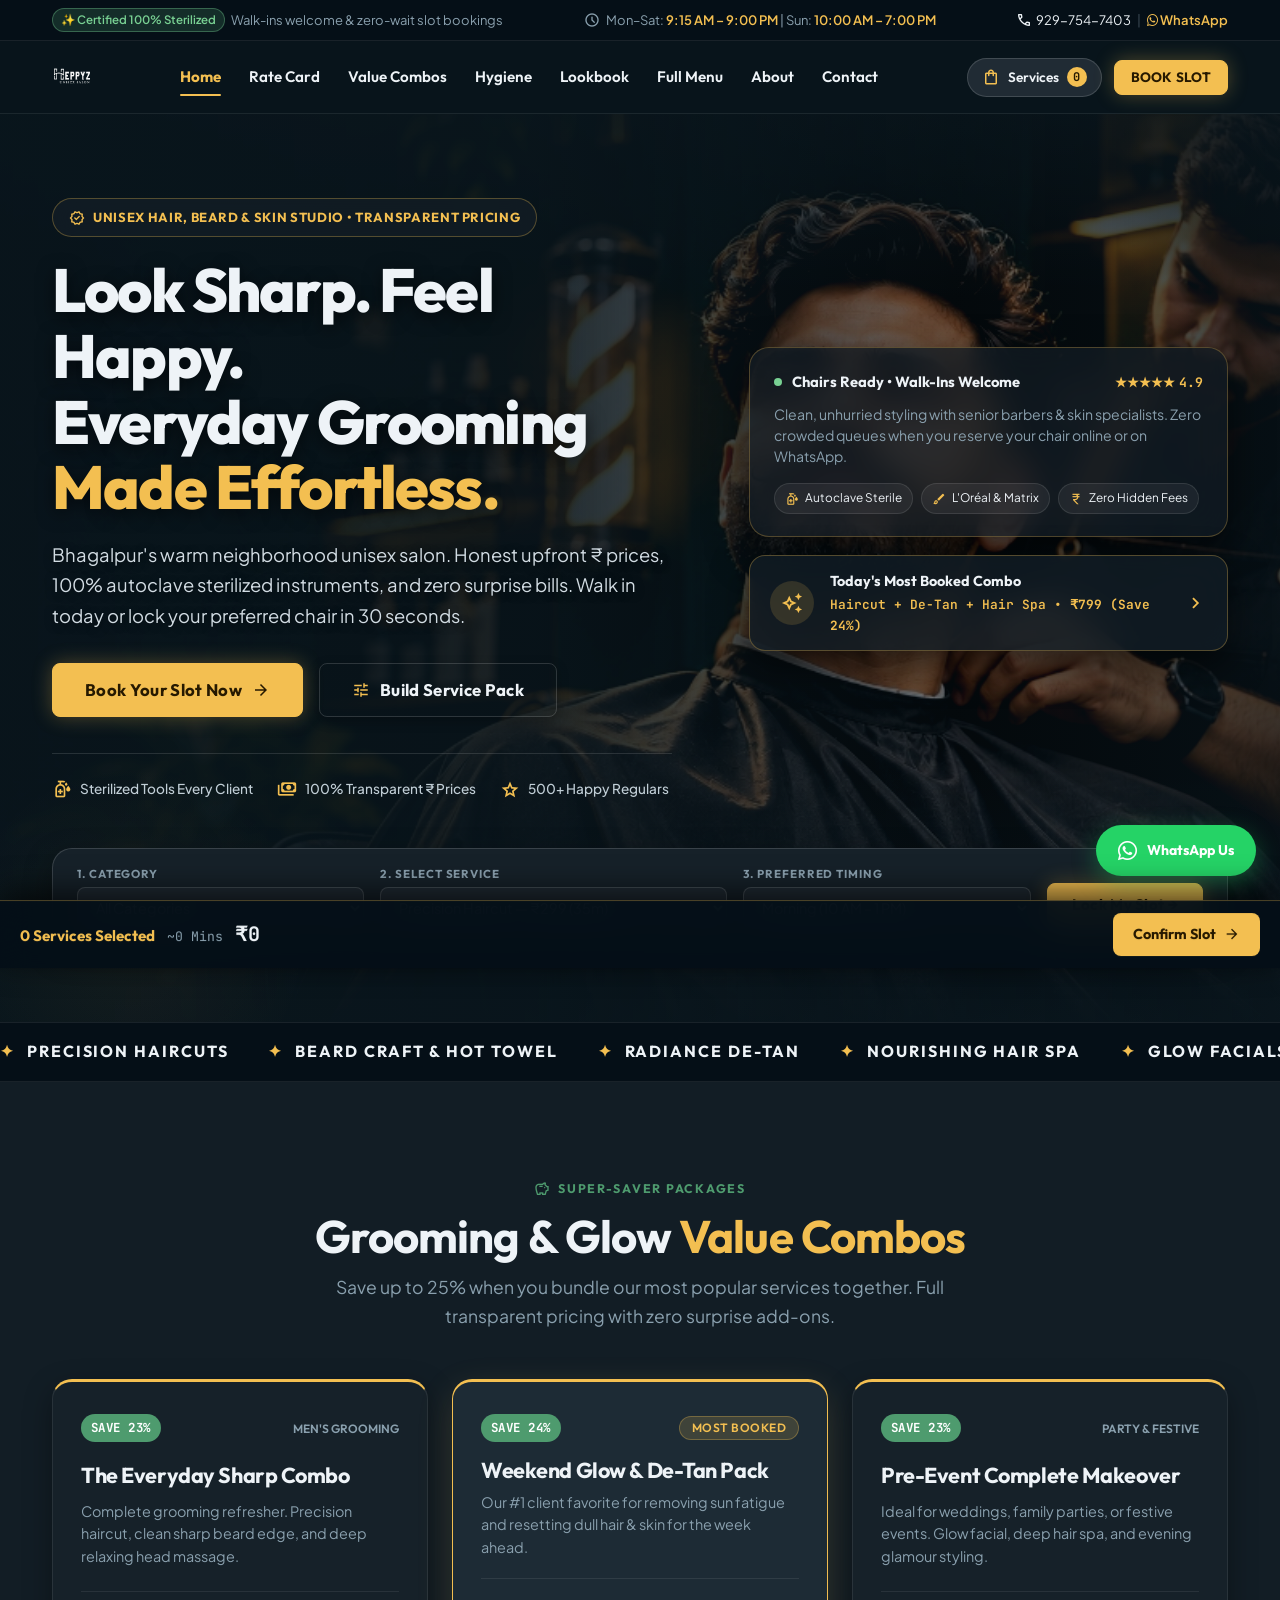
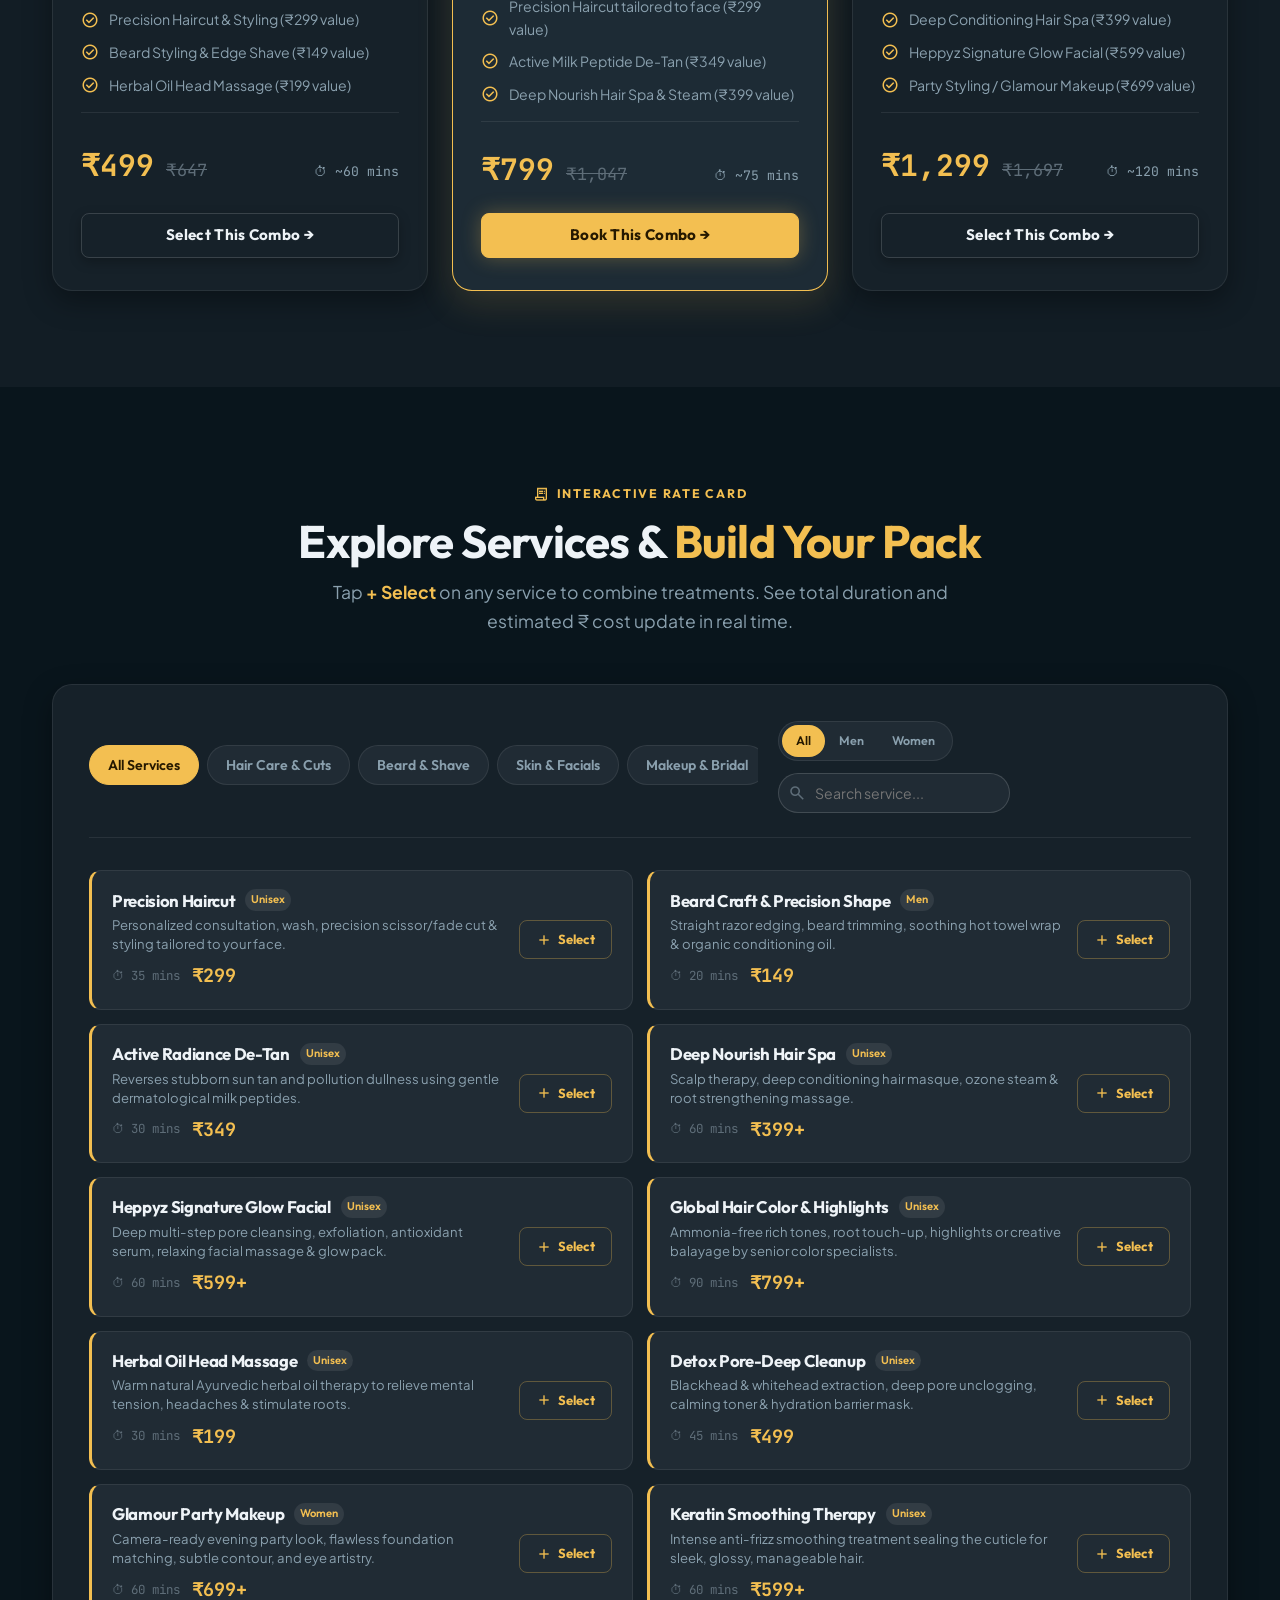
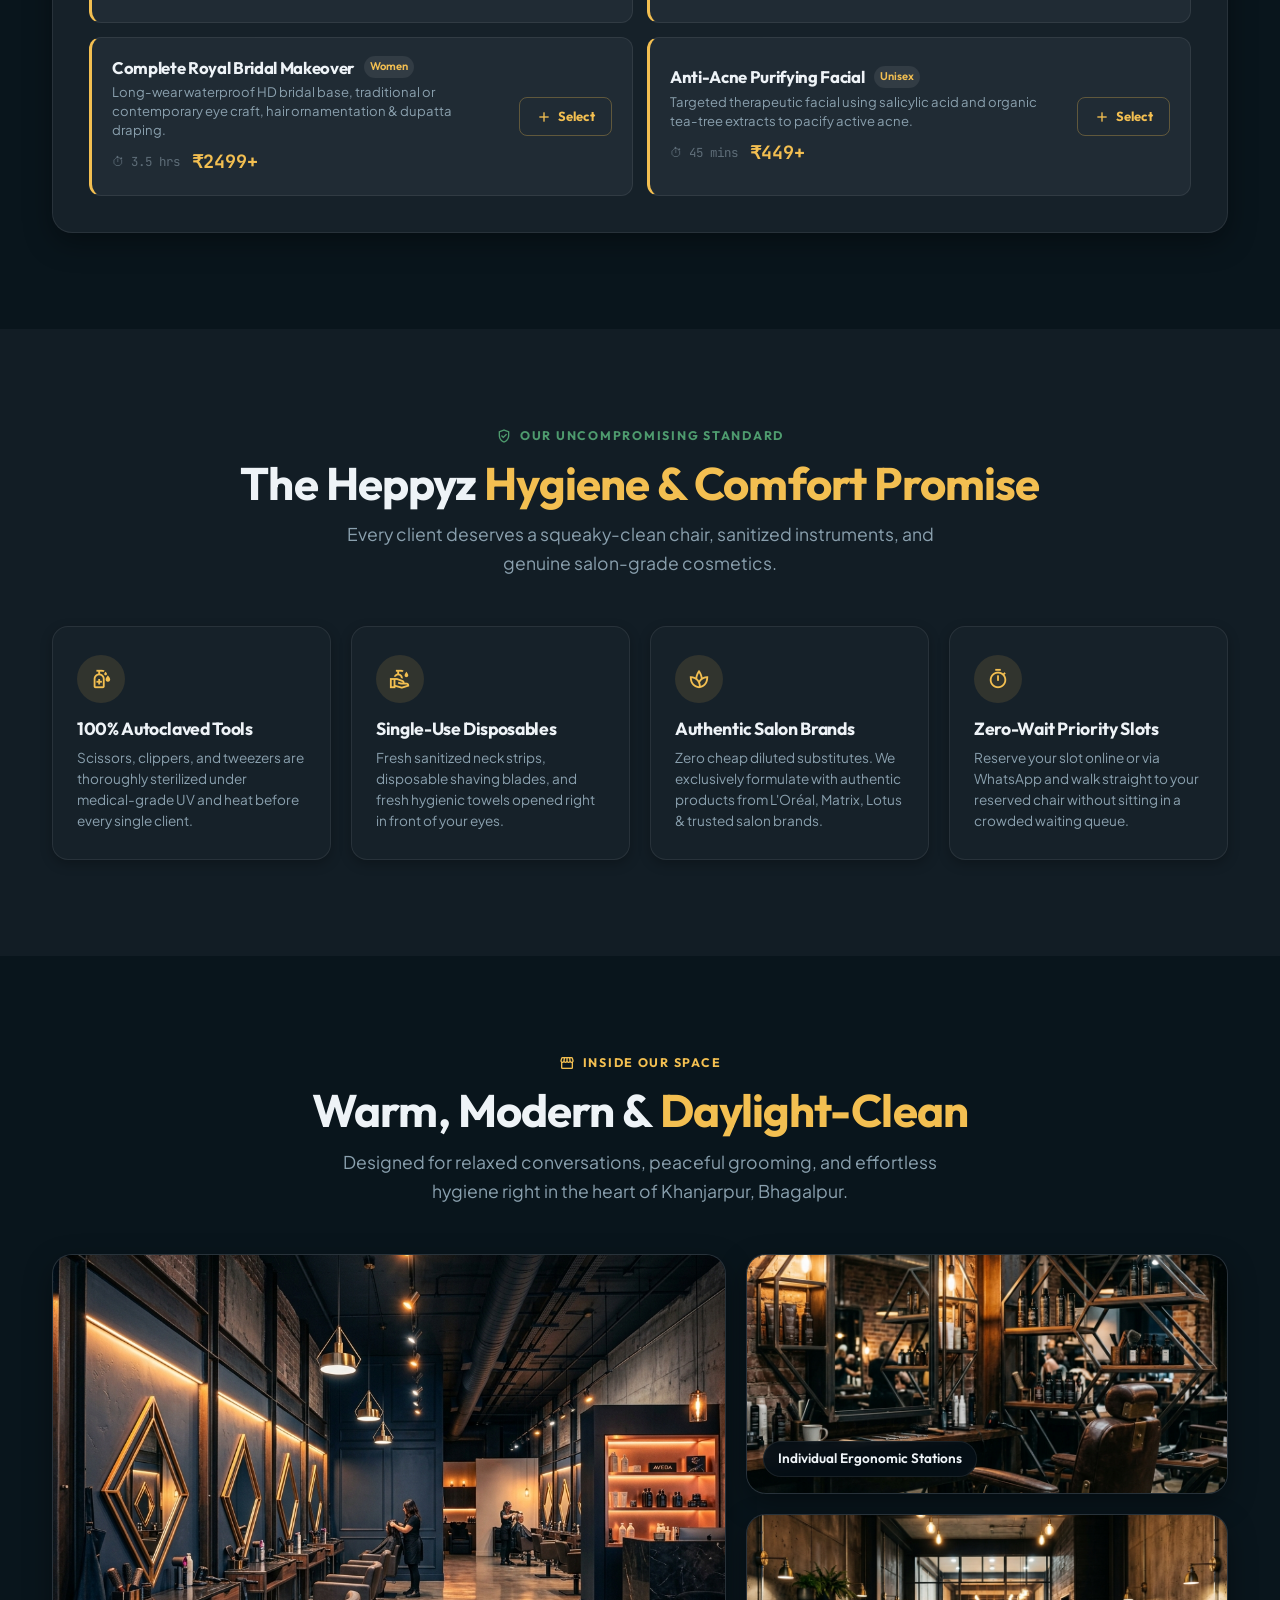
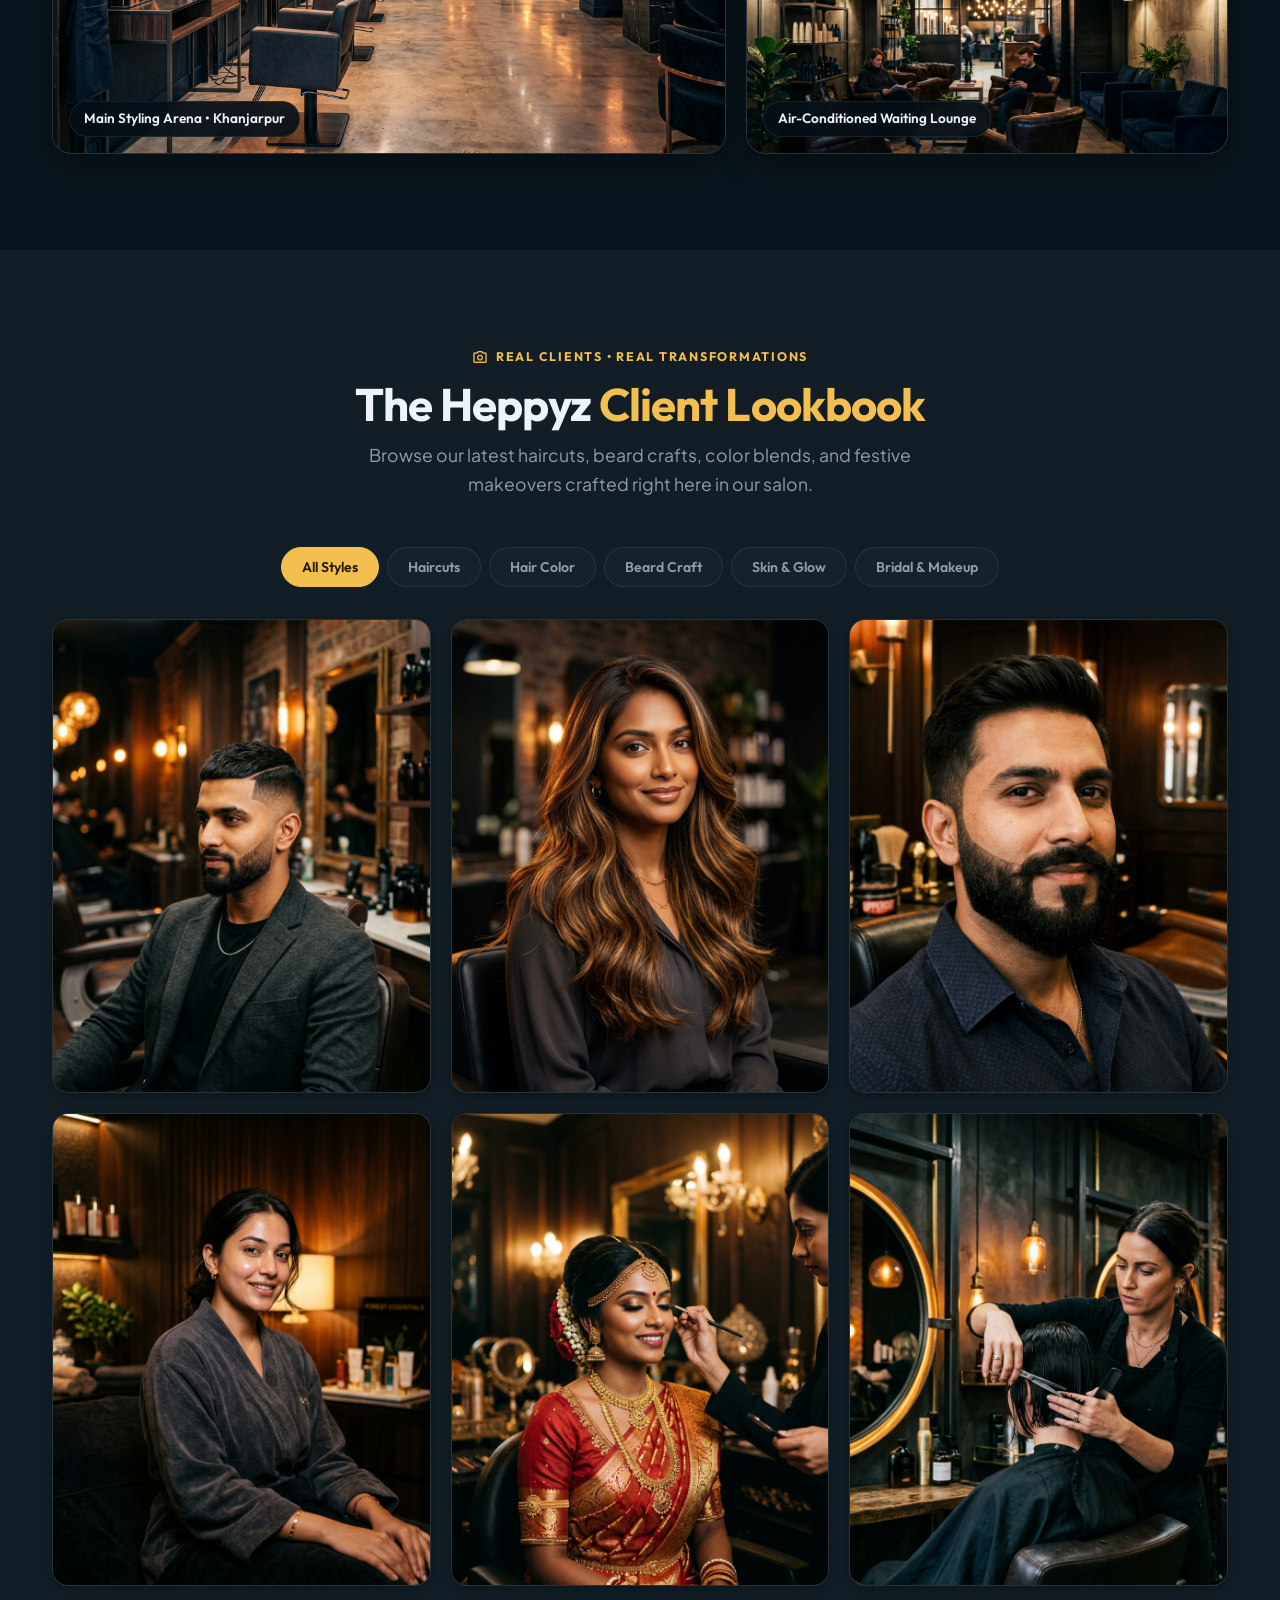
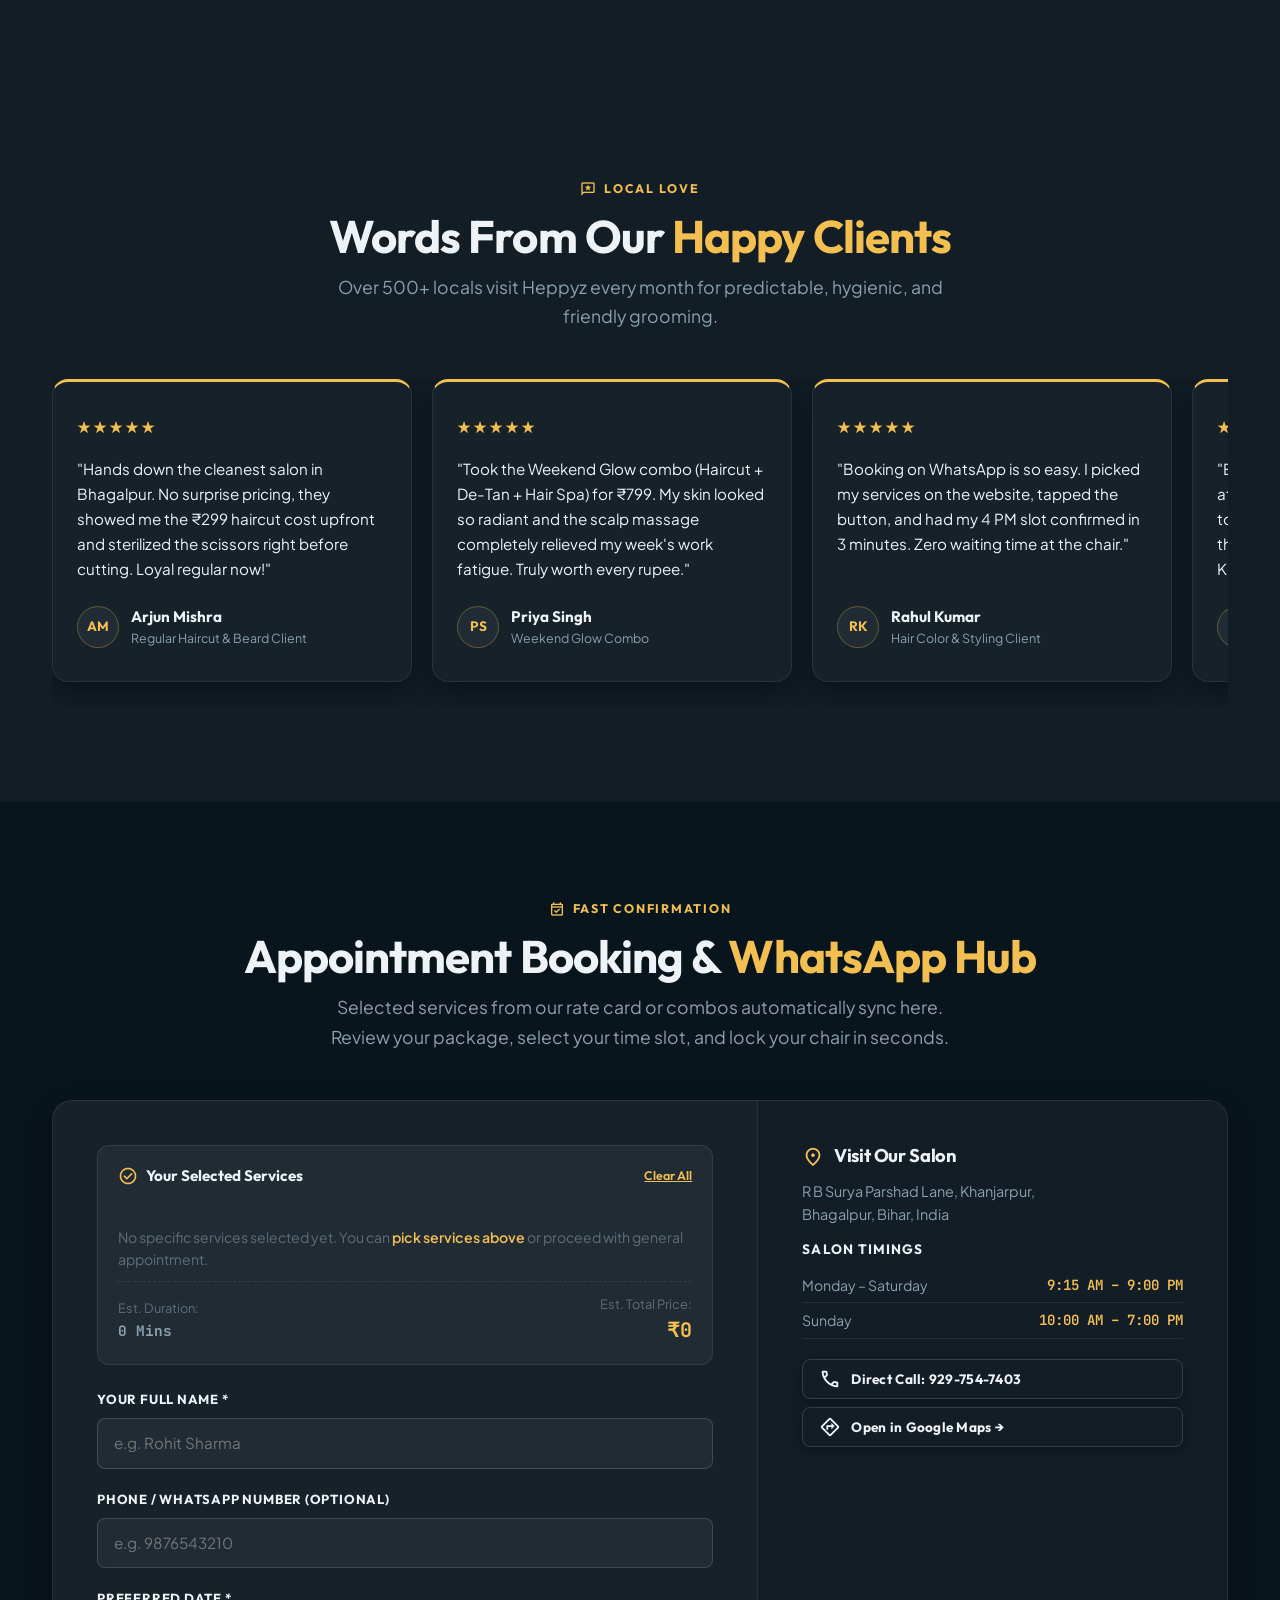
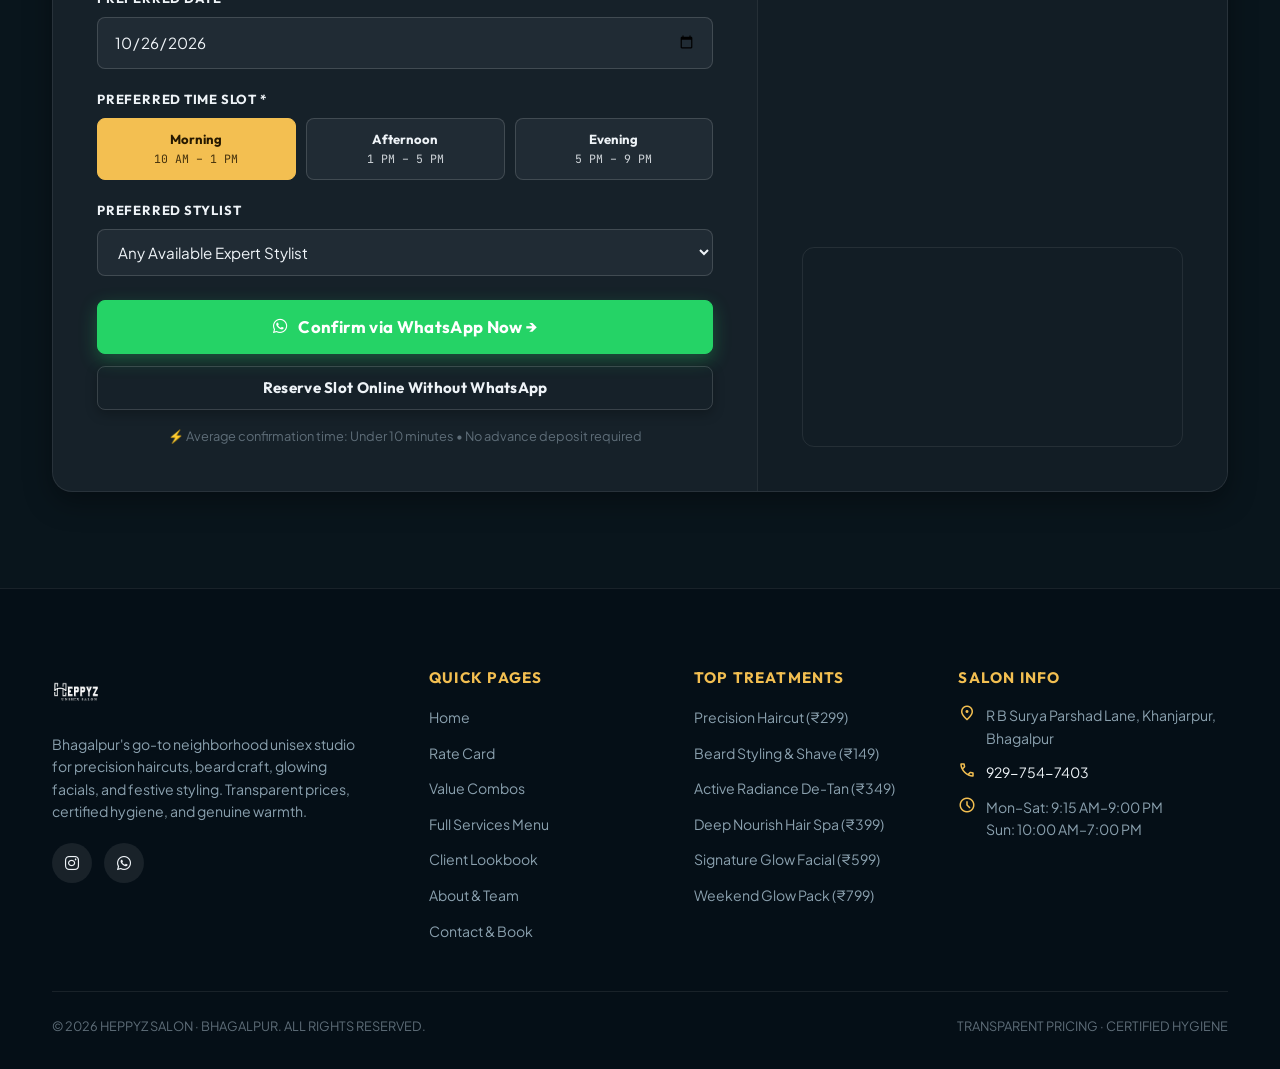
==== commit 276f8fd6: "feat: set new master salon photo as full background hero with cinematic lighting and responsive over" ====
--- a/index.html
+++ b/index.html
@@ -14,7 +14,7 @@
   <meta property="og:title" content="HEPPYZ SALON | Transparent Pricing Unisex Salon in Bhagalpur">
   <meta property="og:description" content="Look sharp, feel happy. Upfront ₹ prices, certified hygiene, and easy slot booking via WhatsApp.">
   <meta property="og:url" content="https://heppyzsalon.com/">
-  <meta property="og:image" content="https://heppyzsalon.com/images/hero/hero-main.png">
+  <meta property="og:image" content="https://heppyzsalon.com/images/hero/hero-salon-master.jpg">
   <meta name="twitter:card" content="summary_large_image">
   <meta name="twitter:title" content="HEPPYZ SALON | Unisex Salon in Bhagalpur">
   <meta name="twitter:description" content="Look sharp, feel happy. Upfront ₹ prices, certified hygiene, and easy slot booking.">
@@ -43,7 +43,7 @@
     "url": "https://heppyzsalon.com",
     "telephone": "+919297547403",
     "priceRange": "₹149 - ₹2499",
-    "image": "https://heppyzsalon.com/images/hero/hero-main.png",
+    "image": "https://heppyzsalon.com/images/hero/hero-salon-master.jpg",
     "address": {
       "@type": "PostalAddress",
       "streetAddress": "R B Surya Parshad Lane, Khanjarpur",
@@ -170,11 +170,22 @@
 
   <main id="main-content">
 
-    <!-- 3. HERO SECTION (6/6 WARM SPLIT) -->
-    <section class="hero-split home-hero">
-      <div class="container">
+    <!-- 3. HERO SECTION (FULL BACKGROUND IMAGE WITH CINEMATIC LIGHTING) -->
+    <section class="hero-full home-hero">
+      <!-- Full Background Image with Directional Cinematic Overlay -->
+      <div class="hero-full__bg" aria-hidden="true">
+        <img src="images/hero/hero-salon-master.jpg" 
+             alt="Heppyz Salon Master Barber Experience" 
+             class="hero-full__bg-img" 
+             width="1024" 
+             height="576" 
+             fetchpriority="high">
+        <div class="hero-full__bg-overlay"></div>
+      </div>
+
+      <div class="container hero-full__container">
         <div class="hero-grid">
-          <!-- Left Column -->
+          <!-- Left Column: Primary Pitch, Headline & CTAs -->
           <div class="hero-content">
             <div class="hero-badge">
               <span class="material-symbols-outlined" style="font-size:16px;">verified</span>
@@ -216,25 +227,32 @@
             </div>
           </div>
 
-          <!-- Right Column: 2-Card Bento Visual -->
-          <div class="hero-bento">
-            <div class="bento-card bento-card--tall">
-              <img src="images/gallery/hair-cut.png" alt="Precision haircut by Heppyz expert stylist" width="600" height="700">
-              <div class="bento-label">
-                <span>Precision Cuts &amp; Fade</span>
-                <span class="bento-label__tag">From ₹299</span>
-              </div>
-            </div>
-
-            <div class="bento-card bento-card--short">
-              <img src="images/services/makeup.png" alt="Skin glow and styling at Heppyz" width="600" height="500">
-              <div class="bento-label">
-                <span>Glow Facials &amp; Skin</span>
-                <span class="bento-label__tag">From ₹349</span>
-              </div>
-            </div>
-
-            <!-- Floating Popular Combo Badge -->
+          <!-- Right Column: Glassmorphic Highlights & Interactive Popular Combo Card -->
+          <div class="hero-glass-col">
+            <!-- Glassmorphic Salon Status Card -->
+            <div class="hero-glass-card">
+              <div class="glass-status-header">
+                <span class="live-pulse"></span>
+                <span class="glass-status-title">Chairs Ready • Walk-Ins Welcome</span>
+                <span class="glass-rating"><span class="stars">★★★★★</span> 4.9</span>
+              </div>
+              <p class="glass-status-desc">
+                Clean, unhurried styling with senior barbers &amp; skin specialists. Zero crowded queues when you reserve your chair online or on WhatsApp.
+              </p>
+              <div class="glass-badges-row">
+                <span class="glass-chip">
+                  <span class="material-symbols-outlined">sanitizer</span> Autoclave Sterile
+                </span>
+                <span class="glass-chip">
+                  <span class="material-symbols-outlined">brush</span> L'Oréal &amp; Matrix
+                </span>
+                <span class="glass-chip">
+                  <span class="material-symbols-outlined">currency_rupee</span> Zero Hidden Fees
+                </span>
+              </div>
+            </div>
+
+            <!-- Floating Popular Combo Badge (Interactive 1-tap select) -->
             <div class="hero-floating-combo" onclick="window.heppyzSelectCombo('combo-glow')" style="cursor:pointer;" title="Tap to pick this combo">
               <div class="floating-combo__icon">
                 <span class="material-symbols-outlined">auto_awesome</span>
--- a/css/variables.css
+++ b/css/variables.css
@@ -119,9 +119,17 @@
   --z-loader:             9999;
 }
 
-@media (max-width: 767px) {
+@media (max-width: 768px) {
   :root {
-    --section-pad-y: 44px;
-    --section-pad-x: 16px;
+    --section-pad-y: clamp(24px, 5vw, 30px);
+    --section-pad-x: 14px;
+    --container-max: 100%;
   }
 }
+
+@media (max-width: 380px) {
+  :root {
+    --section-pad-y: 20px;
+    --section-pad-x: 12px;
+  }
+}
--- a/css/global.css
+++ b/css/global.css
@@ -242,9 +242,41 @@
   top: 16px;
 }
 
-@media (max-width: 767px) {
+@media (max-width: 768px) {
   .hide-mobile { display: none !important; }
-}
-@media (min-width: 768px) {
+
+  /* Compact typography & spacing scale */
+  .section-header {
+    margin-bottom: 18px;
+  }
+  .section-title {
+    font-size: clamp(1.4rem, 5.5vw, 1.85rem);
+    line-height: 1.15;
+    margin-bottom: 6px;
+  }
+  .section-subtitle {
+    font-size: 0.85rem;
+    line-height: 1.45;
+  }
+  .eyebrow {
+    font-size: 0.72rem;
+    margin-bottom: 6px;
+    gap: 6px;
+    letter-spacing: 0.1em;
+  }
+}
+
+@media (max-width: 400px) {
+  .section-header {
+    margin-bottom: 14px;
+  }
+  .section-title {
+    font-size: 1.32rem;
+  }
+  .section-subtitle {
+    font-size: 0.8rem;
+  }
+}
+@media (min-width: 769px) {
   .hide-desktop { display: none !important; }
 }
--- a/css/components.css
+++ b/css/components.css
@@ -401,13 +401,55 @@
 }
 
 /* ══════════════════════════════════════════════
-   5. HERO SPLIT & BENTO VISUAL
+   5. FULL BACKGROUND HERO SECTION
    ══════════════════════════════════════════════ */
+.hero-full,
 .hero-split {
-  padding: clamp(36px, 5vw, 64px) 0 clamp(40px, 6vw, 72px);
   position: relative;
+  padding: clamp(52px, 7vw, 84px) 0 clamp(48px, 6vw, 76px);
   overflow: hidden;
+  max-width: 100vw;
   background-color: var(--bg);
+  min-height: clamp(620px, 80vh, 860px);
+  display: flex;
+  align-items: center;
+}
+
+/* Full Background Image with Cinematic Lighting */
+.hero-full__bg {
+  position: absolute;
+  inset: 0;
+  z-index: 0;
+  pointer-events: none;
+  overflow: hidden;
+}
+
+.hero-full__bg-img {
+  width: 100%;
+  height: 100%;
+  object-fit: cover;
+  object-position: 70% 24%;
+  filter: brightness(0.72) contrast(1.12);
+  transform: scale(1.02);
+  transition: transform 10s ease-out;
+}
+
+.hero-full:hover .hero-full__bg-img {
+  transform: scale(1.04);
+}
+
+.hero-full__bg-overlay {
+  position: absolute;
+  inset: 0;
+  background:
+    linear-gradient(90deg, rgba(9, 21, 28, 0.96) 0%, rgba(9, 21, 28, 0.88) 42%, rgba(9, 21, 28, 0.42) 75%, rgba(9, 21, 28, 0.72) 100%),
+    linear-gradient(180deg, rgba(9, 21, 28, 0.8) 0%, transparent 20%, transparent 72%, rgba(9, 21, 28, 0.98) 100%);
+}
+
+.hero-full__container {
+  position: relative;
+  z-index: 1;
+  width: 100%;
 }
 
 .hero-grid {
@@ -434,7 +476,9 @@
   gap: 8px;
   padding: 8px 16px;
   border-radius: var(--radius-pill);
-  background: var(--surface);
+  background: rgba(18, 29, 37, 0.85);
+  backdrop-filter: blur(12px);
+  -webkit-backdrop-filter: blur(12px);
   border: 1px solid var(--border-gold);
   color: var(--gold);
   font-family: var(--font-display);
@@ -453,6 +497,7 @@
   letter-spacing: -0.03em;
   color: var(--text-bright);
   margin-bottom: 20px;
+  text-shadow: 0 4px 18px rgba(0, 0, 0, 0.6);
 }
 
 .hero-title em {
@@ -465,8 +510,9 @@
 .hero-subtitle {
   font-size: clamp(1rem, 1.6vw, 1.15rem);
   line-height: 1.65;
-  color: var(--text-secondary);
+  color: #D2DCE3;
   margin-bottom: 32px;
+  text-shadow: 0 2px 8px rgba(0, 0, 0, 0.5);
 }
 
 .hero-actions {
@@ -483,7 +529,7 @@
   gap: 24px;
   flex-wrap: wrap;
   padding-top: 24px;
-  border-top: 1px solid var(--border);
+  border-top: 1px solid rgba(255, 255, 255, 0.12);
 }
 
 .trust-item {
@@ -491,16 +537,135 @@
   align-items: center;
   gap: 8px;
   font-size: 0.85rem;
+  color: #C1CED6;
+  font-weight: 500;
+}
+
+.trust-item .material-symbols-outlined {
+  color: var(--gold);
+  font-size: 20px;
+}
+
+/* Glassmorphic Column & Status Card */
+.hero-glass-col {
+  display: flex;
+  flex-direction: column;
+  gap: 18px;
+  justify-content: center;
+}
+
+.hero-glass-card {
+  background: rgba(18, 29, 37, 0.72);
+  backdrop-filter: blur(16px);
+  -webkit-backdrop-filter: blur(16px);
+  border: 1px solid rgba(243, 191, 81, 0.28);
+  border-radius: var(--radius-xl);
+  padding: 22px 24px;
+  box-shadow: 0 16px 40px rgba(0, 0, 0, 0.55);
+}
+
+.glass-status-header {
+  display: flex;
+  align-items: center;
+  gap: 10px;
+  margin-bottom: 10px;
+}
+
+.glass-status-title {
+  font-family: var(--font-display);
+  font-weight: 700;
+  font-size: 0.92rem;
+  color: var(--text-bright);
+}
+
+.glass-rating {
+  margin-left: auto;
+  font-family: var(--font-mono);
+  font-size: 0.82rem;
+  color: var(--gold);
+  font-weight: 700;
+  display: flex;
+  align-items: center;
+  gap: 4px;
+}
+
+.glass-status-desc {
+  font-size: 0.88rem;
   color: var(--text-secondary);
-  font-weight: 500;
-}
-
-.trust-item .material-symbols-outlined {
-  color: var(--gold);
-  font-size: 20px;
-}
-
-/* Bento Visual Presentation */
+  line-height: 1.5;
+  margin: 0 0 16px;
+}
+
+.glass-badges-row {
+  display: flex;
+  align-items: center;
+  gap: 8px;
+  flex-wrap: wrap;
+}
+
+.glass-chip {
+  display: inline-flex;
+  align-items: center;
+  gap: 6px;
+  background: rgba(255, 255, 255, 0.06);
+  border: 1px solid rgba(255, 255, 255, 0.1);
+  padding: 5px 10px;
+  border-radius: var(--radius-pill);
+  font-size: 0.74rem;
+  color: var(--text-bright);
+}
+
+.glass-chip .material-symbols-outlined {
+  font-size: 14px;
+  color: var(--gold);
+}
+
+.hero-glass-col .hero-floating-combo {
+  position: static;
+  transform: none;
+  width: 100%;
+  max-width: 100%;
+  background: rgba(18, 29, 37, 0.82);
+  backdrop-filter: blur(16px);
+  -webkit-backdrop-filter: blur(16px);
+  animation: none;
+  border: 1px solid var(--border-gold);
+  border-radius: var(--radius-lg);
+  padding: 14px 20px;
+  box-shadow: 0 14px 36px rgba(0, 0, 0, 0.55);
+}
+
+.hero-glass-col .hero-floating-combo:hover {
+  transform: translateY(-2px);
+  background: rgba(22, 33, 41, 0.95);
+  border-color: var(--gold);
+}
+
+.live-pulse {
+  width: 8px;
+  height: 8px;
+  border-radius: 50%;
+  background: #79D193;
+  box-shadow: 0 0 0 0 rgba(121, 209, 147, 0.7);
+  animation: liveDotPulse 2s infinite;
+}
+
+@keyframes liveDotPulse {
+  0% {
+    transform: scale(0.95);
+    box-shadow: 0 0 0 0 rgba(121, 209, 147, 0.7);
+  }
+  70% {
+    transform: scale(1);
+    box-shadow: 0 0 0 7px rgba(121, 209, 147, 0);
+  }
+  100% {
+    transform: scale(0.95);
+    box-shadow: 0 0 0 0 rgba(121, 209, 147, 0);
+  }
+}
+
+/* Bento Visual Presentation (Legacy fallback) */
 .hero-bento {
   position: relative;
   display: grid;
@@ -1966,208 +2131,821 @@
     font-size: 16px !important;
   }
 
-  /* Navbar ergonomics */
+  /* Compact Navbar */
   .navbar__inner {
-    height: 64px;
+    height: 56px;
     gap: 8px;
   }
   .nav-logo-desktop {
-    height: 32px;
+    height: 28px;
   }
   .nav-cart-pill {
-    padding: 6px 10px;
+    padding: 4px 8px;
+    font-size: 0.76rem;
+    gap: 4px;
+  }
+  .nav-menu-btn {
+    width: 38px;
+    height: 38px;
+  }
+
+  /* Compact Mobile Drawer Menu */
+  .mobile-menu {
+    top: 56px;
+    padding: 20px 16px;
+    gap: 12px;
+  }
+  .mobile-menu__link {
+    font-size: 1.05rem;
+    padding: 8px 0;
+  }
+
+  /* Compact Hero Split */
+  .hero-split {
+    padding: 16px 0 20px;
+  }
+  .hero-badge {
+    margin-bottom: 8px;
+    padding: 4px 10px;
+    font-size: 0.72rem;
+    gap: 5px;
+  }
+  .hero-title {
+    font-size: clamp(1.6rem, 6.2vw, 2.1rem);
+    line-height: 1.15;
+    margin-bottom: 8px;
+    letter-spacing: -0.02em;
+  }
+  .hero-subtitle {
+    font-size: 0.85rem;
+    line-height: 1.45;
+    margin-bottom: 12px;
+  }
+  .hero-actions {
+    display: grid;
+    grid-template-columns: 1fr 1fr;
+    gap: 8px;
+  }
+  .hero-actions .btn {
+    width: 100%;
+    min-height: 40px;
+    padding: 8px 10px;
     font-size: 0.8rem;
     gap: 6px;
-  }
-
-  /* Hero Split */
+    justify-content: center;
+  }
+
+  /* Compact 3-Column Trust Strip */
+  .hero-trust-strip {
+    display: grid;
+    grid-template-columns: repeat(3, 1fr);
+    gap: 6px;
+    padding-top: 12px;
+    margin-top: 10px;
+    border-top: 1px solid var(--border);
+  }
+  .trust-item {
+    display: flex;
+    flex-direction: column;
+    align-items: center;
+    text-align: center;
+    gap: 3px;
+    font-size: 0.68rem;
+    line-height: 1.25;
+    color: var(--text-secondary);
+  }
+  .trust-item .material-symbols-outlined {
+    font-size: 18px;
+    color: var(--gold);
+  }
+
+  /* Compact Full Background Hero */
+  .hero-full,
   .hero-split {
-    padding: 24px 0 36px;
-  }
-  .hero-title {
-    font-size: clamp(2rem, 7.5vw, 2.8rem);
-    line-height: 1.12;
-  }
-  .hero-subtitle {
-    font-size: 0.95rem;
-    margin-bottom: 24px;
-  }
-  .hero-actions {
-    flex-direction: column;
-    align-items: stretch;
-    gap: 12px;
-  }
-  .hero-actions .btn {
+    padding: 20px 0 24px;
+    min-height: unset;
+  }
+  .hero-full__bg-img {
+    object-position: 70% 15%;
+    filter: brightness(0.62) contrast(1.15);
+    transform: none;
+  }
+  .hero-full__bg-overlay {
+    background:
+      linear-gradient(180deg, rgba(9, 21, 28, 0.92) 0%, rgba(9, 21, 28, 0.84) 45%, rgba(9, 21, 28, 0.96) 100%);
+  }
+  .hero-glass-col {
+    margin-top: 12px;
+    gap: 8px;
+  }
+  .hero-glass-card {
+    padding: 10px 12px;
+    border-radius: var(--radius-md);
+  }
+  .glass-status-title {
+    font-size: 0.78rem;
+  }
+  .glass-status-desc {
+    font-size: 0.72rem;
+    margin-bottom: 8px;
+    line-height: 1.35;
+  }
+  .glass-chip {
+    font-size: 0.68rem;
+    padding: 3px 6px;
+  }
+  .hero-glass-col .hero-floating-combo {
+    margin-top: 6px;
+    padding: 8px 10px;
+    border-radius: var(--radius-md);
+  }
+
+  /* Compact Master Hero Showcase (Fallback) */
+  .hero-showcase {
+    margin-top: 14px;
     width: 100%;
-    min-height: 48px;
-  }
-  .hero-trust-strip {
-    flex-direction: column;
-    align-items: flex-start;
-    gap: 10px;
-    padding-top: 18px;
-  }
-  .hero-bento {
-    gap: 10px;
-  }
-  .bento-card--tall {
-    height: 220px;
-  }
-  .bento-card--short {
-    height: 200px;
-    margin-top: 20px;
-  }
-  .hero-floating-combo {
+  }
+  .hero-showcase-frame {
+    aspect-ratio: unset;
+    height: 180px;
+    min-height: unset;
+    border-radius: var(--radius-md);
+  }
+  .hero-showcase-img {
+    object-position: 65% 20%;
+  }
+  .hero-showcase-tag {
+    font-size: 0.68rem;
+    padding: 4px 8px;
+    gap: 5px;
+  }
+  .hero-showcase-tag--top {
+    top: 8px;
+    left: 8px;
+  }
+  .hero-showcase-tag--bottom {
+    display: none;
+  }
+  .hero-showcase .hero-floating-combo {
     position: static;
     transform: none;
     width: 100%;
+    margin-top: 8px;
+    padding: 8px 10px;
+    border-radius: var(--radius-md);
+    gap: 8px;
+    animation: none;
+  }
+
+  /* Compact 2-Column Bento Visual (Fallback) */
+  .hero-bento {
+    display: grid;
+    grid-template-columns: 1fr 1fr;
+    gap: 8px;
     margin-top: 14px;
+  }
+  .bento-card--tall,
+  .bento-card--short {
+    height: 130px;
+    margin-top: 0;
+    border-radius: var(--radius-md);
+  }
+  .bento-label {
+    padding: 5px 8px;
+    font-size: 0.7rem;
+    bottom: 6px;
+    left: 6px;
+    right: 6px;
+  }
+  .bento-label__tag {
+    font-size: 0.65rem;
+    padding: 2px 5px;
+  }
+  .hero-floating-combo {
+    grid-column: span 2;
+    position: static;
+    transform: none;
+    width: 100%;
+    margin-top: 6px;
+    padding: 8px 10px;
+    border-radius: var(--radius-md);
+    gap: 8px;
     animation: none;
   }
-
-  /* Quick Book Bar */
+  .floating-combo__icon {
+    width: 28px;
+    height: 28px;
+    font-size: 16px;
+    flex-shrink: 0;
+  }
+  .floating-combo__title {
+    font-size: 0.78rem;
+    line-height: 1.2;
+  }
+  .floating-combo__meta {
+    font-size: 0.7rem;
+    line-height: 1.2;
+  }
+
+  /* Compact Quick Book Bar */
   .quick-book-bar {
-    padding: 16px 14px;
-    margin-top: 20px;
+    padding: 10px 12px;
+    margin-top: 14px;
+    border-radius: var(--radius-lg);
   }
   .quick-book-form {
     grid-template-columns: 1fr;
-    gap: 12px;
+    gap: 8px;
+  }
+  .quick-book-field label {
+    font-size: 0.72rem;
+    margin-bottom: 2px;
   }
   .quick-book-field select,
   .quick-book-field input {
     width: 100%;
-    min-height: 44px;
-  }
-
-  /* Rate Card Controls & Cards */
+    min-height: 38px;
+    padding: 6px 10px;
+    font-size: 16px !important;
+    border-radius: var(--radius-xs);
+  }
+  .quick-book-form button {
+    width: 100%;
+    min-height: 38px;
+    height: 38px !important;
+    margin-top: 4px !important;
+    font-size: 0.82rem;
+    padding: 6px 12px;
+  }
+
+  /* Compact Combos Section */
+  .combos-grid {
+    grid-template-columns: 1fr;
+    gap: 12px;
+  }
+  .combo-card {
+    padding: 14px 12px;
+    border-radius: var(--radius-lg);
+  }
+  .combo-card__badge-wrap {
+    margin-bottom: 6px;
+    gap: 6px;
+  }
+  .combo-card__savings {
+    font-size: 0.68rem;
+    padding: 2px 6px;
+  }
+  .combo-card__audience {
+    font-size: 0.68rem;
+  }
+  .combo-card__title {
+    font-size: 1.05rem;
+    margin-bottom: 4px;
+    line-height: 1.2;
+  }
+  .combo-card__desc {
+    font-size: 0.78rem;
+    line-height: 1.35;
+    margin-bottom: 8px;
+    color: var(--text-secondary);
+  }
+  .combo-card__checklist {
+    display: flex;
+    flex-direction: column;
+    gap: 4px;
+    margin-bottom: 10px;
+    padding: 0;
+  }
+  .combo-card__checklist li {
+    font-size: 0.78rem;
+    gap: 6px;
+    line-height: 1.3;
+  }
+  .combo-card__checklist .check-icon {
+    font-size: 15px;
+    flex-shrink: 0;
+  }
+  .combo-card__pricing {
+    display: flex;
+    align-items: baseline;
+    gap: 8px;
+    margin-bottom: 10px;
+  }
+  .combo-card__price-main {
+    font-size: 1.35rem;
+    font-weight: 700;
+  }
+  .combo-card__price-struck {
+    font-size: 0.85rem;
+    color: var(--text-muted);
+  }
+  .combo-card__duration {
+    font-size: 0.75rem;
+    margin-left: auto;
+    color: var(--text-secondary);
+  }
+  .combo-card .btn {
+    min-height: 38px;
+    padding: 6px 14px;
+    font-size: 0.82rem;
+    border-radius: var(--radius-xs);
+  }
+
+  /* Compact Rate Card Controls & 2-Row Service Cards */
   .rate-card-builder {
-    padding: 18px 14px;
+    padding: 10px 10px;
+    border-radius: var(--radius-lg);
   }
   .rate-card-controls {
-    gap: 14px;
-    margin-bottom: 20px;
-    padding-bottom: 16px;
+    gap: 8px;
+    margin-bottom: 10px;
+    padding-bottom: 10px;
+  }
+  .category-tabs {
+    display: flex;
+    overflow-x: auto;
+    -webkit-overflow-scrolling: touch;
+    scrollbar-width: none;
+    gap: 6px;
+    padding-bottom: 4px;
+    width: 100%;
+  }
+  .category-tabs::-webkit-scrollbar {
+    display: none;
+  }
+  .category-tab-btn {
+    padding: 5px 10px;
+    font-size: 0.78rem;
+    white-space: nowrap;
+    flex-shrink: 0;
+    border-radius: var(--radius-pill);
   }
   .rate-card-search-wrap {
-    flex-direction: column;
+    display: flex;
+    flex-direction: row;
     width: 100%;
+    gap: 6px;
+  }
+  .gender-pills {
+    flex: 0 0 auto;
+    width: auto;
+    min-height: 34px;
+    border-radius: var(--radius-pill);
+  }
+  .gender-pill-btn {
+    padding: 4px 8px;
+    font-size: 0.75rem;
+    min-height: 34px;
+  }
+  .search-input-box {
+    flex: 1;
+    min-height: 34px;
+    padding: 0 8px;
+    border-radius: var(--radius-pill);
+    gap: 4px;
+  }
+  .search-input-box .material-symbols-outlined {
+    font-size: 18px;
+  }
+  .service-search-input {
+    min-height: 34px;
+    font-size: 16px !important;
+  }
+  .rate-card-items-grid {
+    display: grid;
+    grid-template-columns: 1fr;
+    gap: 8px;
+  }
+
+  /* Sleek, space-efficient 2-row service card */
+  .service-row-card {
+    display: grid;
+    grid-template-columns: 1fr auto;
+    grid-template-rows: auto auto;
+    gap: 4px 8px;
+    padding: 8px 10px;
+    border-radius: var(--radius-md);
+    align-items: center;
+    background: var(--surface);
+    border: 1px solid var(--border);
+  }
+  .service-row-info {
+    grid-column: 1;
+    grid-row: 1;
+    min-width: 0;
+  }
+  .service-row-header {
+    display: flex;
+    align-items: center;
+    gap: 6px;
+    flex-wrap: wrap;
+    margin-bottom: 0;
+  }
+  .service-row-title {
+    font-size: 0.92rem;
+    font-weight: 700;
+    margin: 0;
+    color: var(--text-bright);
+    line-height: 1.25;
+  }
+  .service-audience-tag {
+    font-size: 0.65rem;
+    padding: 1px 6px;
+    border-radius: var(--radius-pill);
+    background: rgba(255, 255, 255, 0.08);
+    color: var(--text-secondary);
+    line-height: 1.4;
+  }
+  .service-row-meta {
+    grid-column: 2;
+    grid-row: 1;
+    display: flex;
+    align-items: center;
+    gap: 6px;
+    justify-self: end;
+  }
+  .service-row-duration {
+    font-size: 0.7rem;
+    color: var(--text-secondary);
+  }
+  .service-row-price {
+    font-size: 1.05rem;
+    font-weight: 700;
+    color: var(--gold);
+  }
+  .service-row-desc {
+    grid-column: 1;
+    grid-row: 2;
+    font-size: 0.72rem;
+    line-height: 1.35;
+    color: var(--text-secondary);
+    margin: 0;
+    display: -webkit-box;
+    -webkit-line-clamp: 2;
+    -webkit-box-orient: vertical;
+    overflow: hidden;
+  }
+  .service-row-card .service-select-btn {
+    grid-column: 2;
+    grid-row: 2;
+    justify-self: end;
+    width: auto;
+    min-height: 30px;
+    height: 30px;
+    padding: 4px 10px;
+    font-size: 0.75rem;
+    border-radius: var(--radius-xs);
+    gap: 4px;
+    white-space: nowrap;
+  }
+
+  /* Compact 2x2 Hygiene Grid */
+  .hygiene-grid {
+    display: grid;
+    grid-template-columns: repeat(2, 1fr);
+    gap: 8px;
+  }
+  .hygiene-card {
+    padding: 10px 8px;
+    border-radius: var(--radius-md);
+    text-align: center;
+  }
+  .hygiene-card__icon {
+    width: 32px;
+    height: 32px;
+    margin: 0 auto 6px;
+    border-radius: 50%;
+    display: flex;
+    align-items: center;
+    justify-content: center;
+    background: var(--accent-sage-light);
+  }
+  .hygiene-card__icon .material-symbols-outlined {
+    font-size: 18px;
+    color: #79D193;
+  }
+  .hygiene-card__title {
+    font-size: 0.82rem;
+    margin-bottom: 3px;
+    line-height: 1.2;
+  }
+  .hygiene-card__desc {
+    font-size: 0.7rem;
+    line-height: 1.35;
+    margin: 0;
+    color: var(--text-secondary);
+  }
+
+  /* Compact Space Bento Grid */
+  .space-bento-grid {
+    display: grid;
+    grid-template-columns: 1fr 1fr;
+    gap: 8px;
+  }
+  .space-bento-cell {
+    min-height: unset;
+    border-radius: var(--radius-md);
+  }
+  .space-bento-cell--large {
+    grid-column: span 2;
+    height: 150px;
+    min-height: 150px;
+  }
+  .space-bento-cell:not(.space-bento-cell--large) {
+    height: 100px;
+    min-height: 100px;
+  }
+  .space-bento-caption {
+    bottom: 6px;
+    left: 6px;
+    font-size: 0.65rem;
+    padding: 3px 8px;
+  }
+
+  /* Compact Lookbook & Gallery */
+  .gallery-filters {
+    display: flex;
+    overflow-x: auto;
+    -webkit-overflow-scrolling: touch;
+    scrollbar-width: none;
+    gap: 6px;
+    margin-bottom: 14px;
+    justify-content: flex-start;
+    padding-bottom: 4px;
+  }
+  .gallery-filters::-webkit-scrollbar {
+    display: none;
+  }
+  .gallery-filter-btn {
+    padding: 5px 10px;
+    font-size: 0.75rem;
+    white-space: nowrap;
+    flex-shrink: 0;
+    border-radius: var(--radius-pill);
+  }
+  .gallery-mosaic-grid {
+    display: grid;
+    grid-template-columns: repeat(2, 1fr);
+    gap: 8px;
+  }
+  .gallery-card {
+    aspect-ratio: 1 / 1.05;
+    border-radius: var(--radius-md);
+  }
+  .gallery-card-overlay {
+    opacity: 1 !important;
+    background: linear-gradient(to top, rgba(5, 15, 23, 0.9) 0%, transparent 65%) !important;
+    padding: 8px !important;
+  }
+  .gallery-card-title {
+    font-size: 0.78rem;
+    margin-bottom: 2px;
+  }
+  .gallery-card-tag {
+    font-size: 0.65rem;
+  }
+
+  /* Compact Testimonials */
+  .testimonial-slider {
     gap: 10px;
-  }
-  .gender-pills {
-    width: 100%;
-    display: flex;
-  }
-  .gender-pill-btn {
-    flex: 1;
-    text-align: center;
-    padding: 8px 6px;
-    min-height: 40px;
-  }
-  .search-input-box {
-    width: 100%;
-  }
-  .service-search-input {
-    width: 100%;
-    min-height: 44px;
-  }
-
-  /* Service Card Ergonomics */
-  .service-row-card {
-    flex-direction: column;
-    align-items: stretch;
-    gap: 12px;
-    padding: 16px 14px;
-  }
-  .service-row-card .service-select-btn {
-    width: 100%;
-    justify-content: center;
-    min-height: 44px;
-    font-size: 0.9rem;
-  }
-
-  /* Combos & Hygiene */
-  .combo-card {
-    padding: 24px 18px;
-  }
-  .hygiene-card {
-    padding: 20px 16px;
-  }
-
-  /* Booking Hub */
+    padding-bottom: 6px;
+  }
+  .testimonial-card {
+    min-width: 80vw !important;
+    max-width: 290px !important;
+    padding: 12px 12px !important;
+    border-radius: var(--radius-md);
+  }
+  .testimonial-stars {
+    font-size: 0.78rem;
+    margin-bottom: 4px;
+  }
+  .testimonial-quote {
+    font-size: 0.78rem;
+    line-height: 1.4;
+    margin-bottom: 8px;
+  }
+  .testimonial-client {
+    gap: 8px;
+  }
+  .testimonial-avatar {
+    width: 28px;
+    height: 28px;
+    font-size: 0.72rem;
+  }
+  .testimonial-name {
+    font-size: 0.8rem;
+  }
+  .testimonial-service-tag {
+    font-size: 0.68rem;
+  }
+
+  /* Compact Booking Hub (#book-slot) */
+  .booking-hub {
+    border-radius: var(--radius-lg);
+  }
   .booking-hub-form-col {
-    padding: 20px 14px;
+    padding: 12px 10px;
   }
   .booking-hub-info-col {
-    padding: 20px 14px;
+    padding: 12px 10px;
     border-left: none;
     border-top: 1px solid var(--border);
   }
+  .selected-services-box {
+    padding: 8px 10px;
+    margin-bottom: 10px;
+    border-radius: var(--radius-md);
+  }
+  .selected-services-header {
+    margin-bottom: 4px;
+  }
+  .selected-services-title {
+    font-size: 0.82rem;
+  }
+  .selected-services-clear-btn {
+    font-size: 0.7rem;
+  }
+  .selected-service-pill {
+    padding: 3px 8px;
+    font-size: 0.72rem;
+    gap: 6px;
+    margin-bottom: 4px;
+  }
+  .selected-services-totals {
+    padding-top: 6px;
+    margin-top: 6px;
+    font-size: 0.75rem;
+  }
+  .selected-services-totals strong {
+    font-size: 0.95rem;
+  }
+  .form-group {
+    margin-bottom: 8px;
+  }
+  .form-label {
+    font-size: 0.75rem;
+    margin-bottom: 2px;
+  }
+  .form-input {
+    min-height: 38px;
+    padding: 6px 10px;
+    font-size: 16px !important;
+    border-radius: var(--radius-xs);
+  }
   .time-slot-pills {
-    grid-template-columns: 1fr;
-    gap: 8px;
+    display: grid;
+    grid-template-columns: repeat(3, 1fr);
+    gap: 6px;
   }
   .time-slot-pill {
     display: flex;
+    flex-direction: column;
     align-items: center;
-    justify-content: space-between;
-    padding: 12px 14px;
-    min-height: 46px;
-  }
-  .form-input {
-    min-height: 44px;
-    padding: 10px 14px;
-  }
-
-  /* Floating Summary & WhatsApp coordination */
+    text-align: center;
+    padding: 6px 2px;
+    min-height: unset;
+    border-radius: var(--radius-xs);
+  }
+  .time-slot-pill__name {
+    font-size: 0.75rem;
+    font-weight: 700;
+  }
+  .time-slot-pill__hours {
+    font-size: 0.62rem;
+    color: var(--text-secondary);
+  }
+  .booking-actions-row {
+    display: flex;
+    flex-direction: column;
+    gap: 8px;
+    margin-top: 10px;
+  }
+  .booking-actions-row .btn {
+    min-height: 40px;
+    font-size: 0.82rem;
+    padding: 8px 12px;
+  }
+  .salon-info-card {
+    padding: 10px 8px;
+    margin-bottom: 10px;
+  }
+  .salon-info-title {
+    font-size: 0.92rem;
+    margin-bottom: 4px;
+  }
+  .hours-table {
+    margin-bottom: 8px;
+    font-size: 0.75rem;
+  }
+  .hours-table td {
+    padding: 2px 0;
+  }
+  .map-embed-container {
+    height: 160px;
+    border-radius: var(--radius-md);
+  }
+
+  /* Compact Floating Summary & WhatsApp */
   .floating-summary-bar {
-    padding: 10px 14px calc(10px + env(safe-area-inset-bottom, 0px));
+    padding: 8px 12px calc(8px + env(safe-area-inset-bottom, 0px));
   }
   .floating-summary-inner {
-    gap: 10px;
+    gap: 8px;
   }
   .floating-summary-info {
     flex-direction: column;
     align-items: flex-start;
-    gap: 2px;
+    gap: 1px;
   }
   .floating-summary-count {
-    font-size: 0.85rem;
+    font-size: 0.75rem;
   }
   .floating-summary-total {
-    font-size: 1.15rem;
+    font-size: 1.05rem;
   }
   .floating-summary-cta {
-    padding: 10px 16px;
-    min-height: 42px;
-    font-size: 0.88rem;
+    padding: 6px 12px;
+    min-height: 36px;
+    font-size: 0.8rem;
+    border-radius: var(--radius-xs);
   }
 
   .whatsapp-float {
-    bottom: calc(20px + env(safe-area-inset-bottom, 0px));
-    padding: 12px;
+    bottom: calc(16px + env(safe-area-inset-bottom, 0px));
+    padding: 10px;
     border-radius: 50%;
-    transition: bottom 0.3s ease;
   }
   .whatsapp-float span {
     display: none;
   }
   body.has-floating-summary .whatsapp-float {
-    bottom: calc(80px + env(safe-area-inset-bottom, 0px)) !important;
-  }
-
-  /* Testimonial slider touch ergonomics */
-  .testimonial-card {
-    min-width: 86vw !important;
-    max-width: 88vw !important;
-    padding: 22px 18px !important;
-  }
-
-  /* Gallery touch preview */
-  .gallery-card-overlay {
-    opacity: 1 !important;
-    background: linear-gradient(to top, rgba(5, 15, 23, 0.9) 0%, transparent 65%) !important;
-    padding: 12px !important;
+    bottom: calc(66px + env(safe-area-inset-bottom, 0px)) !important;
+  }
+
+  /* Compact Marquee */
+  .marquee {
+    padding: 8px 0;
+  }
+  .marquee__item {
+    font-size: 0.75rem;
+    gap: 8px;
+  }
+
+  /* Compact Footer */
+  .footer {
+    padding: 24px 0 16px;
+  }
+  .footer-grid {
+    display: grid;
+    grid-template-columns: 1fr 1fr;
+    gap: 16px 10px;
+  }
+  .footer-col:first-child {
+    grid-column: span 2;
+    border-bottom: 1px solid var(--border);
+    padding-bottom: 12px;
+    margin-bottom: 2px;
+  }
+  .footer-col:last-child {
+    grid-column: span 2;
+    border-top: 1px solid var(--border);
+    padding-top: 10px;
+    margin-top: 2px;
+  }
+  .footer-logo {
+    height: 26px;
+    margin-bottom: 6px;
+  }
+  .footer-desc {
+    font-size: 0.75rem;
+    line-height: 1.35;
+    margin-bottom: 8px;
+  }
+  .footer-col h4 {
+    font-size: 0.8rem;
+    margin-bottom: 6px;
+  }
+  .footer-links-list {
+    display: flex;
+    flex-direction: column;
+    gap: 3px;
+  }
+  .footer-links-list a {
+    font-size: 0.72rem;
+  }
+  .footer-contact-line {
+    font-size: 0.72rem;
+    gap: 6px;
+    margin-bottom: 4px;
+  }
+  .footer-bottom {
+    margin-top: 12px;
+    padding-top: 8px;
+    font-size: 0.65rem;
+    flex-direction: column;
+    gap: 3px;
+    text-align: center;
   }
 }
 
@@ -2176,13 +2954,46 @@
   .nav-cart-pill span:not(.nav-cart-pill__count):not(.material-symbols-outlined) {
     display: none;
   }
-  .hero-title {
-    font-size: 1.85rem;
-  }
-  .section-title {
-    font-size: 1.7rem;
+  .hero-actions {
+    grid-template-columns: 1fr;
+  }
+  .time-slot-pills {
+    gap: 4px;
+  }
+  .time-slot-pill {
+    padding: 4px 2px;
+  }
+  .time-slot-pill__name {
+    font-size: 0.7rem;
+  }
+  .time-slot-pill__hours {
+    font-size: 0.58rem;
+  }
+  .service-row-card {
+    padding: 6px 8px;
+  }
+  .service-row-title {
+    font-size: 0.85rem;
+  }
+  .service-row-price {
+    font-size: 0.95rem;
+  }
+  .service-row-card .service-select-btn {
+    padding: 3px 6px;
+    font-size: 0.7rem;
+  }
+  .hero-showcase-frame {
+    height: 155px;
+  }
+  .hero-showcase-tag--top {
+    font-size: 0.62rem;
+    padding: 3px 6px;
+  }
+  .bento-card--tall,
+  .bento-card--short {
+    height: 110px;
   }
   .combo-card__price-main {
-    font-size: 1.55rem;
-  }
-}
+    font-size: 1.25rem;
+  }
+}
--- a/css/pages/home.css
+++ b/css/pages/home.css
@@ -57,6 +57,39 @@
     grid-template-columns: 1.4fr 1fr;
     grid-template-rows: 240px 240px;
   }
+  .space-bento-cell {
+    min-height: 240px;
+  }
+  .space-bento-cell--large {
+    grid-row: span 2;
+    min-height: 340px;
+  }
+}
+
+@media (max-width: 767px) {
+  .space-bento-grid {
+    grid-template-columns: 1fr 1fr;
+    gap: 8px;
+  }
+  .space-bento-cell {
+    min-height: unset;
+    border-radius: var(--radius-md);
+  }
+  .space-bento-cell--large {
+    grid-column: span 2;
+    height: 150px;
+    min-height: 150px;
+  }
+  .space-bento-cell:not(.space-bento-cell--large) {
+    height: 100px;
+    min-height: 100px;
+  }
+  .space-bento-caption {
+    bottom: 6px;
+    left: 6px;
+    font-size: 0.65rem;
+    padding: 3px 8px;
+  }
 }
 
 .space-bento-cell {
@@ -66,7 +99,6 @@
   box-shadow: var(--shadow-card);
   border: 1px solid var(--border);
   background: var(--surface);
-  min-height: 240px;
 }
 
 .space-bento-cell img {
@@ -78,11 +110,6 @@
 
 .space-bento-cell:hover img {
   transform: scale(1.05);
-}
-
-.space-bento-cell--large {
-  grid-row: span 2;
-  min-height: 340px;
 }
 
 .space-bento-caption {
